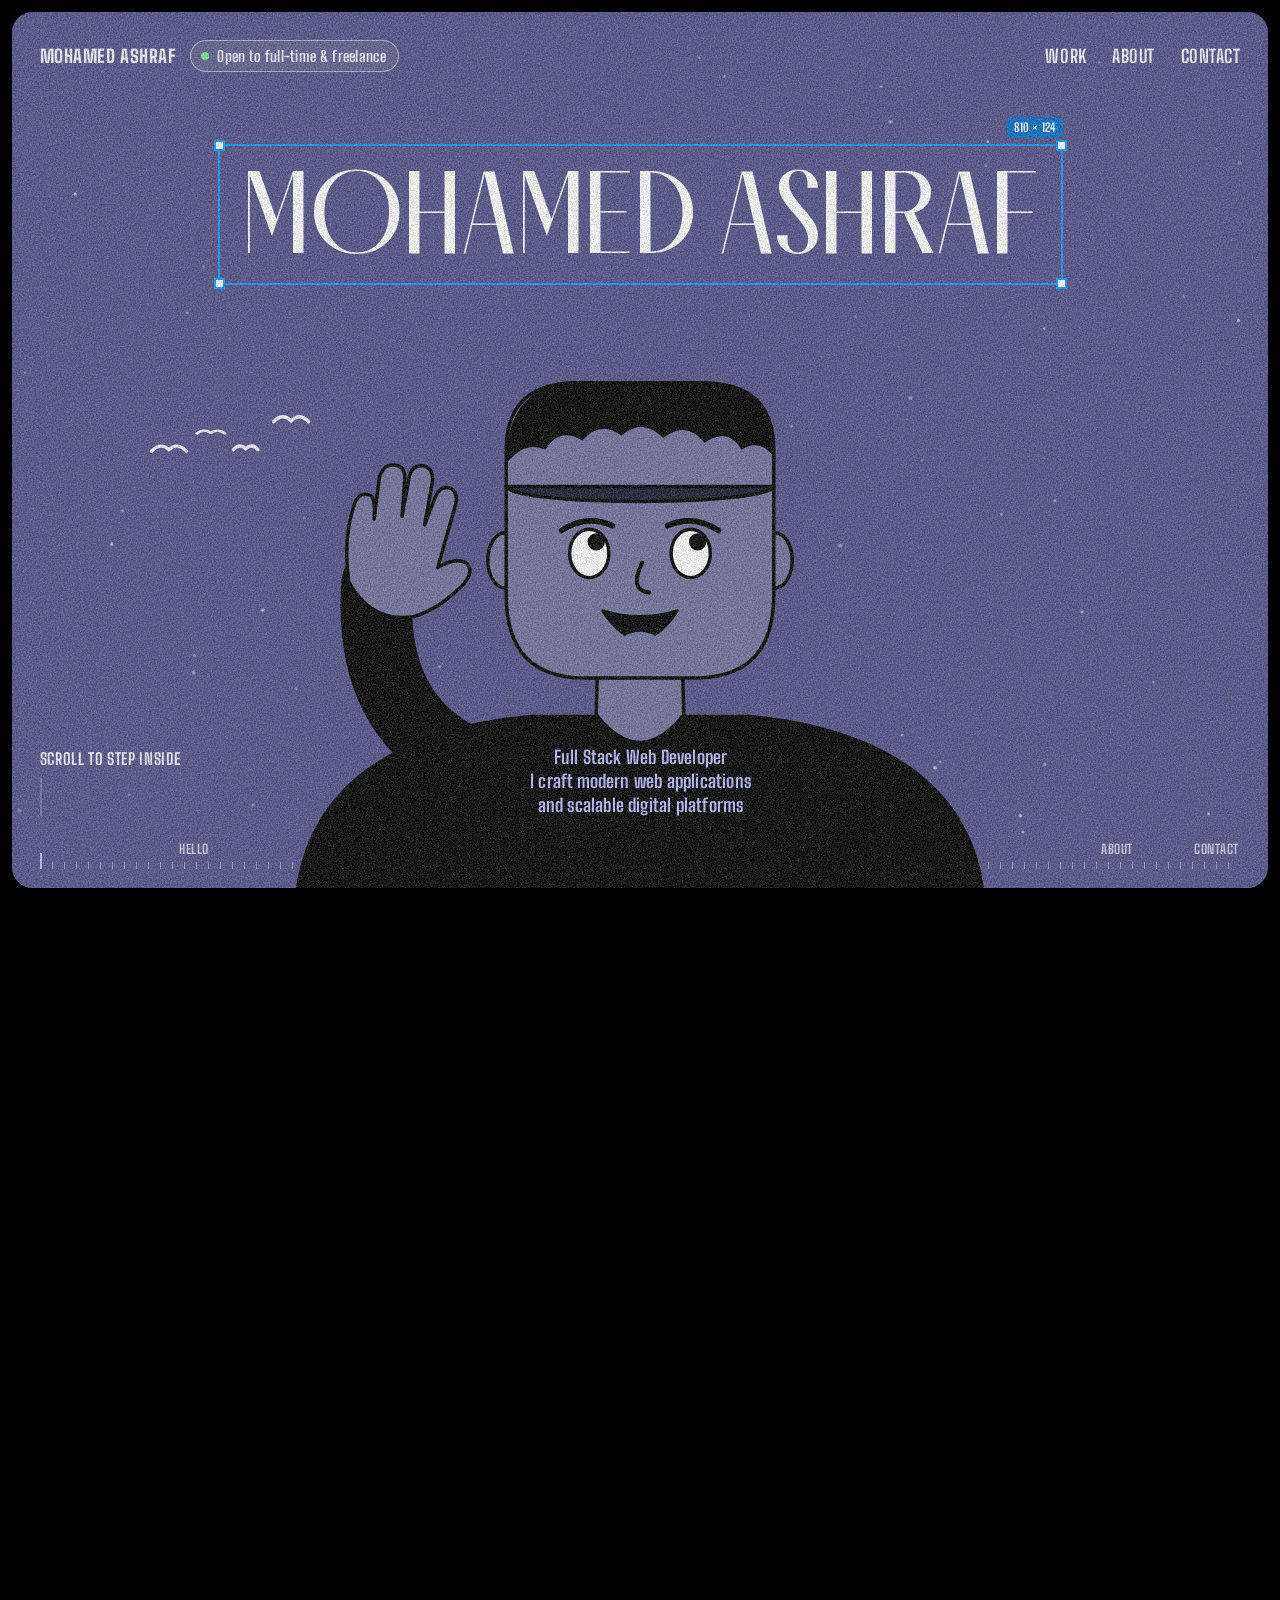
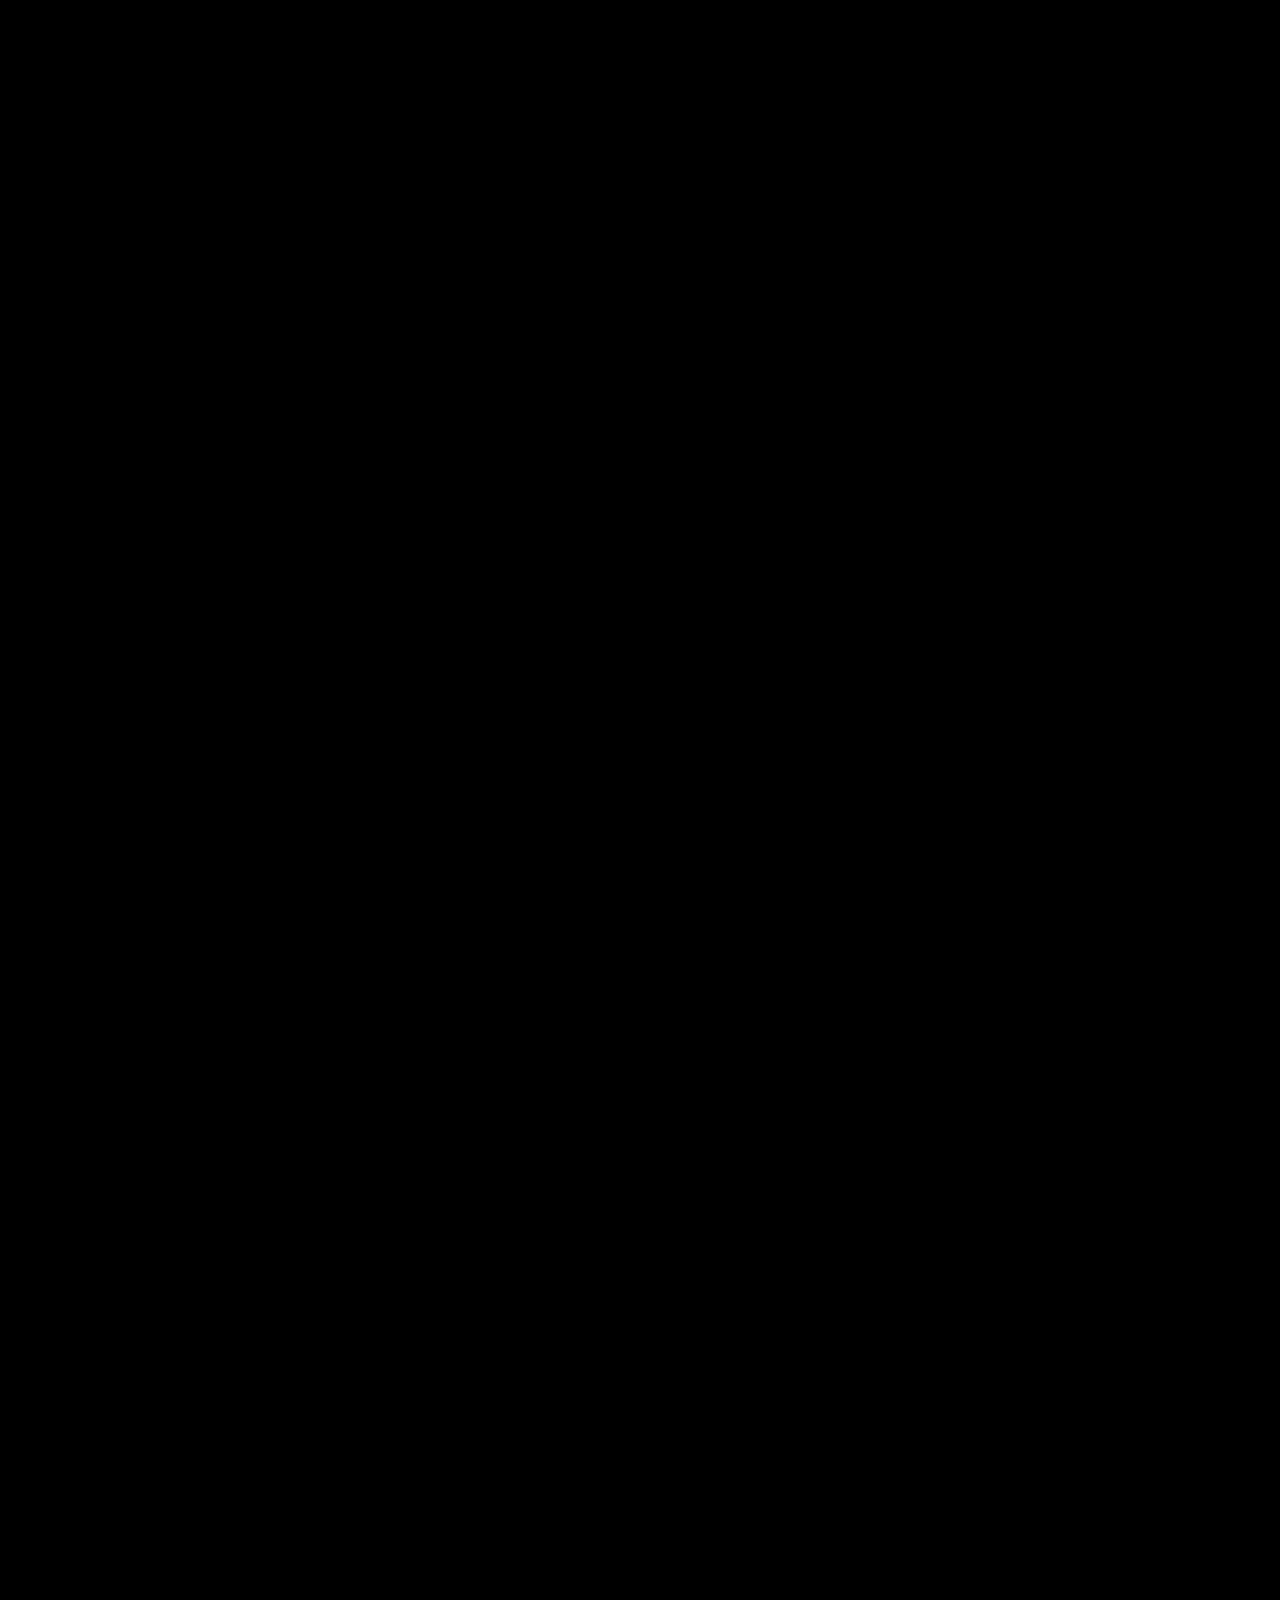
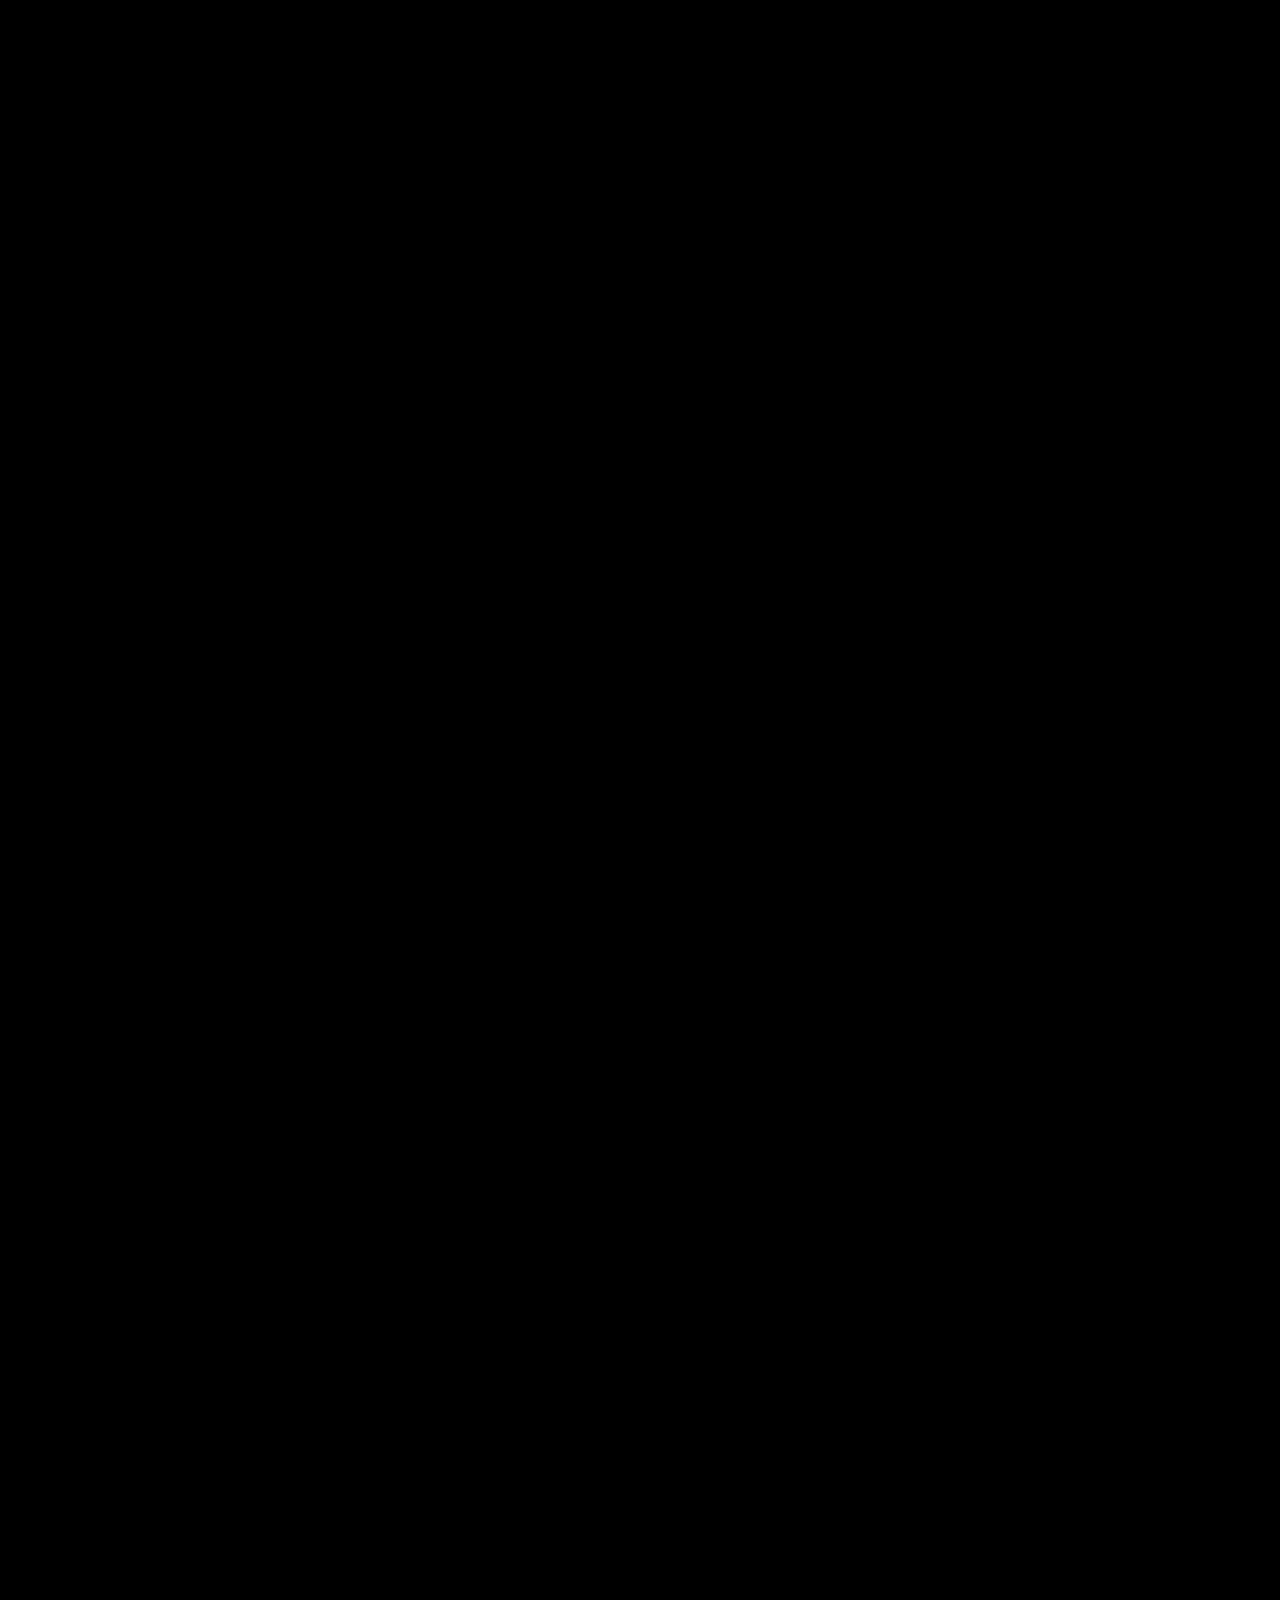
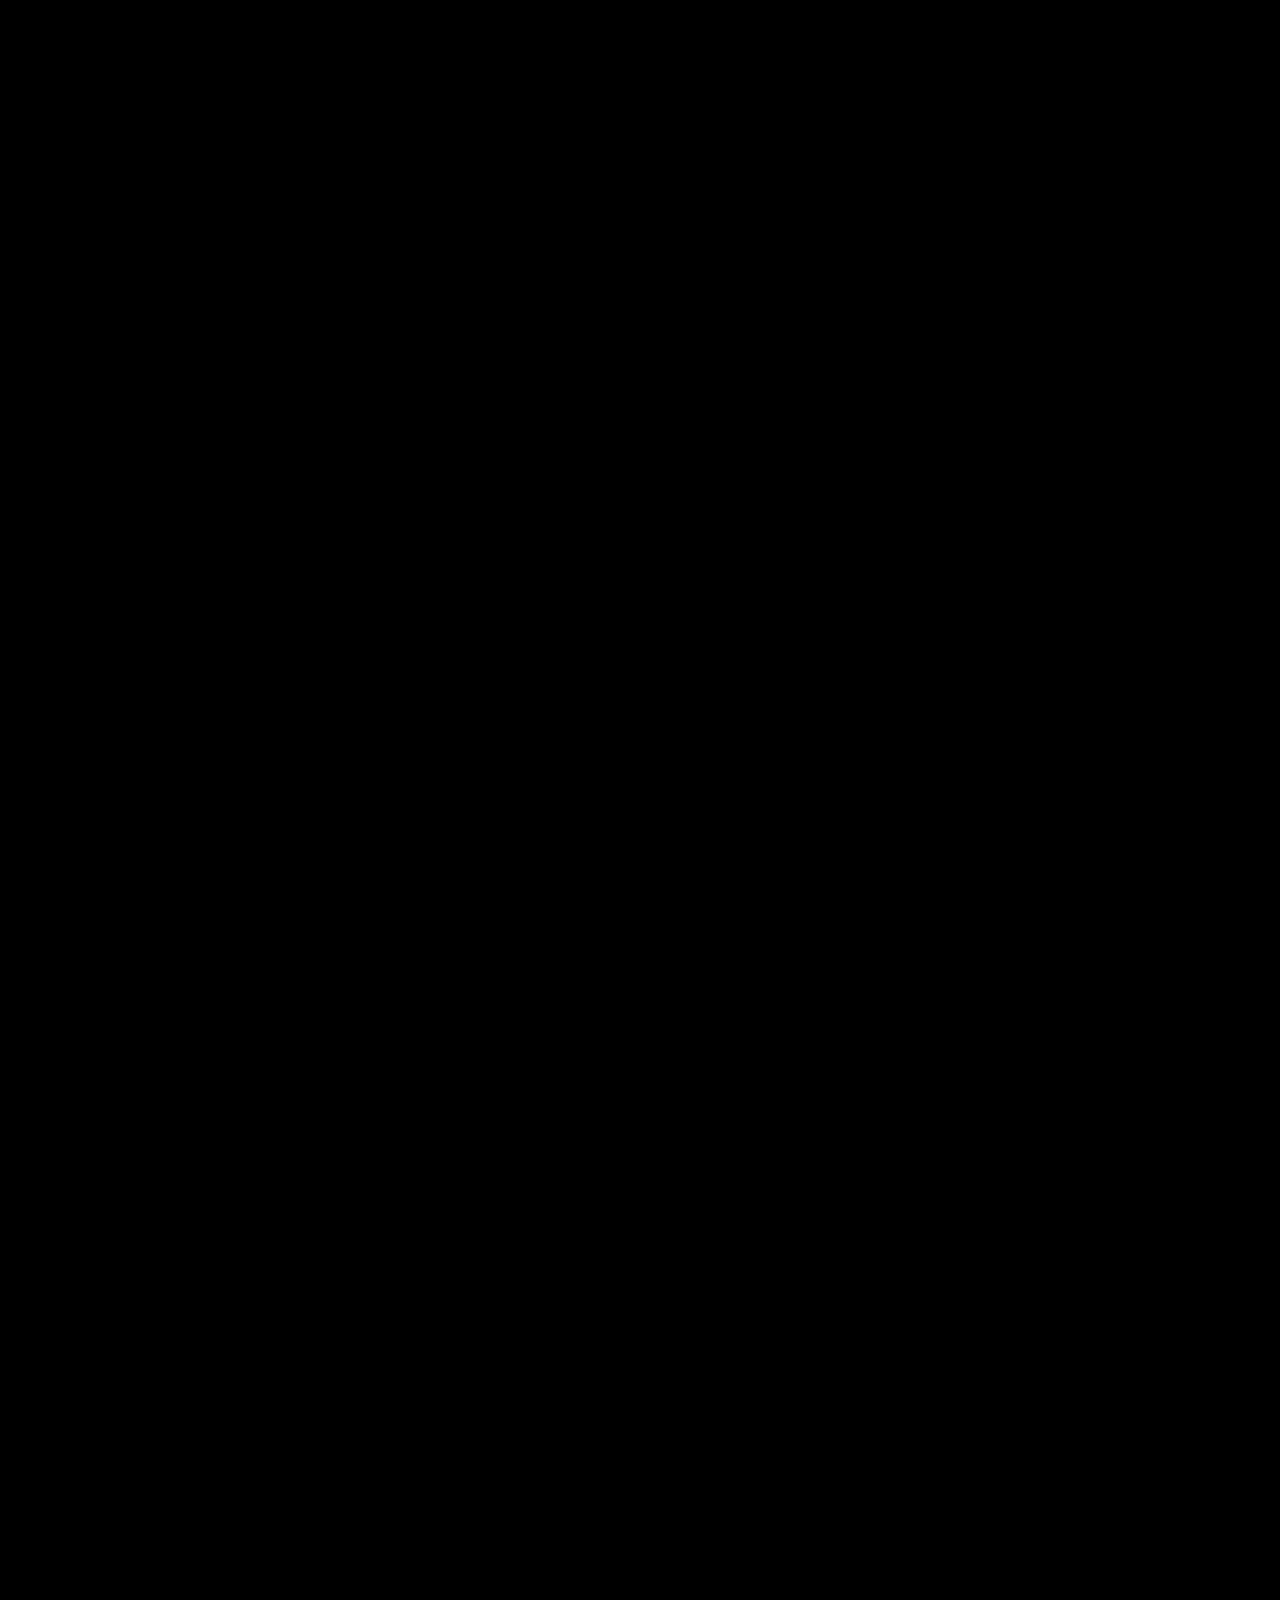
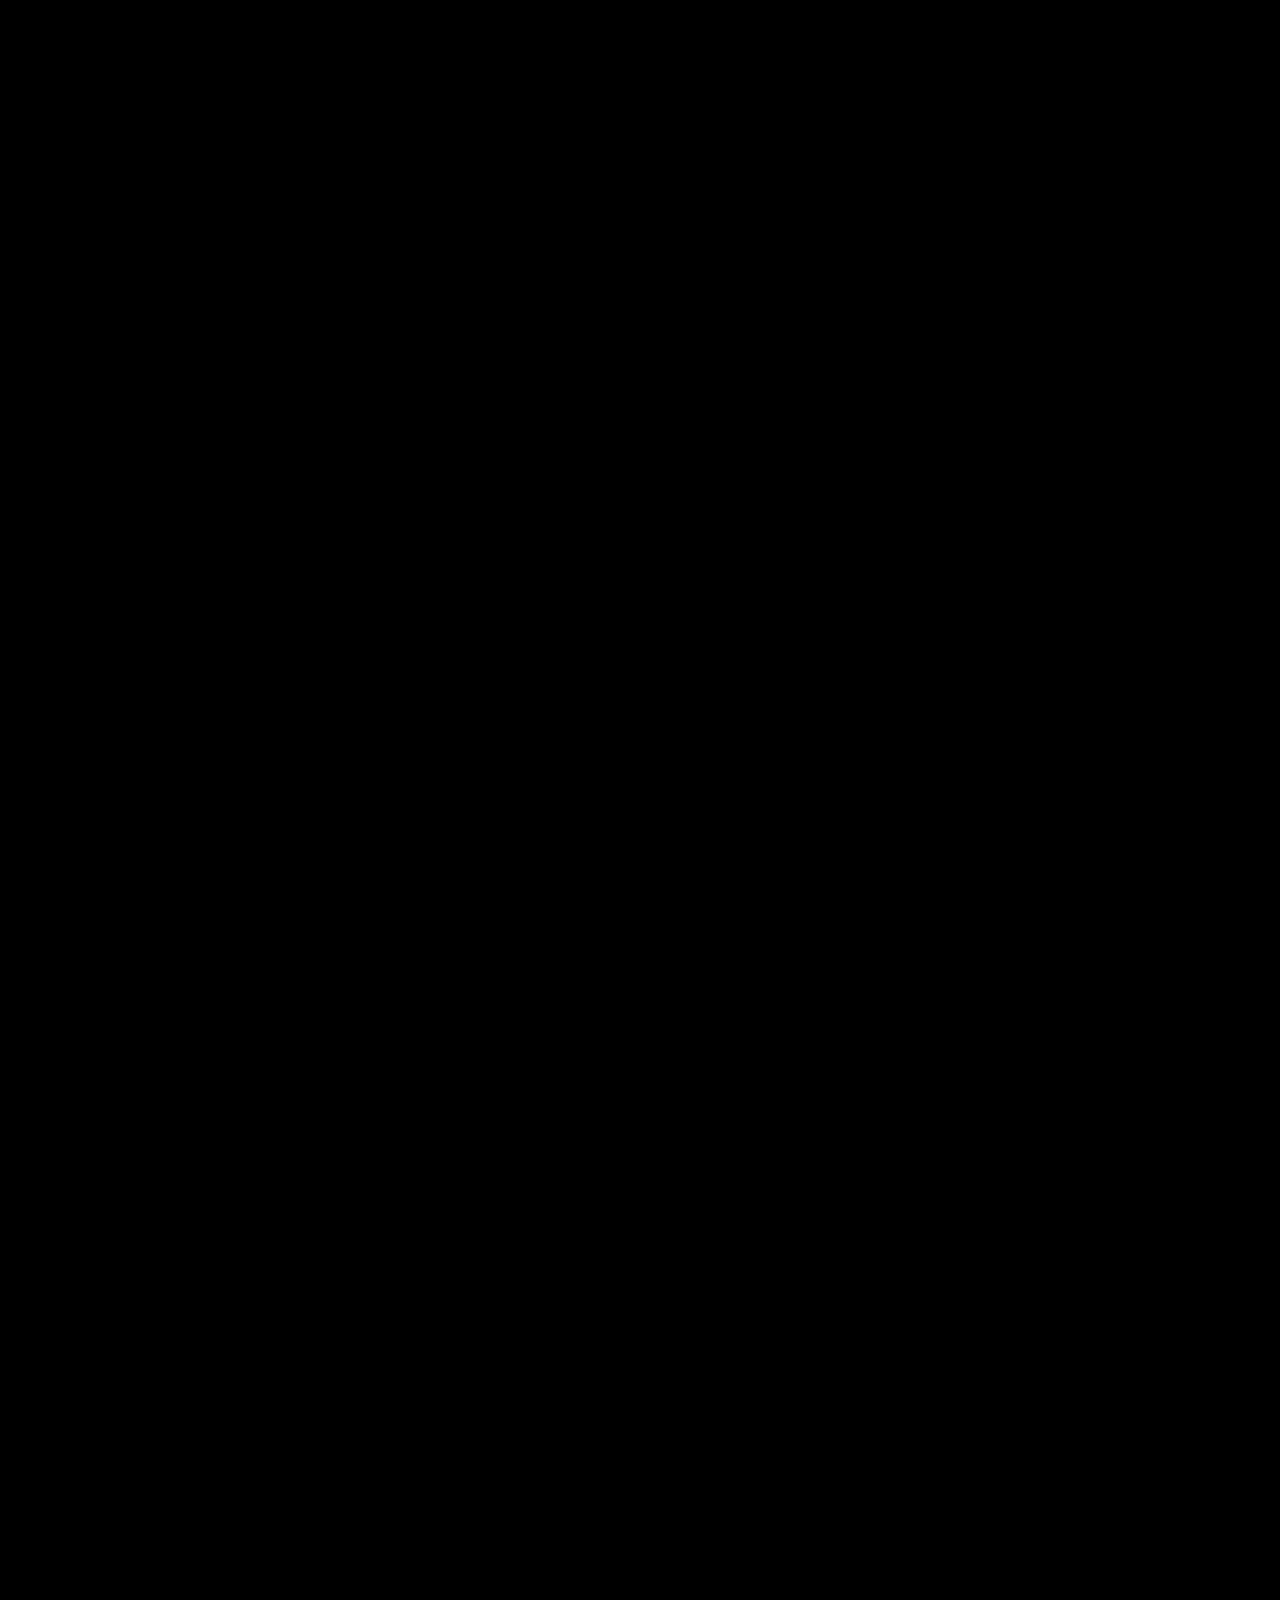
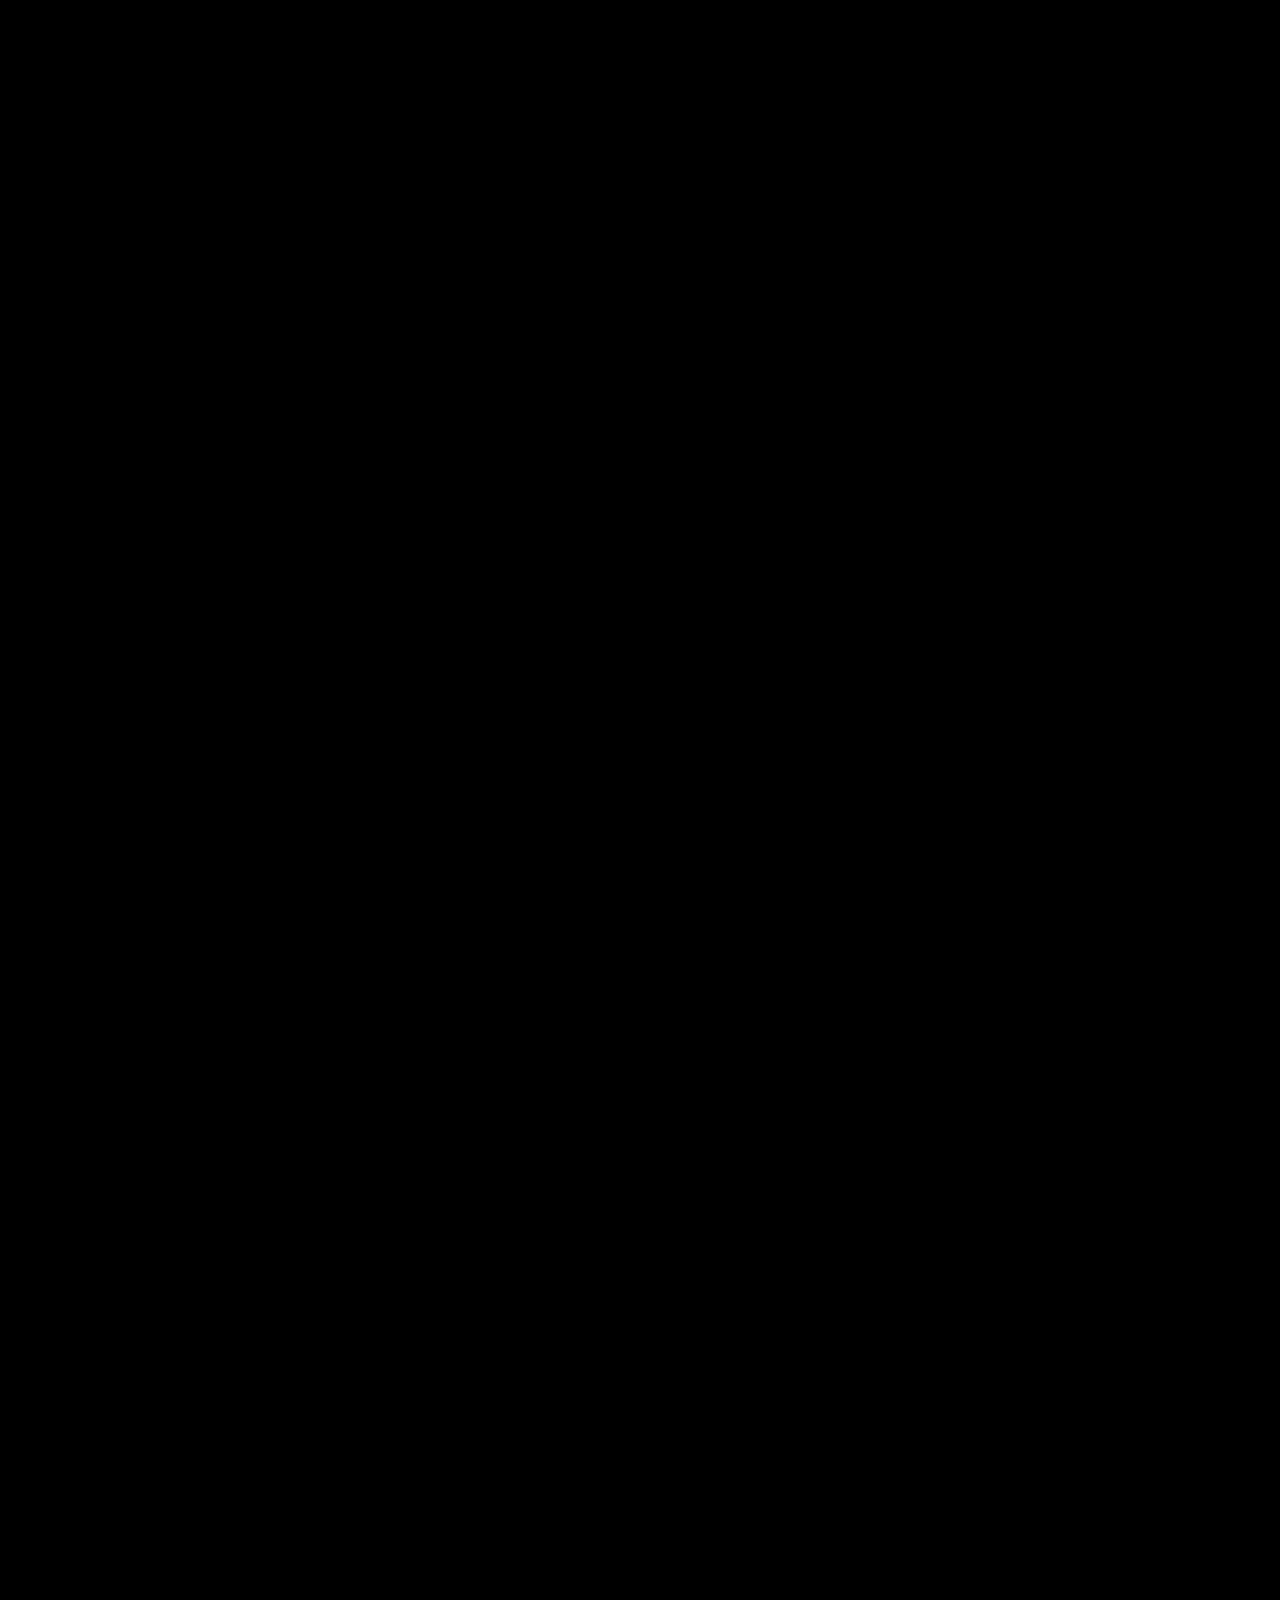
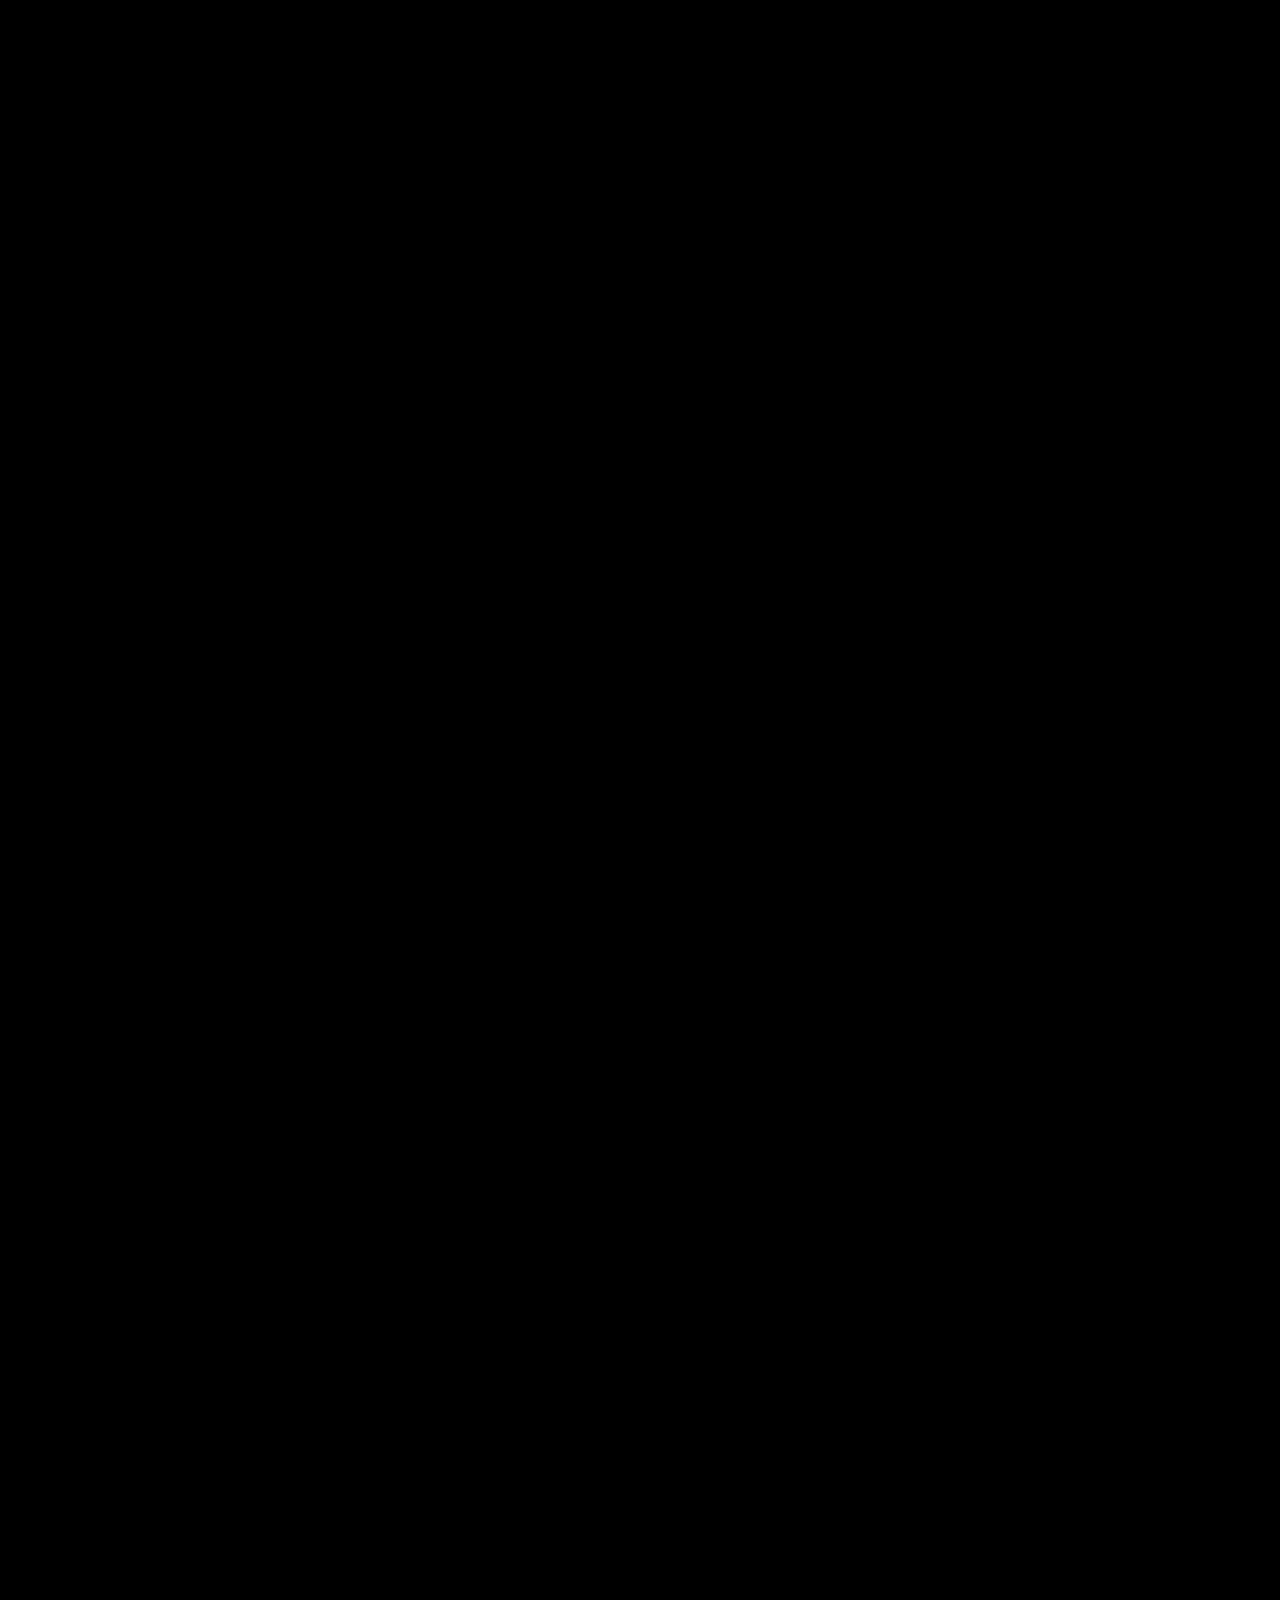
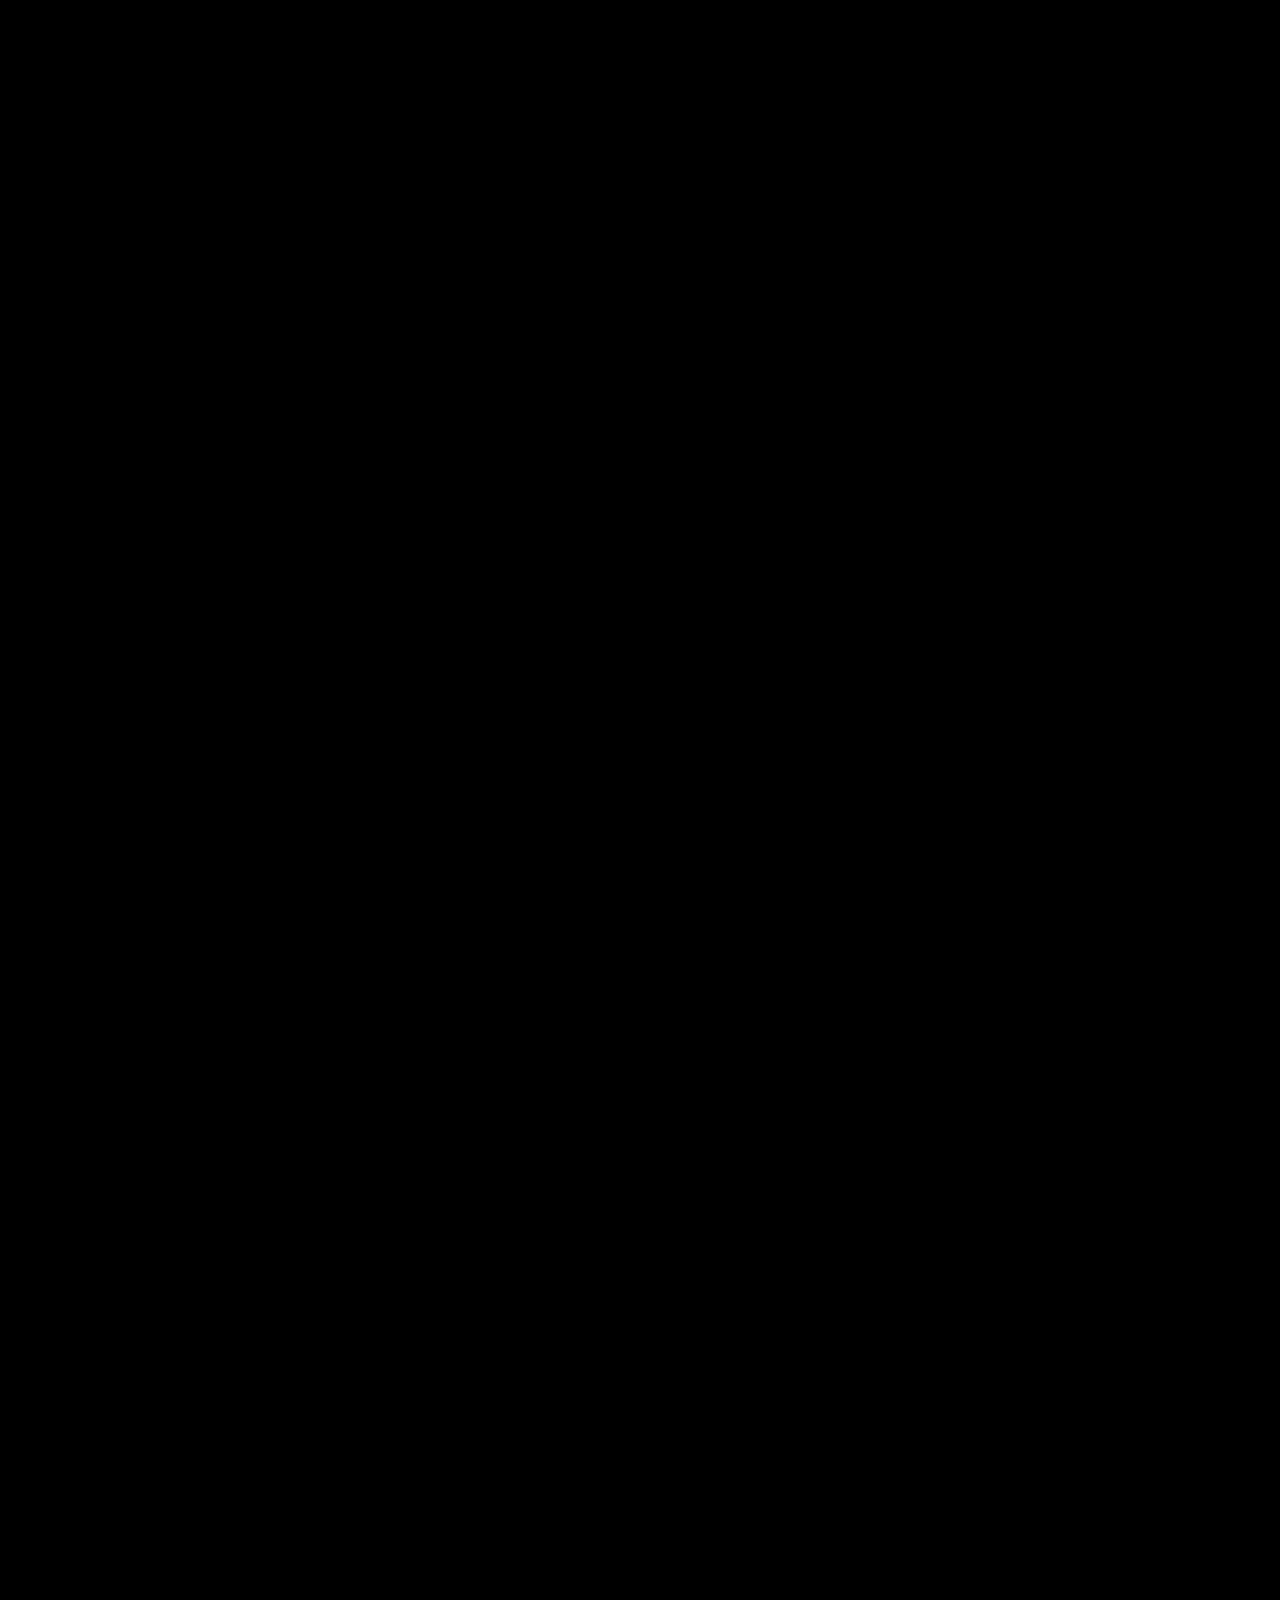
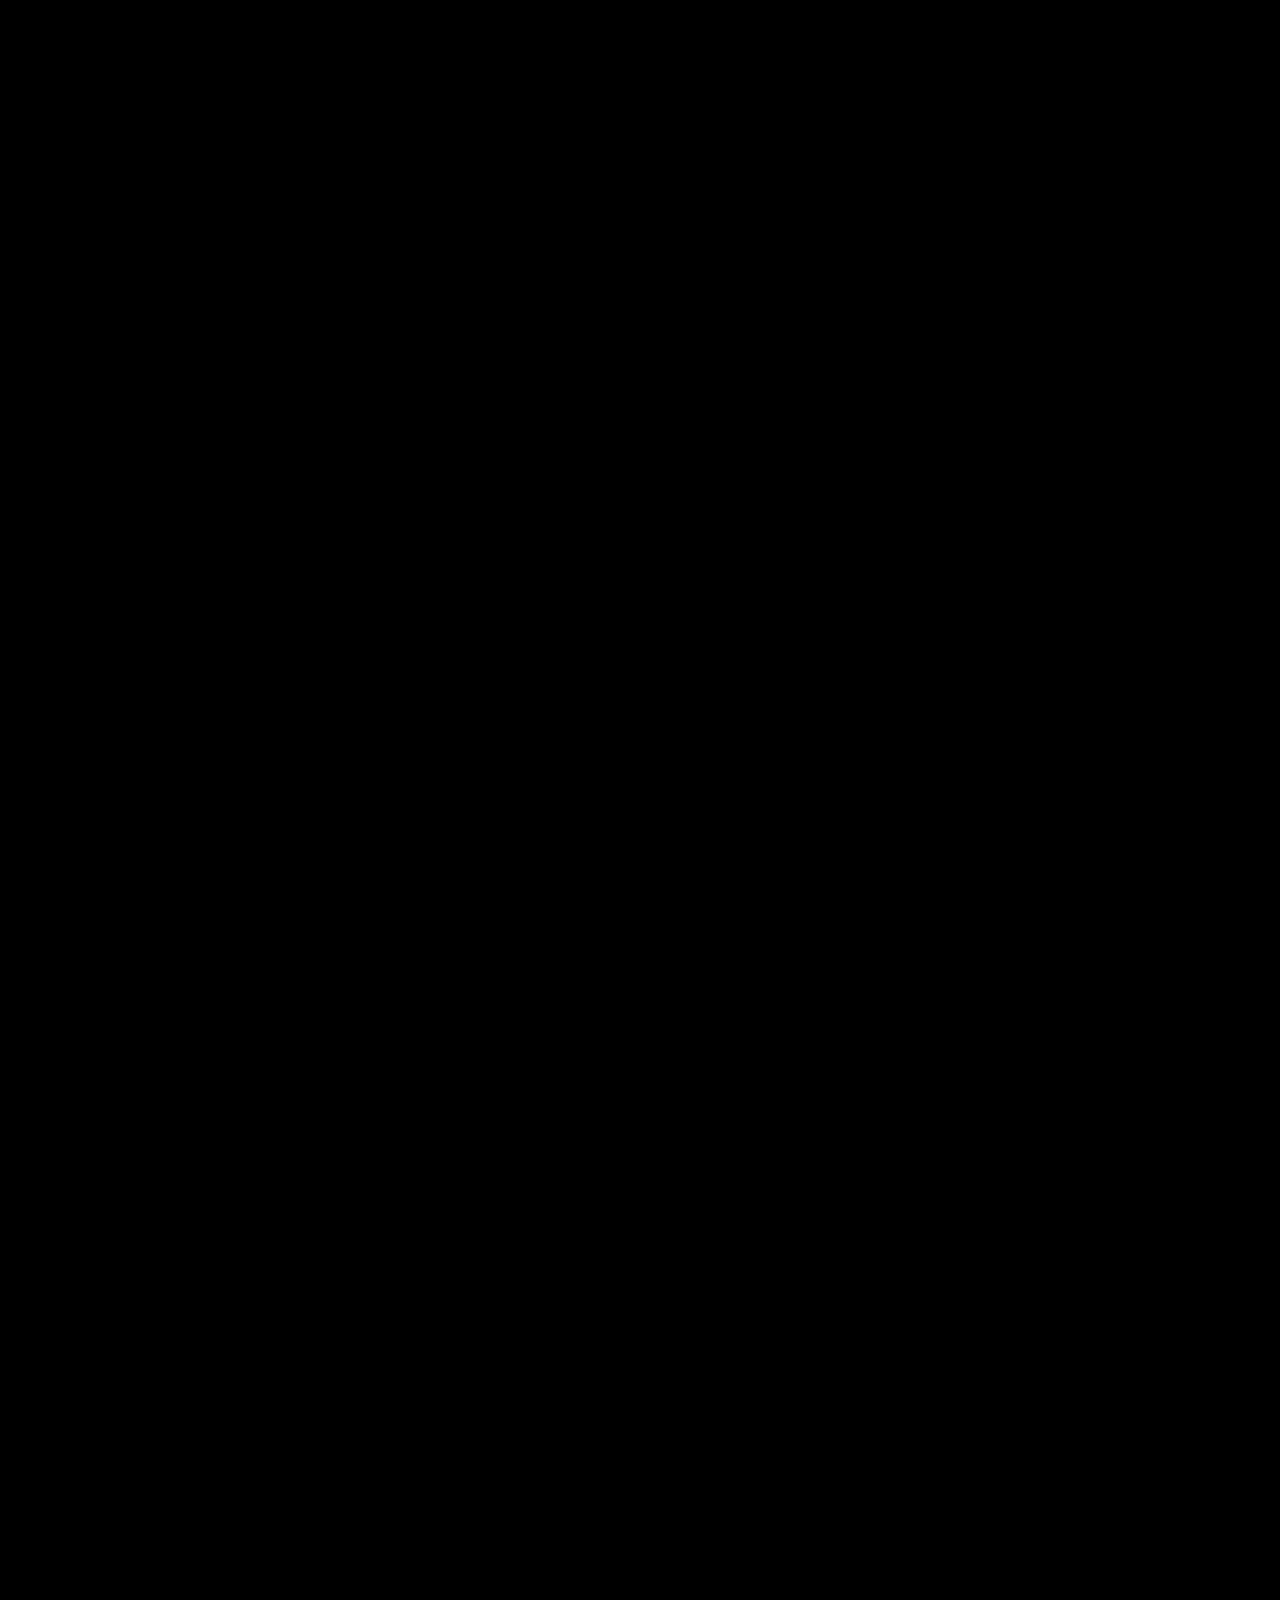
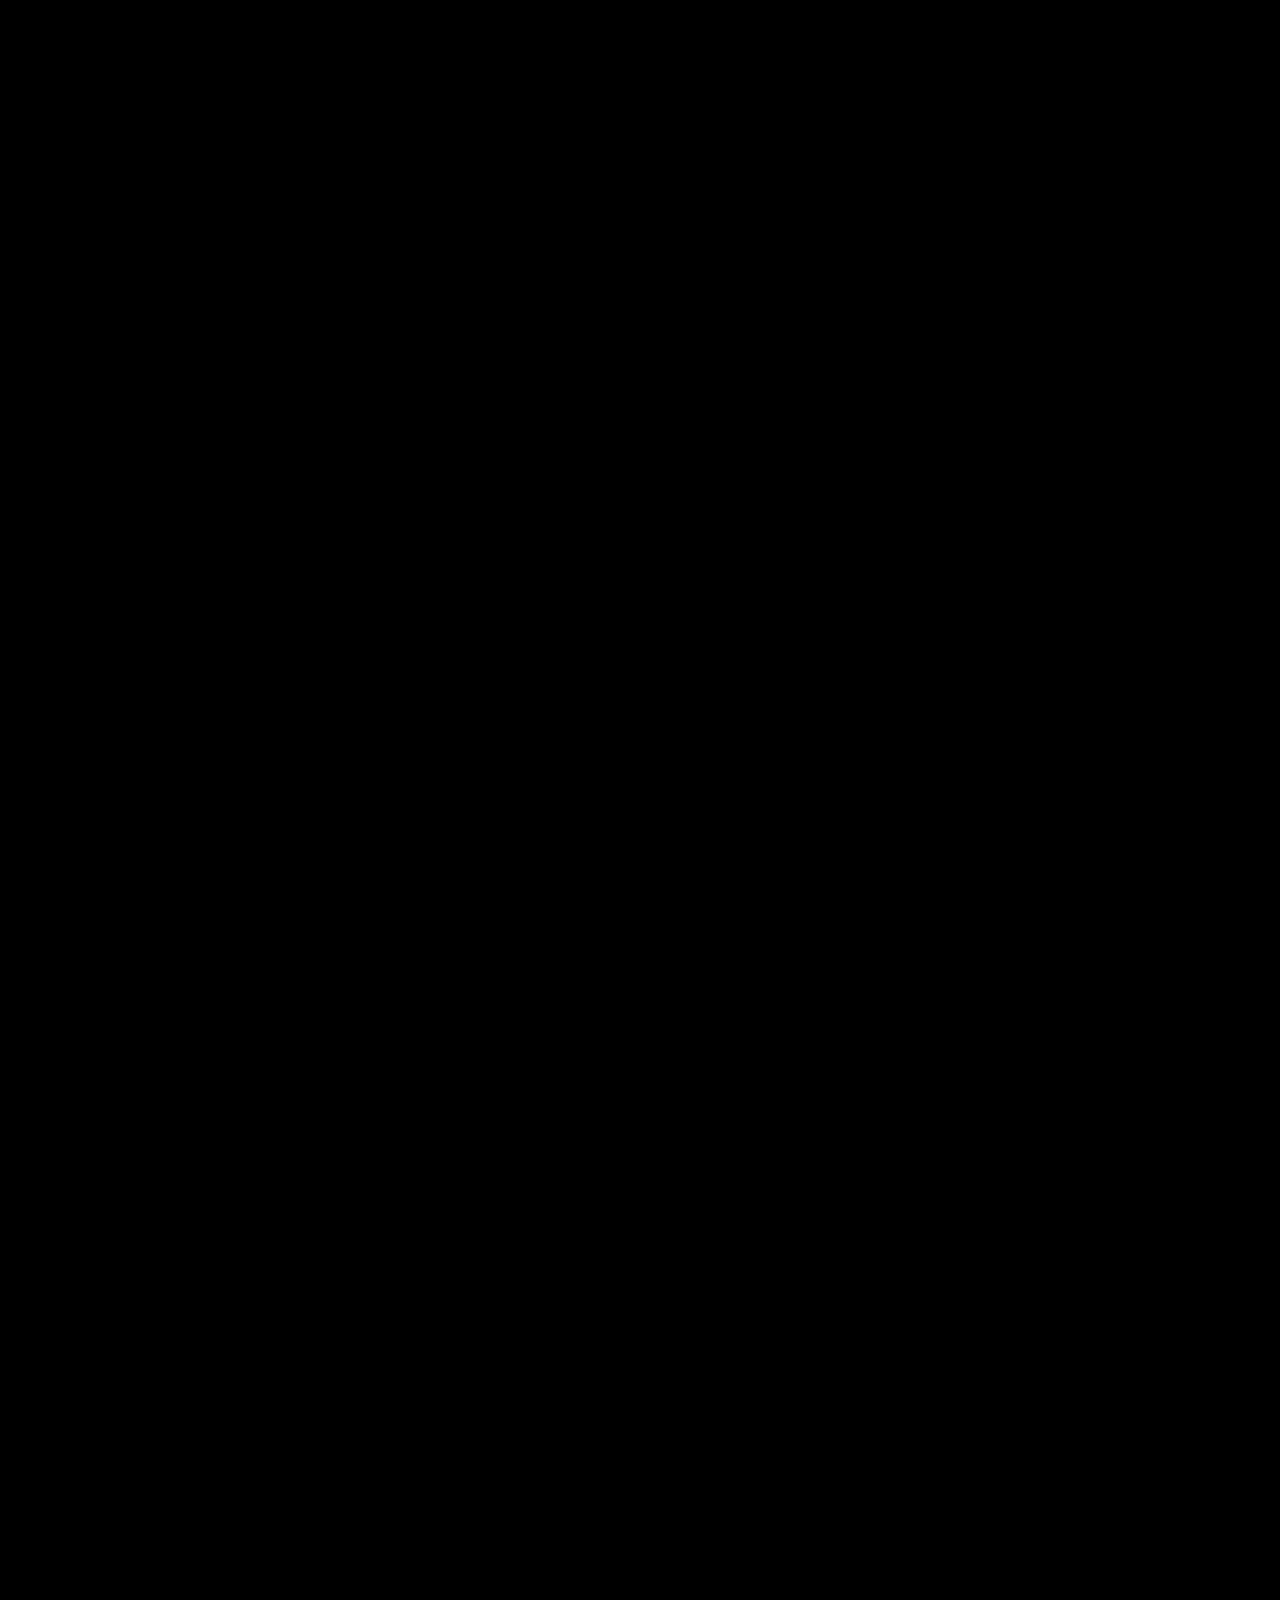
==== index.html @ b8018790 "Rebuild the case studies in the portfolio's own visual language The four case study pages were a dar" ====
﻿<!doctype html>
<html lang="en">

<head>
  <meta charset="utf-8">
  <meta name="viewport" content="width=device-width, initial-scale=1">
  <title>Mohamed Ashraf Fahmy &#8212; Full Stack Web Developer</title>
  <meta name="description"
    content="Frontend-focused Full Stack Developer with 1.5+ years of experience building modern web applications using React.js, Next.js, and the MERN stack.">
  <meta name="theme-color" content="#545388">

  <!-- marks that the intro animations can run, so the CSS can hold their start state while the
       scripts are deferred (no flash of the finished hero before the timeline takes over) -->
  <script>document.documentElement.className += " js";</script>

  <!-- Open Graph -->
  <meta property="og:type" content="website">
  <meta property="og:title" content="Mohamed Ashraf Fahmy &#8212; Full Stack Web Developer">
  <meta property="og:description"
    content="Frontend-focused Full Stack Developer with 1.5+ years of experience building modern web applications using React.js, Next.js, and the MERN stack.">
  <meta property="og:image" content="work/mentorax-cover.webp">

  <!-- Fonts & Styles -->
  <link rel="preload" href="fonts/bigshoulders-var.woff2?v=20261102" as="font" type="font/woff2" crossorigin>
  <link rel="preload" href="fonts/melodrama-500.woff2?v=20261102" as="font" type="font/woff2" crossorigin>
  <link rel="stylesheet" href="fonts.css">
  <link rel="stylesheet" href="style.css?v=20261103-live">
  <link rel="icon"
    href="data:image/svg+xml,%3Csvg xmlns='http://www.w3.org/2000/svg' viewBox='0 0 64 64'%3E%3Crect width='64' height='64' rx='14' fill='%23545388'/%3E%3Ctext x='32' y='47' font-family='Arial,sans-serif' font-size='40' font-weight='700' fill='%23F4F2FF' text-anchor='middle'%3EM%3C/text%3E%3C/svg%3E">
</head>

<body>

  <div class="frame">
    <div class="stage" id="stage">
      <canvas class="dust" id="dust" aria-hidden="true"></canvas>
      <div class="grain" aria-hidden="true"><i class="g1"></i><i class="g2"></i><i class="g3"></i></div>

      <header class="top">
        <div class="brand"><span class="who">Mohamed Ashraf</span><span class="status"><i aria-hidden="true"></i>Open to
            full-time & freelance</span></div>
        <nav class="nav" aria-label="Sections">
          <button data-go="work">Work</button>
          <button data-go="about">About</button>
          <button data-go="contact">Contact</button>
        </nav>
      </header>

      <!-- nested frames used for the dive in and the dive out -->
      <div class="tunnel" id="tunnel" aria-hidden="true"></div>

      <!-- 0. Hero, and later the contact ending -->
      <section class="layer is-first" id="hero" data-bg="turmeric" aria-label="Introduction">
        <div class="hero-inner" id="heroInner">
          <svg class="birds" id="birds" viewBox="0 0 220 90" aria-hidden="true">
            <path class="bird" d="M10 60 Q20 48 30 58 Q40 48 50 60" />
            <path class="bird" d="M62 40 Q70 31 78 39 Q86 31 94 40" />
            <path class="bird" d="M104 58 Q111 50 118 57 Q125 50 132 58" />
            <path class="bird" d="M150 26 Q160 15 170 25 Q180 15 190 26" />
          </svg>
          <div class="hero-top">
            <p class="kicker" data-amp="7">Inside the mind of</p>
            <div class="name-wrap" id="nameWrap">
              <h1 class="name" id="name"><span>Mohamed</span> <span>Ashraf</span></h1>
              <div class="sel" id="sel" aria-hidden="true"><span></span><span></span><span></span><span></span></div>
              <em class="dim" id="dim" aria-hidden="true">0 × 0</em>
            </div>
            <p class="phrase" id="phrase" aria-label="Building Platforms"><span aria-hidden="true">Building</span><span
                aria-hidden="true">Platforms</span></p>
          </div>
          <div class="me" id="me">
            <svg class="me-svg" id="meSvg" viewBox="0 0 640 600" aria-hidden="true">
              <!-- waving arm, behind the body -->
              <g id="arm">
                <path d="M168 470 Q84 430 92 316" fill="none" stroke="#000" stroke-width="62" stroke-linecap="round" />
                <g id="hand">
                  <path class="skin"
                    d="M66 318 Q58 282 66 250 Q70 238 80 242 Q84 246 84 262 L86 226 Q88 214 98 214 Q108 214 108 226 L108 258 L112 222 Q114 212 124 213 Q133 215 132 227 L128 264 L136 238 Q140 228 149 231 Q156 235 153 247 L142 300 Q156 290 166 294 Q174 300 166 312 Q146 336 124 344 Q88 352 66 318 Z"
                    stroke="#000" stroke-width="3" stroke-linejoin="round" />
                </g>
              </g>
              <!-- body -->
              <path d="M20 600 C24 492 110 440 226 430 L414 430 C530 440 616 492 620 600 Z" fill="#000" />
              <!-- neck -->
              <path class="skin" d="M284 360 L356 360 L358 430 Q320 478 282 430 Z" stroke="#000" stroke-width="3"
                stroke-linejoin="round" />
              <!-- ears -->
              <ellipse class="skin" cx="203" cy="296" rx="15" ry="24" stroke="#000" stroke-width="3" />
              <ellipse class="skin" cx="437" cy="296" rx="15" ry="24" stroke="#000" stroke-width="3" />
              <!-- lower head -->
              <path class="skin" d="M204 232 L436 232 L436 326 Q436 398 368 398 L272 398 Q204 398 204 326 Z"
                stroke="#000" stroke-width="3" stroke-linejoin="round" />
              <!-- the open mind -->
              <ellipse id="cavity" class="deep" cx="320" cy="232" rx="116" ry="13" stroke="#000" stroke-width="3" />
              <g id="rings" style="opacity:0">
                <ellipse cx="320" cy="232" rx="92" ry="15" fill="rgba(0,0,0,.18)" stroke="rgba(0,0,0,.75)"
                  stroke-width="2" />
                <ellipse cx="320" cy="232" rx="68" ry="11" fill="rgba(0,0,0,.2)" stroke="rgba(0,0,0,.75)"
                  stroke-width="2" />
                <ellipse cx="320" cy="232" rx="46" ry="7.5" fill="rgba(0,0,0,.22)" stroke="rgba(0,0,0,.75)"
                  stroke-width="2" />
                <ellipse cx="320" cy="232" rx="26" ry="4.4" fill="rgba(0,0,0,.25)" stroke="rgba(0,0,0,.75)"
                  stroke-width="1.6" />
                <ellipse cx="320" cy="232" rx="10" ry="1.8" fill="rgba(0,0,0,.4)" stroke="rgba(0,0,0,.75)"
                  stroke-width="1.2" />
              </g>
              <!-- face -->
              <path d="M252 270 Q274 256 296 266 M344 266 Q366 256 388 270" fill="none" stroke="#000" stroke-width="5"
                stroke-linecap="round" />
              <ellipse class="eye" cx="276" cy="290" rx="17" ry="21" fill="#fff" stroke="#000" stroke-width="3" />
              <ellipse class="eye" cx="364" cy="290" rx="17" ry="21" fill="#fff" stroke="#000" stroke-width="3" />
              <circle class="pupil" cx="282" cy="280" r="7.5" fill="#000" />
              <circle class="pupil" cx="370" cy="280" r="7.5" fill="#000" />
              <path d="M322 298 Q310 322 328 324" fill="none" stroke="#000" stroke-width="3.5" stroke-linecap="round" />
              <path d="M288 340 Q320 388 352 340 Q320 350 288 340 Z" fill="#000" stroke="#000" stroke-width="3"
                stroke-linejoin="round" />
              <path class="skin" d="M306 362 Q320 354 334 362 Q320 374 306 362 Z" />
              <!-- thoughts escaping -->
              <g id="thoughts">
                <g class="th">
                  <circle cx="400" cy="186" r="15" fill="#E2527F" stroke="#000" stroke-width="3" />
                </g>
                <g class="th">
                  <circle cx="452" cy="146" r="19" fill="#6477DB" stroke="#000" stroke-width="3" />
                </g>
                <g class="th">
                  <circle cx="420" cy="100" r="12" fill="#fff" stroke="#000" stroke-width="3" />
                </g>
                <g class="th">
                  <path d="M500 88 L518 116 L512 132 L488 132 L482 116 Z" fill="#fff" stroke="#000" stroke-width="3"
                    stroke-linejoin="round" />
                  <path d="M500 88 L500 112" stroke="#000" stroke-width="2.5" />
                  <circle cx="500" cy="115" r="4" fill="#000" />
                  <rect x="486" y="132" width="28" height="8" rx="2" fill="#000" />
                </g>
                <g class="th">
                  <path d="M470 52 Q500 30 532 44 Q504 70 470 52 Z" fill="#5AA84F" stroke="#000" stroke-width="3"
                    stroke-linejoin="round" />
                  <path d="M474 52 Q502 46 528 45" fill="none" stroke="#000" stroke-width="2" />
                </g>
                <g class="th">
                  <path d="M540 118 Q542 130 554 132 Q542 134 540 146 Q538 134 526 132 Q538 130 540 118 Z"
                    fill="#000" />
                </g>
              </g>
              <!-- the lid, hinged at the left -->
              <g id="lid">
                <path class="skin" d="M204 232 L204 200 Q204 142 266 142 L374 142 Q436 142 436 200 L436 232 Z"
                  stroke="#000" stroke-width="3" stroke-linejoin="round" />
                <path
                  d="M204 212 Q204 142 266 142 L374 142 Q436 142 436 206 Q424 190 408 200 Q396 180 376 194 Q360 174 340 190 Q322 172 304 188 Q286 174 270 192 Q250 180 238 200 Q220 192 204 212 Z"
                  fill="#000" />
              </g>
            </svg>

            <div class="dream" id="dream" aria-label="You've been dreaming in Mohamed's Portfolio"><svg class="moon"
                viewBox="0 0 24 24" aria-hidden="true">
                <path d="M15.5 3.2A9 9 0 1 0 20.8 16 7 7 0 0 1 15.5 3.2Z" fill="#F2C230" stroke="#000"
                  stroke-width="1.8" stroke-linejoin="round" />
              </svg><span aria-hidden="true"><small>You’ve been dreaming in</small><b>Mohamed's Dev Realm</b></span>
            </div>
            <div class="shirt">
              <p class="role" id="role"><span class="role-title">Full Stack Web Developer</span>I craft modern web
                applications and scalable digital platforms</p>
              <p class="hint-m" id="hintM" aria-hidden="true"><span>Scroll to step inside</span></p>
              <div class="contact" id="contact">
                <h2 data-amp="5">Get in touch</h2>
                <div class="links">
                  <span class="mail-wrap"><a class="primary" id="mail"
                      href="mailto:moa412003@gmail.com">moa412003@gmail.com</a><button class="copy" id="copyMail"
                      type="button" data-copy="moa412003@gmail.com" aria-label="Copy email address"><svg class="i-copy"
                        viewBox="0 0 24 24" fill="none" stroke="currentColor" stroke-width="2.2" stroke-linecap="round"
                        stroke-linejoin="round" aria-hidden="true">
                        <rect x="8.5" y="8.5" width="12" height="12" rx="2.5" />
                        <path d="M15.5 8.5V6A2.5 2.5 0 0 0 13 3.5H6A2.5 2.5 0 0 0 3.5 6v7A2.5 2.5 0 0 0 6 15.5h2.5" />
                      </svg><svg class="i-done" viewBox="0 0 24 24" fill="none" stroke="currentColor" stroke-width="2.6"
                        stroke-linecap="round" stroke-linejoin="round" aria-hidden="true">
                        <path d="M4.5 12.5l5 5 10-11" />
                      </svg><span class="copy-tip" aria-hidden="true">Copied</span></button><span class="sr-only"
                      id="copyStatus" aria-live="polite"></span></span>
                  <a href="https://www.linkedin.com/in/mohamed-ashraf41/" target="_blank" rel="noopener">LinkedIn</a>
                  <a href="https://github.com/moashraf41" target="_blank" rel="noopener">GitHub</a>
                  <a href="https://wa.me/201145016036" target="_blank" rel="noopener">+201145016036</a>
                  <a href="resume/Resume.html" target="_blank" rel="noopener" data-case="resume" data-hash="#resume"
                    data-title="Resume" data-back="Back">Resume</a>
                </div>
              </div>
            </div>
          </div>
          <div class="cursor" id="cursor" aria-hidden="true">
            <svg viewBox="0 0 22 24">
              <path d="M2 2 L2 20 L7 15.5 L10.5 22.5 L13.5 21 L10 14 L17 14 Z" fill="#0A6FC2" stroke="#fff"
                stroke-width="1.6" stroke-linejoin="round" />
            </svg>
            <b id="cursorLabel">Mohamed</b>
          </div>
        </div>
        <div class="hint" id="hint" aria-hidden="true"><span>Scroll to step inside</span><span class="line"></span>
        </div>
      </section>

      <!-- 1. Hello -->
      <section class="layer" id="hello" data-bg="hibiscus" aria-label="Hello">
        <div class="doodles" aria-hidden="true">
          <svg class="spark" viewBox="0 0 24 24" style="left:11%;top:22%;width:46px">
            <path d="M12 0 Q13.4 10.6 24 12 Q13.4 13.4 12 24 Q10.6 13.4 0 12 Q10.6 10.6 12 0 Z" />
          </svg>
          <svg class="spark" viewBox="0 0 24 24" style="left:20%;top:70%;width:26px">
            <path d="M12 0 Q13.4 10.6 24 12 Q13.4 13.4 12 24 Q10.6 13.4 0 12 Q10.6 10.6 12 0 Z" />
          </svg>
          <svg class="spark" viewBox="0 0 24 24" style="left:84%;top:20%;width:34px">
            <path d="M12 0 Q13.4 10.6 24 12 Q13.4 13.4 12 24 Q10.6 13.4 0 12 Q10.6 10.6 12 0 Z" />
          </svg>
          <svg class="spark" viewBox="0 0 24 24" style="left:76%;top:66%;width:54px">
            <path d="M12 0 Q13.4 10.6 24 12 Q13.4 13.4 12 24 Q10.6 13.4 0 12 Q10.6 10.6 12 0 Z" />
          </svg>
          <svg class="spark" viewBox="0 0 24 24" style="left:50%;top:16%;width:22px">
            <path d="M12 0 Q13.4 10.6 24 12 Q13.4 13.4 12 24 Q10.6 13.4 0 12 Q10.6 10.6 12 0 Z" />
          </svg>
          <svg class="squig" viewBox="0 0 320 34">
            <path id="squigPath" d="M4 18 Q24 2 44 18 T84 18 T124 18 T164 18 T204 18 T244 18 T284 18 T316 14"
              fill="none" stroke="currentColor" stroke-width="7" stroke-linecap="round" />
          </svg>
        </div>
        <h2 class="hi-line" id="hiLine">Hi, I'm Mohamed.</h2>
        <p class="cap" id="hiCap">Frontend-focused Full Stack Developer. 1.5+ years building React, Next.js &amp; MERN apps.
          CS &amp; AI graduate, Benha University. MEARN Scholar at ITI.</p>
      </section>

      <!-- 2. Systems -->
      <section class="layer" id="systems" data-bg="monsoon" aria-label="What I do">
        <div class="sys">
          <p class="sys-small" id="sysSmall" data-amp="3">I build</p>
          <h2 class="sys-word" id="sysWord">platforms.</h2>
          <div class="kit" id="kit" aria-hidden="true">
            <div class="card" id="card">
              <em class="tag">Card / Default</em>
              <span class="bar a"></span><span class="bar b"></span>
              <span class="btn">Continue learning</span>
            </div>
            <span class="sw" style="background:var(--turmeric)"></span>
            <span class="sw" style="background:var(--hibiscus)"></span>
            <span class="sw" style="background:#fff"></span>
            <span class="sw" style="background:var(--backwater)"></span>
            <span class="sw" style="background:var(--leaf)"></span>
          </div>
          <p class="cap" id="sysCap">From reusable React &amp; Next.js components to scalable RESTful APIs, robust
            microservices, and high-performance databases.</p>
        </div>
      </section>

      <!-- 2b. Beliefs -->
      <section class="layer" id="beliefs" data-bg="deep" aria-label="What I believe">
        <div class="bl-scene bl-a" id="blA">
          <h2 class="bl-years">1.5+ years.</h2>
          <svg class="bl-under" viewBox="0 0 400 30" aria-hidden="true">
            <path id="blUnder" d="M6 18 Q60 4 120 16 T240 14 T394 12" fill="none" stroke="currentColor" stroke-width="6"
              stroke-linecap="round" />
          </svg>
          <p class="bl-hands" data-amp="13">Still curious. Still shipping clean code.</p>
        </div>
        <div class="bl-scene bl-b" id="blB1">
          <div class="bl-inner">
            <h3>I bridge the gap between polished UI and rock-solid architecture.</h3>
            <p>From pixel-perfect React &amp; Next.js frontend interfaces to scalable backend services with Node.js,
              Django, PostgreSQL, and Redis.</p>
          </div>
        </div>
        <div class="bl-scene bl-b" id="blB2">
          <div class="bl-inner">
            <h3>Performance and clean state management are not afterthoughts.</h3>
            <p>Managing complex state with Redux and Zustand, optimizing render cycles, and ensuring real-time data
              flows with WebSockets and Socket.io.</p>
          </div>
        </div>
        <div class="bl-scene bl-b" id="blB3">
          <div class="bl-inner">
            <h3>I engineer for real users and measurable impact.</h3>
            <p>Whether building interactive computer vision systems or high-load EdTech and AI platforms serving active
              B2B &amp; B2C users.</p>
          </div>
        </div>
        <div class="bl-scene bl-b" id="blB4">
          <div class="bl-inner">
            <h3>I thrive in agile teams and continuous delivery.</h3>
            <p>Writing clean, maintainable code, collaborating in Agile/Scrum sprints, and continuously integrating
              emerging AI tools and web technologies.</p>
            <p class="bl-kick" data-amp="17">Code that scales, experiences that inspire.</p>
          </div>
        </div>
        <div class="bl-scene bl-c" id="blC">
          <p class="c1">I don't believe in fragile hacks or bloated spaghetti code.</p>
          <p class="c2" data-amp="4">I don't believe in <span class="vanilla">vanilla<svg class="strike"
                viewBox="0 0 300 40" preserveAspectRatio="none" aria-hidden="true">
                <path id="strikePath" d="M4 26 Q70 8 140 22 T296 14" fill="none" stroke="#E2527F" stroke-width="9"
                  stroke-linecap="round" />
              </svg></span>.</p>
          <p class="c3">I believe in products with backbone: modern architectures, seamless UX, and software crafted
            with genuine care.</p>
        </div>
        <div class="bl-scene bl-d" id="blD">
          <div class="bl-doodles" aria-hidden="true"><span class="dd dd-pen" data-depth="18"
              style="--x:9%;--y:21%;--w:4.2vw;--t:5.2s;--dl:0s;--mx:12%;--my:17%;--mw:11vw"><span class="ddp"><span
                  class="ddf"><svg viewBox="0 0 60 70">
                    <path d="M30 6 L48 34 L40 54 L20 54 L12 34 Z" fill="#fff" stroke="#000" stroke-width="3"
                      stroke-linejoin="round" />
                    <path d="M30 6 L30 30" stroke="#000" stroke-width="2.5" />
                    <circle cx="30" cy="34" r="5" fill="#000" />
                    <rect x="18" y="54" width="24" height="10" rx="2" fill="#F2C230" stroke="#000" stroke-width="3"
                      stroke-linejoin="round" />
                  </svg></span></span></span><span class="dd dd-bez" data-depth="10"
              style="--x:14%;--y:44%;--w:9vw;--t:6.4s;--dl:0.6s;--mx:38%;--my:14%;--mw:22vw"><span class="ddp"><span
                  class="ddf"><svg viewBox="0 0 120 70">
                    <path d="M10 58 L30 12 M110 58 L90 12" stroke="#0D99FF" stroke-width="2" />
                    <path d="M10 58 C30 12 90 12 110 58" fill="none" stroke="#fff" stroke-width="3.5"
                      stroke-linecap="round" />
                    <rect x="5.5" y="53.5" width="9" height="9" fill="#fff" stroke="#0D99FF" stroke-width="2.5" />
                    <rect x="105.5" y="53.5" width="9" height="9" fill="#fff" stroke="#0D99FF" stroke-width="2.5" />
                    <circle cx="30" cy="12" r="4.5" fill="#0D99FF" />
                    <circle cx="90" cy="12" r="4.5" fill="#0D99FF" />
                  </svg></span></span></span><span class="dd dd-sw" data-depth="14"
              style="--x:8%;--y:68%;--w:5.6vw;--t:5.8s;--dl:1.1s;--mx:14%;--my:83%;--mw:15vw"><span class="ddp"><span
                  class="ddf"><svg viewBox="0 0 90 90">
                    <rect x="32" y="18" width="26" height="62" rx="8" fill="#E2527F" stroke="#000" stroke-width="3"
                      stroke-linejoin="round" transform="rotate(-24 45 80)" />
                    <rect x="32" y="18" width="26" height="62" rx="8" fill="#F2C230" stroke="#000" stroke-width="3"
                      stroke-linejoin="round" />
                    <rect x="32" y="18" width="26" height="62" rx="8" fill="#5AA84F" stroke="#000" stroke-width="3"
                      stroke-linejoin="round" transform="rotate(24 45 80)" />
                    <circle cx="45" cy="72" r="3.5" fill="#000" />
                  </svg></span></span></span><span class="dd dd-card dd-hide-m" data-depth="8"
              style="--x:17%;--y:85%;--w:7.2vw;--t:6.8s;--dl:0.3s;--mw:0"><span class="ddp"><span class="ddf"><svg
                    viewBox="0 0 110 80">
                    <rect x="4" y="4" width="102" height="72" rx="12" fill="#fff" stroke="#000" stroke-width="3"
                      stroke-linejoin="round" />
                    <circle cx="24" cy="26" r="9" fill="#6477DB" stroke="#000" stroke-width="2.5" />
                    <rect x="40" y="19" width="50" height="6" rx="3" fill="#000" />
                    <rect x="40" y="31" width="34" height="5" rx="2.5" fill="#BDBDBD" />
                    <rect x="16" y="50" width="44" height="14" rx="7" fill="#000" />
                  </svg></span></span></span><span class="dd dd-team" data-depth="16"
              style="--x:89%;--y:22%;--w:8.6vw;--t:5.6s;--dl:0.4s;--mx:74%;--my:17%;--mw:24vw"><span class="ddp"><span
                  class="ddf"><svg viewBox="0 0 130 70">
                    <path d="M22 46 L65 28 L108 46" fill="none" stroke="#fff" stroke-width="2.5" stroke-dasharray="4 6"
                      stroke-linecap="round" />
                    <circle cx="22" cy="46" r="15" fill="#E2527F" stroke="#000" stroke-width="3" />
                    <circle cx="17" cy="44" r="2.2" fill="#000" />
                    <circle cx="27" cy="44" r="2.2" fill="#000" />
                    <path d="M17 51 Q22 55 27 51" fill="none" stroke="#000" stroke-width="2.2" stroke-linecap="round" />
                    <circle cx="108" cy="46" r="15" fill="#6477DB" stroke="#000" stroke-width="3" />
                    <circle cx="103" cy="44" r="2.2" fill="#000" />
                    <circle cx="113" cy="44" r="2.2" fill="#000" />
                    <path d="M103 51 Q108 55 113 51" fill="none" stroke="#000" stroke-width="2.2"
                      stroke-linecap="round" />
                    <circle cx="65" cy="28" r="17" fill="#fff" stroke="#000" stroke-width="3" />
                    <circle cx="60" cy="26" r="2.2" fill="#000" />
                    <circle cx="70" cy="26" r="2.2" fill="#000" />
                    <path d="M60 33 Q65 37 70 33" fill="none" stroke="#000" stroke-width="2.2" stroke-linecap="round" />
                  </svg></span></span></span><span class="dd dd-talk" data-depth="12"
              style="--x:86%;--y:48%;--w:8vw;--t:6.2s;--dl:1.3s;--mx:50%;--my:85%;--mw:21vw"><span class="ddp"><span
                  class="ddf"><svg viewBox="0 0 120 92">
                    <rect x="46" y="42" width="68" height="40" rx="16" fill="#F2C230" stroke="#000" stroke-width="3"
                      stroke-linejoin="round" />
                    <path d="M96 80 L104 90 L86 81" fill="#F2C230" stroke="#000" stroke-width="3"
                      stroke-linejoin="round" />
                    <rect x="60" y="58" width="40" height="6" rx="3" fill="#000" />
                    <rect x="6" y="8" width="72" height="44" rx="18" fill="#fff" stroke="#000" stroke-width="3"
                      stroke-linejoin="round" />
                    <path d="M22 50 L16 64 L36 51" fill="#fff" stroke="#000" stroke-width="3" stroke-linejoin="round" />
                    <g class="dots">
                      <circle cx="27" cy="30" r="4.5" fill="#000" />
                      <circle cx="42" cy="30" r="4.5" fill="#000" />
                      <circle cx="57" cy="30" r="4.5" fill="#000" />
                    </g>
                  </svg></span></span></span><span class="dd dd-flag" data-depth="18"
              style="--x:91%;--y:73%;--w:5.4vw;--t:5s;--dl:0.8s;--mx:86%;--my:81%;--mw:15vw"><span class="ddp"><span
                  class="ddf"><svg viewBox="0 0 80 100">
                    <path d="M4 96 Q40 68 76 96 Z" fill="#5AA84F" stroke="#000" stroke-width="3"
                      stroke-linejoin="round" />
                    <path d="M30 84 L30 12" stroke="#fff" stroke-width="4" stroke-linecap="round" />
                    <path class="cloth" d="M31 14 Q46 8 60 16 Q52 24 62 32 Q46 28 31 34 Z" fill="#E2527F" stroke="#000"
                      stroke-width="3" stroke-linejoin="round" />
                  </svg></span></span></span><span class="dd dd-s1" data-depth="22"
              style="--x:22%;--y:14%;--w:1.4vw;--t:4.2s;--dl:0.2s;--mx:88%;--my:29%;--mw:4vw"><span class="ddp"><span
                  class="ddf"><svg viewBox="0 0 24 24">
                    <path d="M12 0 Q13 10 24 12 Q13 14 12 24 Q11 14 0 12 Q11 10 12 0 Z" fill="#fff" />
                  </svg></span></span></span><span class="dd dd-s2 dd-hide-m" data-depth="20"
              style="--x:79%;--y:86%;--w:1.8vw;--t:4.8s;--dl:1.6s;--mw:0"><span class="ddp"><span class="ddf"><svg
                    viewBox="0 0 24 24">
                    <path d="M12 0 Q13 10 24 12 Q13 14 12 24 Q11 14 0 12 Q11 10 12 0 Z" fill="#fff" />
                  </svg></span></span></span><span class="dd dd-s3" data-depth="24"
              style="--x:95%;--y:36%;--w:1.1vw;--t:3.8s;--dl:0.9s;--mx:6%;--my:72%;--mw:4vw"><span class="ddp"><span
                  class="ddf"><svg viewBox="0 0 24 24">
                    <path d="M12 0 Q13 10 24 12 Q13 14 12 24 Q11 14 0 12 Q11 10 12 0 Z" fill="#fff" />
                  </svg></span></span></span></div>
          <h2>That's what I build.<br>That's how I ship.</h2>
          <p>If you're building a high-impact web product or looking for a passionate Full Stack Developer, let's
            connect.</p>
          <p class="bl-open">Open to full-time roles, freelance projects, and good conversations over a cup of <span
              class="nowrap">coffee.<svg class="coffee" viewBox="0 0 44 48" aria-hidden="true">
                <g class="wisps" fill="none" stroke="#fff" stroke-width="2.4" stroke-linecap="round">
                  <path d="M15 19 q-3.5 -4 0 -7.5 q3.5 -3.5 0 -7.5" />
                  <path d="M21.5 19 q-3.5 -4 0 -7.5 q3.5 -3.5 0 -7.5" />
                  <path d="M28 19 q-3.5 -4 0 -7.5 q3.5 -3.5 0 -7.5" />
                </g>
                <path d="M34 26 Q41 26 41 31.5 Q41 37 33 37" fill="none" stroke="#fff" stroke-width="3"
                  stroke-linecap="round" />
                <path d="M8 23 H35 V32 Q35 42 25 42 H18 Q8 42 8 32 Z" fill="#fff" stroke="#000" stroke-width="2.5"
                  stroke-linejoin="round" />
                <ellipse cx="21.5" cy="23" rx="13.5" ry="2.6" fill="#6B4430" stroke="#000" stroke-width="2.5" />
                <path d="M4 45.5 H39" stroke="#fff" stroke-width="3" stroke-linecap="round" />
              </svg></span></p>
        </div>
      </section>

      <!-- 3. Based -->
      <section class="layer" id="based" data-bg="backwater" aria-label="Where I am">
        <div class="based">
          <div class="based-copy">
            <h2 class="based-text" id="basedText" data-amp="11"><span>Based in</span><span>Cairo.</span></h2>
            <div class="doodles" aria-hidden="true"><svg class="hills" viewBox="0 0 1000 120"
                preserveAspectRatio="none">
                <path
                  d="M0 120 L0 84 Q90 40 180 70 Q260 96 330 58 Q420 8 520 56 Q600 92 680 50 Q770 6 860 48 Q930 78 1000 60 L1000 120 Z"
                  fill="rgba(255,255,255,.05)" stroke="currentColor" stroke-opacity=".4" stroke-width="2"
                  vector-effect="non-scaling-stroke" />
                <path d="M0 120 L0 100 Q140 70 260 92 Q400 116 520 86 Q680 52 820 90 Q920 112 1000 96 L1000 120 Z"
                  fill="rgba(255,255,255,.05)" stroke="currentColor" stroke-opacity=".28" stroke-width="2"
                  vector-effect="non-scaling-stroke" />
              </svg><svg class="palm far" viewBox="0 0 120 220" style="left:5%;width:clamp(60px,6.5vw,96px)">
                <path d="M60 220 Q50 150 66 72" fill="none" stroke="currentColor" stroke-width="9"
                  stroke-linecap="round" />
                <path
                  d="M66 70 Q30 48 2 82 Q34 62 64 78 Z M66 70 Q40 26 8 34 Q42 44 64 76 Z M66 70 Q82 24 116 28 Q84 44 68 76 Z M66 70 Q106 56 120 96 Q98 70 68 78 Z M66 70 Q58 30 70 4 Q76 40 70 74 Z"
                  fill="currentColor" />
                <circle cx="60" cy="82" r="7" fill="currentColor" />
                <circle cx="72" cy="84" r="7" fill="currentColor" />
              </svg><svg class="palm " viewBox="0 0 120 220" style="left:76%;width:clamp(70px,7.5vw,112px)">
                <path d="M60 220 Q50 150 66 72" fill="none" stroke="currentColor" stroke-width="9"
                  stroke-linecap="round" />
                <path
                  d="M66 70 Q30 48 2 82 Q34 62 64 78 Z M66 70 Q40 26 8 34 Q42 44 64 76 Z M66 70 Q82 24 116 28 Q84 44 68 76 Z M66 70 Q106 56 120 96 Q98 70 68 78 Z M66 70 Q58 30 70 4 Q76 40 70 74 Z"
                  fill="currentColor" />
                <circle cx="60" cy="82" r="7" fill="currentColor" />
                <circle cx="72" cy="84" r="7" fill="currentColor" />
              </svg><svg class="palm far" viewBox="0 0 120 220" style="left:89%;width:clamp(50px,5vw,80px)">
                <path d="M60 220 Q50 150 66 72" fill="none" stroke="currentColor" stroke-width="9"
                  stroke-linecap="round" />
                <path
                  d="M66 70 Q30 48 2 82 Q34 62 64 78 Z M66 70 Q40 26 8 34 Q42 44 64 76 Z M66 70 Q82 24 116 28 Q84 44 68 76 Z M66 70 Q106 56 120 96 Q98 70 68 78 Z M66 70 Q58 30 70 4 Q76 40 70 74 Z"
                  fill="currentColor" />
                <circle cx="60" cy="82" r="7" fill="currentColor" />
                <circle cx="72" cy="84" r="7" fill="currentColor" />
              </svg><svg class="cup" id="cup" viewBox="0 0 110 140" style="left:12%;width:clamp(48px,5vw,76px)">
                <g id="steam">
                  <path d="M42 36 Q34 24 42 12 Q50 0 42 -12 M58 34 Q50 20 58 8 Q66 -4 58 -16" fill="none"
                    stroke="currentColor" stroke-width="4" stroke-linecap="round" />
                </g>
                <path class="skin" d="M4 104 L106 104 L96 138 L14 138 Z" stroke="currentColor" stroke-width="3.5"
                  stroke-linejoin="round" />
                <path class="skin" d="M28 44 L82 44 L74 120 L36 120 Z" stroke="currentColor" stroke-width="3.5"
                  stroke-linejoin="round" />
                <ellipse class="deep" cx="55" cy="44" rx="27" ry="6" stroke="currentColor" stroke-width="3.5" />
              </svg></div>
            <div class="road" aria-hidden="true"></div>
            <div class="auto" id="auto" aria-hidden="true">
              <svg viewBox="0 0 340 232">
                <!-- open cabin, you can see through it -->
                <path d="M136 46 L272 46 L272 150 L136 150 Z" class="thru" />
                <!-- driver -->
                <path d="M156 132 Q156 98 172 96 Q188 98 190 132 Z" fill="#E9E1CF" stroke="#000" stroke-width="2.5"
                  stroke-linejoin="round" />
                <circle class="skin" cx="172" cy="82" r="12" stroke="#000" stroke-width="2.5" />
                <path d="M160 80 Q160 68 172 68 Q184 68 184 78 Q176 73 160 80 Z" fill="#000" />
                <path d="M160 112 L134 110" stroke="#000" stroke-width="4" stroke-linecap="round" />
                <rect x="150" y="130" width="44" height="12" rx="3" fill="#2B2B2B" stroke="#000" stroke-width="2" />
                <!-- passenger -->
                <rect x="222" y="104" width="44" height="40" rx="6" fill="#3A3A3A" stroke="#000" stroke-width="2" />
                <path d="M228 140 Q228 106 244 104 Q260 106 262 140 Z" fill="#C8455A" stroke="#000" stroke-width="2.5"
                  stroke-linejoin="round" />
                <circle class="skin" cx="244" cy="89" r="13" stroke="#000" stroke-width="2.5" />
                <path
                  d="M231 88 Q230 74 244 74 Q258 74 258 88 Q258 100 262 104 L254 100 Q256 84 244 82 Q234 82 234 96 Z"
                  fill="#000" />
                <!-- pillar -->
                <path d="M206 46 L206 150" stroke="#000" stroke-width="3" />
                <!-- yellow canopy with the side cut open -->
                <path
                  d="M100 44 Q104 24 128 24 L290 24 Q328 24 328 66 L328 150 L272 150 L272 46 L136 46 L136 116 L100 116 Z"
                  fill="#F2C230" stroke="#000" stroke-width="3" stroke-linejoin="round" />
                <path d="M102 36 Q108 22 128 22 L290 22 Q330 22 330 64" fill="none" stroke="#000" stroke-width="8"
                  stroke-linecap="round" />
                <rect x="272" y="130" width="56" height="9" fill="#000" />
                <!-- windscreen -->
                <path d="M108 46 L132 46 L132 110 L102 110 Z" fill="rgba(255,255,255,.6)" stroke="#000" stroke-width="3"
                  stroke-linejoin="round" />
                <path d="M112 54 L118 54 L110 96" stroke="#fff" stroke-width="3" stroke-linecap="round" opacity=".8" />
                <!-- green front face and fender -->
                <path d="M100 110 L136 110 L136 196 L84 196 Q80 150 100 110 Z" fill="#3E9B5C" stroke="#000"
                  stroke-width="3" stroke-linejoin="round" />
                <path d="M102 116 L134 116" stroke="#F2C230" stroke-width="5" />
                <circle cx="112" cy="134" r="7" fill="#FFF3B0" stroke="#000" stroke-width="2.5" />
                <rect x="96" y="146" width="12" height="6" rx="2" fill="#F08A24" stroke="#000" stroke-width="1.5" />
                <path d="M42 206 Q46 174 72 172 Q100 172 106 206 Z" fill="#3E9B5C" stroke="#000" stroke-width="3"
                  stroke-linejoin="round" />
                <!-- floor board -->
                <rect x="104" y="184" width="150" height="12" rx="3" fill="#2F7A48" stroke="#000" stroke-width="2.5" />
                <!-- green rear body -->
                <path
                  d="M150 150 L312 150 Q336 152 337 178 L337 198 Q337 206 328 206 L302 206 Q300 178 272 178 Q244 178 242 206 L150 206 Z"
                  fill="#3E9B5C" stroke="#000" stroke-width="3" stroke-linejoin="round" />
                <path d="M156 168 L236 168" stroke="#2F7A48" stroke-width="3" stroke-linecap="round" />
                <rect x="298" y="160" width="28" height="15" rx="2" fill="#F2C230" stroke="#000" stroke-width="2" />
                <text x="312" y="171" transform="translate(624 0) scale(-1 1)" text-anchor="middle" font-size="8"
                  font-weight="700" fill="#000" font-family="Big Shoulders, sans-serif">KA 01</text>
                <rect x="331" y="158" width="6" height="12" rx="2" fill="#D63A3A" stroke="#000" stroke-width="1.5" />
                <!-- wheels -->
                <g class="wheel" id="wf">
                  <circle cx="72" cy="206" r="24" fill="#111" stroke="#000" stroke-width="2" />
                  <circle cx="72" cy="206" r="10" fill="#BDBDBD" stroke="#000" stroke-width="2" />
                  <path d="M72 196 L72 216 M62 206 L82 206" stroke="#555" stroke-width="2.5" />
                </g>
                <g class="wheel" id="wr">
                  <circle cx="272" cy="206" r="24" fill="#111" stroke="#000" stroke-width="2" />
                  <circle cx="272" cy="206" r="10" fill="#BDBDBD" stroke="#000" stroke-width="2" />
                  <path d="M272 196 L272 216 M262 206 L282 206" stroke="#555" stroke-width="2.5" />
                </g>
              </svg>
            </div>
            <p class="cap" id="basedCap">Based in Cairo, and open to working on-site here or remotely with
              teams anywhere in the world.</p>
          </div>
        </div>
      </section>

      <!-- 4. Work -->
      <section class="layer work" id="work" data-bg="leaf" aria-label="Selected work">
        <div class="track" id="track">
          <div class="work-head">
            <h2 data-amp="9"><svg class="peek" id="peek" viewBox="0 0 130 70" aria-hidden="true">
                <path class="skin" d="M18 70 L18 44 Q18 8 58 8 L72 8 Q112 8 112 44 L112 70 Z" stroke="#000"
                  stroke-width="3" />
                <path
                  d="M18 50 Q18 8 58 8 L72 8 Q112 8 112 48 Q104 38 94 44 Q86 32 74 40 Q64 28 52 38 Q42 30 34 42 Q24 38 18 50 Z"
                  fill="#000" />
                <ellipse cx="50" cy="58" rx="9" ry="11" fill="#fff" stroke="#000" stroke-width="2.5" />
                <ellipse cx="82" cy="58" rx="9" ry="11" fill="#fff" stroke="#000" stroke-width="2.5" />
                <circle id="pl" cx="54" cy="60" r="4" fill="#000" />
                <circle id="pr" cx="86" cy="60" r="4" fill="#000" />
                <path class="skin" d="M4 70 Q4 58 14 58 Q24 58 24 70 Z M106 70 Q106 58 116 58 Q126 58 126 70 Z"
                  stroke="#000" stroke-width="3" />
              </svg>Selected work</h2>
            <p>A few products and platforms I’ve architected, engineered, and shipped across the full stack.</p>
            <p class="work-more">Explore more code repositories and projects on <a href="https://github.com/moashraf41"
                target="_blank" rel="noopener">GitHub</a>.</p>
          </div>

          <div class="proj" data-case="mentorax" data-href="work/mentorax.html?v=20261103-live" tabindex="0" role="link"
            aria-label="Open the Mentorax case study">
            <div class="label"><span>Mentorax</span><span class="right"><em>EdTech Platform</em><a class="live"
                  href="https://www.mentorax.net/" target="_blank" rel="noopener">Live</a></span></div>
            <div class="cover"><img
                src="work/mentorax-cover-960.webp" srcset="work/mentorax-cover-640.webp 640w, work/mentorax-cover-960.webp 960w, work/mentorax-cover-1280.webp 1280w, work/mentorax-cover.webp 1600w"
                sizes="(max-width: 760px) 88vw, 40vw" width="1600" height="1200"
                alt="MentoraX website showing software and AI delivery services" loading="lazy" decoding="async"></div>
            <h3>Empowering professional training &amp; certifications</h3>
            <p>B2B/B2C platform for courses, exam bookings, corporate packages, MAIB payment gateway, multi-language
              i18n, Docker, and Redis.</p>
          </div>

          <div class="proj" data-case="ligoflow" data-href="work/ligoflow.html?v=20261103-live" tabindex="0" role="link"
            aria-label="Open the LigoFlow case study">
            <div class="label"><span>LigoFlow</span><span class="right"><em>AI Workflow Automation</em><a class="live"
                  href="https://ligoflow.ai/" target="_blank" rel="noopener">Live</a></span></div>
            <div class="cover"><img
                src="work/ligoflow-cover-960.webp" srcset="work/ligoflow-cover-640.webp 640w, work/ligoflow-cover-960.webp 960w, work/ligoflow-cover-1280.webp 1280w, work/ligoflow-cover.webp 1600w"
                sizes="(max-width: 760px) 88vw, 40vw" width="1600" height="1200"
                alt="LigoFlow website showing its AI project execution assistant" loading="lazy" decoding="async"></div>
            <h3>Transforming team conversations into automated actions</h3>
            <p>B2B AI workflow platform integrating communication and meeting tools, powered by Next.js, Django, Celery,
              and Lemon Squeezy.</p>
          </div>

          <div class="proj" data-case="dawaback" data-href="work/dawaback.html?v=20261103-live" tabindex="0" role="link"
            aria-label="Open the Dawaback case study">
            <div class="label"><span>Dawaback</span><span class="right"><em>B2B Healthcare Exchange</em></span></div>
            <div class="cover"><img
                src="work/dawaback-cover-960.webp" srcset="work/dawaback-cover-640.webp 640w, work/dawaback-cover-960.webp 960w, work/dawaback-cover-1280.webp 1280w, work/dawaback-cover.webp 1600w"
                sizes="(max-width: 760px) 88vw, 40vw" width="1600" height="1189"
                alt="Dawaback dashboard showing pharmacy exchange usage and subscriptions" loading="lazy" decoding="async"></div>
            <h3>Connecting pharmacies and reducing medicine waste</h3>
            <p>Exchange platform for near-expiry meds and targeted pharma ads, built with React, Zustand, Node.js,
              PostgreSQL, Supabase, and Socket.io.</p>
          </div>

          <div class="proj" data-case="tolabexam" data-href="work/tolabexam.html?v=20261103-live" tabindex="0" role="link"
            aria-label="Open the TolabExam case study">
            <div class="label"><span>TolabExam</span><span class="right"><em>Smart Examination System</em><a class="live"
                  href="https://tolabexams.vercel.app/login" target="_blank" rel="noopener">Live</a></span></div>
            <div class="cover"><img
                src="work/tolabexam-cover-960.webp" srcset="work/tolabexam-cover-640.webp 640w, work/tolabexam-cover-960.webp 960w, work/tolabexam-cover-1280.webp 1280w, work/tolabexam-cover.webp 1600w"
                sizes="(max-width: 760px) 88vw, 40vw" width="1600" height="1575"
                alt="TolabExams dashboard showing exam scores and performance charts" loading="lazy" decoding="async"></div>
            <h3>Secure real-time testing with live monitoring</h3>
            <p>Full-stack online examination system with real-time proctoring, Angular, Chart.js, Express, Prisma ORM,
              and PostgreSQL.</p>
          </div>

        </div>
      </section>

      <!-- 5. About -->
      <section class="layer" id="about" data-bg="kokum" aria-label="About">
        <div class="about-inner" style="position:relative">
          <svg class="plane" id="plane" style="color:var(--fg)" viewBox="0 0 260 110" aria-hidden="true">
            <path id="trail" d="M4 100 Q50 30 96 76 Q128 106 150 70 Q164 46 188 40" fill="none" stroke="currentColor"
              stroke-width="3.5" stroke-dasharray="7 9" stroke-linecap="round" />
            <g id="planeBody">
              <path d="M196 36 L256 6 L226 66 L214 48 Z" fill="#fff" stroke="#000" stroke-width="3.5"
                stroke-linejoin="round" />
              <path d="M214 48 L256 6 L206 56 Z" fill="#000" />
            </g>
          </svg>
          <h2 class="st" id="aboutSt">
            <span><i>I craft web applications</i></span>
            <span><i>where engineering meets</i></span>
            <span><i>exceptional experience.</i></span>
          </h2>
          <p class="about-sub" id="aboutSub">Specialized in React, Next.js, Node.js, TypeScript, and modern full-stack
            architectures. I focus on creating scalable, responsive, and intuitive web systems that solve real problems.
          </p>
          <dl class="facts" id="facts">
            <div>
              <dt>Now</dt>
              <dd>Full Stack Developer at Mentorax (Sep 2025 – Present)</dd>
            </div>
            <div>
              <dt>Past</dt>
              <dd>Freelance Frontend Dev at Taahud &amp; MEARN Scholar at ITI</dd>
            </div>
            <div>
              <dt>Education</dt>
              <dd>B.Sc. Computer Science &amp; AI, Benha University (Very Good / 3.63)</dd>
            </div>
          </dl>
          <div class="tools" id="tools" aria-label="Tools">
            <span>React.js</span><span>Next.js</span><span>TypeScript</span><span>JavaScript</span><span>Node.js</span><span>Express</span><span>Angular</span><span>MongoDB</span><span>PostgreSQL</span><span>Tailwind
              CSS</span><span>Redux</span><span>Zustand</span><span>Docker</span><span>Redis</span><span>Socket.io</span><span>Git
              &amp; GitHub</span>
          </div>
          <div class="more" id="more"><a href="https://www.linkedin.com/in/mohamed-ashraf41/" target="_blank"
              rel="noopener">Connect on LinkedIn</a><a href="https://github.com/moashraf41" target="_blank"
              rel="noopener">View GitHub Repositories</a></div>
        </div>
      </section>

      <div class="ruler" id="ruler" aria-hidden="true">
        <div class="ticks"></div>
        <div class="head" id="head"></div>
      </div>
    </div>
  </div>

  <div class="scroll-space" id="space"></div>



  <!-- Notice and Case Study modal -->
  <div class="notice" id="notice" role="dialog" aria-labelledby="noticeTitle" aria-describedby="noticeText" hidden>
    <svg class="notice-moon" viewBox="0 0 24 24" aria-hidden="true">
      <path d="M15.5 3.2A9 9 0 1 0 20.8 16 7 7 0 0 1 15.5 3.2Z" fill="#F2C230" stroke="#000" stroke-width="1.8"
        stroke-linejoin="round" />
    </svg>
    <div class="notice-body">
      <p class="notice-title" id="noticeTitle">Experience on a bigger screen</p>
      <p class="notice-text" id="noticeText">To experience Mohamed's Portfolio in its full potential, open it on a
        desktop browser.</p>
      <div class="notice-actions"><button type="button" id="noticeCopy">Copy link</button><button type="button"
          id="noticeOk" class="solid">Continue here</button></div>
    </div>
  </div>

  <div class="cs" id="cs" role="dialog" aria-modal="true" aria-labelledby="csTitle">
    <div class="cs-bar">
      <button class="cs-back" id="csBack" type="button"><svg viewBox="0 0 24 24" fill="none" stroke="currentColor"
          stroke-width="2.5" stroke-linecap="round" stroke-linejoin="round" aria-hidden="true">
          <path d="M19 12H5M11 6l-6 6 6 6" />
        </svg>Back to work</button>
      <span class="cs-title" id="csTitle">Case study</span>
      <a class="cs-back cs-dl" id="csDl" href="#" download hidden><svg viewBox="0 0 24 24" fill="none"
          stroke="currentColor" stroke-width="2.5" stroke-linecap="round" stroke-linejoin="round" aria-hidden="true">
          <path d="M12 4v11M7 10.5l5 5 5-5M5 20h14" />
        </svg>Download</a>
    </div>
    <div class="cs-body">
      <div class="cs-load" aria-hidden="true"><i></i></div><iframe id="csFrame" title="Case study"></iframe>
    </div>
  </div>

  <!-- Scripts -->
  <script defer src="vendor/gsap.min.js"></script>
  <script defer src="vendor/ScrollTrigger.min.js"></script>
  <script defer src="main.js?v=20261103-live2"></script>
</body>

</html>
---- fonts.css ----
@font-face{font-family:"Big Shoulders";src:url("fonts/bigshoulders-var.woff2?v=20261102") format("woff2");font-weight:100 900;font-display:swap}
@font-face{font-family:"Melodrama";src:url("fonts/melodrama-500.woff2?v=20261102") format("woff2");font-weight:500;font-display:swap}
@font-face{font-family:"Melodrama";src:url("fonts/melodrama-700.woff2?v=20261102") format("woff2");font-weight:700;font-display:swap}
@font-face{font-family:"Mighty Ditey NF";src:url("fonts/melodrama-500.woff2?v=20261102") format("woff2");font-weight:400 900;size-adjust:86%;font-display:swap}
---- style.css ----
/* Portfolio Stylesheet — Exact Production CSS */

@font-face {
  font-family: "Exposit Trial";
  src: local("Big Shoulders Display"), local("Big Shoulders");
  font-weight: 100 900;
}
@font-face {
  font-family: "Exposit";
  src: local("Big Shoulders Display"), local("Big Shoulders");
  font-weight: 100 900;
}


:root{
  --ink:#000;
  --paper:#fff;
  --sel:#0D99FF;
  --sel-deep:#0A6FC2;
  --fg:#F4F2FF;
  --lav:#BABAFB;
  --turmeric:#545388;
  --hibiscus:#7B3F6E;
  --monsoon:#3E5591;
  --backwater:#2B6468;
  --leaf:#4C6230;
  --kokum:#8A3D4E;
  --pad:clamp(16px,2.2vw,32px);
}
*{box-sizing:border-box;margin:0;padding:0}
html,body{background:var(--ink);color:var(--fg)}
/* phone notice: the site is built for a bigger screen */
.notice{position:fixed;left:12px;right:12px;bottom:calc(14px + env(safe-area-inset-bottom));z-index:95;max-width:520px;margin:0 auto;display:flex;gap:12px;align-items:flex-start;padding:14px 14px 14px 12px;border:2.5px solid #000;border-radius:18px;background:#fff;color:#000;box-shadow:4px 4px 0 #000;transform:translateY(calc(100% + 40px));transition:transform .55s cubic-bezier(.2,.9,.2,1.1)}
.notice[hidden]{display:none}
.notice.show{transform:none}
.notice-moon{width:30px;height:30px;flex:0 0 auto;margin-top:2px}
.notice-title{font-family:"Melodrama","NameFallback","Playfair Display",serif;font-size:21px;line-height:1.05;font-weight:500}
.notice-text{margin-top:5px;font-size:15px;line-height:1.3;font-weight:520;opacity:.8}
.notice-actions{display:flex;gap:8px;margin-top:11px}
.notice-actions button{height:34px;padding:0 14px;border:2px solid #000;border-radius:999px;font:inherit;font-size:14px;font-weight:700;text-transform:uppercase;letter-spacing:.03em;color:#000}
.notice-actions .solid{background:#000;color:#fff}
@media (prefers-reduced-motion:reduce){.notice{transition:none}}
/* case study viewer: opens over the site, the site stays where you left it */
.cs{position:fixed;inset:0;z-index:100;display:flex;flex-direction:column;background:var(--paper);transform:translateY(100%);visibility:hidden;will-change:transform;transition:transform .58s cubic-bezier(.7,0,.2,1),visibility 0s .58s}
.cs.open{transform:translateY(0);visibility:visible;transition:transform .58s cubic-bezier(.7,0,.2,1),visibility 0s}
.cs-bar{flex:0 0 auto;display:flex;align-items:center;justify-content:space-between;gap:16px;height:60px;padding:0 20px;background:var(--ink);color:#fff}
.cs-back{display:inline-flex;align-items:center;gap:10px;height:38px;padding:0 18px 0 14px;border:2px solid rgba(255,255,255,.5);border-radius:999px;color:#fff;font:inherit;font-size:17px;font-weight:620;letter-spacing:.02em;text-transform:uppercase;transition:background .2s,color .2s,border-color .2s}
.cs-back:hover,.cs-back:focus-visible{background:#fff;color:var(--ink);border-color:#fff}
.cs-back svg{width:18px;height:18px;transition:transform .25s cubic-bezier(.2,.8,.2,1)}
.cs-back:hover svg{transform:translateX(-3px)}
.cs-dl{flex:0 0 auto;text-decoration:none}
.cs-dl[hidden]{display:none}
.cs-dl:hover svg{transform:translateY(2px)}
.cs-bar .cs-title{flex:1 1 auto;min-width:0;text-align:right}
.cs-title{font-size:17px;font-weight:620;letter-spacing:.02em;text-transform:uppercase;opacity:.7;white-space:nowrap;overflow:hidden;text-overflow:ellipsis}
.cs-body{position:relative;flex:1 1 auto;display:flex;background:var(--paper)}
.cs iframe{flex:1 1 auto;width:100%;border:0;background:transparent;opacity:0;transition:opacity .35s}
.cs-load{position:absolute;inset:0;display:grid;place-items:center;pointer-events:none;transition:opacity .3s}
.cs-load i{width:34px;height:34px;border-radius:50%;border:3px solid rgba(0,0,0,.12);border-top-color:#545388;animation:csspin .8s linear infinite}
.cs.ready .cs-load{opacity:0}
@keyframes csspin{to{transform:rotate(360deg)}}
.cs iframe.ready{opacity:1}
@media (prefers-reduced-motion:reduce){.cs-load i{animation-duration:2.4s}}
html.cs-lock,html.cs-lock body{overflow:hidden}
@media (prefers-reduced-motion:reduce){.cs,.cs.open,.cs iframe{transition:none}}
body{font-family:"Big Shoulders",system-ui,sans-serif;font-weight:500;letter-spacing:.012em;-webkit-font-smoothing:antialiased}
.caps{text-transform:uppercase;letter-spacing:.01em}
.amp,.hi-line{font-family:"Exposit Trial","Exposit","Big Shoulders",sans-serif}
.amp .s{font-size:.74em}
.amp .u{display:inline-block;transform:translateY(-.1em)}
a,button{color:inherit;font:inherit;letter-spacing:inherit}
button{background:none;border:0;cursor:pointer}
a:focus-visible,button:focus-visible{outline:3px solid var(--sel);outline-offset:4px;border-radius:6px}

/* the stage: a rounded canvas inside a black frame */
.frame{position:fixed;inset:0;padding:clamp(6px,0.9vw,12px);z-index:1}
.stage{--bg:#545388;position:relative;width:100%;height:100%;border-radius:clamp(12px,1.6vw,22px);overflow:hidden;background:var(--bg)}
.grain{position:absolute;inset:0;pointer-events:none;z-index:80;overflow:hidden}
.grain i{position:absolute;inset:0;display:block}
.grain .g1{opacity:.22;mix-blend-mode:screen;background-image:url("data:image/svg+xml;utf8,<svg xmlns='http://www.w3.org/2000/svg' width='260' height='260'><filter id='n'><feTurbulence type='fractalNoise' baseFrequency='.62' numOctaves='2' stitchTiles='stitch'/><feColorMatrix values='0 0 0 0 1  0 0 0 0 1  0 0 0 0 1  0 0 0 1.6 -0.55'/></filter><rect width='100%' height='100%' filter='url(%23n)'/></svg>")}
.grain .g2{opacity:.3;mix-blend-mode:multiply;background-image:url("data:image/svg+xml;utf8,<svg xmlns='http://www.w3.org/2000/svg' width='240' height='240'><filter id='n'><feTurbulence type='fractalNoise' baseFrequency='.7' numOctaves='2' stitchTiles='stitch'/><feColorMatrix values='0 0 0 0 0  0 0 0 0 0  0 0 0 0 0  0 0 0 1.5 -0.5'/></filter><rect width='100%' height='100%' filter='url(%23n)'/></svg>")}
.grain .g3{inset:-60%;opacity:.16;mix-blend-mode:screen;background-image:url("data:image/svg+xml;utf8,<svg xmlns='http://www.w3.org/2000/svg' width='180' height='180'><filter id='n'><feTurbulence type='fractalNoise' baseFrequency='1.1' numOctaves='1' stitchTiles='stitch'/><feColorMatrix values='0 0 0 0 1  0 0 0 0 1  0 0 0 0 1  0 0 0 2 -0.8'/></filter><rect width='100%' height='100%' filter='url(%23n)'/></svg>");animation:film .7s steps(1) infinite}
@keyframes film{0%{transform:translate(0,0)}14%{transform:translate(-7%,4%)}28%{transform:translate(5%,-8%)}42%{transform:translate(-11%,-3%)}57%{transform:translate(9%,7%)}71%{transform:translate(-4%,10%)}85%{transform:translate(12%,-6%)}}
.dust{position:absolute;inset:0;width:100%;height:100%;pointer-events:none;z-index:1}
.scroll-space{height:2850vh;position:relative;z-index:0}

/* header */
.top{position:absolute;top:0;left:0;right:0;display:flex;justify-content:space-between;align-items:center;padding:var(--pad);z-index:60;gap:16px}
.brand{display:flex;align-items:center;gap:14px;font-weight:800;font-size:18px;letter-spacing:.03em;text-transform:uppercase}
.status{display:inline-flex;align-items:center;gap:8px;padding:6px 12px 6px 10px;border:1.5px solid rgba(244,242,255,.55);border-radius:999px;font-size:15px;text-transform:none;letter-spacing:.02em;font-weight:550;background:rgba(255,255,255,.08)}
.status i{width:8px;height:8px;border-radius:50%;background:#7CE38B;box-shadow:0 0 0 0 rgba(19,138,54,.6);animation:pulse 2.4s infinite}
@keyframes pulse{0%{box-shadow:0 0 0 0 rgba(19,138,54,.55)}70%{box-shadow:0 0 0 9px rgba(19,138,54,0)}100%{box-shadow:0 0 0 0 rgba(19,138,54,0)}}
.nav{display:flex;gap:clamp(12px,2vw,28px);font-size:18px;text-transform:uppercase;letter-spacing:.03em;font-weight:600}
.nav button{position:relative;padding:4px 0;text-transform:inherit}
.nav button::after{content:"";position:absolute;left:0;right:0;bottom:0;height:2px;background:var(--fg);transform:scaleX(0);transform-origin:left;transition:transform .35s cubic-bezier(.2,.8,.2,1)}
.nav button:hover::after{transform:scaleX(1)}

/* layers */
.layer{position:absolute;inset:0;display:grid;place-items:center;visibility:hidden;opacity:0;pointer-events:none;z-index:2}
.layer a,.layer button,.layer .proj{pointer-events:auto}
.layer.is-first{visibility:visible;opacity:1}

/* hero */
#hero{z-index:2}
.hero-inner{position:absolute;inset:0;will-change:transform}
.hero-top{position:absolute;left:0;right:0;top:clamp(78px,11.5vh,120px);display:flex;flex-direction:column;align-items:center;text-align:center;z-index:3}
.kicker{font-family:"Exposit Trial","Exposit","Big Shoulders",sans-serif;color:var(--lav);font-size:clamp(17px,1.7vw,26px);font-weight:700;text-transform:uppercase;letter-spacing:.04em;margin-bottom:clamp(2px,.6vh,8px)}
.name-wrap{position:relative;display:inline-block}
.name{display:block;font-family:"Mighty Ditey NF","MightyDiteyNF","Mighty Ditey","NameFallback","Melodrama",serif;font-weight:400;text-transform:uppercase;color:#fff;font-size:min(10.8vw,19vh);line-height:.86;letter-spacing:0;white-space:nowrap;padding:.04em .04em 0;max-width:92vw}
.sel{position:absolute;left:-18px;top:-3px;width:0;height:0;border:2px solid var(--sel);pointer-events:none;opacity:0}
.sel.done{right:-18px;bottom:-14px;width:auto;height:auto}
.sel span{position:absolute;width:11px;height:11px;background:var(--paper);border:2px solid var(--sel)}
.sel span:nth-child(1){left:-6px;top:-6px}.sel span:nth-child(2){right:-6px;top:-6px}
.sel span:nth-child(3){left:-6px;bottom:-6px}.sel span:nth-child(4){right:-6px;bottom:-6px}
.dim{position:absolute;right:-18px;top:-30px;font-style:normal;background:var(--sel-deep);color:#fff;font-size:12px;font-weight:600;padding:3px 7px;border-radius:4px;white-space:nowrap;opacity:0}
.phrase{--gap:calc(min(58vw,82vh) * .34);display:flex;justify-content:center;width:100%;margin-top:clamp(12px,1.8vh,20px);font-family:"Mighty Ditey NF","NameFallback","Melodrama",serif;text-transform:uppercase;color:var(--lav);opacity:.92;font-size:min(3.2vw,5.2vh);line-height:1;letter-spacing:.03em}
.phrase span{flex:1 1 0;white-space:nowrap}
.phrase span:first-child{text-align:right;padding-right:calc(var(--gap) / 2)}
.phrase span:last-child{text-align:left;padding-left:calc(var(--gap) / 2)}
.cursor{position:absolute;left:0;top:0;pointer-events:none;z-index:6;will-change:transform}
.cursor svg{display:block;width:22px;height:24px}
.cursor b{position:absolute;left:18px;top:20px;background:var(--sel-deep);color:#fff;font-size:12px;font-weight:650;padding:4px 8px;border-radius:0 8px 8px 8px;white-space:nowrap}

/* the character: shading follows the stage colour */
.skin{fill:color-mix(in srgb,var(--bg) 82%,#fff)}
.deep{fill:color-mix(in srgb,var(--bg) 35%,#000)}
.thru{fill:color-mix(in srgb,var(--bg) 70%,#000)}
.tint{fill:color-mix(in srgb,var(--bg) 75%,#fff)}
.me{position:absolute;left:50%;bottom:-6%;width:min(58vw,82vh);transform:translateX(-50%);z-index:4}
.me-svg{display:block;width:100%;height:auto;overflow:visible}
.dream{position:absolute;left:-26%;top:40%;display:flex;align-items:center;gap:.55em;padding:.5em .95em .5em .65em;border:2.5px solid #000;border-radius:14px;background:#fff;color:#000;font-size:clamp(14px,1.25vw,21px);line-height:1.05;transform:rotate(-7deg);box-shadow:4px 4px 0 #000;visibility:hidden;opacity:0;pointer-events:none;white-space:nowrap}
.dream .moon{width:1.9em;height:1.9em;flex:0 0 auto;animation:moonbob 3.2s ease-in-out infinite alternate}
.dream small{display:block;font-size:.66em;font-weight:620;text-transform:uppercase;letter-spacing:.06em;opacity:.65}
.dream b{display:block;font-family:"Melodrama","NameFallback","Playfair Display",serif;font-weight:500;font-size:1.28em;letter-spacing:-.005em}
@keyframes moonbob{from{transform:rotate(-12deg) translateY(-1px)}to{transform:rotate(8deg) translateY(2px)}}
@media (prefers-reduced-motion:reduce){.dream .moon{animation:none}}
html.rm .dream{visibility:visible;opacity:1}
.shirt{position:absolute;left:50%;top:76%;width:60%;transform:translateX(-50%);text-align:center;color:var(--lav)}
.role{font-size:clamp(14px,2vh,19px);line-height:1.35;font-weight:600;max-width:32ch;margin:0 auto;text-wrap:balance;text-align:center}
.role-title{display:block;white-space:nowrap}
.hint-m{display:none;margin-top:8px;font-size:12px;line-height:1;text-transform:uppercase;letter-spacing:.06em;font-weight:650;color:var(--fg)}
.hint-m span{display:inline-block;animation:hintbob 1.8s ease-in-out infinite}
@keyframes hintbob{0%,100%{transform:translateY(0)}50%{transform:translateY(3px)}}
@media (prefers-reduced-motion:reduce){.hint-m span{animation:none}}
.contact{position:absolute;left:0;right:0;top:-6%;display:flex;flex-direction:column;align-items:center;gap:clamp(6px,1.2vh,12px);visibility:hidden;opacity:0}
.contact h2{color:#fff;font-size:clamp(26px,5vh,52px);line-height:.95;font-weight:900;text-transform:uppercase}
.links{display:flex;flex-wrap:wrap;justify-content:center;gap:4px 16px}
.links a{text-decoration:none;font-size:clamp(14px,2.1vh,19px);font-weight:700;text-transform:uppercase;letter-spacing:.03em;border-bottom:1.5px solid transparent;transition:border-color .2s}
.links a:hover{border-bottom-color:var(--lav)}
.links a.primary{border-bottom-color:var(--lav)}
.mail-wrap{display:inline-flex;align-items:center;gap:6px}
.copy{position:relative;display:inline-grid;place-items:center;width:28px;height:28px;border-radius:8px;color:var(--lav);transition:background .2s,color .2s}
.copy:hover,.copy:focus-visible{background:rgba(255,255,255,.14);color:#fff}
.copy svg{grid-area:1/1;width:17px;height:17px;transition:opacity .2s,transform .25s cubic-bezier(.2,.8,.2,1)}
.copy .i-done{opacity:0;transform:scale(.5)}
.copy.done .i-copy{opacity:0;transform:scale(.5)}
.copy.done .i-done{opacity:1;transform:none}
.copy-tip{position:absolute;bottom:calc(100% + 6px);left:50%;transform:translate(-50%,4px);padding:3px 8px;border-radius:6px;background:#fff;color:#000;font-size:13px;font-weight:700;letter-spacing:.02em;white-space:nowrap;opacity:0;pointer-events:none;transition:opacity .2s,transform .2s}
.copy.done .copy-tip{opacity:1;transform:translate(-50%,0)}
.sr-only{position:absolute;width:1px;height:1px;margin:-1px;overflow:hidden;clip:rect(0 0 0 0);white-space:nowrap}
.hint{position:absolute;left:var(--pad);bottom:calc(var(--pad) + 44px);display:flex;flex-direction:column;align-items:flex-start;gap:10px;font-size:16px;text-transform:uppercase;letter-spacing:.04em;font-weight:600}
.hint .line{width:2px;height:38px;background:rgba(255,255,255,.2);position:relative;overflow:hidden}
.hint .line::after{content:"";position:absolute;left:0;top:-40%;width:100%;height:40%;background:var(--fg);animation:drip 1.8s cubic-bezier(.6,0,.3,1) infinite}
@keyframes drip{to{top:110%}}

/* tunnel of nested frames */
.tunnel{position:absolute;inset:0;pointer-events:none;visibility:hidden;opacity:0;will-change:transform}
.tunnel div{position:absolute;border:1.5px solid rgba(186,186,251,.55);background:rgba(0,0,0,.1)}

/* hello */
.hi-line{font-size:min(14vw,36vh);line-height:.9;font-weight:900;text-transform:uppercase;white-space:nowrap;will-change:transform}
.hi-line .wd{display:inline-block;white-space:nowrap}
.hi-line .ch{display:inline-block;will-change:transform}
.hi-line .ch.sm{font-size:.74em}
.cap{position:absolute;left:0;right:0;margin:0 auto;bottom:calc(var(--pad) + 64px);width:min(88vw,560px);text-align:center;font-size:clamp(18px,1.7vw,23px);line-height:1.35;font-weight:550}
#hiCap{text-wrap:balance}

/* systems */
.sys{position:relative;display:grid;place-items:center;width:100%;height:100%}
.sys-small{position:absolute;top:20%;font-size:clamp(26px,3vw,44px);font-weight:900;text-transform:uppercase}
.sys-word{--wg:100;font-size:min(19vw,40vh);line-height:.85;font-weight:var(--wg);text-transform:uppercase;white-space:nowrap;will-change:transform}
.kit{position:absolute;left:50%;top:56%;width:0;height:0}
.sw{position:absolute;width:46px;height:46px;margin:-23px 0 0 -23px;border-radius:50%;border:2.5px solid var(--ink)}
.card{position:absolute;left:-190px;top:-120px;width:380px;height:240px;background:var(--paper);border:2.5px solid var(--ink);border-radius:26px;opacity:0}
.card .bar{position:absolute;left:24px;height:12px;border-radius:6px;background:var(--ink)}
.card .bar.a{top:28px;width:52%}.card .bar.b{top:52px;width:34%;opacity:.35}
.card .btn{position:absolute;left:24px;bottom:22px;padding:10px 18px;border-radius:14px;background:var(--ink);color:var(--paper);font-size:14px;font-weight:650}
.card .tag{position:absolute;left:0;top:-24px;font-size:12px;color:var(--sel-deep);font-weight:650}

/* based */
.based{position:relative;width:100%;height:100%;display:grid;place-items:center}
.based-copy{display:flex;flex-direction:column;align-items:center;margin-top:-20vh}
.based-text{text-align:center;font-size:min(15vw,30vh);line-height:.84;font-weight:900;text-transform:uppercase}
.based-copy .cap{position:static;transform:none;margin-top:clamp(20px,3.5vh,36px);width:min(88vw,640px);text-wrap:pretty}
.based-text > span{display:block;white-space:nowrap}
.auto{position:absolute;left:0;bottom:calc(12% - 0.3%);width:clamp(170px,19vw,290px);will-change:transform}
.auto svg{display:block;width:100%;height:auto;overflow:visible;transform:scaleX(-1)}
.road{position:absolute;left:0;right:0;bottom:12%;height:2px;background:var(--fg);opacity:.8;transform:translateY(1px)}

/* work */
.work{align-items:center;justify-items:start}
.track{display:flex;align-items:center;gap:clamp(40px,6vw,110px);padding:0 var(--pad) 0 calc(var(--pad) + 2vw);will-change:transform}
.work-head{flex:0 0 auto;width:min(80vw,440px)}
.work-head h2{font-size:clamp(64px,10vw,170px);line-height:.84;font-weight:900;text-transform:uppercase}
.work-head p{margin-top:22px;font-size:clamp(18px,1.6vw,22px);line-height:1.35;max-width:30ch;font-weight:480;text-wrap:pretty}
.work-head .work-more{margin-top:14px;opacity:.75}
.work-more a{color:inherit;text-decoration:underline;text-decoration-thickness:1.5px;text-underline-offset:3px;transition:opacity .2s}
.work-more a:hover,.work-more a:focus-visible{opacity:.7}
.proj{flex:0 0 auto;width:clamp(290px,40vw,640px);text-decoration:none;display:block;cursor:pointer}
.proj:focus-visible{outline:3px solid var(--sel);outline-offset:6px;border-radius:6px}
.proj .label{display:flex;justify-content:space-between;align-items:center;gap:10px;font-size:16px;margin-bottom:8px;font-weight:620}
.proj .label em{font-style:normal;opacity:.7}
.proj .label .right{display:inline-flex;align-items:center;gap:9px;flex:0 0 auto}
.proj .live{display:inline-flex;align-items:center;gap:6px;padding:1px 10px 2px;border:1.5px solid currentColor;border-radius:999px;font-size:12.5px;font-weight:780;letter-spacing:.09em;text-transform:uppercase;text-decoration:none;white-space:nowrap;transition:background .2s,color .2s}
.proj .live::before{content:"";width:6px;height:6px;border-radius:50%;background:#7CE38B;flex:0 0 auto}
.proj .live:hover,.proj .live:focus-visible{background:var(--fg);color:var(--ink);outline:none}
.proj .live:hover::before,.proj .live:focus-visible::before{background:#1F9D4D}
.proj .cover{position:relative;aspect-ratio:4/3;max-height:52vh;width:100%;background:var(--paper);border:2.5px solid var(--ink);border-radius:18px;overflow:hidden;transition:transform .5s cubic-bezier(.2,.8,.2,1)}
.proj .cover img{display:block;width:100%;height:100%;object-fit:cover;object-position:top center}
.proj .cover::after{content:"";position:absolute;inset:-2px;border:3px solid var(--sel);border-radius:18px;opacity:0;transition:opacity .2s}
.proj:hover .cover,.proj:focus-visible .cover{transform:translateY(-6px) rotate(-.6deg)}
.proj:hover .cover::after{opacity:1}
.proj h3{margin-top:14px;font-family:"Melodrama","NameFallback","Playfair Display",serif;font-size:clamp(28px,2.8vw,42px);line-height:1;font-weight:500;letter-spacing:-.005em}
.proj p{margin-top:6px;font-size:18px;line-height:1.35;font-weight:480;max-width:44ch}
.ph{position:absolute;inset:0}
.ph small{position:absolute;right:12px;bottom:10px;font-size:11px;opacity:.55;font-weight:600}

/* about */
.about-inner{width:min(90vw,1080px)}
.about-inner .st{font-family:"Melodrama","NameFallback","Playfair Display",serif;font-size:clamp(40px,6vw,100px);line-height:.95;font-weight:500;letter-spacing:-.01em}
.about-inner .st span{display:block;overflow:hidden}
.about-inner .st span i{display:block;font-style:normal}
.about-sub{margin-top:clamp(16px,2.6vh,28px);font-size:clamp(18px,1.6vw,23px);line-height:1.4;font-weight:500;max-width:52ch;opacity:.9;text-wrap:pretty}
.facts{display:grid;grid-template-columns:repeat(3,1fr);gap:24px;margin-top:clamp(28px,5vh,56px);padding-top:20px;border-top:1.5px solid var(--fg)}
.facts dt{font-size:15px;text-transform:uppercase;letter-spacing:.05em;opacity:.75;font-weight:600}
.facts dd{margin-top:6px;font-size:clamp(19px,1.7vw,24px);line-height:1.25;font-weight:620}
.tools{display:flex;flex-wrap:wrap;gap:8px;margin-top:22px}
.tools span{padding:6px 12px;border-radius:8px;background:rgba(255,255,255,.12);font-size:17px;font-weight:560}
.more{display:flex;flex-wrap:wrap;gap:12px 22px;margin-top:26px;font-size:19px;text-transform:uppercase;letter-spacing:.03em;font-weight:680}
.more a{text-decoration:underline;text-underline-offset:5px;text-decoration-thickness:2px}


/* doodles scattered through the journey */
.doodles{position:absolute;inset:0;pointer-events:none}
.doodles svg{position:absolute;overflow:visible}
.spark path{fill:var(--fg)}
.doodles{color:var(--fg)}
.ph small{color:#000}
.squig{left:50%;top:63%;width:min(36vw,480px);transform:translateX(-50%)}
.sw::before,.sw::after{content:"";position:absolute;top:11px;width:12px;height:12px;border-radius:50%;background:radial-gradient(circle at 62% 38%,#000 0 3.2px,#fff 3.8px);border:1.5px solid #000}
.sw::before{left:7px}.sw::after{right:7px}
.palm{bottom:12%;will-change:transform}
.hills{left:-4%;bottom:12%;width:108%;height:20vh}
.cup{bottom:12%;will-change:transform}
.peek{position:absolute;left:4px;top:-78px;width:130px;overflow:visible}
.work-head h2{position:relative}
.birds{position:absolute;left:9%;top:45%;width:min(15vw,220px);overflow:visible;z-index:2}
.bird{fill:none;stroke:var(--fg);stroke-width:4;stroke-linecap:round;stroke-linejoin:round}
.plane{position:absolute;right:-14%;top:7%;width:min(17vw,210px);overflow:visible}


/* beliefs: the manifesto, one thought at a time */
.bl-scene{position:absolute;inset:0;display:flex;flex-direction:column;justify-content:center;align-items:center;padding:0 7vw;visibility:hidden;opacity:0}
.bl-years{font-family:"Mighty Ditey NF","MightyDiteyNF","Mighty Ditey","NameFallback",serif;font-weight:400;color:#fff;font-size:min(20vw,34vh);line-height:.9;text-transform:uppercase}
.bl-under{width:min(40vw,420px);color:var(--lav);margin-top:6px;overflow:visible}
.bl-hands{margin-top:clamp(14px,2.4vh,26px);font-size:clamp(24px,3vw,46px);font-weight:800;text-transform:uppercase;color:var(--lav);letter-spacing:.02em}
.bl-b{align-items:center}
.bl-inner{width:min(86vw,940px)}
.bl-b h3{font-family:"Melodrama","NameFallback","Playfair Display",serif;font-weight:500;color:#fff;font-size:clamp(38px,5.4vw,90px);line-height:.98;letter-spacing:-.01em}
.bl-b h3 .w{display:inline-block;margin-right:.27em}
.bl-b h3 .w:last-child{margin-right:0}
.bl-b p{margin-top:clamp(18px,3vh,32px);font-size:clamp(20px,2vw,30px);line-height:1.35;font-weight:500;color:var(--lav);max-width:46ch;text-wrap:pretty}
.bl-b .bl-kick{margin-top:clamp(18px,3vh,30px);font-size:clamp(24px,2.6vw,40px);font-weight:800;text-transform:uppercase;color:#fff;letter-spacing:.02em}
.bl-c{text-align:center;gap:clamp(14px,2.6vh,28px)}
.bl-c .c1{font-family:"Melodrama","NameFallback","Playfair Display",serif;font-weight:500;color:#fff;font-size:clamp(28px,3.4vw,56px);line-height:1.05;max-width:24ch}
.bl-c .c2{font-size:clamp(56px,9vw,160px);line-height:.9;font-weight:900;text-transform:uppercase;color:#fff;white-space:nowrap}
.vanilla{position:relative;display:inline-block}
.strike{position:absolute;left:-4%;top:38%;width:108%;height:.34em;overflow:visible}
.bl-c .c3{font-size:clamp(20px,1.9vw,28px);line-height:1.35;color:var(--lav);max-width:48ch}
.bl-d{text-align:center}
.bl-d h2{font-family:"Melodrama","NameFallback","Playfair Display",serif;font-weight:500;color:#fff;font-size:clamp(46px,7vw,124px);line-height:.95;letter-spacing:-.01em}
.bl-d p{margin-top:clamp(18px,3vh,30px);font-size:clamp(20px,2vw,30px);color:var(--lav);max-width:36ch;line-height:1.3}
.nowrap{white-space:nowrap}
.coffee{display:inline-block;width:1.7em;height:1.85em;margin-left:.3em;vertical-align:-.42em;overflow:visible}
.coffee .wisps path{transform-box:fill-box;transform-origin:50% 100%;opacity:0;animation:wisp 2.6s ease-in-out infinite}
.coffee .wisps path:nth-child(2){animation-delay:.85s}
.coffee .wisps path:nth-child(3){animation-delay:1.7s}
@keyframes wisp{0%{opacity:0;transform:translateY(5px) scaleY(.7)}35%{opacity:.9}70%{opacity:.5}100%{opacity:0;transform:translateY(-7px) scaleY(1.1) translateX(1.5px)}}
@media (prefers-reduced-motion:reduce){.coffee .wisps path{animation:none;opacity:.7;transform:none}}
.bl-doodles{position:absolute;inset:0;pointer-events:none;z-index:0}
.bl-d > h2,.bl-d > p{position:relative;z-index:1}
.dd{position:absolute;left:var(--x);top:var(--y);width:clamp(28px,var(--w),220px);transform:translate(-50%,-50%)}
.dd .ddp{display:block}
.dd .ddf{display:block;animation:ddfloat var(--t) ease-in-out var(--dl) infinite alternate}
.dd svg{display:block;width:100%;height:auto;overflow:visible}
.dd-s1 svg,.dd-s2 svg,.dd-s3 svg{animation:ddtwinkle 2.4s ease-in-out var(--dl) infinite alternate}
.dd-talk .dots circle{animation:ddtype 1.2s ease-in-out infinite}
.dd-talk .dots circle:nth-child(2){animation-delay:.2s}
.dd-talk .dots circle:nth-child(3){animation-delay:.4s}
.dd-flag .cloth{transform-box:fill-box;transform-origin:0 50%;animation:ddwave 1.6s ease-in-out infinite alternate}
@keyframes ddfloat{from{transform:translateY(-6px) rotate(-3deg)}to{transform:translateY(6px) rotate(3deg)}}
@keyframes ddtwinkle{from{opacity:.35;transform:scale(.7)}to{opacity:1;transform:scale(1.1)}}
@keyframes ddtype{0%,60%,100%{opacity:.25}30%{opacity:1}}
@keyframes ddwave{from{transform:skewY(-4deg) scaleX(.94)}to{transform:skewY(5deg) scaleX(1.04)}}
@media (prefers-reduced-motion:reduce){.dd .ddf,.dd svg,.dd-talk .dots circle,.dd-flag .cloth{animation:none}}
.bl-d .bl-open{margin-top:clamp(22px,4vh,44px);font-size:clamp(17px,1.5vw,22px);color:#fff;opacity:.85;max-width:44ch;margin-left:auto;margin-right:auto;text-wrap:balance}
html.rm .bl-scene{position:relative;inset:auto;visibility:visible;opacity:1;min-height:80vh}
html.rm .layer[data-bg="deep"]{--bg:#2A2650;background:var(--bg)}

/* ruler: shows where you are in the journey */
.ruler{position:absolute;left:var(--pad);right:var(--pad);bottom:calc(var(--pad) * .7);height:30px;z-index:1}
.ruler .ticks{position:absolute;left:0;right:0;bottom:0;height:7px;background:repeating-linear-gradient(90deg,rgba(255,255,255,.4) 0 1.5px,transparent 1.5px 1%)}
.ruler .head{position:absolute;bottom:0;left:0;width:2px;height:16px;background:var(--lav)}
.ruler button{position:absolute;bottom:12px;transform:translateX(-50%);font-size:13px;text-transform:uppercase;letter-spacing:.04em;font-weight:620;opacity:.75;white-space:nowrap}
.ruler button:hover{opacity:1}

/* tablets held upright: a bigger character standing on the bottom edge, so the shirt and contact links stay on screen */
@media (min-width:721px) and (orientation:portrait){
  .me{width:min(84vw,62vh);bottom:0}
  .name{font-size:min(15vw,11vh)}
  .phrase{--gap:calc(min(84vw,62vh) * .34)}
  .dream{font-size:clamp(15px,2.2vw,22px);left:1%;top:15%}
}
/* short landscape screens (tablets, small laptops): lift the character a touch so the links clear the edge */
@media (min-width:721px) and (orientation:landscape) and (max-height:860px),(min-width:721px) and (orientation:landscape) and (max-aspect-ratio:3/2){
  .me{bottom:-2.5%}
}
@media (max-width:720px){
  .brand .who{display:none}
  .name{font-size:min(21vw,13vh)}
  .nav{font-size:16px}
  .me{width:108%;bottom:0}
  .hint{display:none}
  .hint-m{display:block}
  .role{font-size:12px}
  .shirt{width:70%;top:76%}
  .palm.far{display:none}
  .birds{top:47%;left:58%;width:28vw}
  .phrase{--gap:.3em;font-size:6.4vw;margin-top:24px}
  .bl-c .c2{white-space:normal;font-size:15vw;line-height:.95}
  .bl-b h3{font-size:9.6vw}
  .plane{display:none}
  .name span{display:block}
  .nav{font-size:14px;gap:14px}
  .ruler button{display:none}
  .facts{grid-template-columns:1fr;gap:10px;margin-top:18px;padding-top:14px}
  .contact{top:-34px;gap:6px}
  .dream{left:6%;top:-9%}
  .dd{left:var(--mx);top:var(--my);width:var(--mw)}
  .dd-hide-m{display:none}
  .links{gap:2px 14px}
  .facts dd{font-size:17px}
  .about-inner .st{font-size:8.4vw}
  .about-sub{font-size:15px;margin-top:12px}
  .tools{gap:6px;margin-top:14px}
  .tools span{font-size:13px;padding:4px 9px}
  .more{font-size:15px;margin-top:16px}
  .kit{transform:scale(.78)}
  .based-copy{margin-top:-20vh}
  .status{font-size:12px}
}

/* reduced motion: the journey becomes a calm, stacked page */
html.rm .frame{position:relative;padding:0}
html.rm .stage{border-radius:0;height:auto;overflow:visible;background:none}
html.rm .scroll-space,html.rm .tunnel,html.rm .ruler,html.rm .cursor,html.rm .hint,html.rm .grain,html.rm .dust{display:none}
html.rm .top{position:sticky;background:var(--turmeric)}
html.rm .layer{position:relative;inset:auto;visibility:visible;opacity:1;min-height:100vh;padding:120px var(--pad) 80px}
html.rm .layer[data-bg="hibiscus"]{--bg:var(--hibiscus);background:var(--bg)}
html.rm .layer[data-bg="monsoon"]{--bg:var(--monsoon);background:var(--bg)}
html.rm .layer[data-bg="backwater"]{--bg:var(--backwater);background:var(--bg)}
html.rm .layer[data-bg="leaf"]{--bg:var(--leaf);background:var(--bg)}
html.rm .layer[data-bg="kokum"]{--bg:var(--kokum);background:var(--bg)}
html.rm .layer[data-bg="turmeric"]{--bg:var(--turmeric);background:var(--bg)}
html.rm .sel{right:-18px;bottom:-14px;width:auto;height:auto;opacity:1}
html.rm .dim{display:none}
html.rm .contact{visibility:visible;opacity:1}
html.rm .role,html.rm .hint-m{display:none}
html.rm #hero{min-height:100vh}
html.rm .doodles,html.rm .peek,html.rm .plane{display:none}
html.rm .cap{position:relative;left:auto;bottom:auto;transform:none;margin:32px auto 0}
html.rm .kit,html.rm .auto,html.rm .road{display:none}
html.rm .sys-word{--wg:900}
html.rm .track{flex-wrap:wrap;padding:0}
html.rm .work-head{width:100%}
html.rm .sys-small{position:relative;top:auto}
html.rm .sys{display:flex;flex-direction:column;justify-content:center}

/* the intro fades these in from zero; holding that start state in CSS keeps the first paint
   clean while the scripts are deferred, and the reduced-motion / no-JS path shows them at once */
.js .name,.js .kicker,.js #phrase span{opacity:0}
html.rm .name,html.rm .kicker,html.rm #phrase span{opacity:1}
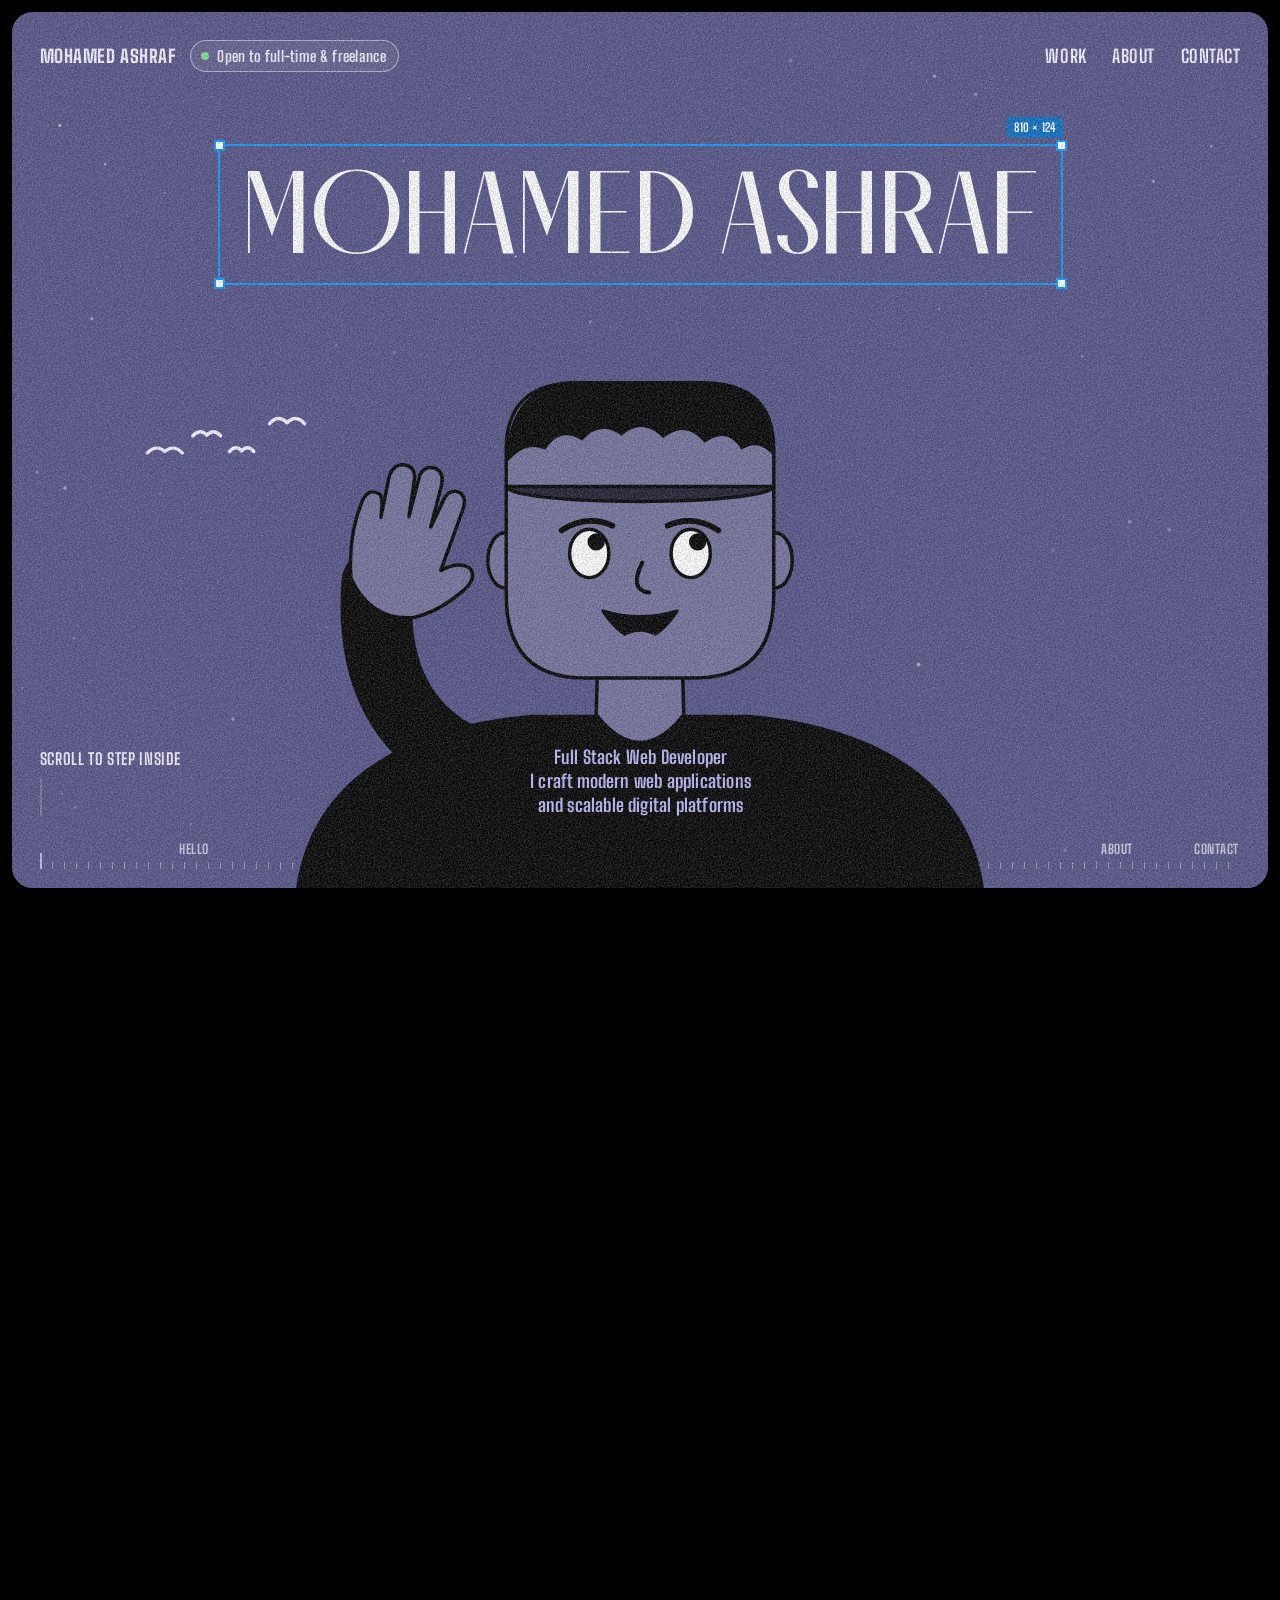
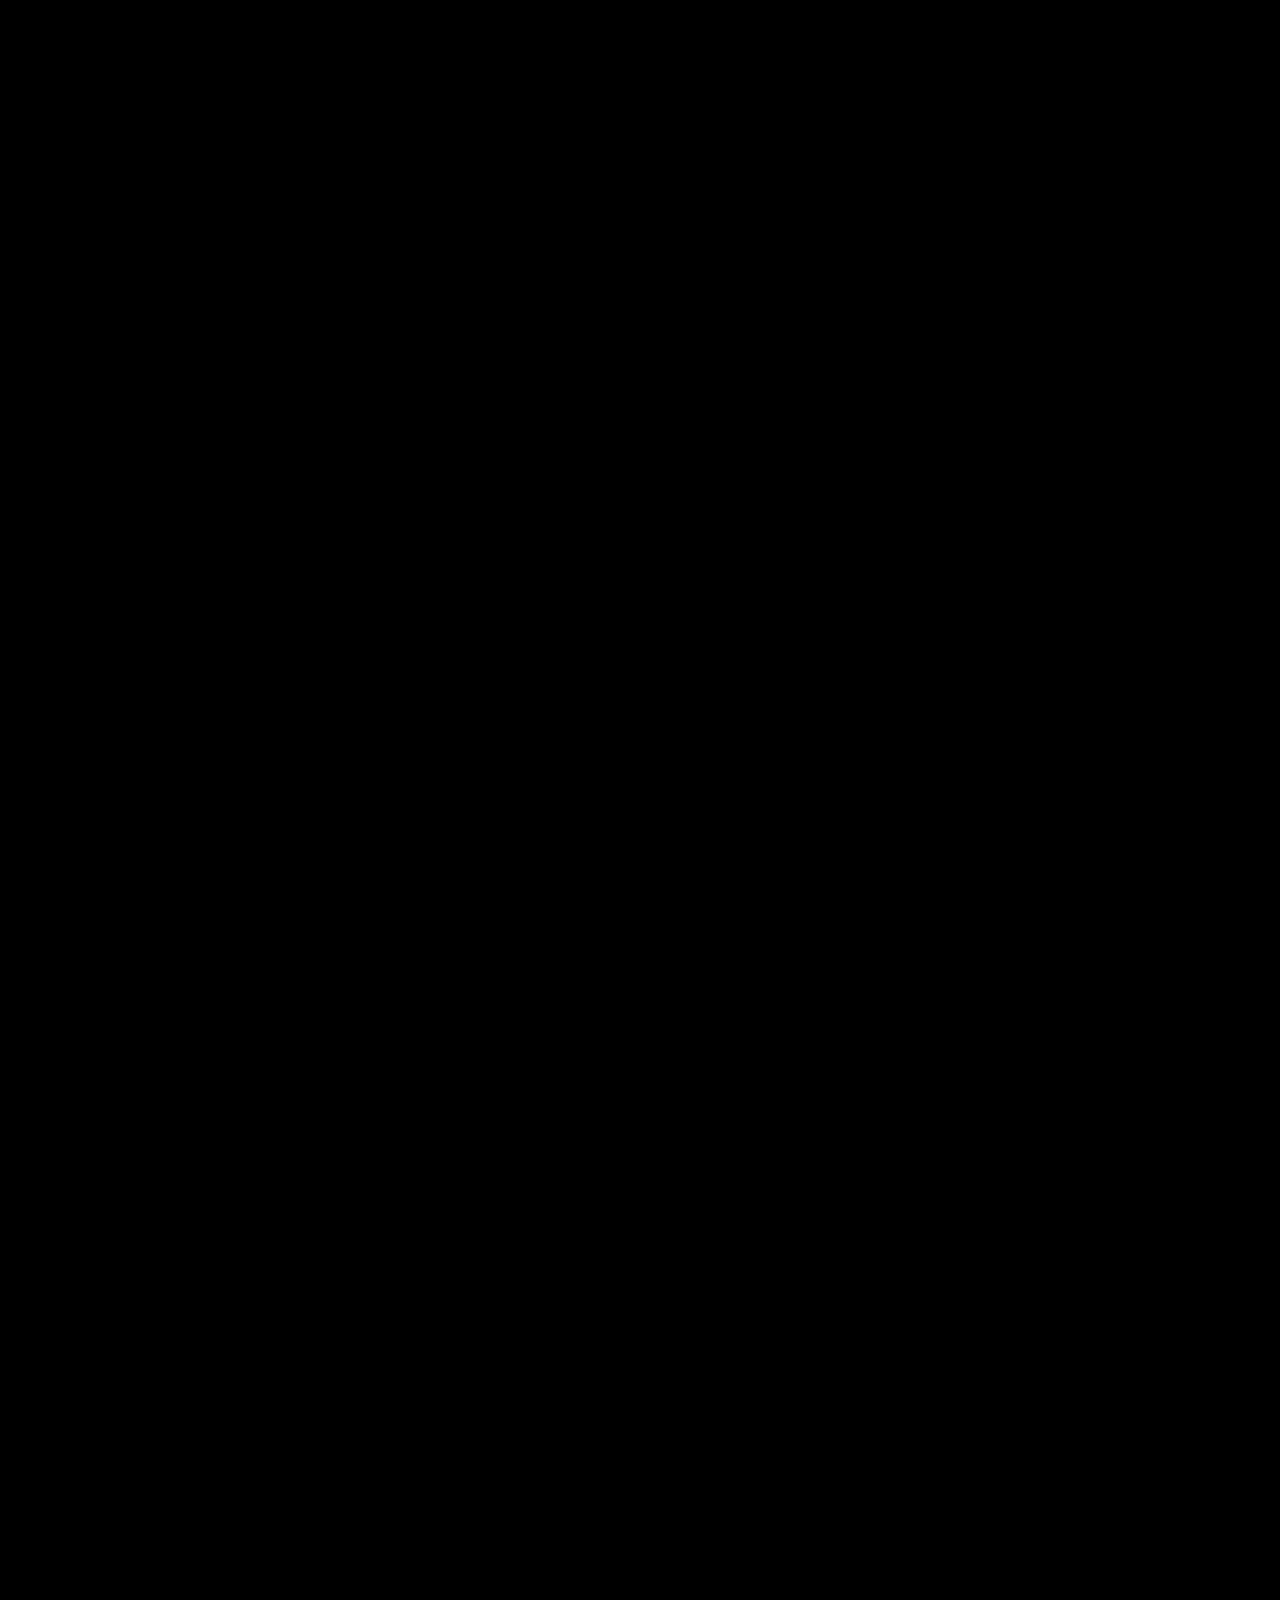
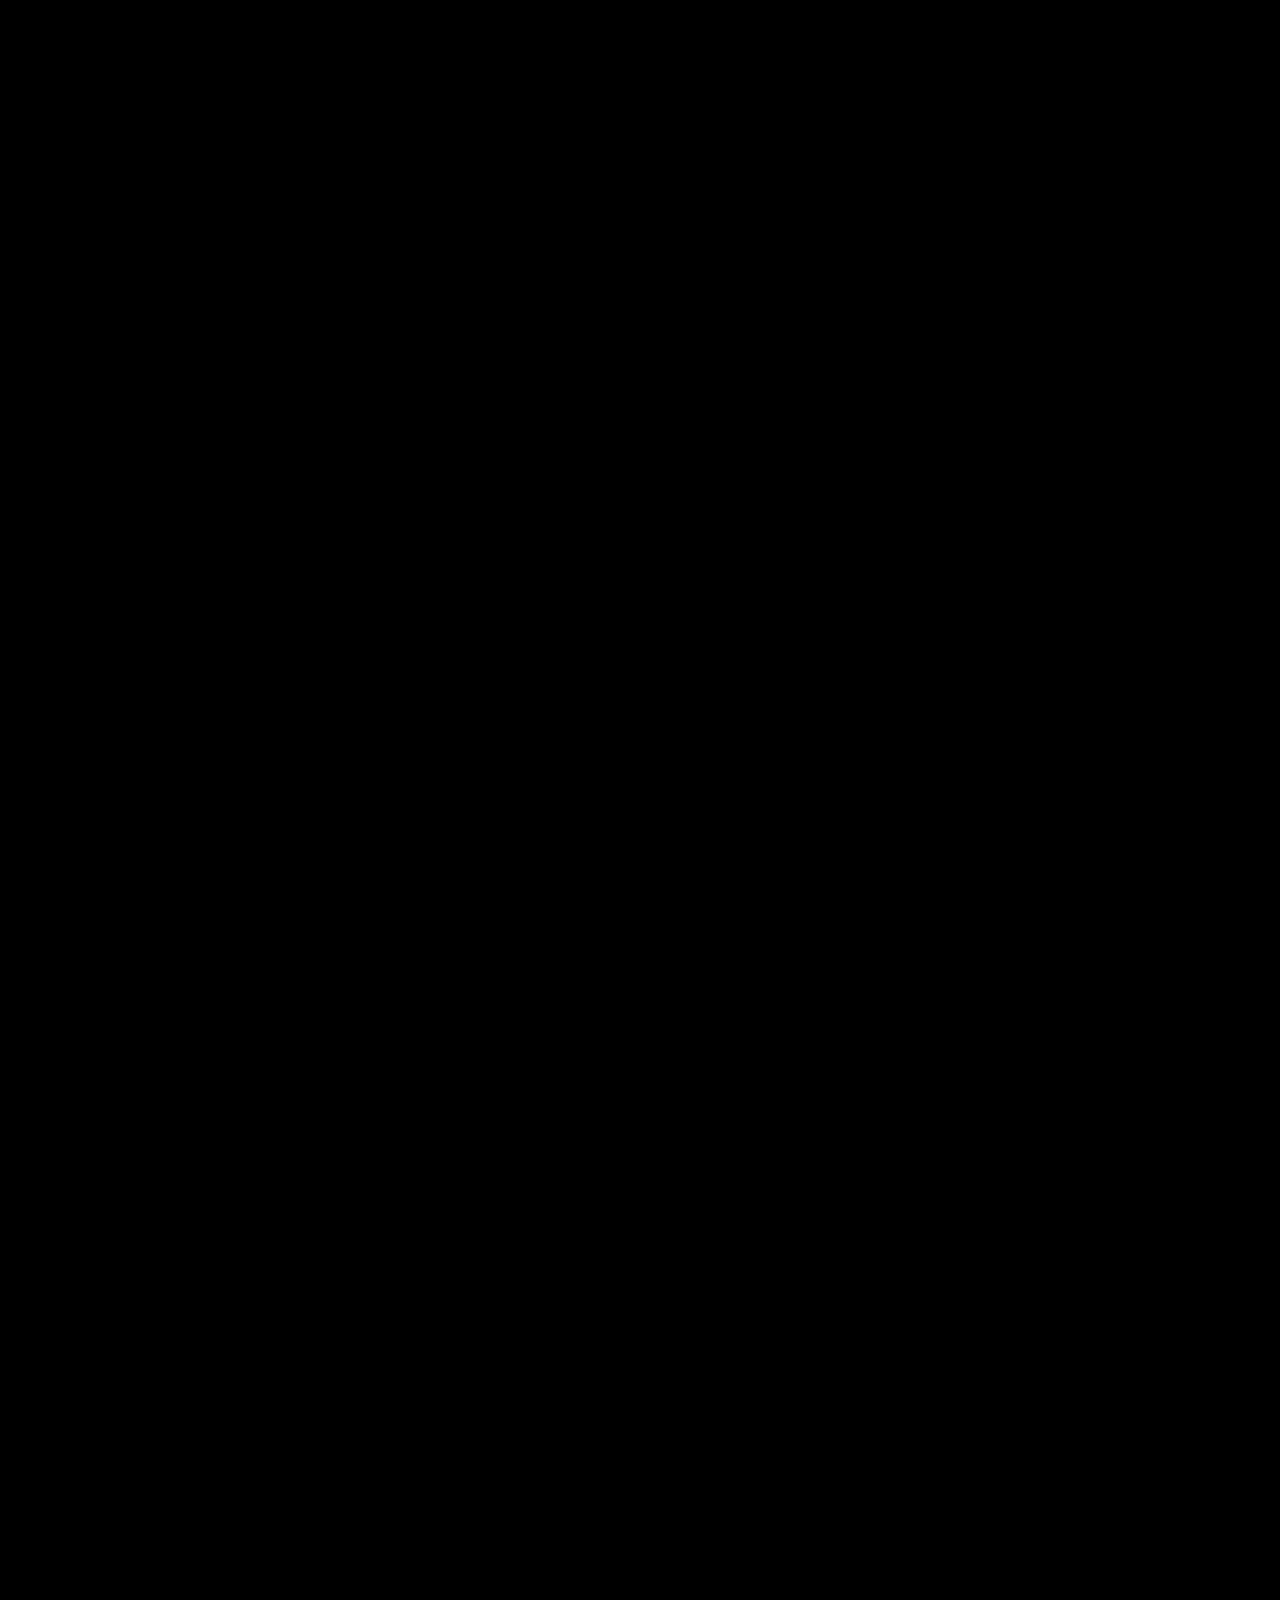
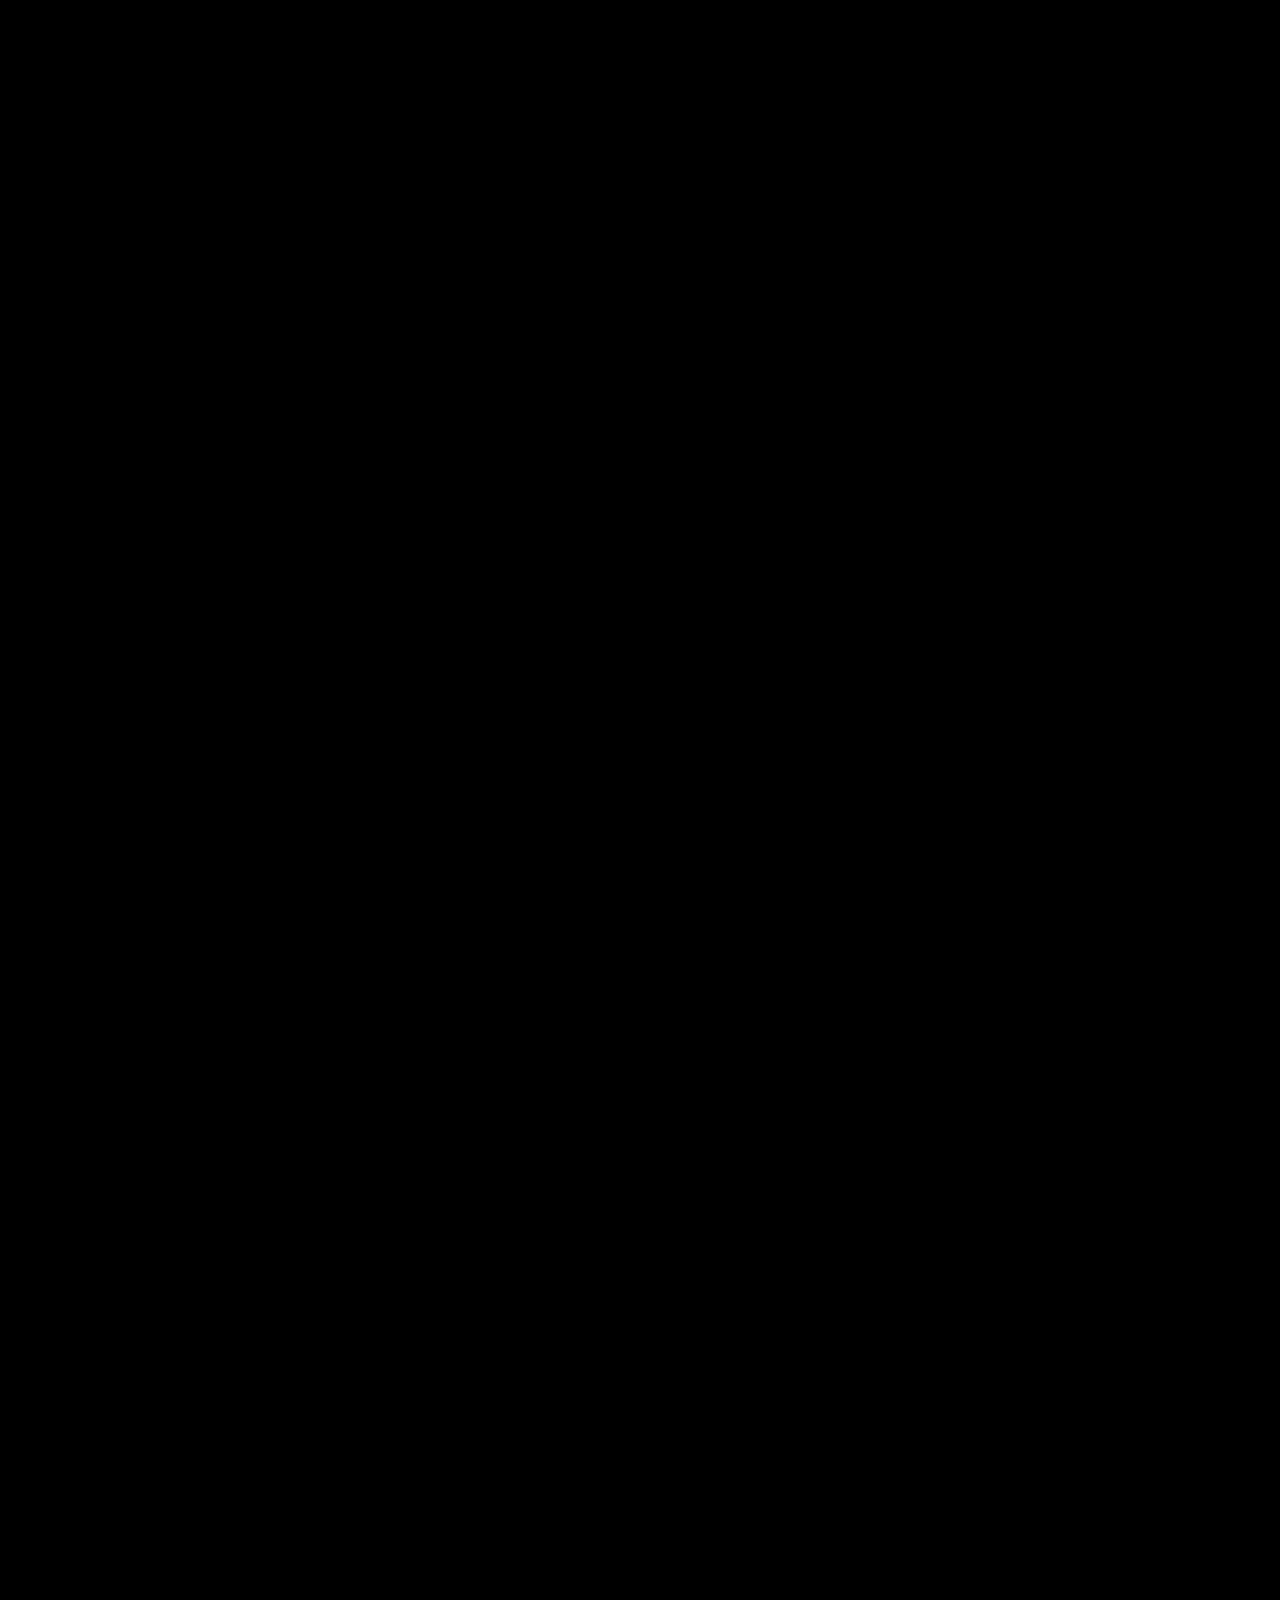
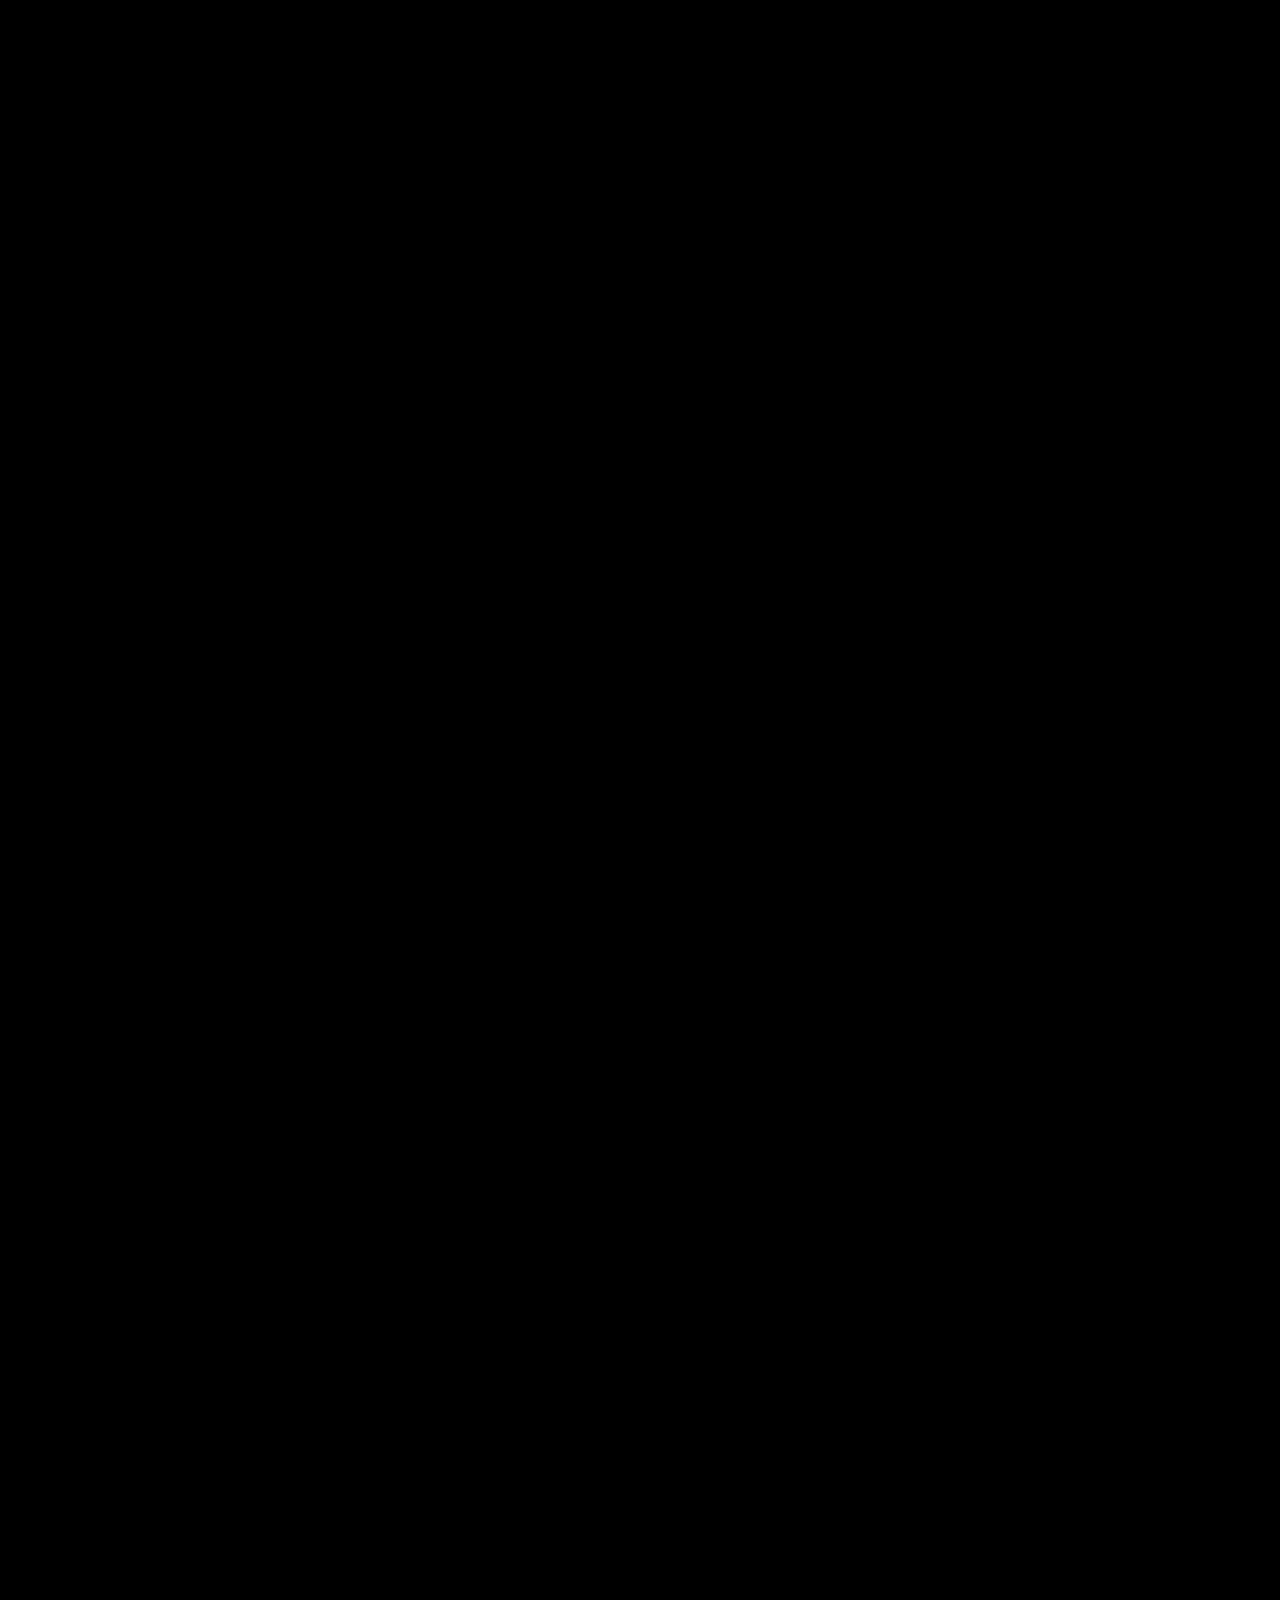
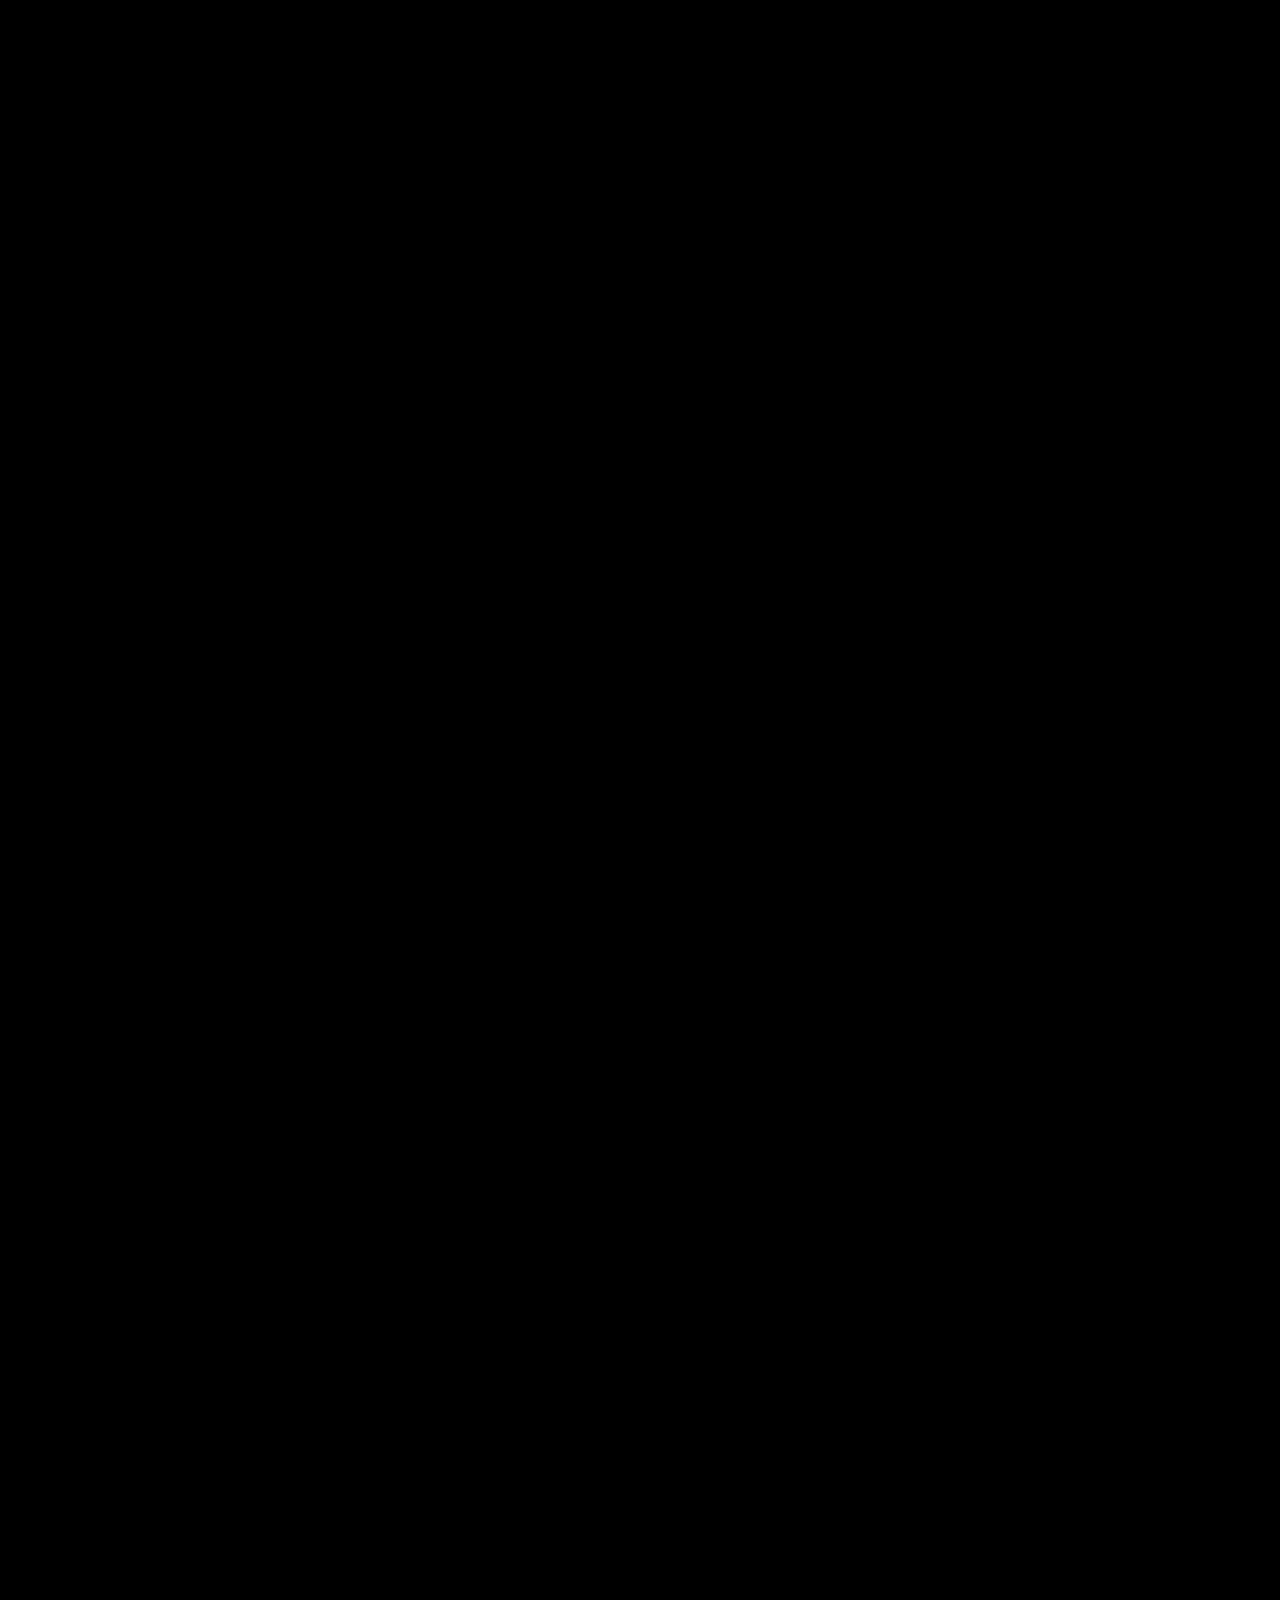
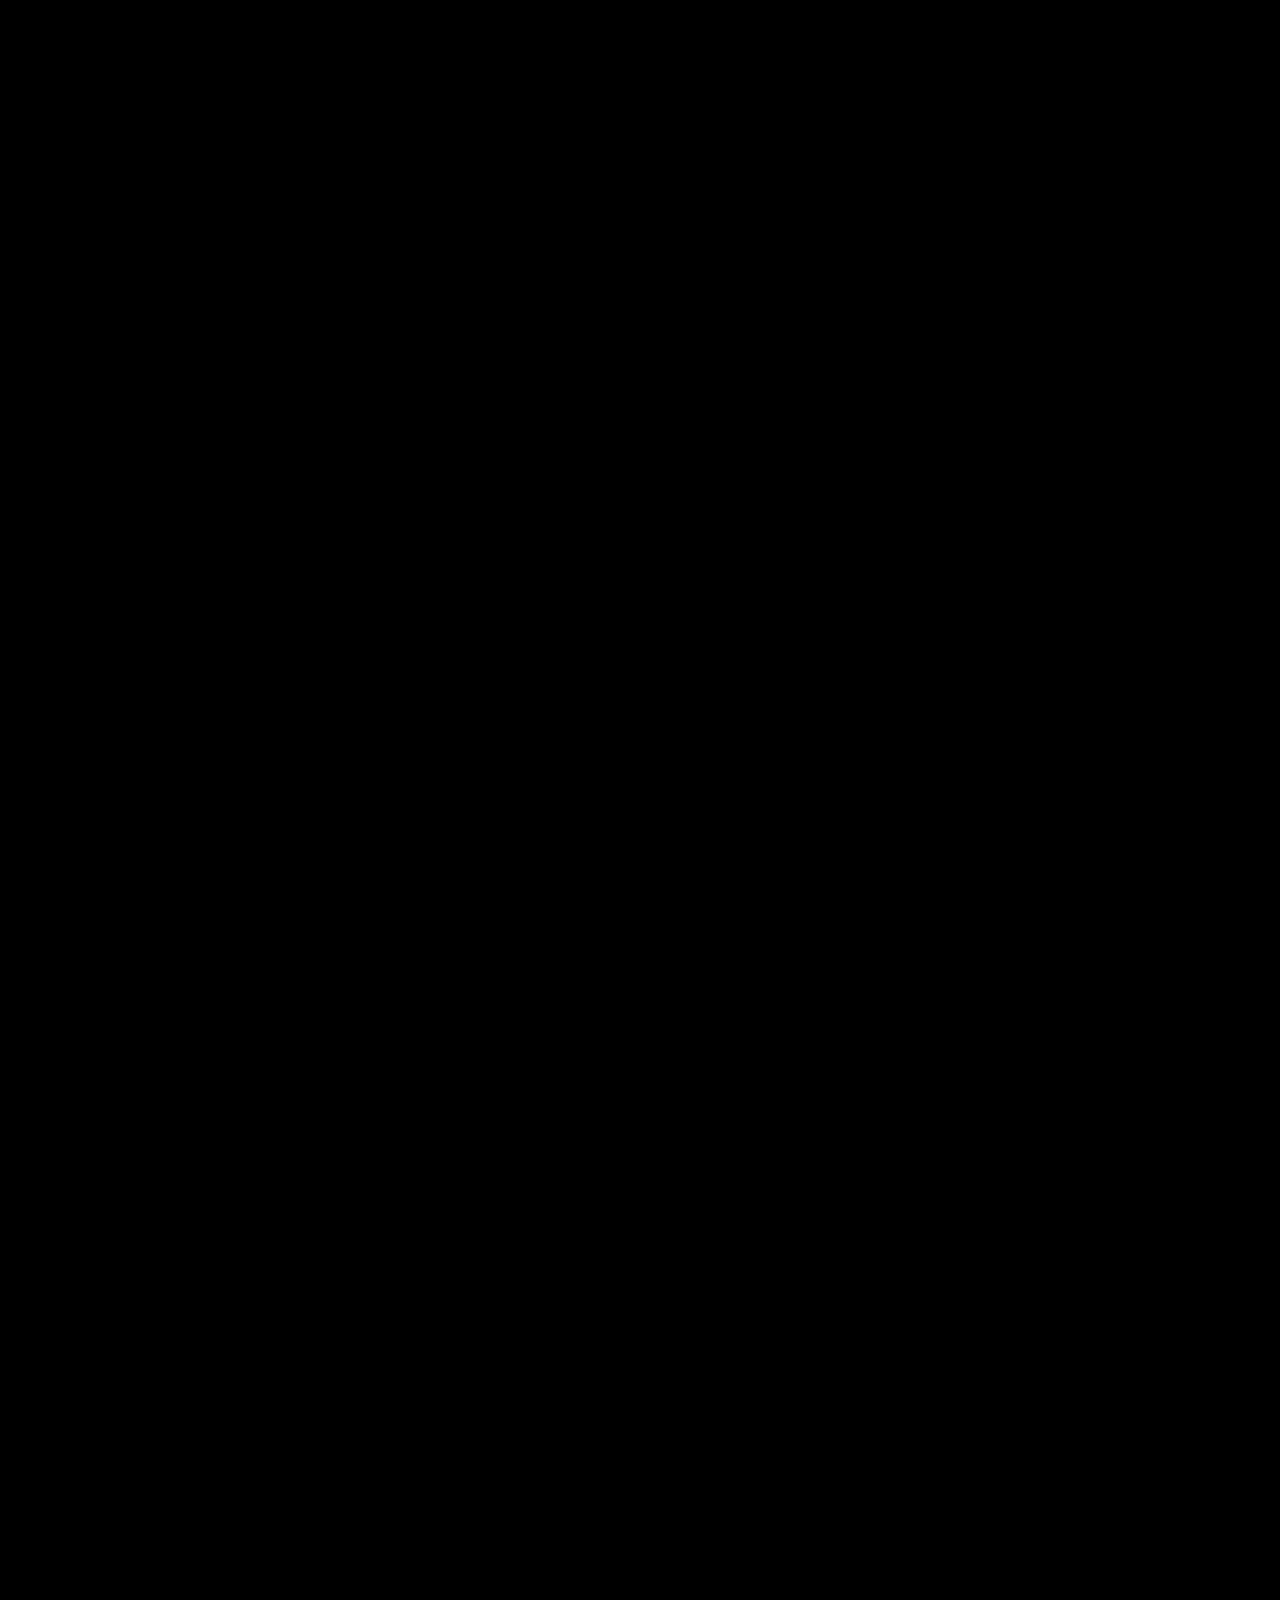
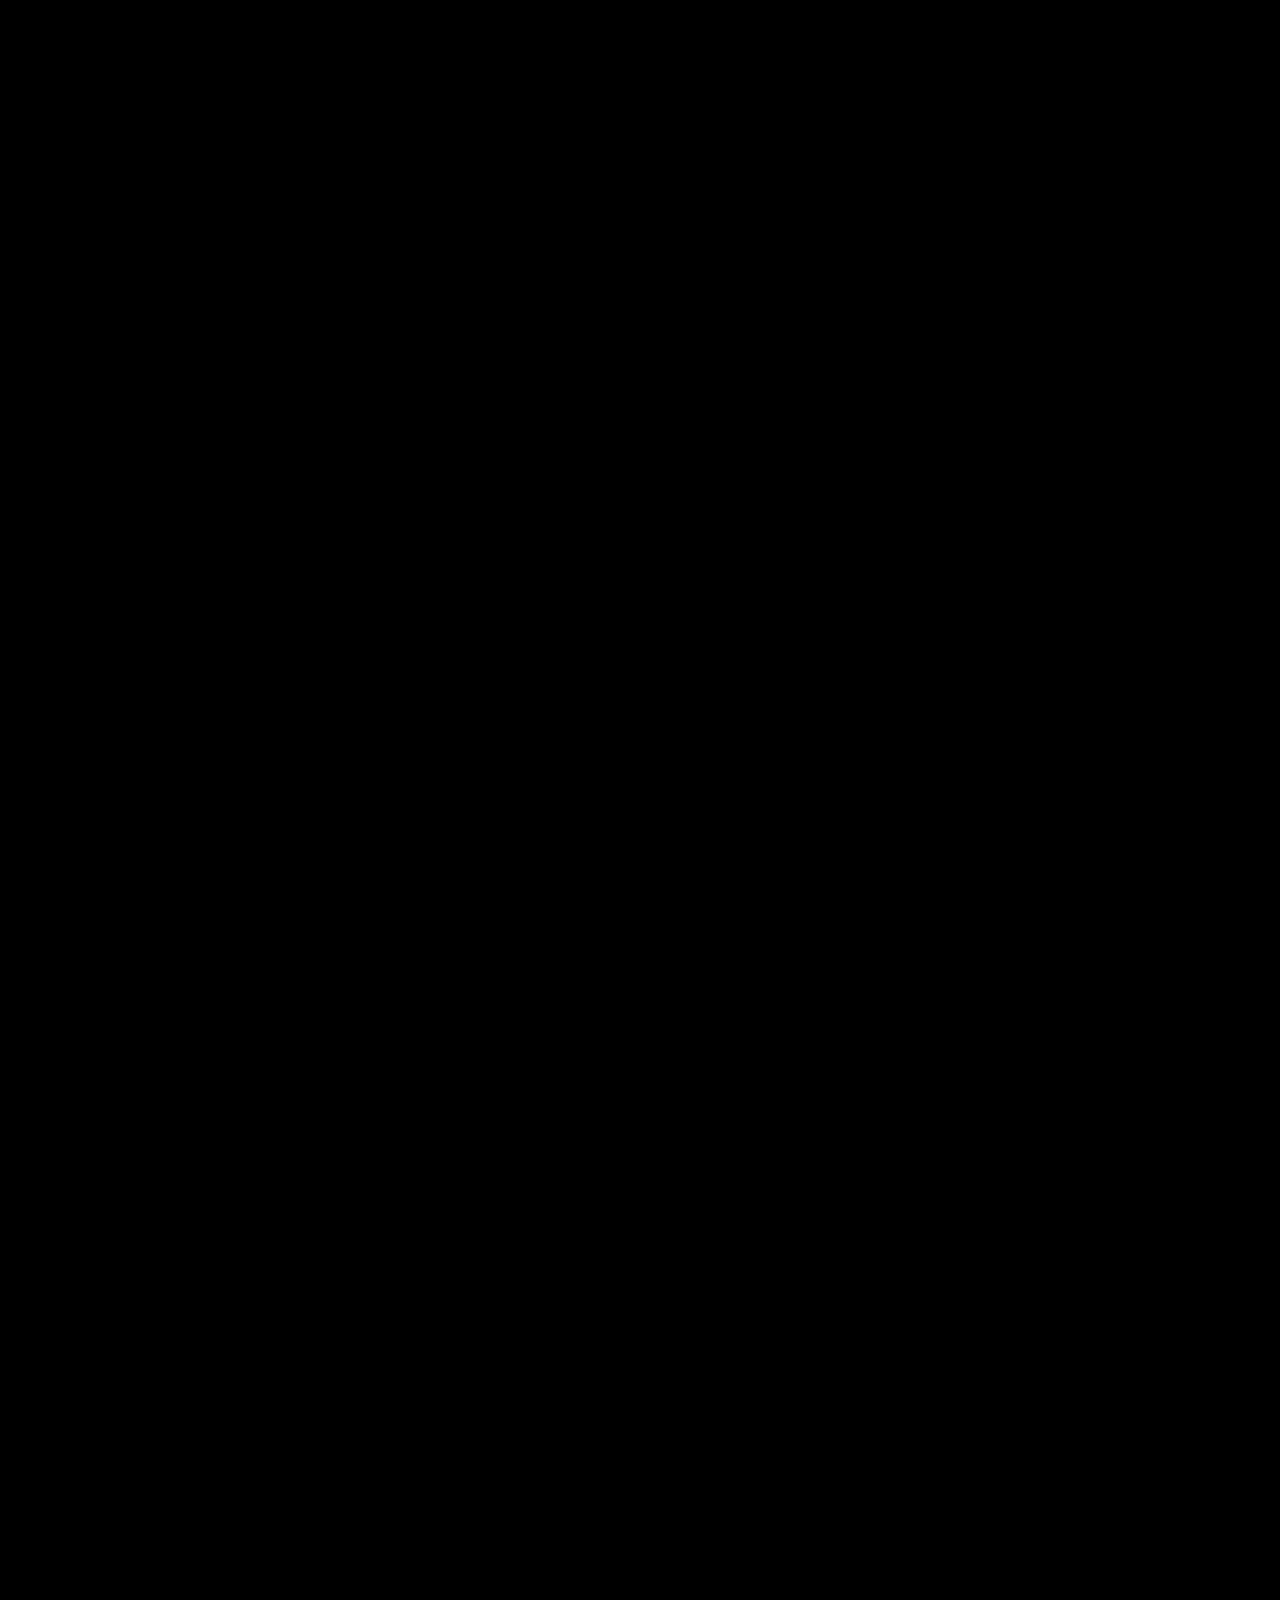
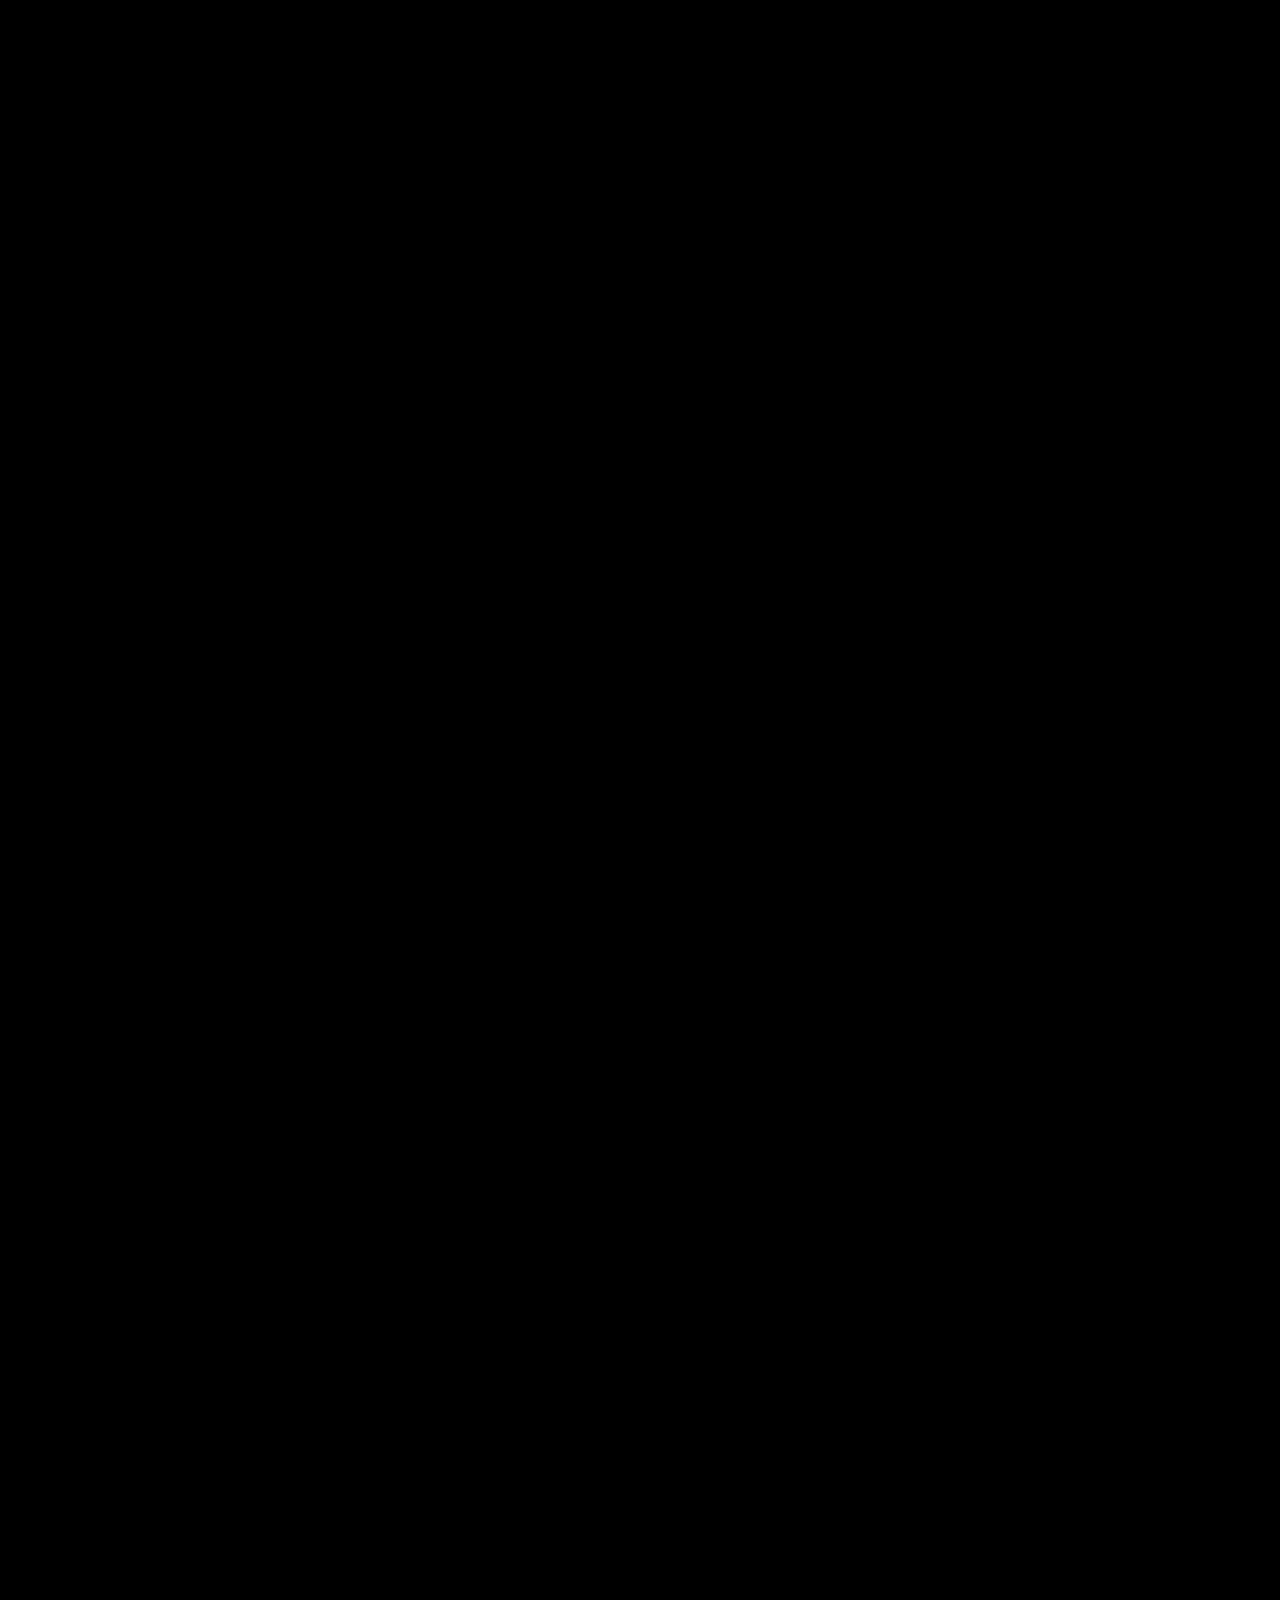
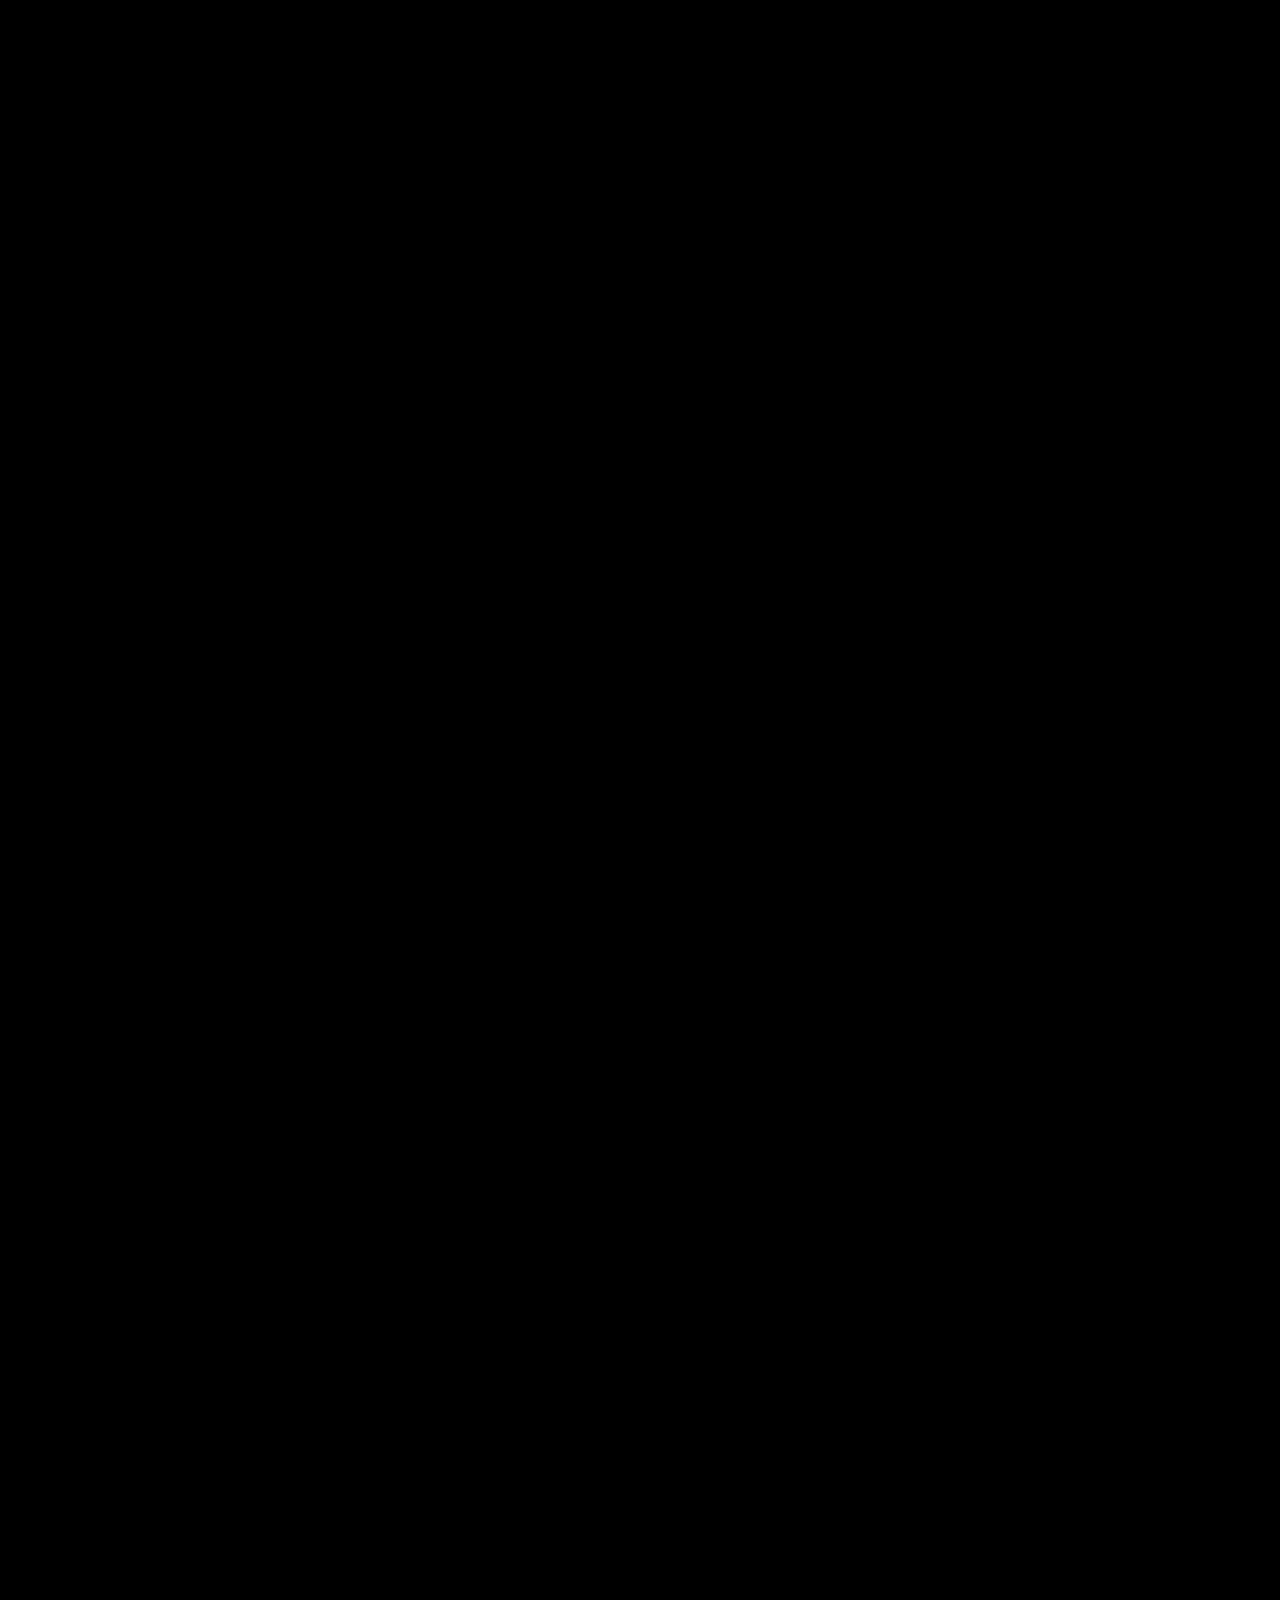
==== commit f21933cf: "Swap the resume page for a downloadable CV PDF The resume was a whole extra HTML page opened in the " ====
--- a/index.html
+++ b/index.html
@@ -181,8 +181,7 @@
                   <a href="https://www.linkedin.com/in/mohamed-ashraf41/" target="_blank" rel="noopener">LinkedIn</a>
                   <a href="https://github.com/moashraf41" target="_blank" rel="noopener">GitHub</a>
                   <a href="https://wa.me/201145016036" target="_blank" rel="noopener">+201145016036</a>
-                  <a href="resume/Resume.html" target="_blank" rel="noopener" data-case="resume" data-hash="#resume"
-                    data-title="Resume" data-back="Back">Resume</a>
+                  <a href="resume/Mohamed-Ashraf-Fahmy-CV.pdf" download="Mohamed-Ashraf-Fahmy-CV.pdf">Resume</a>
                 </div>
               </div>
             </div>
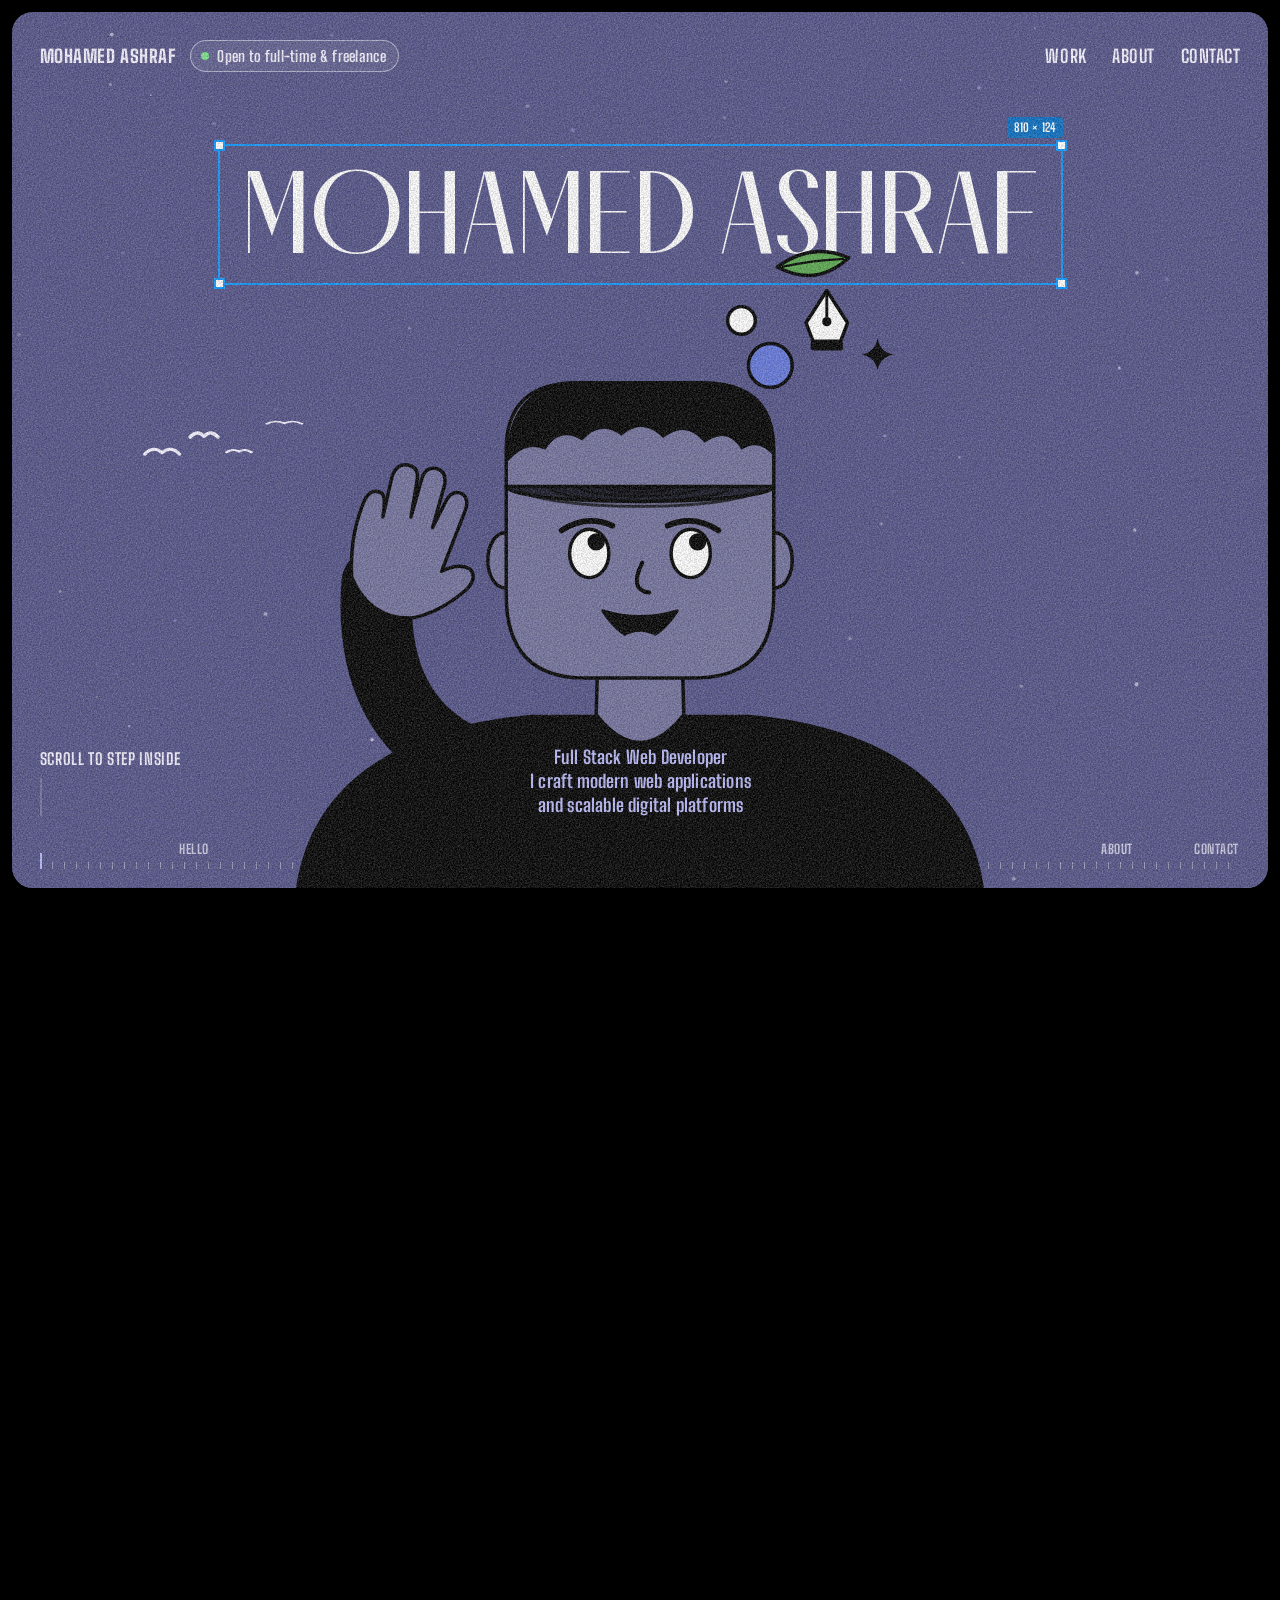
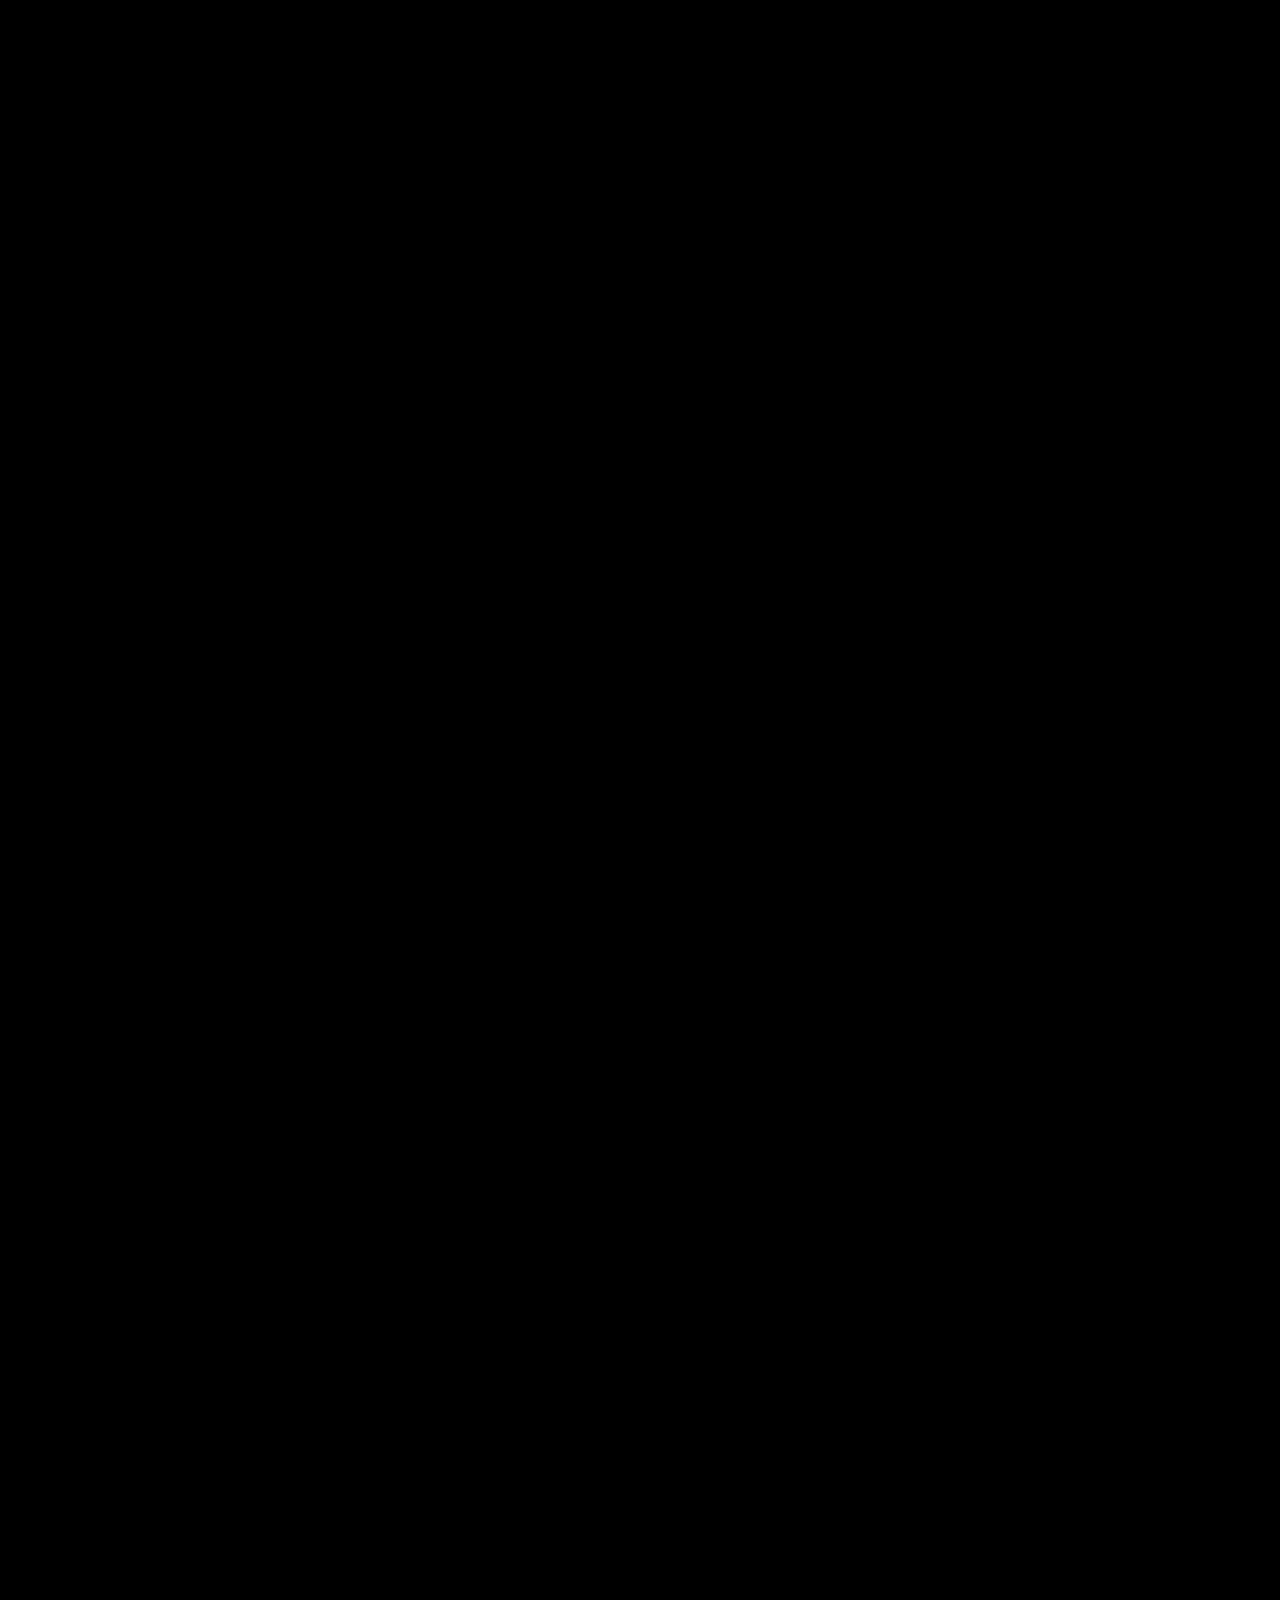
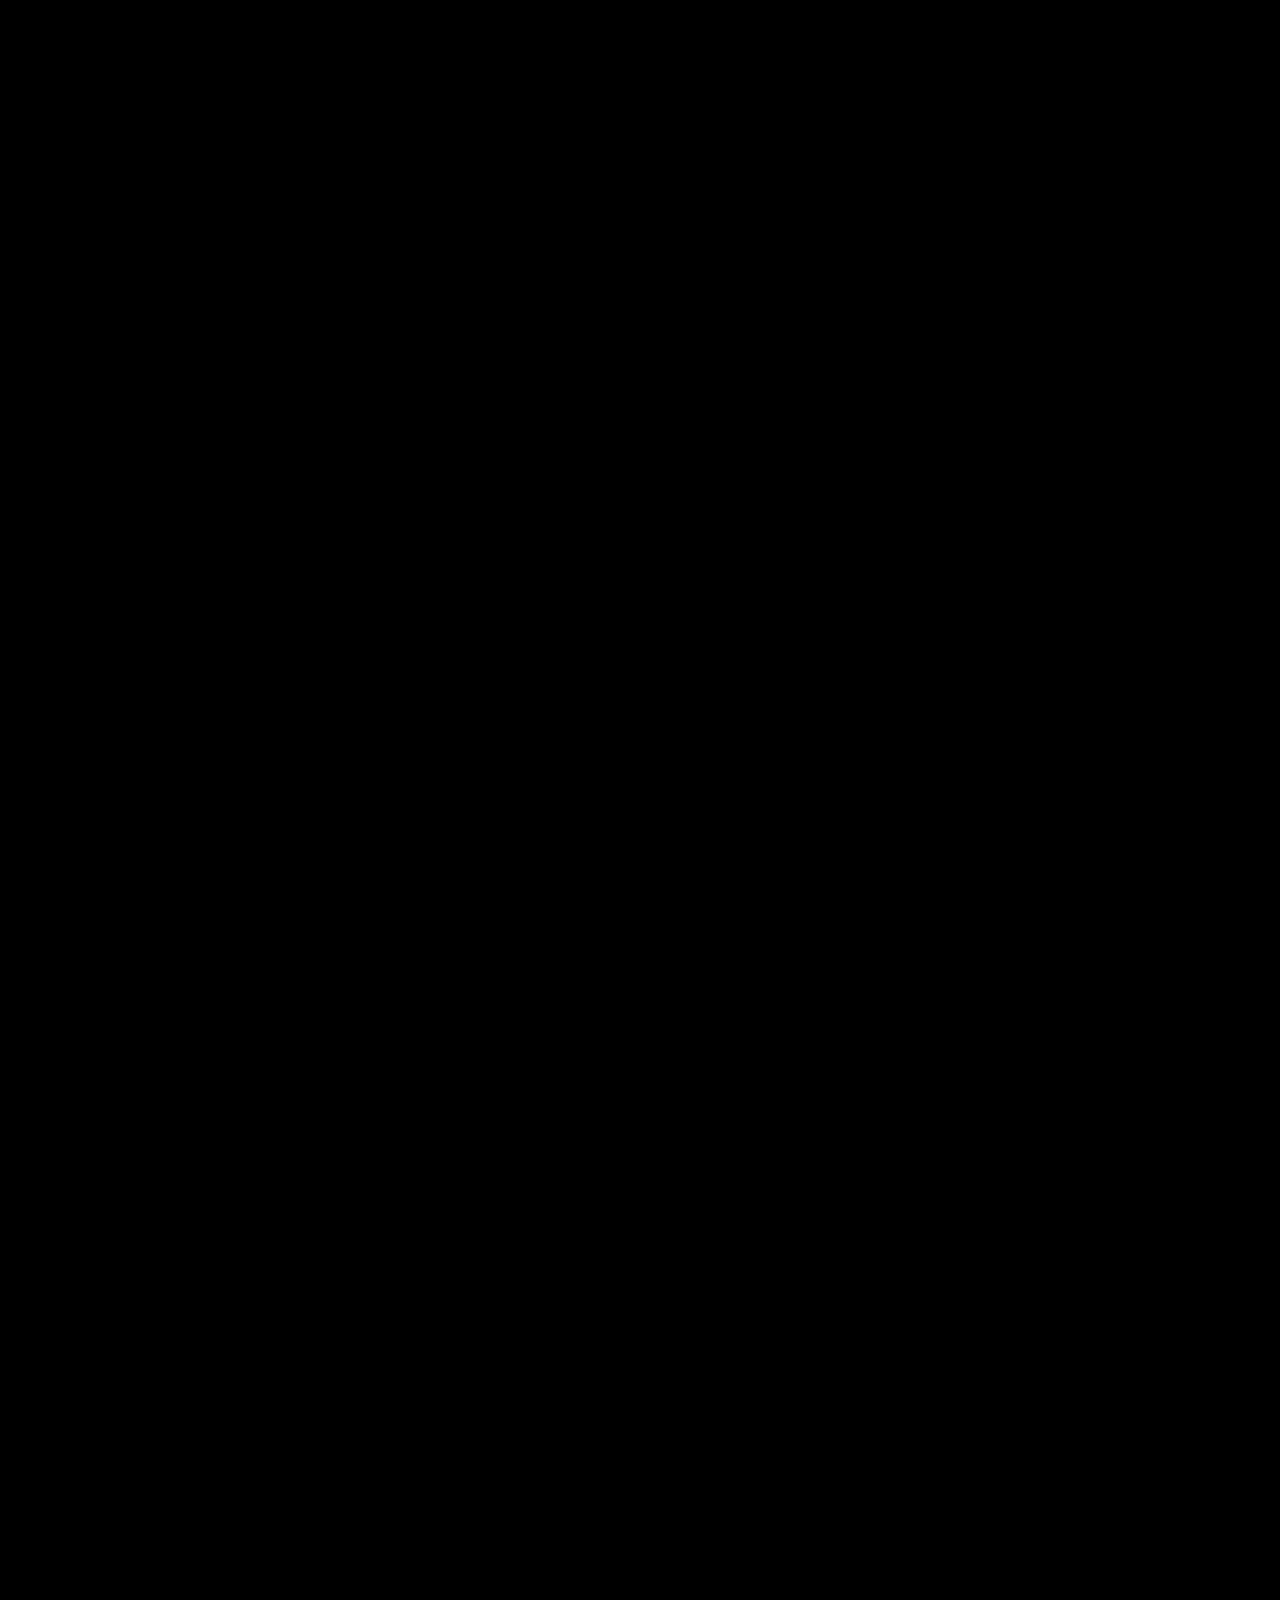
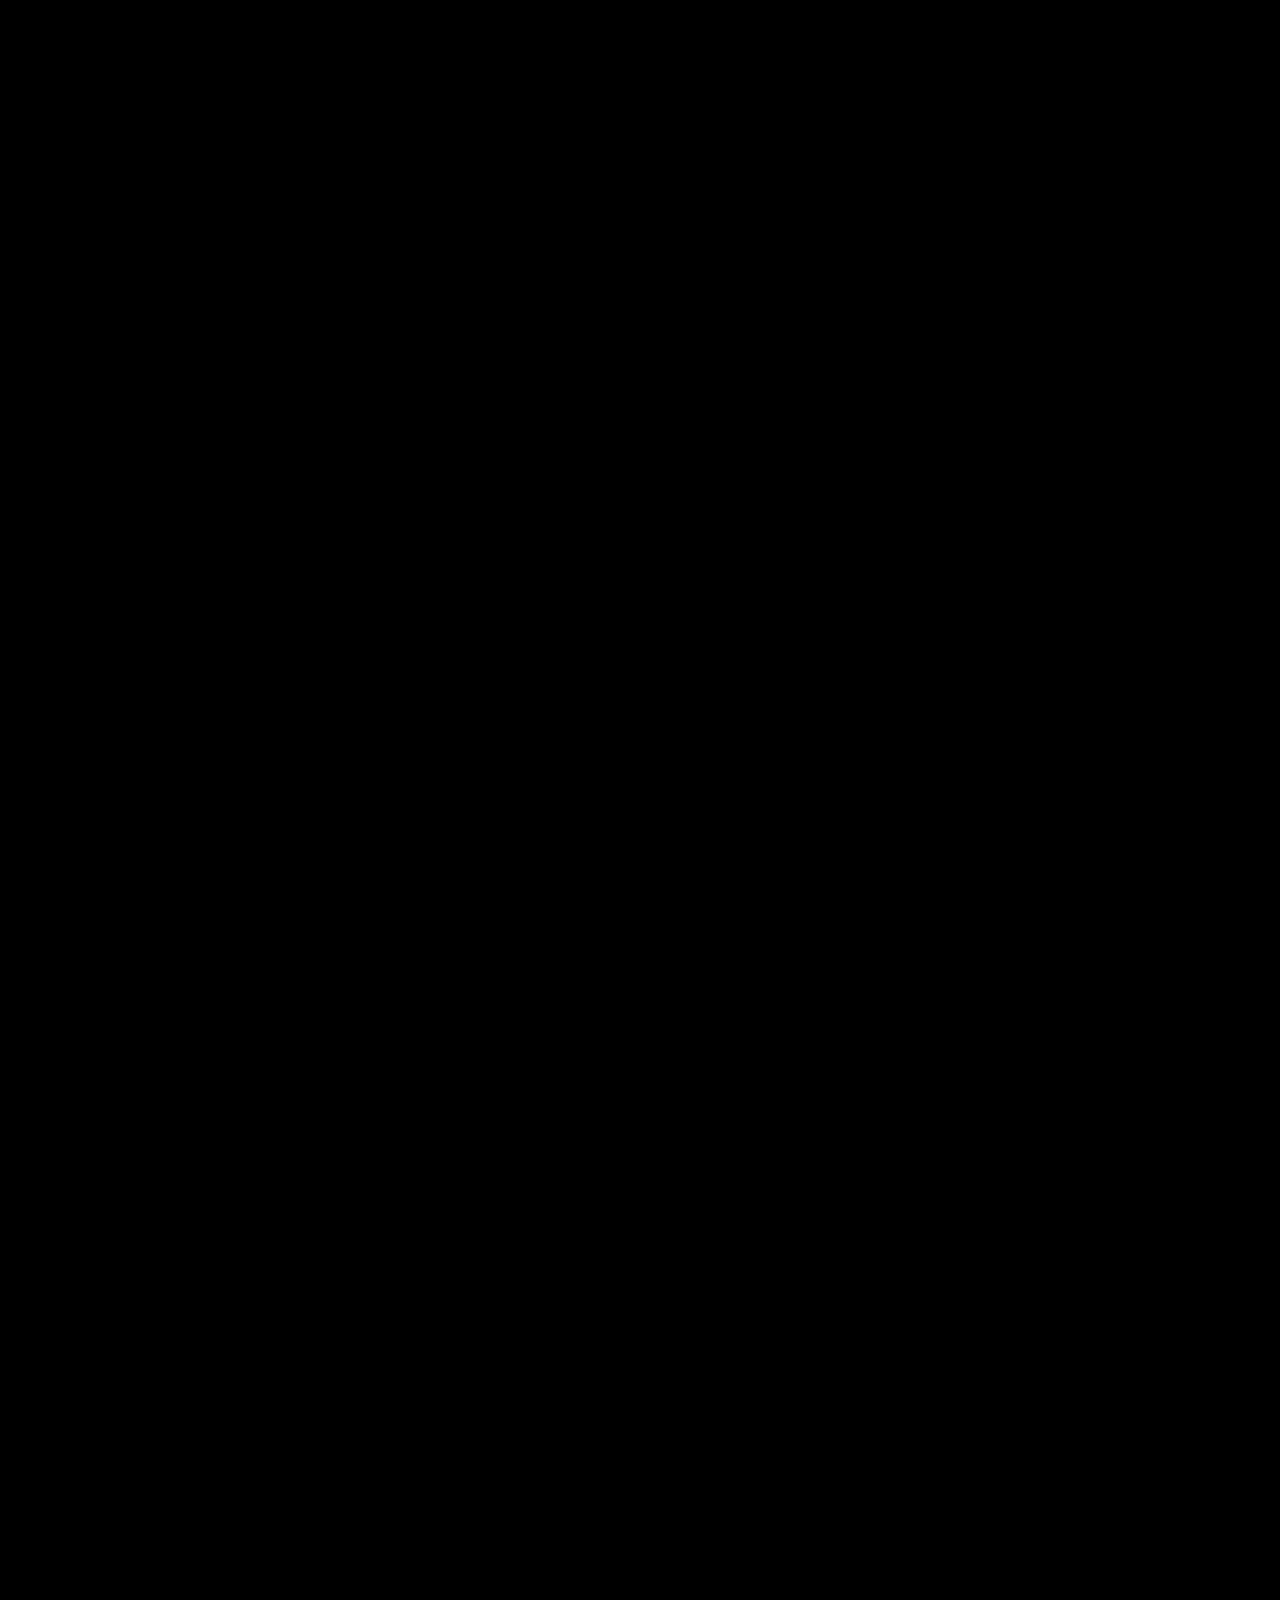
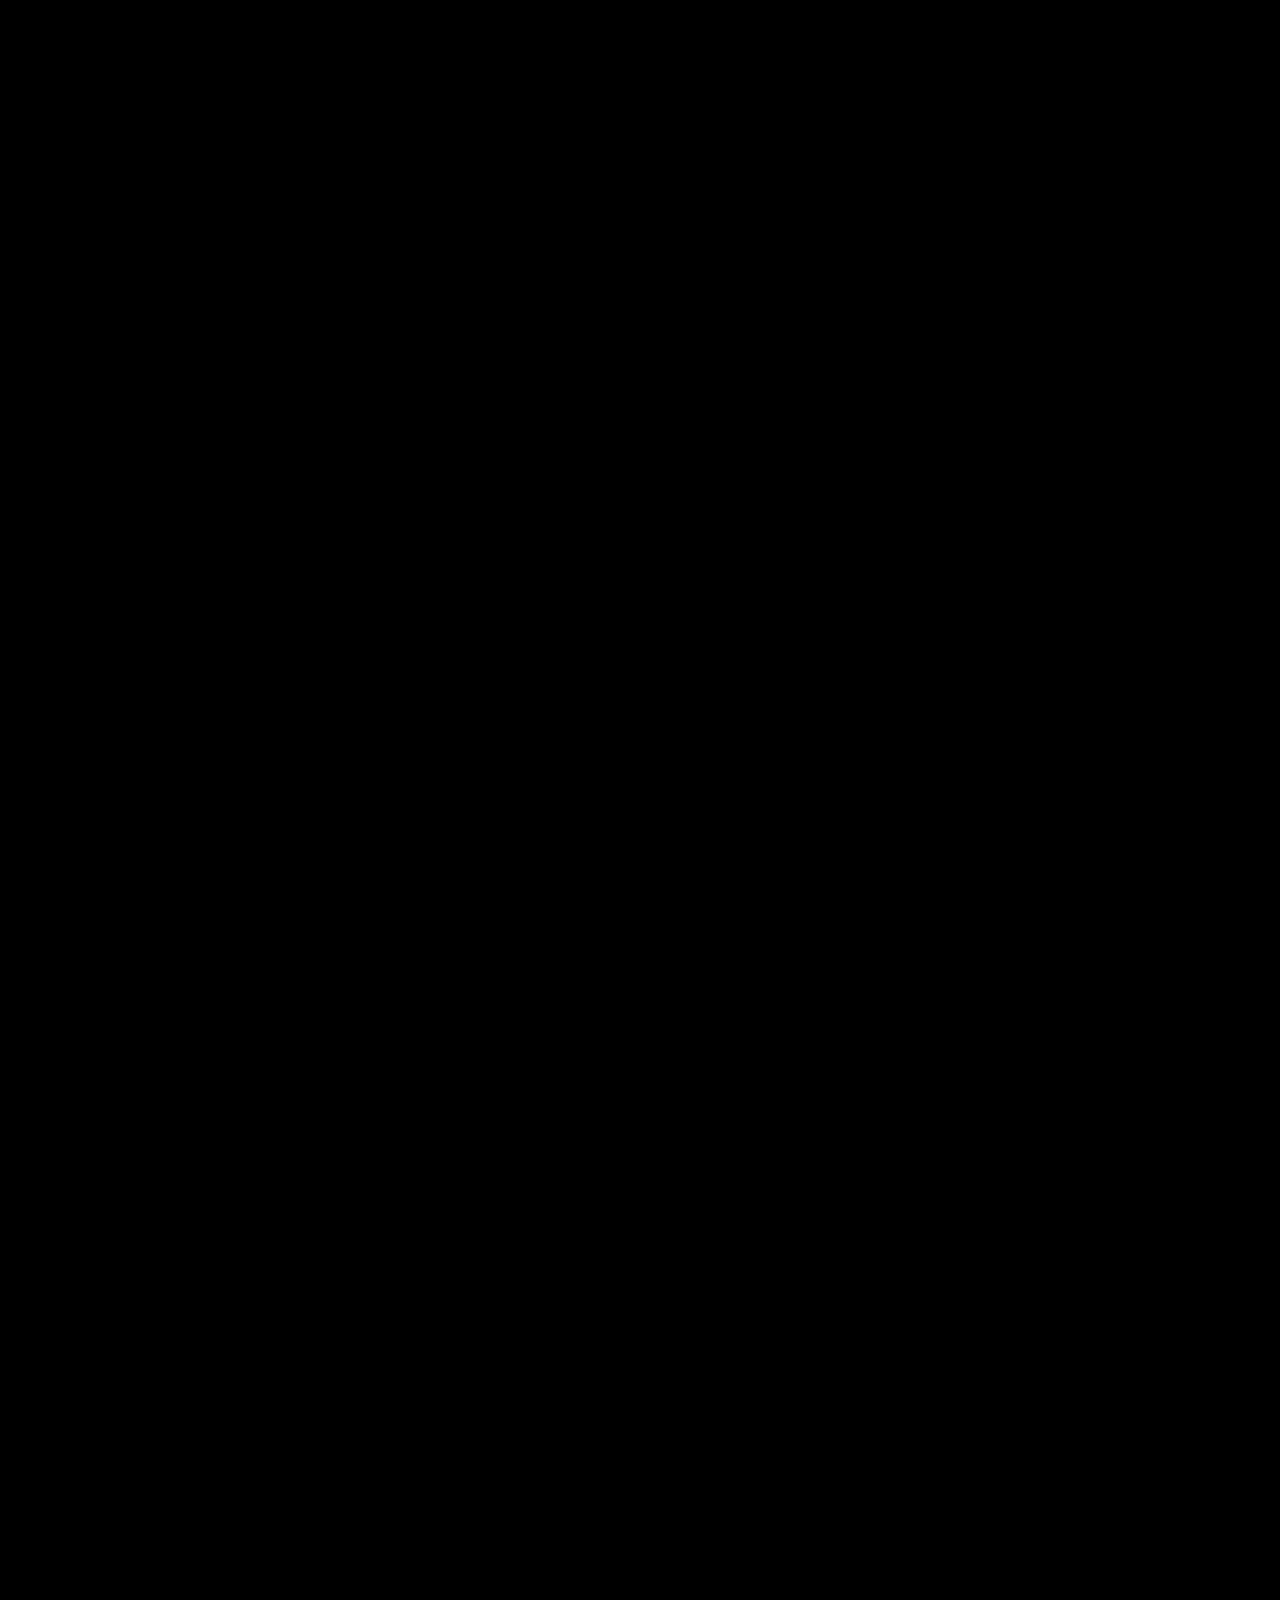
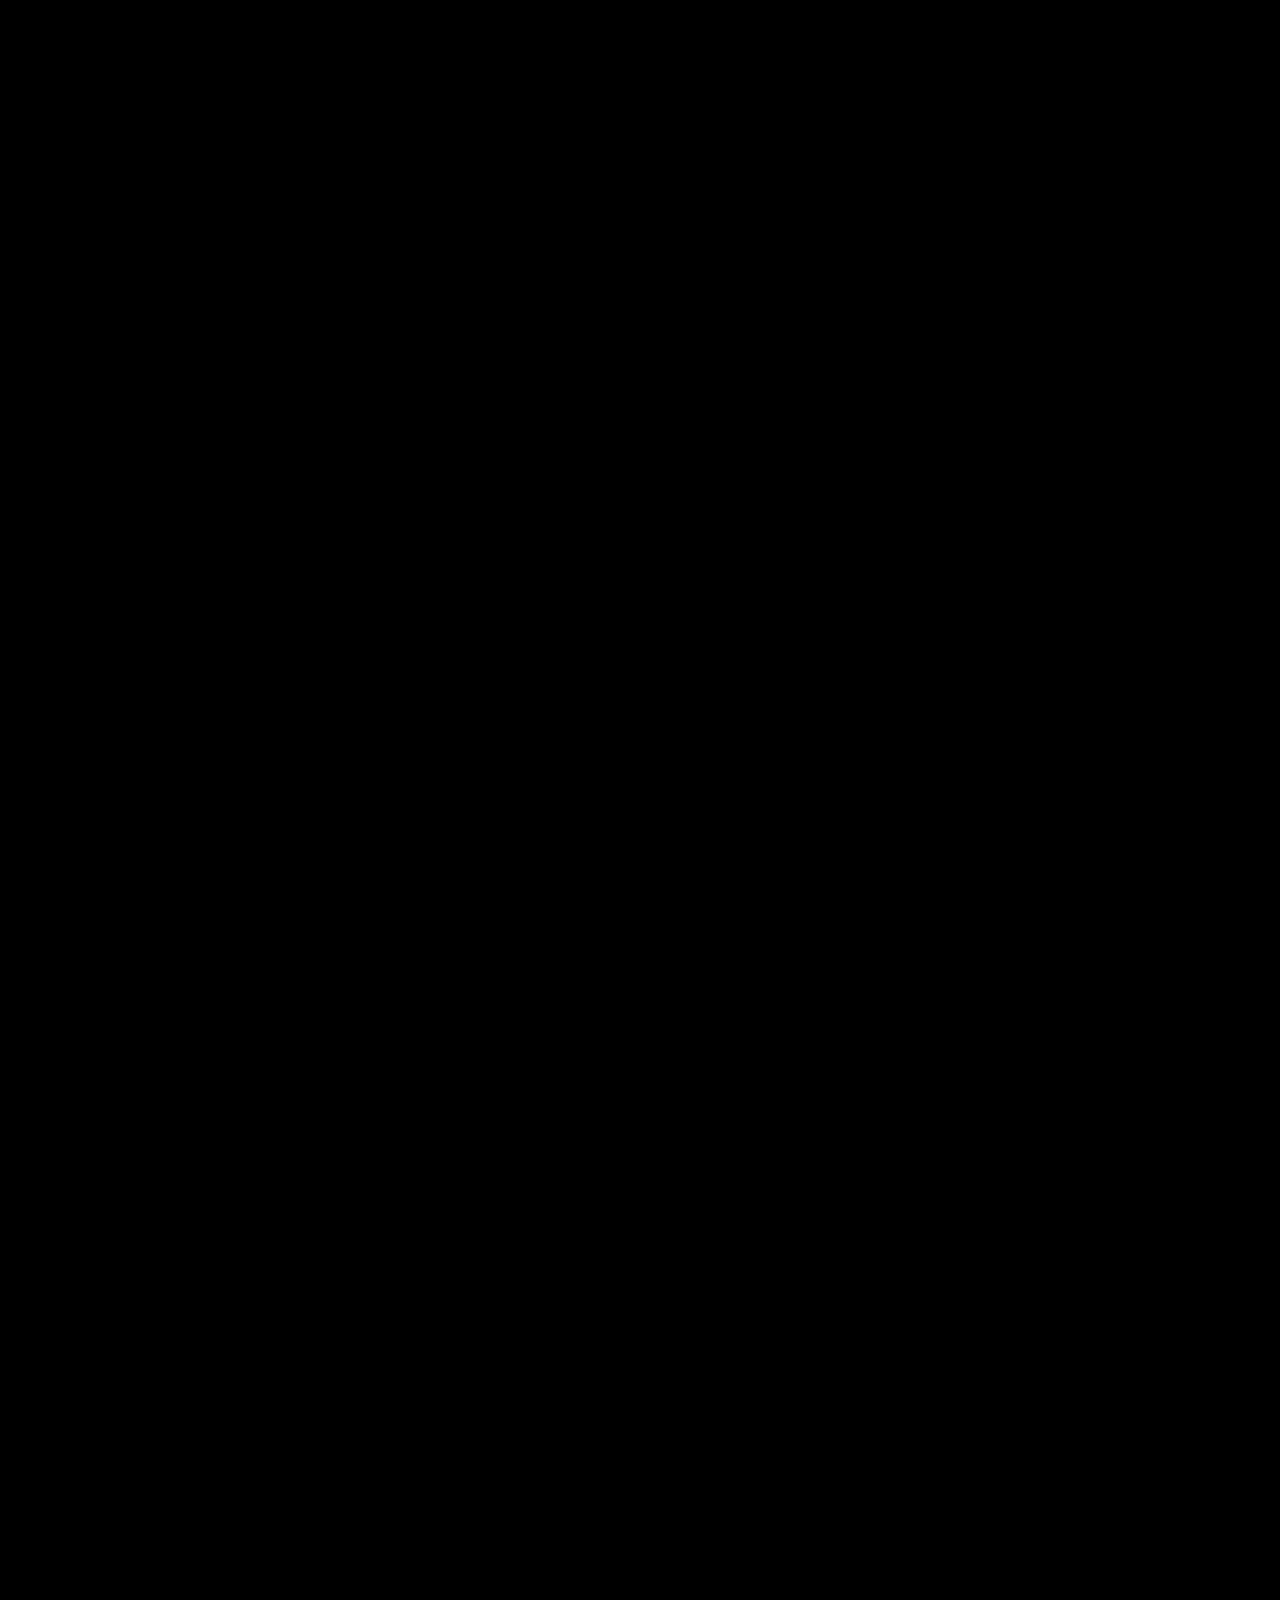
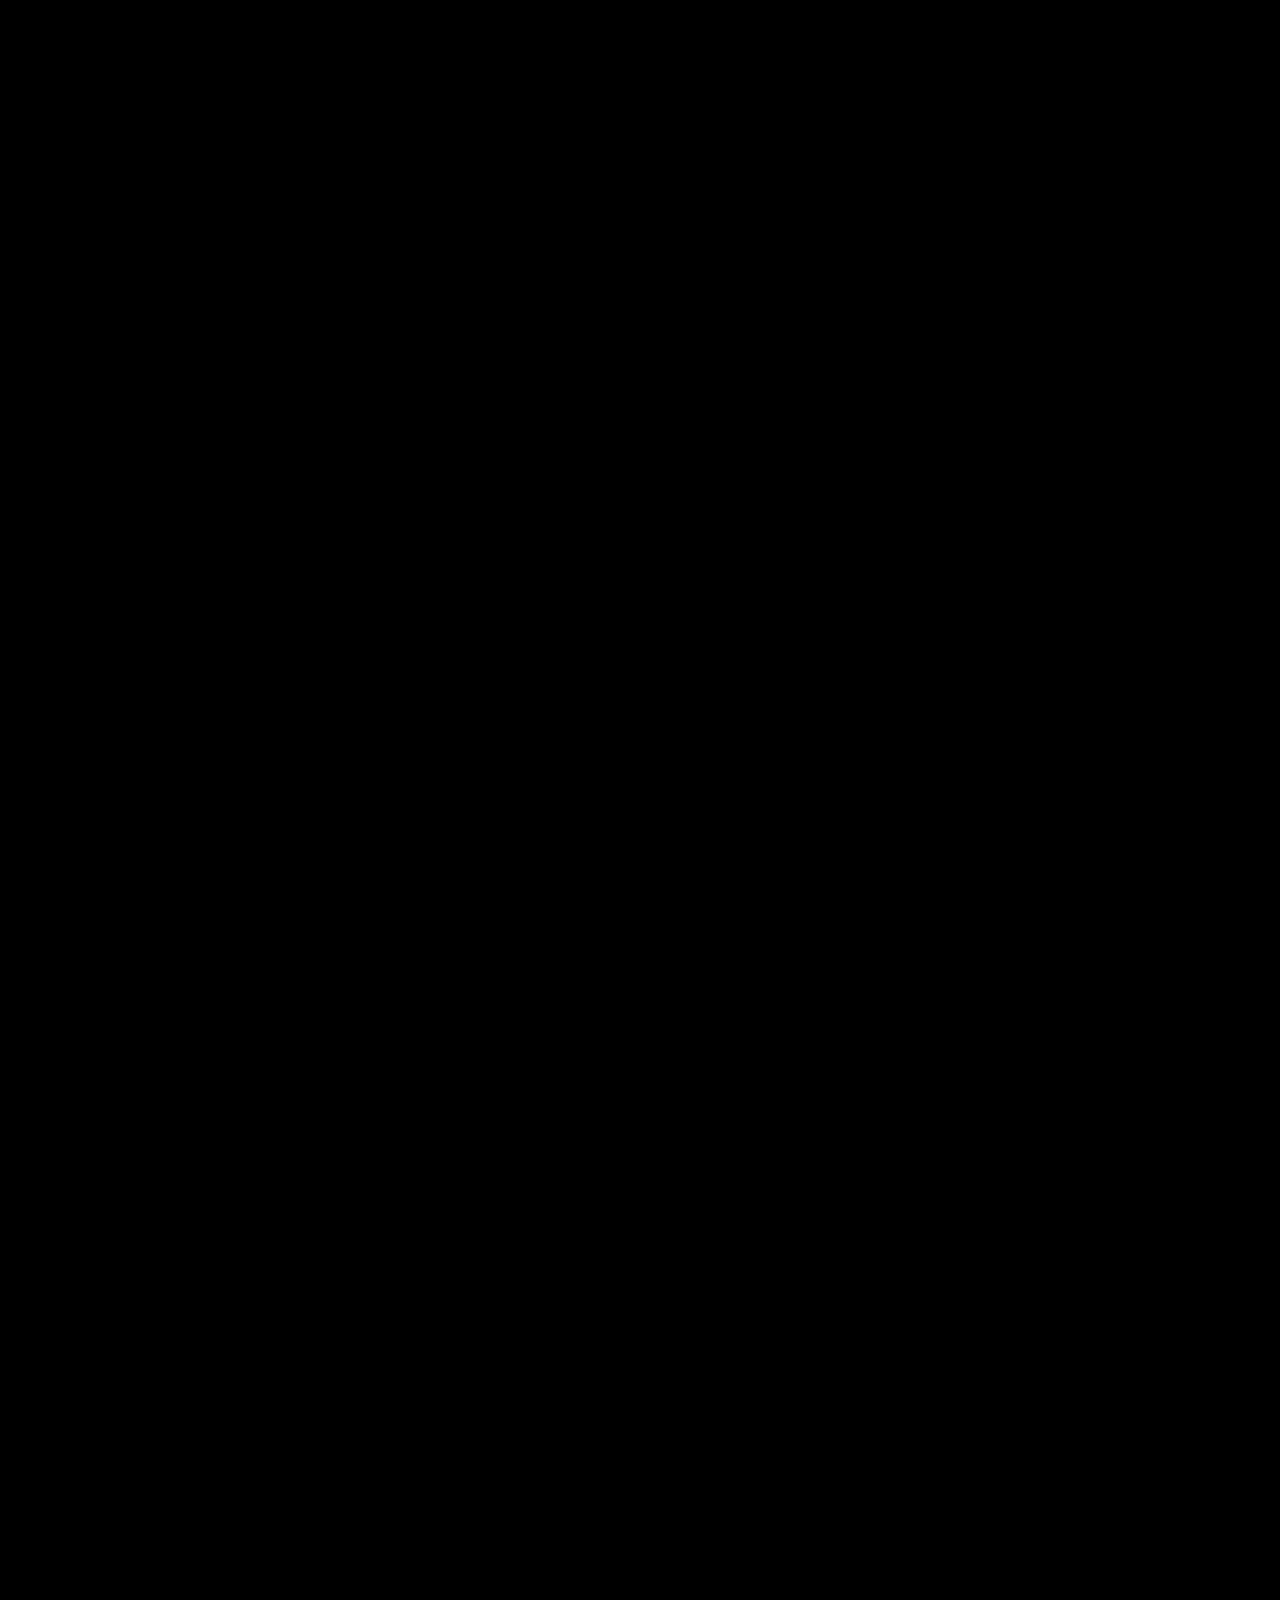
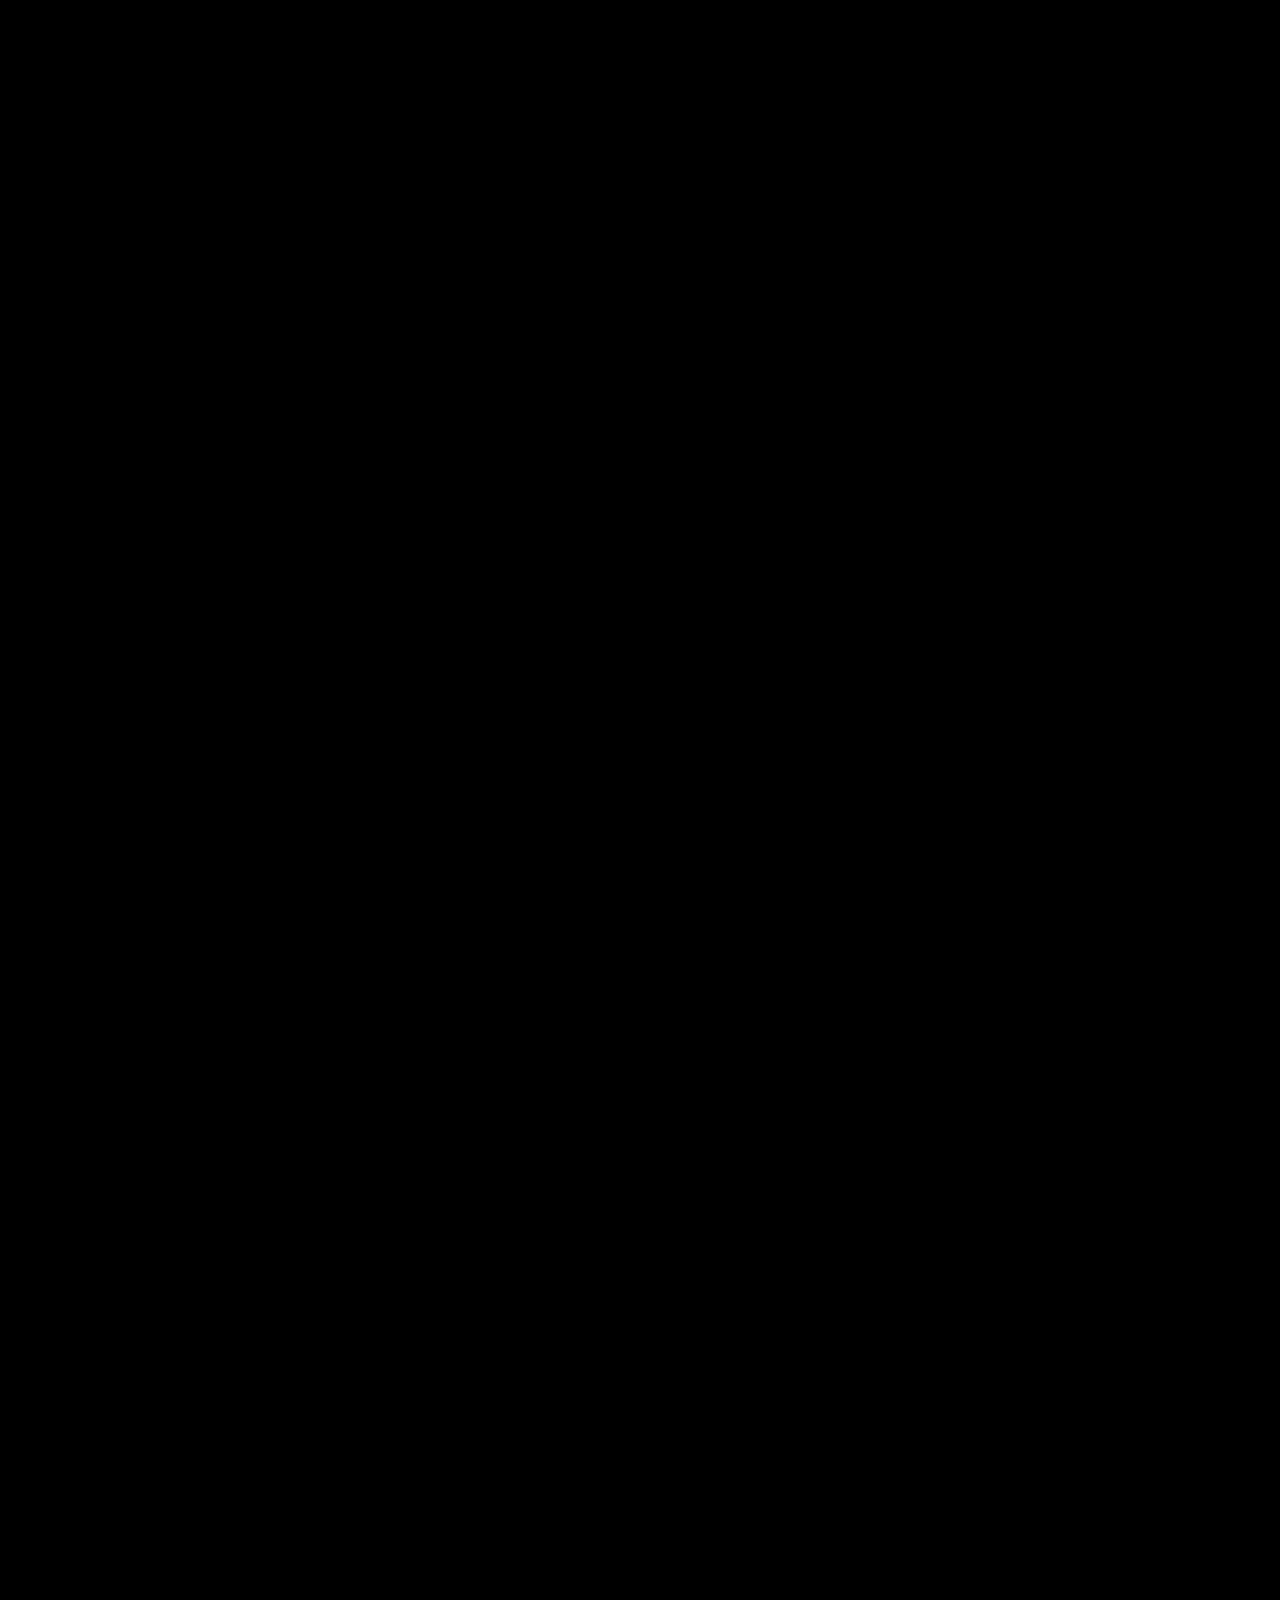
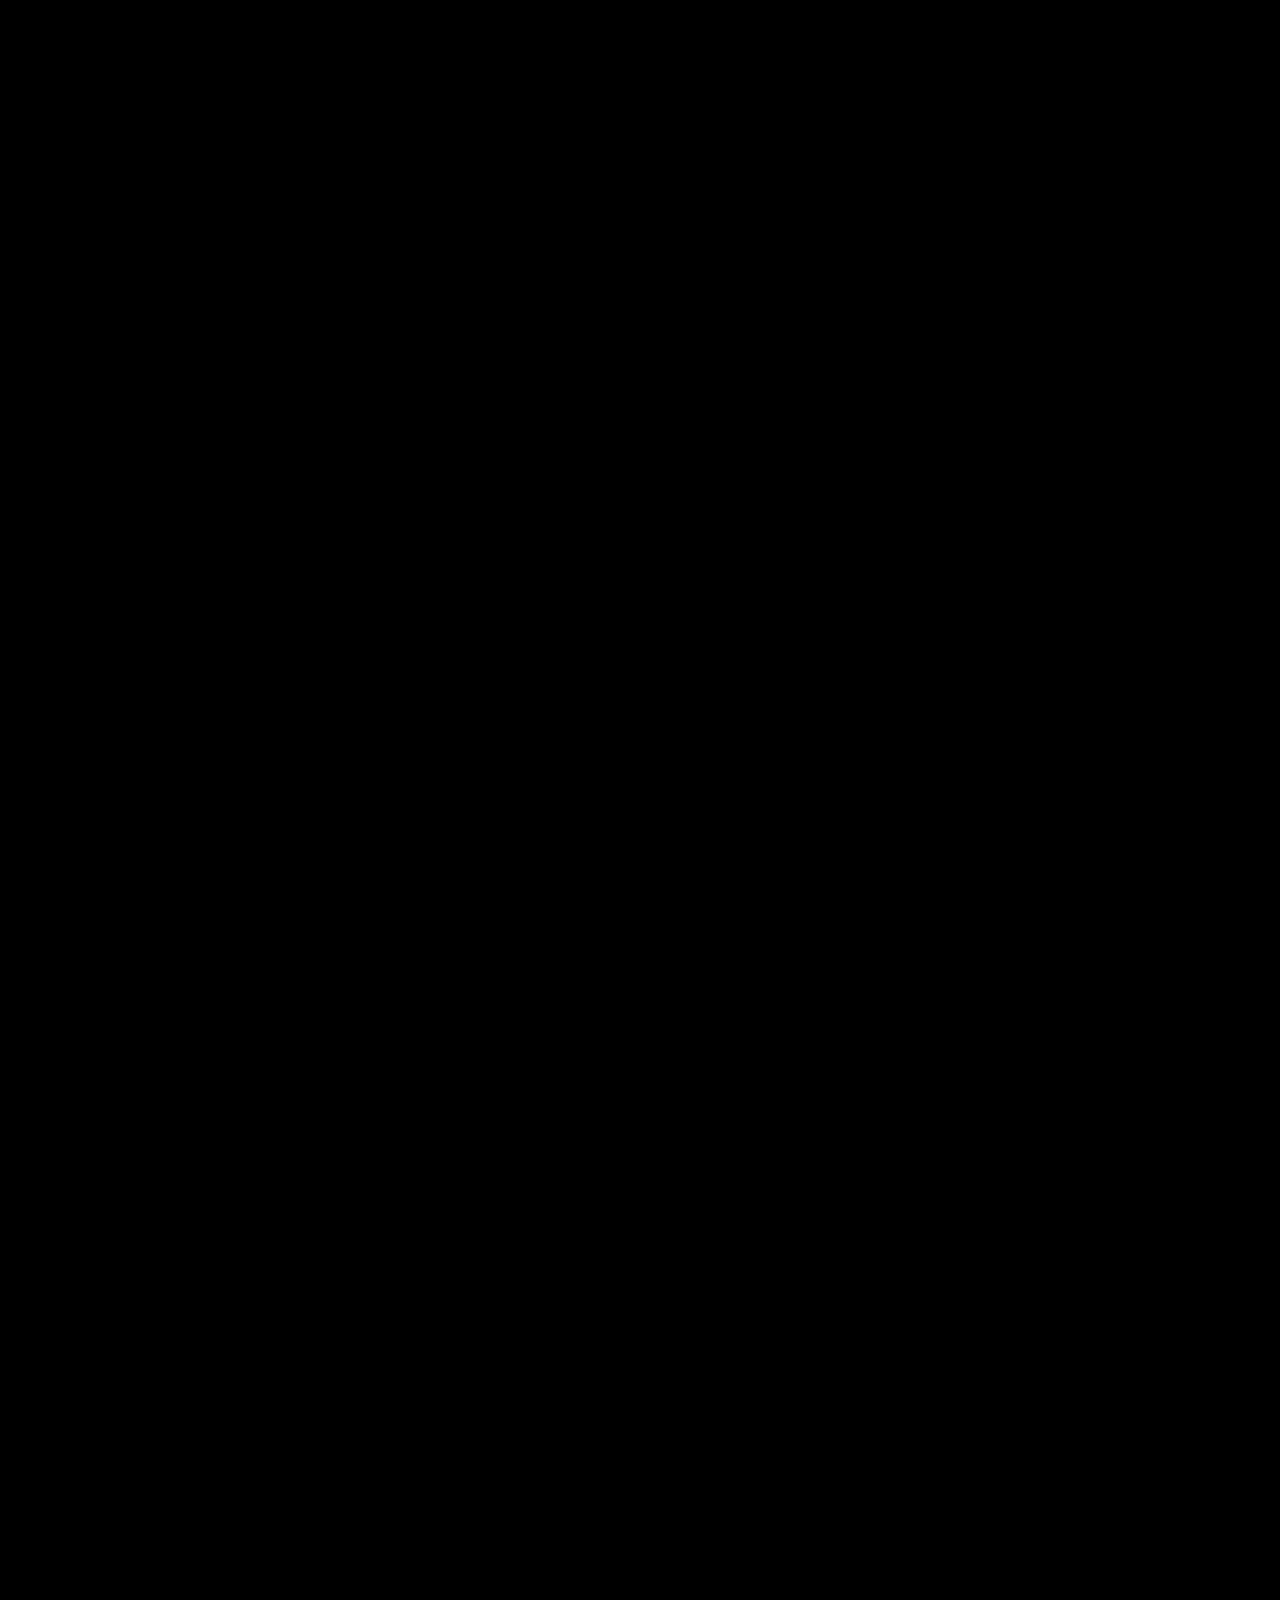
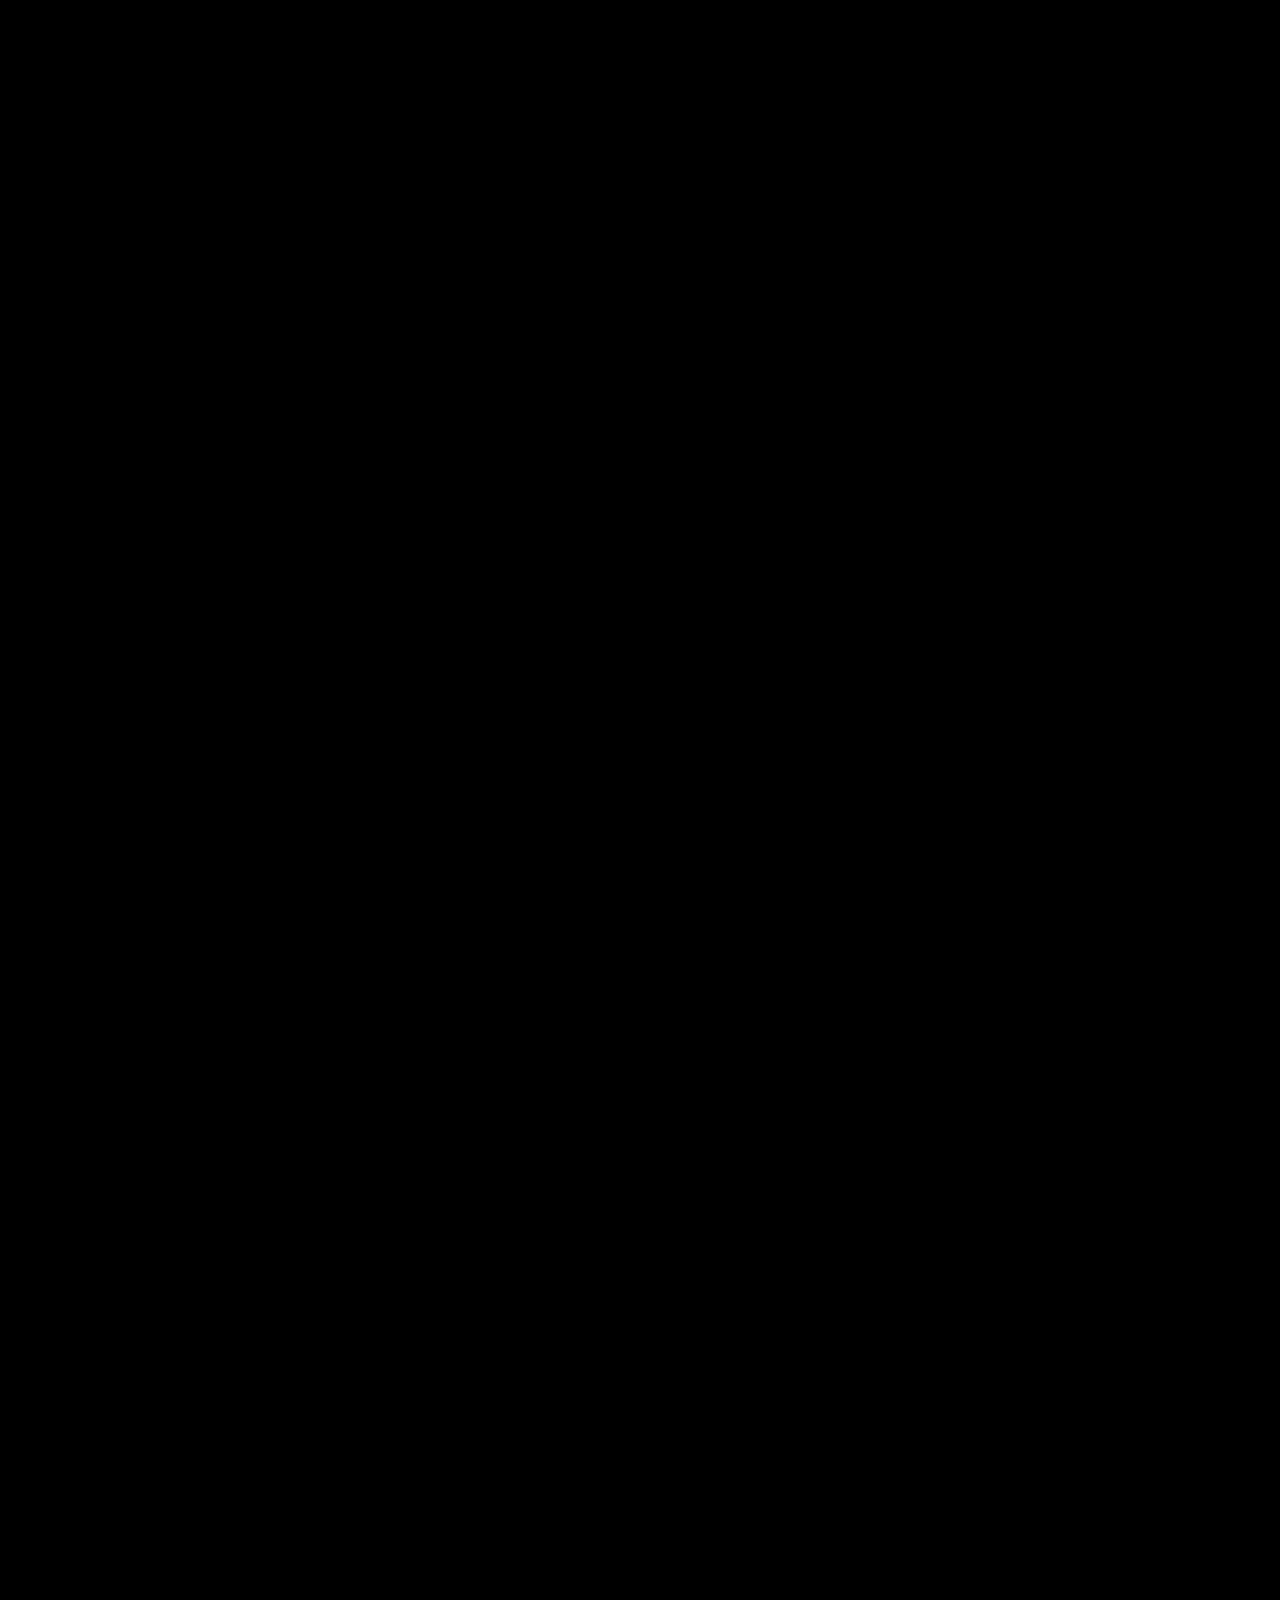
==== commit d8e9852f: "Add ElCargo and Taahud to the selected work ElCargo is a logistics planning platform with a 3D shipp" ====
--- a/index.html
+++ b/index.html
@@ -604,6 +604,31 @@
               and PostgreSQL.</p>
           </div>
 
+          <div class="proj" data-case="elcargo" data-href="work/elcargo.html?v=20261104" tabindex="0" role="link"
+            aria-label="Open the ElCargo case study">
+            <div class="label"><span>ElCargo</span><span class="right"><em>Logistics &amp; 3D Planning</em></span></div>
+            <div class="cover"><img
+                src="work/elcargo-cover-960.webp" srcset="work/elcargo-cover-640.webp 640w, work/elcargo-cover-960.webp 960w, work/elcargo-cover-1280.webp 1280w, work/elcargo-cover.webp 1600w"
+                sizes="(max-width: 760px) 88vw, 40vw" width="1600" height="1200"
+                alt="ElCargo landing screen for the 3D logistics planning platform" loading="lazy" decoding="async"></div>
+            <h3>Planning shipments in three dimensions</h3>
+            <p>Logistics platform for building shipping plans in an interactive 3D scene — containers, packages and
+              pallets with drag &amp; drop, saved layouts, PDF export, and Arabic/English UI.</p>
+          </div>
+
+          <div class="proj" data-case="taahud" data-href="work/taahud.html?v=20261104" tabindex="0" role="link"
+            aria-label="Open the Taahud case study">
+            <div class="label"><span>Taahud</span><span class="right"><em>Construction Platform</em><a class="live"
+                  href="https://taahud.sa/" target="_blank" rel="noopener">Live</a></span></div>
+            <div class="cover"><img
+                src="work/taahud-cover-960.webp" srcset="work/taahud-cover-640.webp 640w, work/taahud-cover-960.webp 960w, work/taahud-cover-1280.webp 1280w, work/taahud-cover.webp 1600w"
+                sizes="(max-width: 760px) 88vw, 40vw" width="1600" height="1200"
+                alt="Taahud construction platform landing page in Arabic" loading="lazy" decoding="async"></div>
+            <h3>One platform for the whole construction chain</h3>
+            <p>Arabic-first platform connecting contractors, engineering offices, developers and suppliers — projects,
+              quotes, digital contracts and escrow payments, plus verified project intelligence.</p>
+          </div>
+
         </div>
       </section>
 
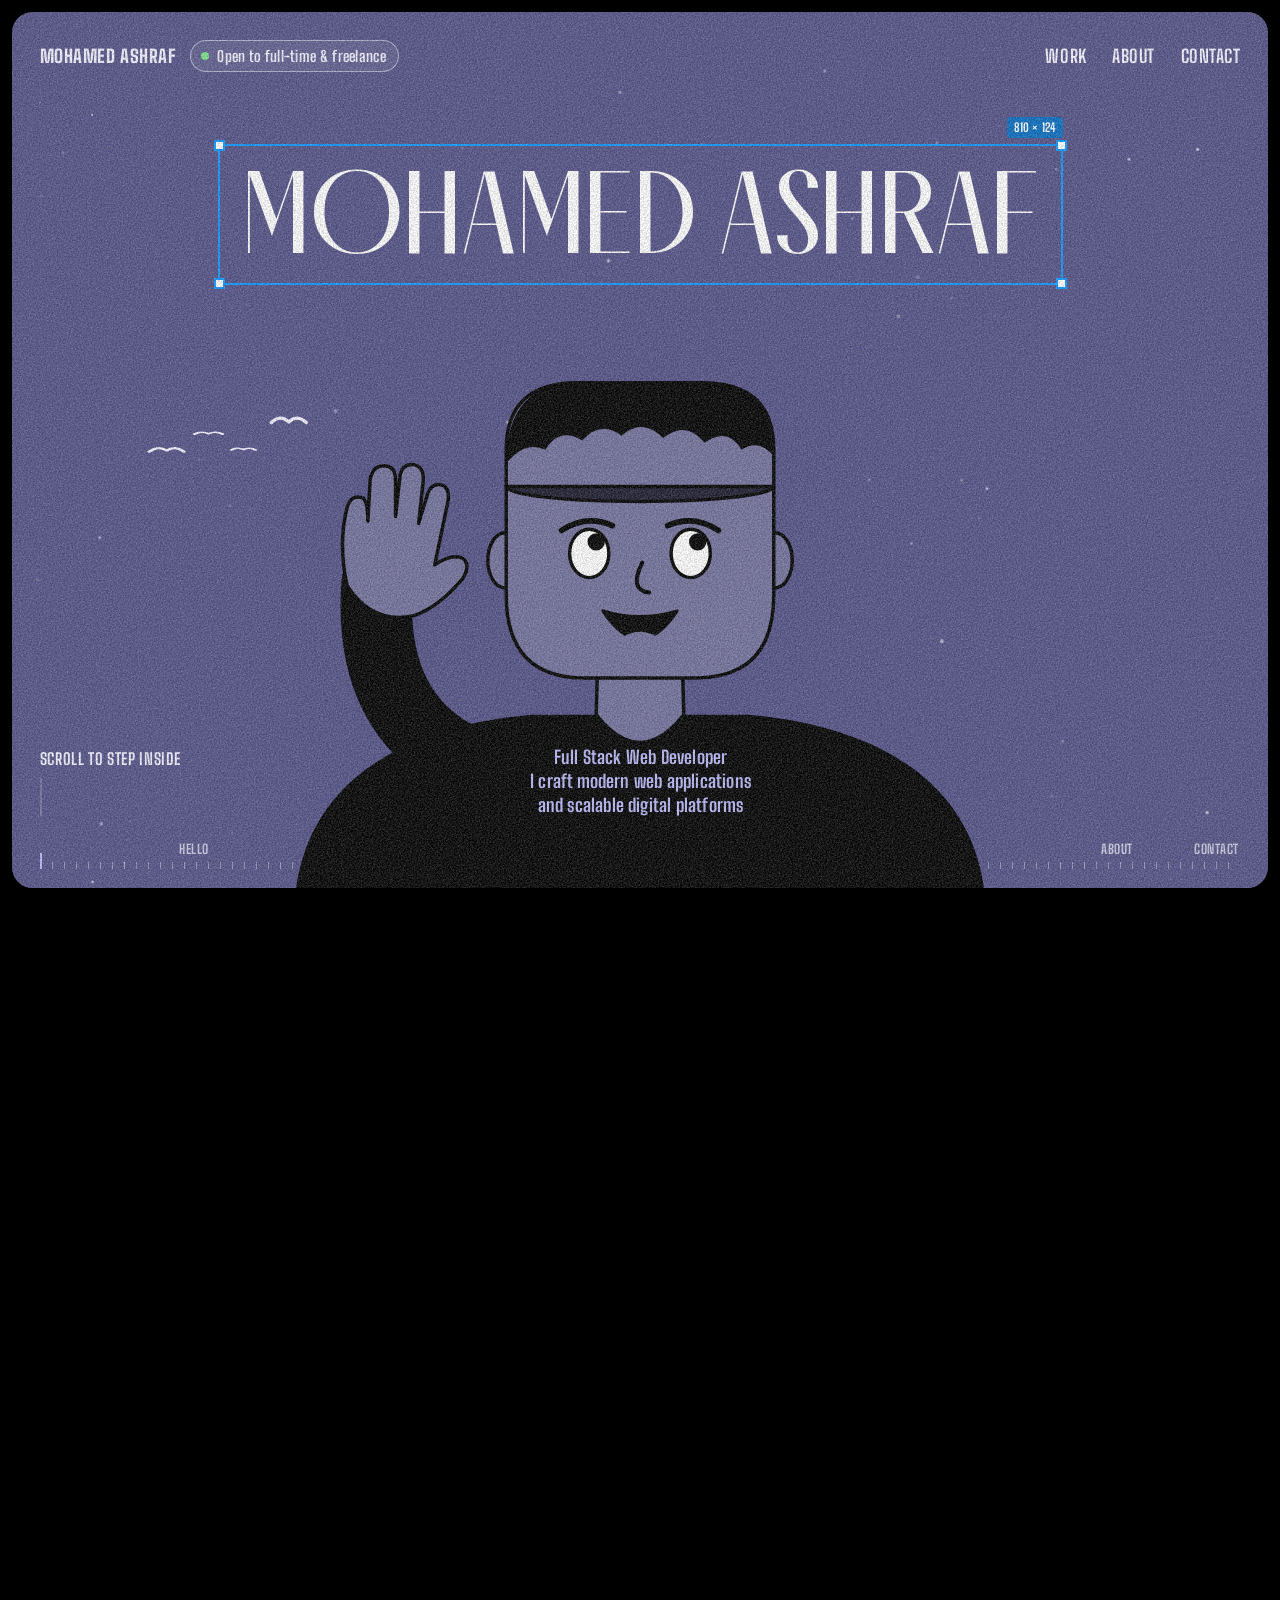
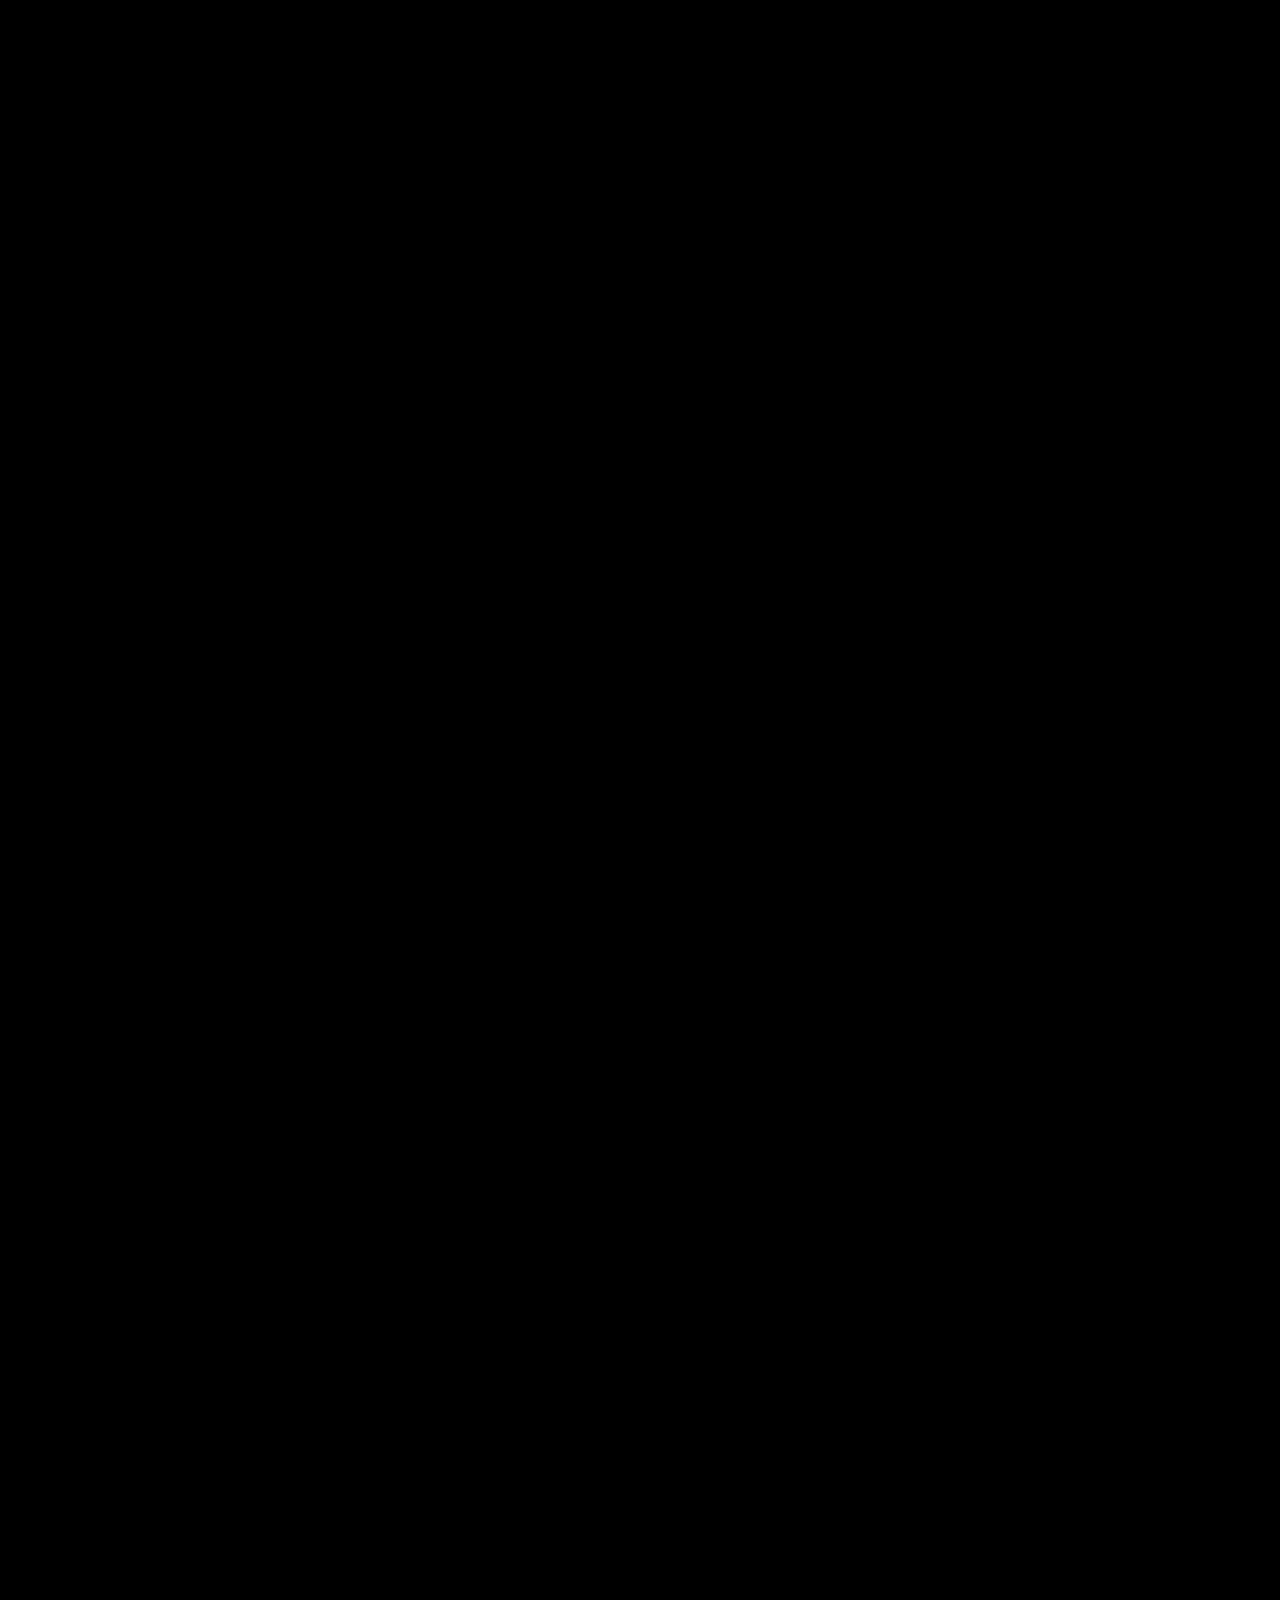
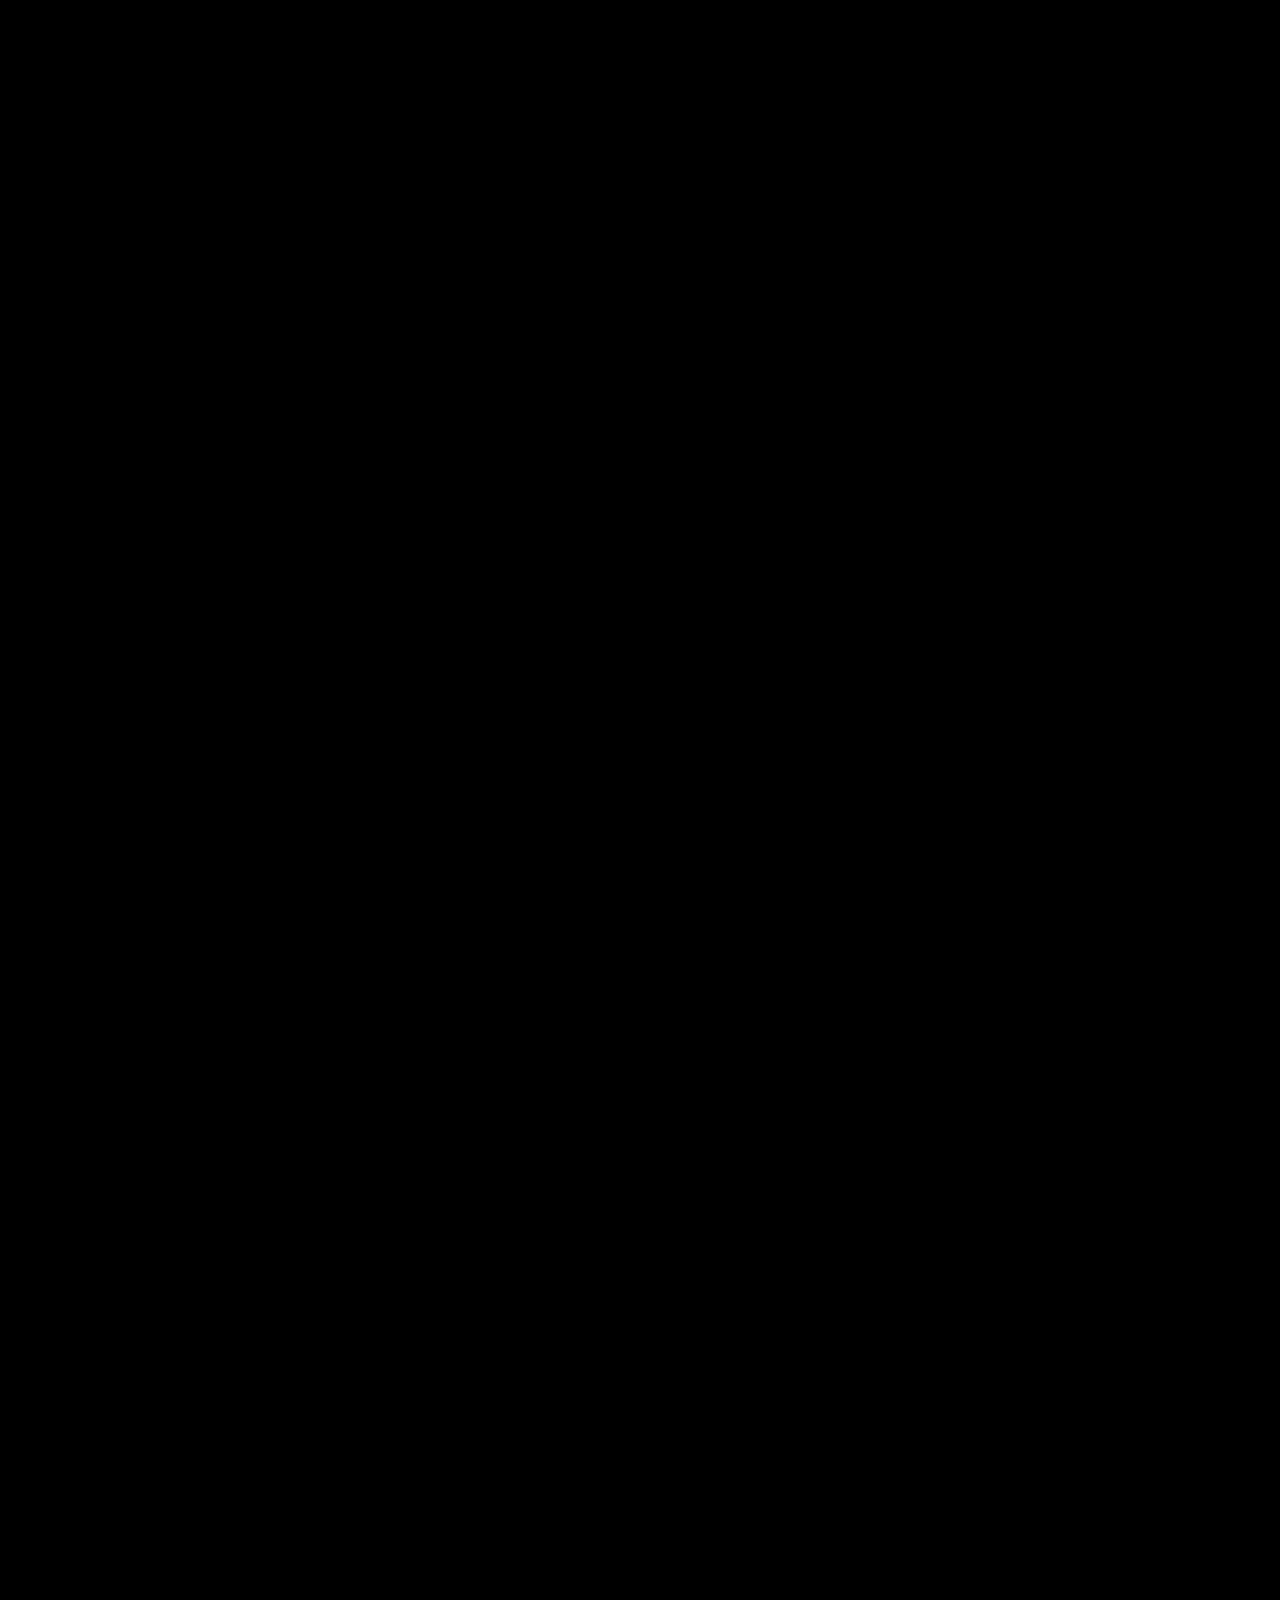
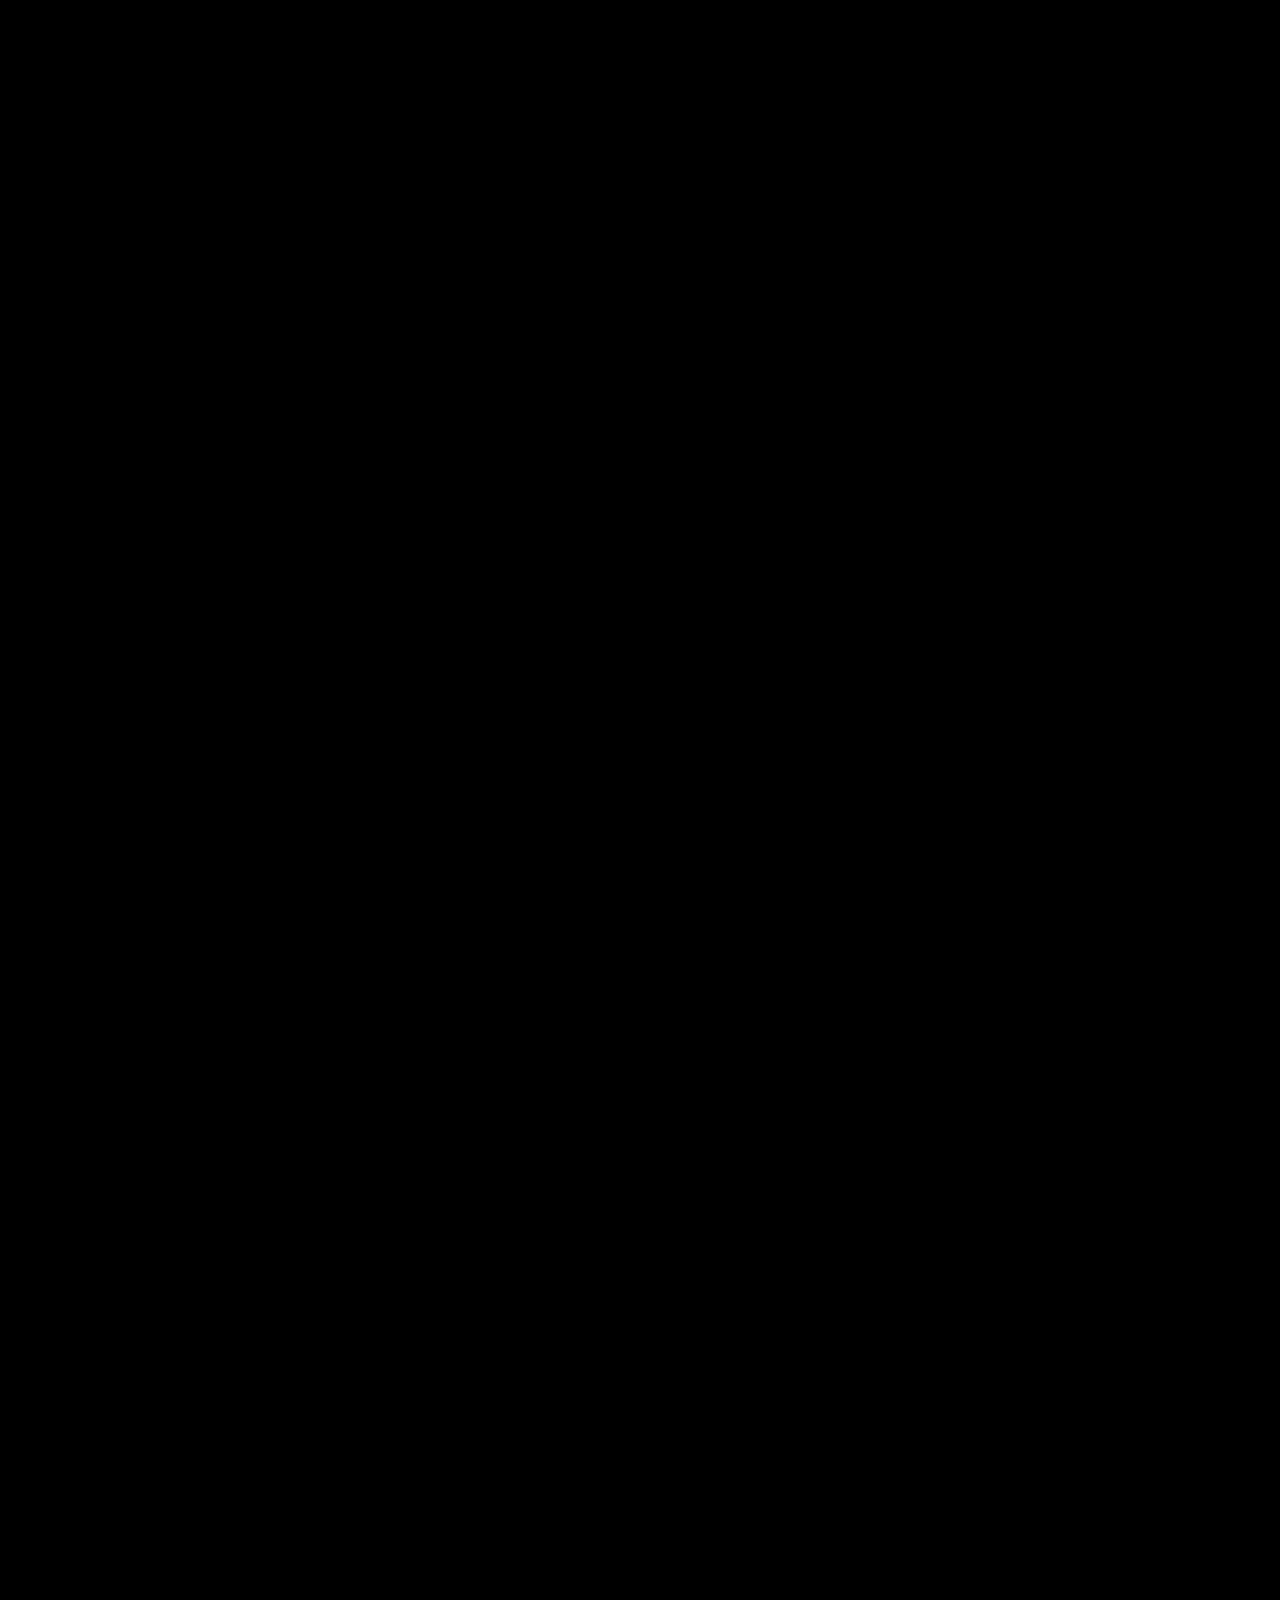
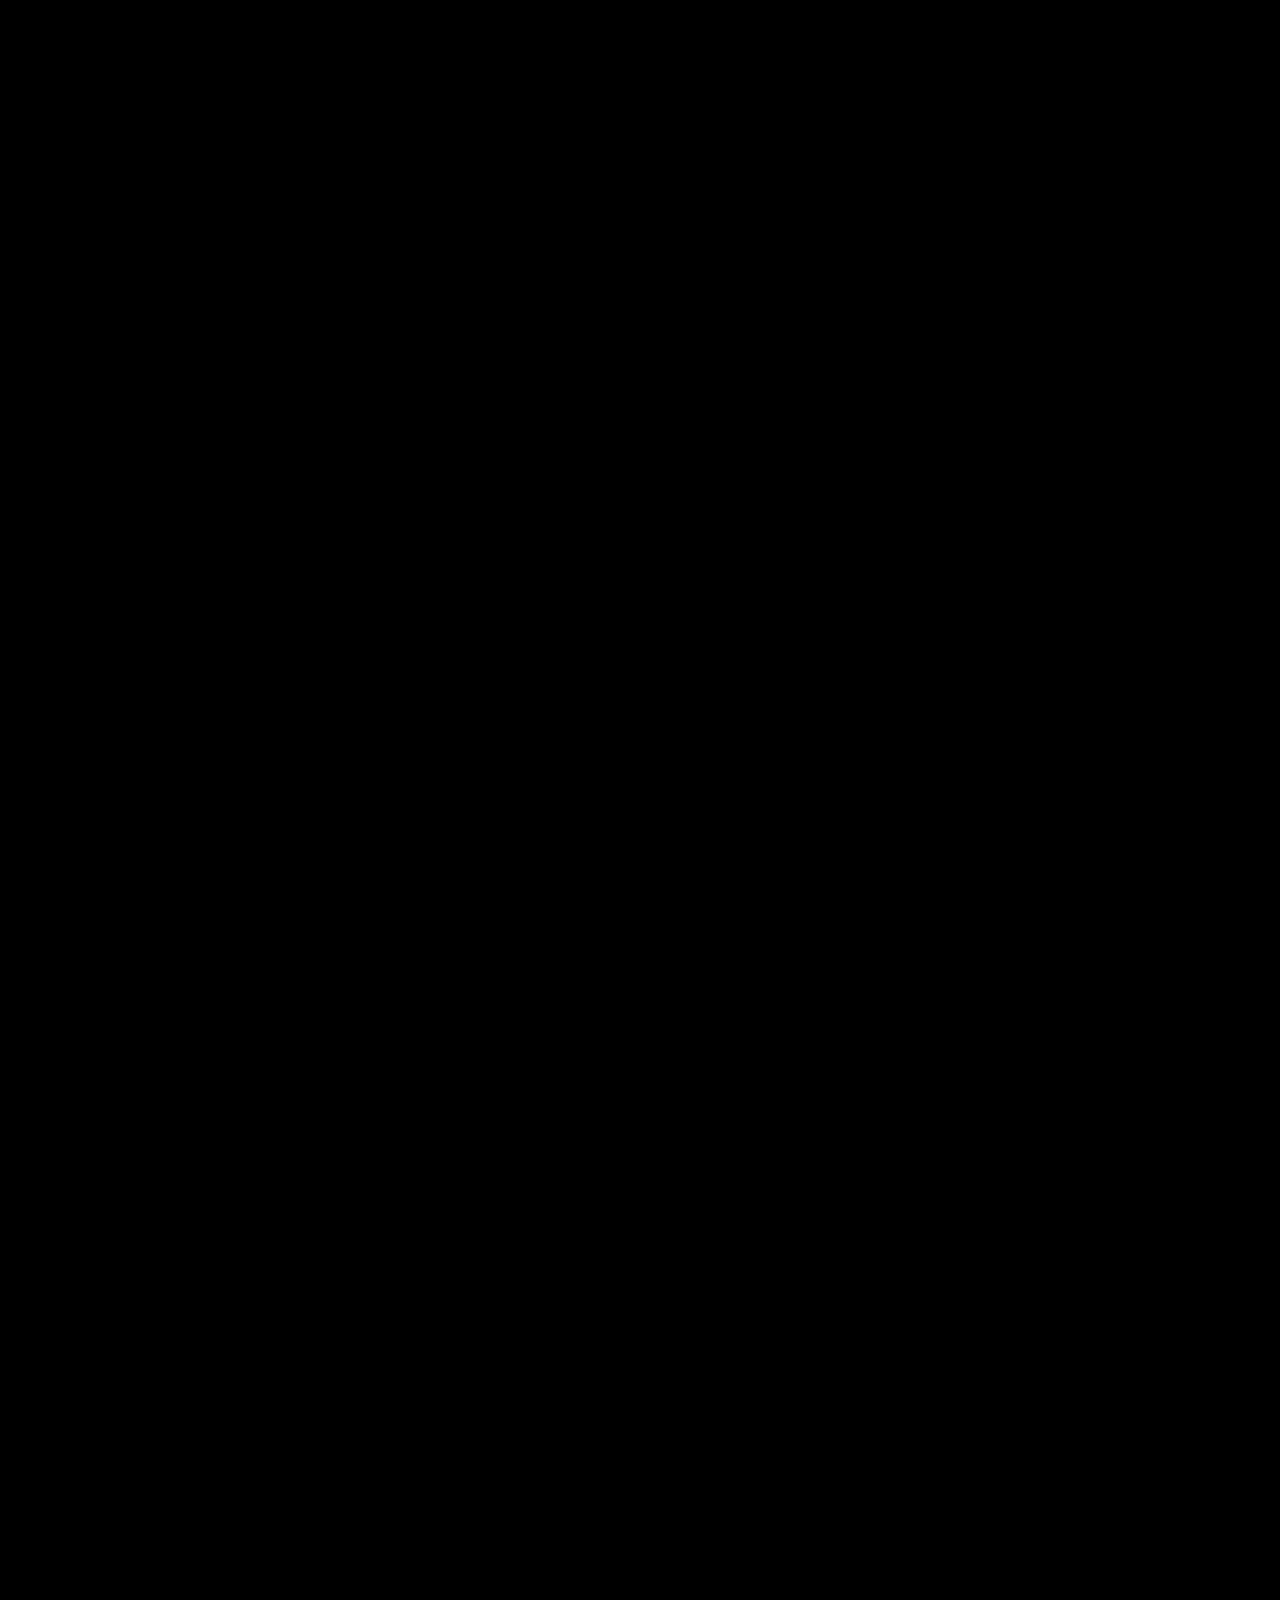
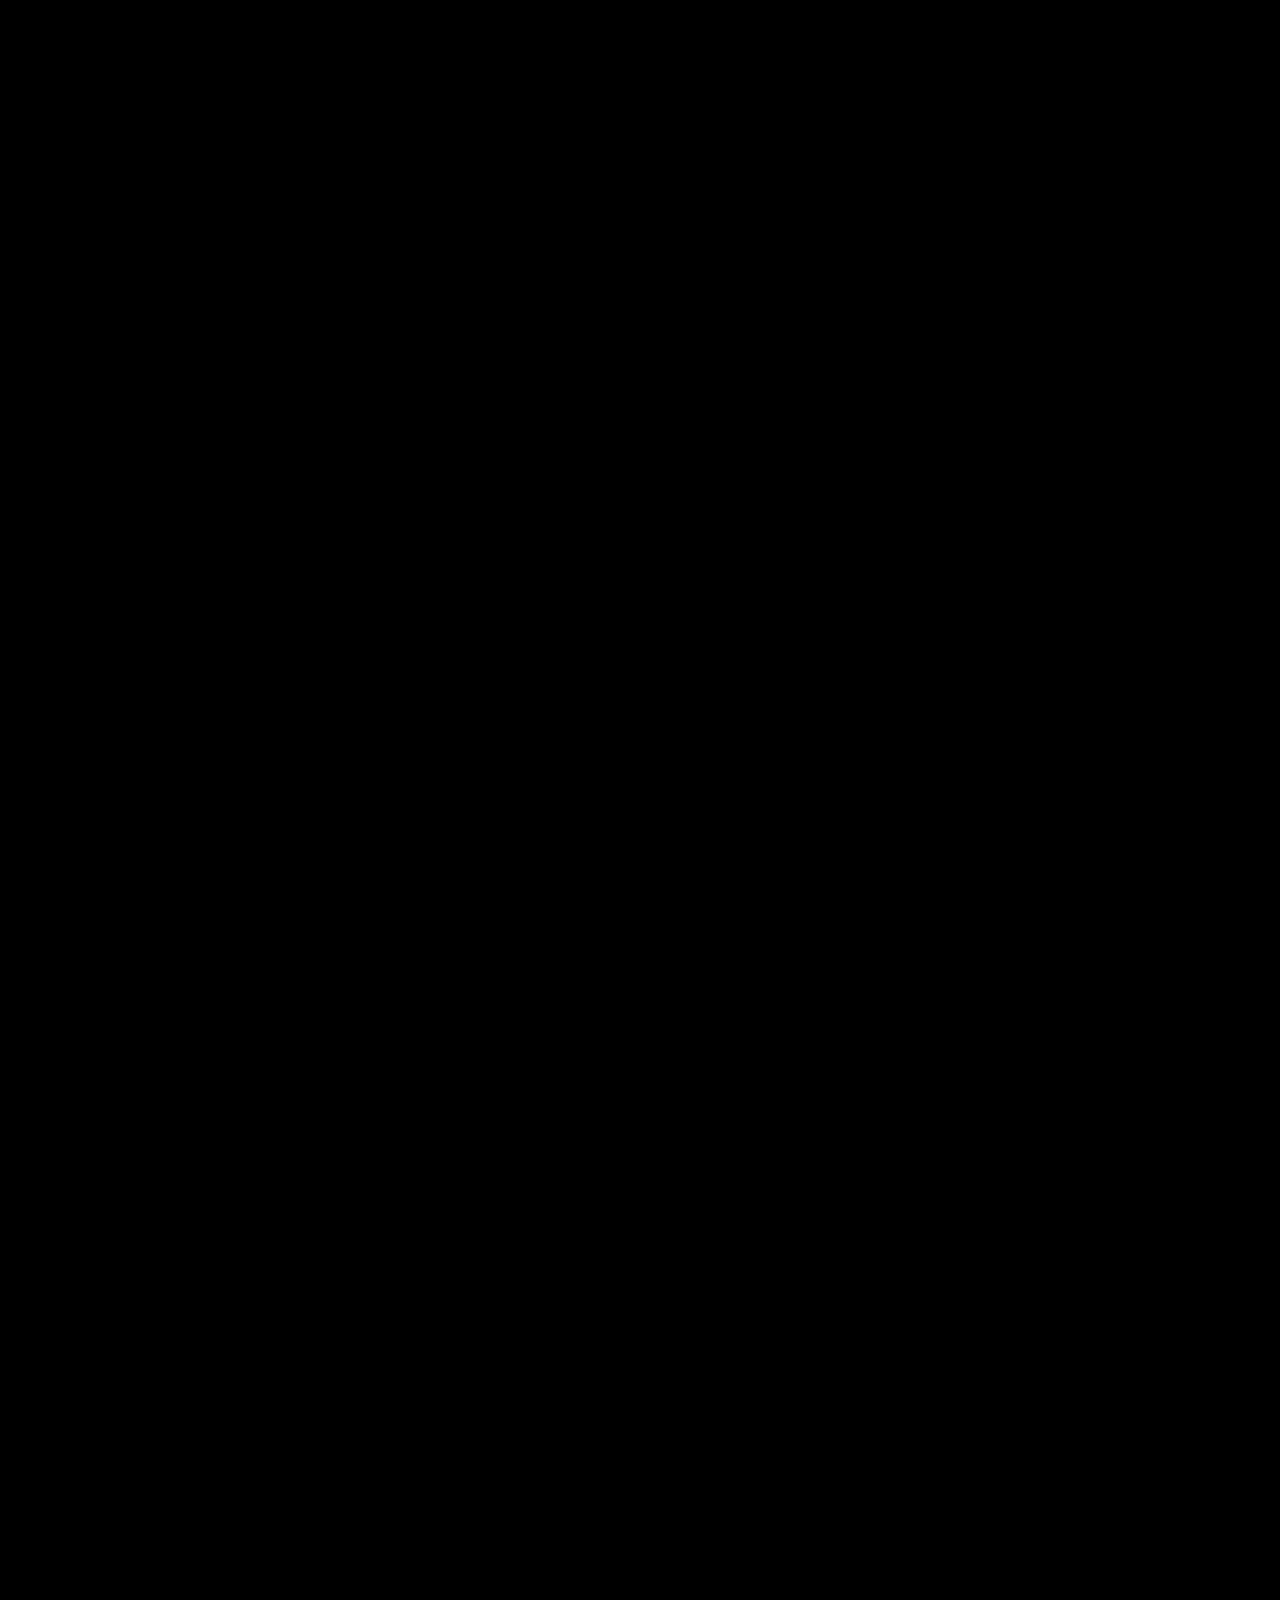
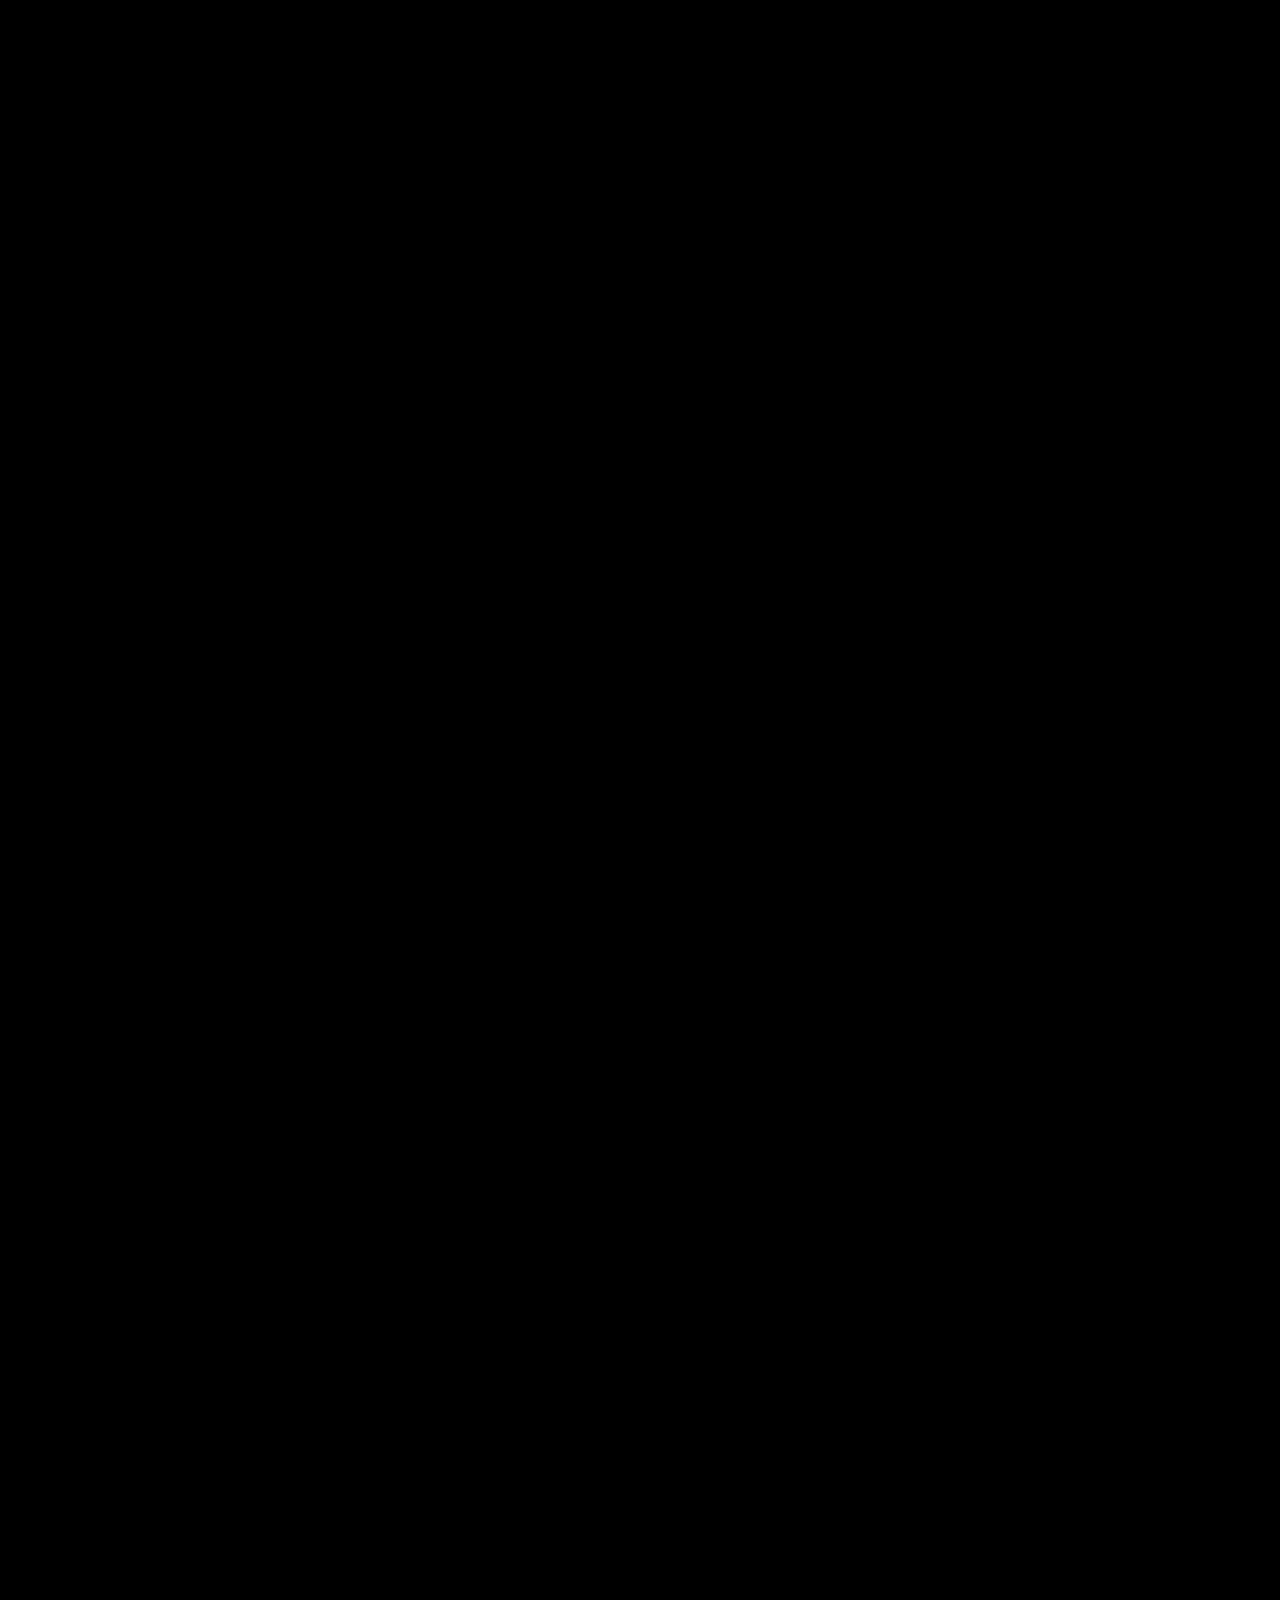
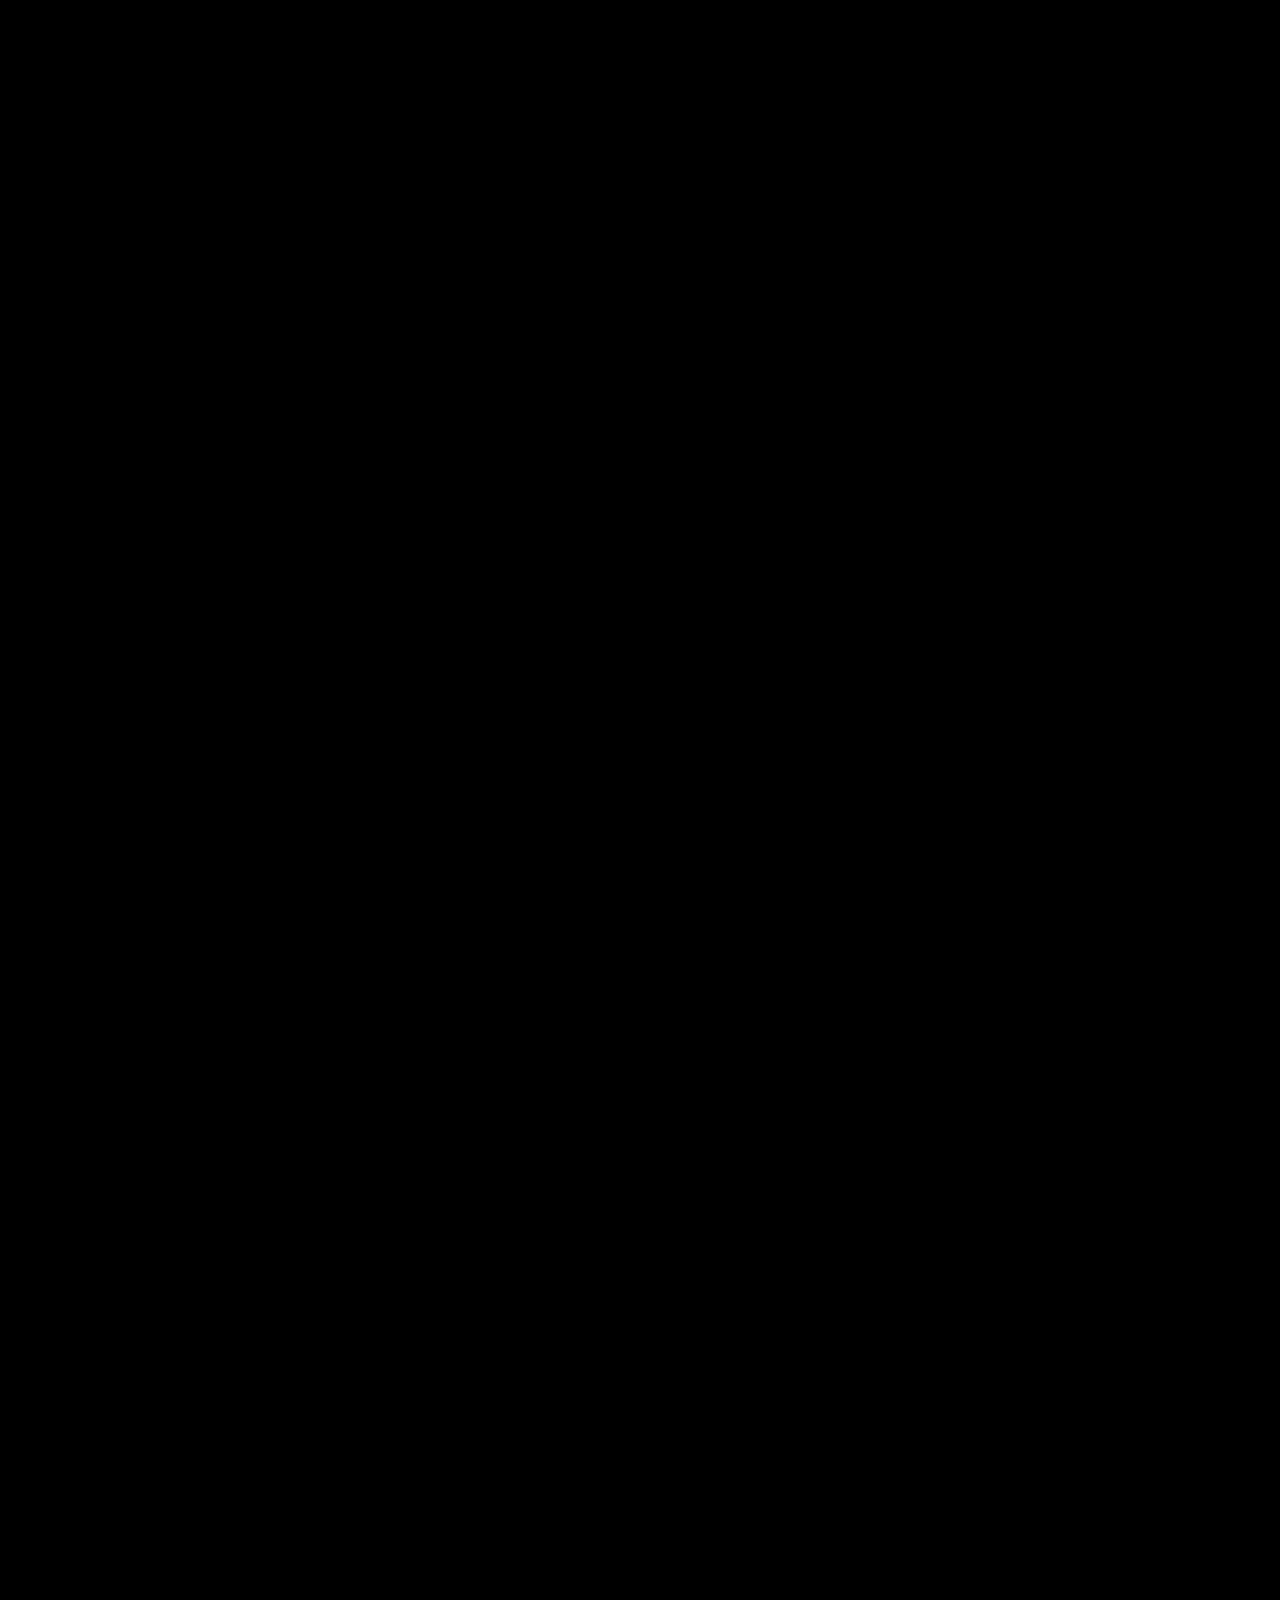
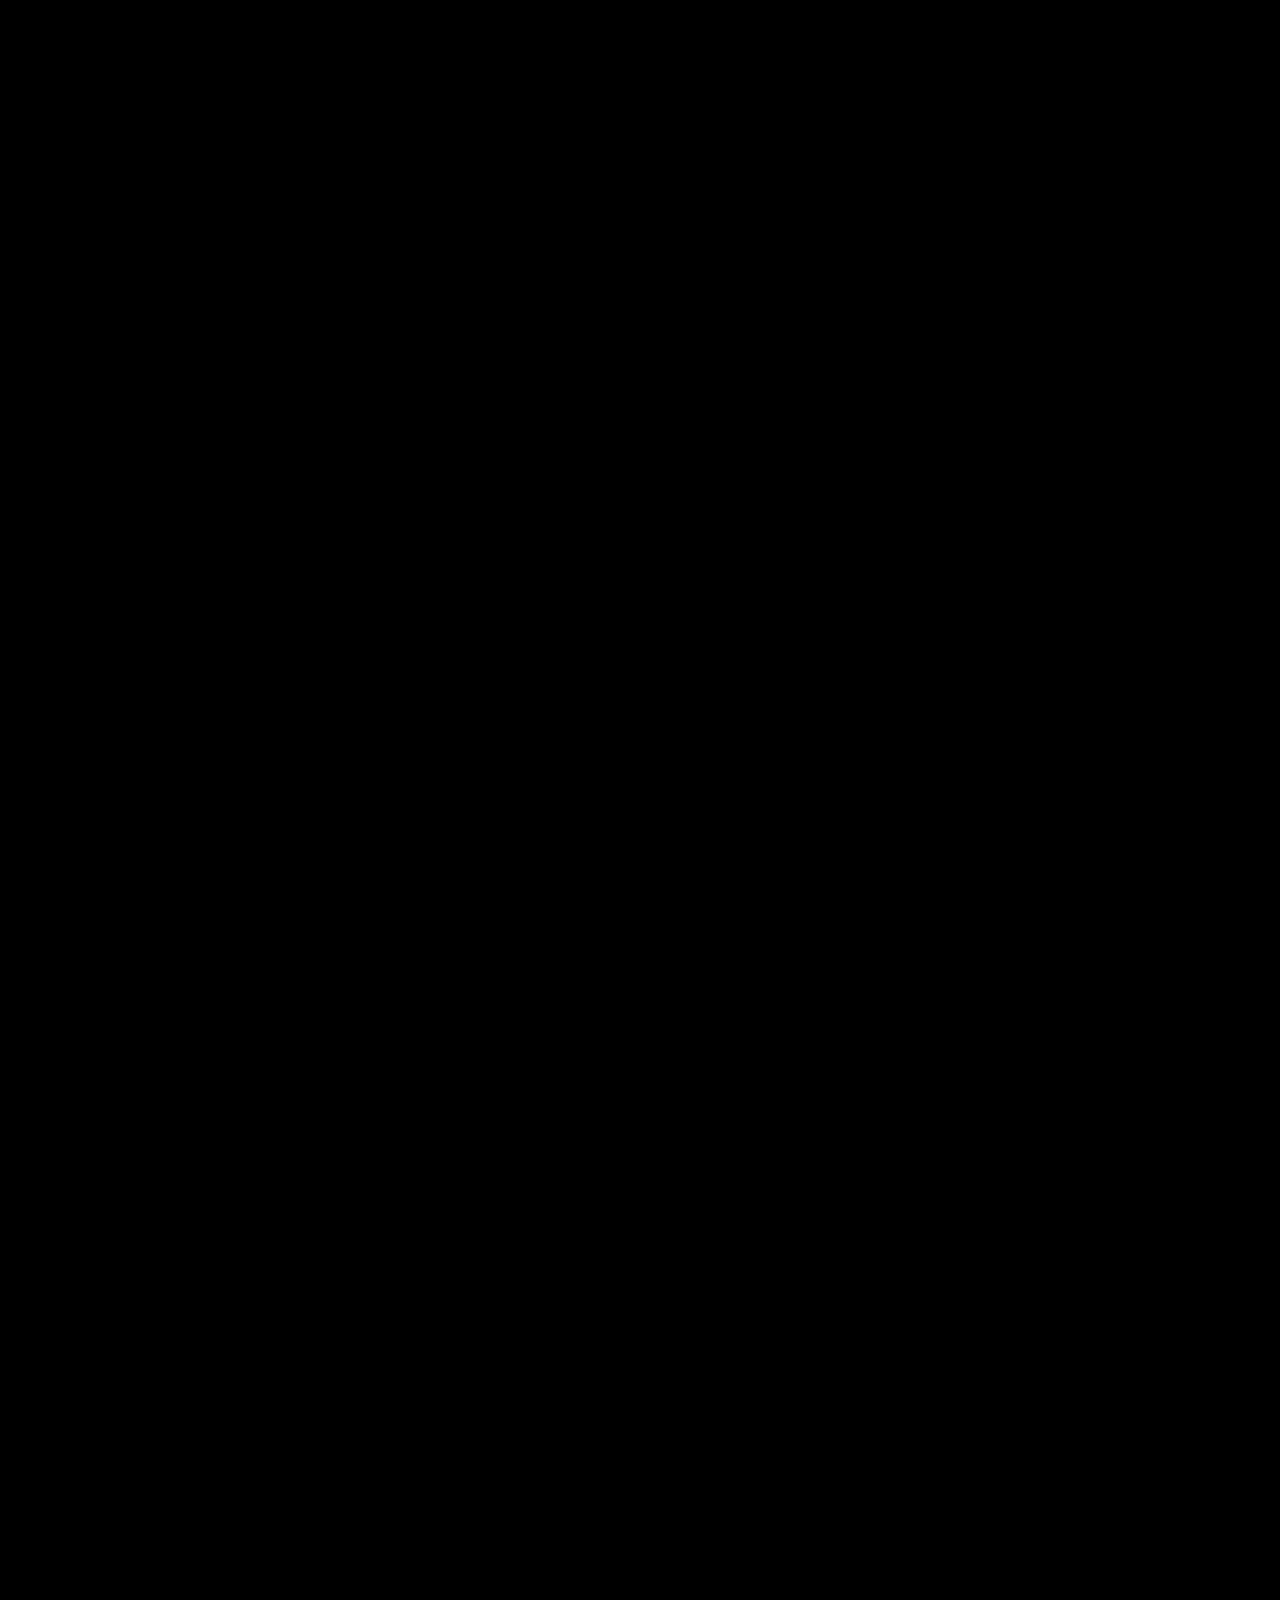
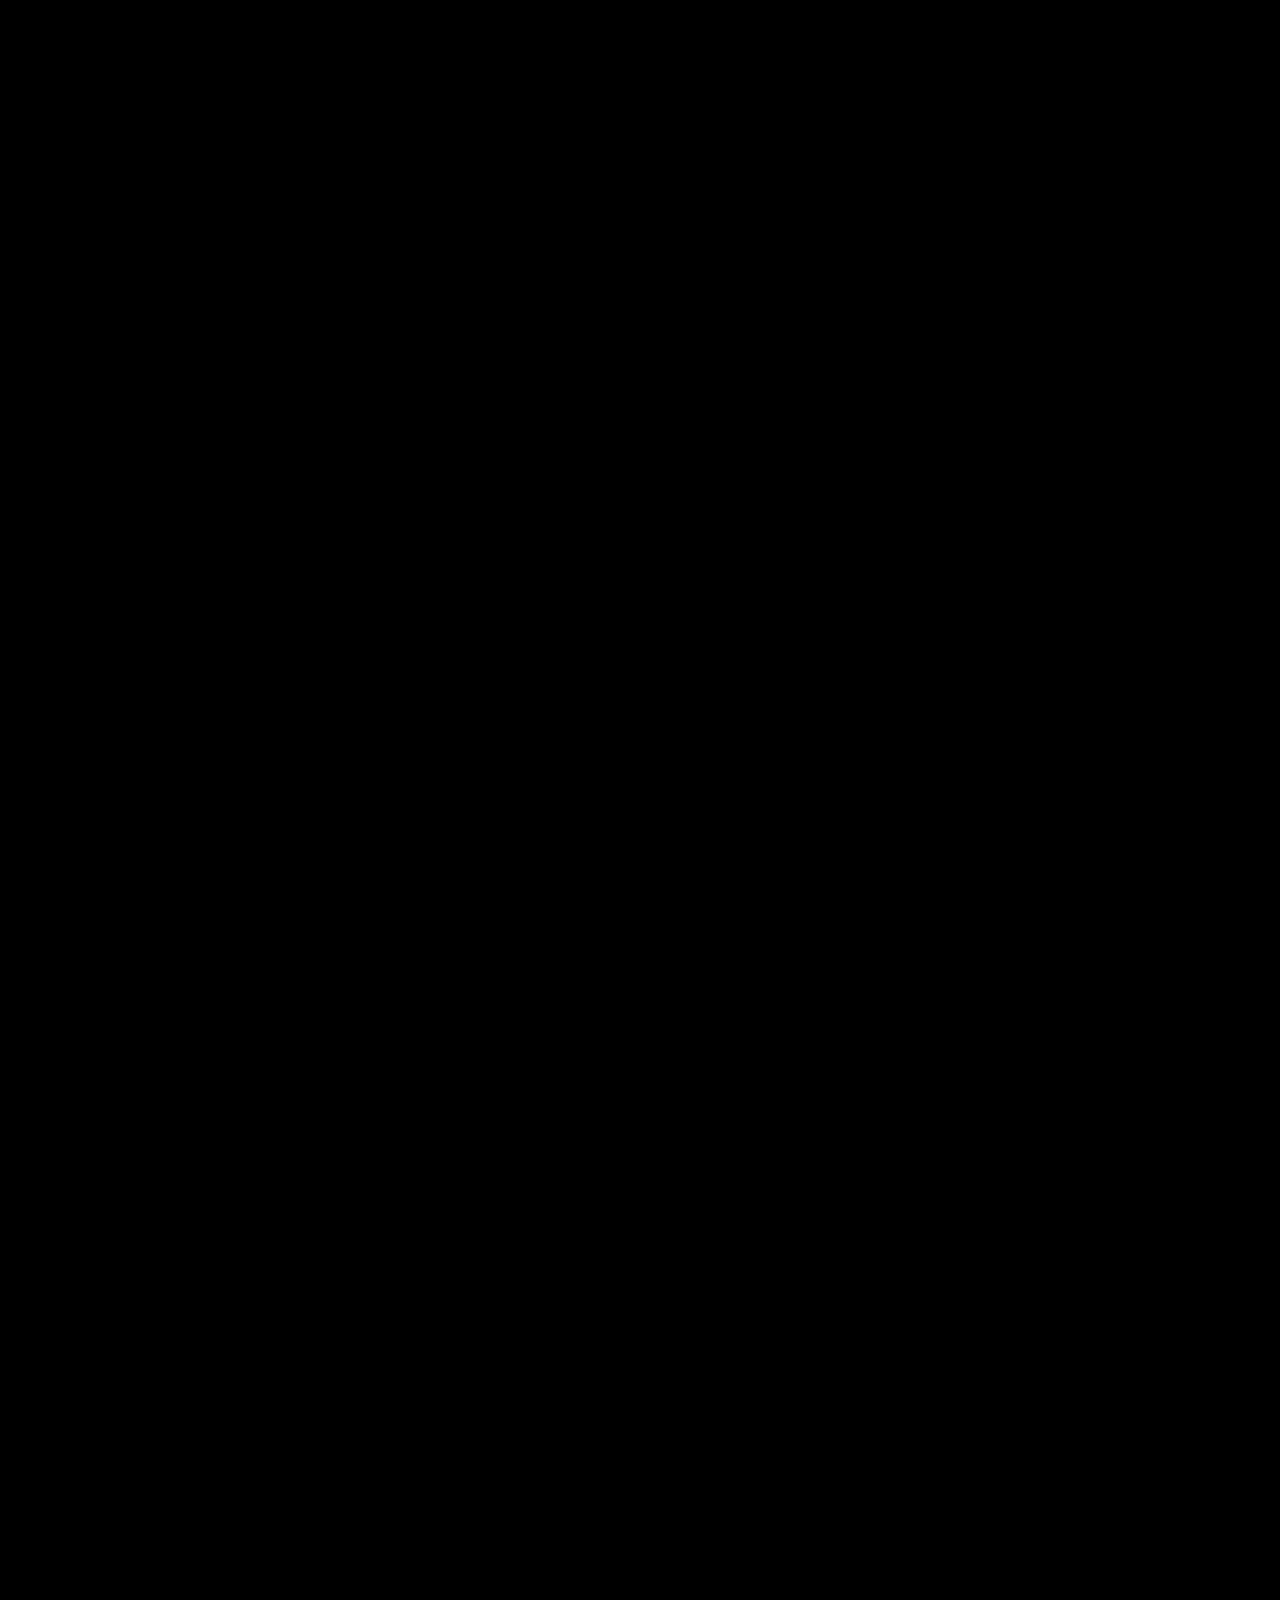
==== commit 883c39aa: "Use the admin panel screenshot as the ElCargo cover" ====
--- a/index.html
+++ b/index.html
@@ -604,13 +604,13 @@
               and PostgreSQL.</p>
           </div>
 
-          <div class="proj" data-case="elcargo" data-href="work/elcargo.html?v=20261104" tabindex="0" role="link"
+          <div class="proj" data-case="elcargo" data-href="work/elcargo.html?v=20261104b" tabindex="0" role="link"
             aria-label="Open the ElCargo case study">
             <div class="label"><span>ElCargo</span><span class="right"><em>Logistics &amp; 3D Planning</em></span></div>
             <div class="cover"><img
-                src="work/elcargo-cover-960.webp" srcset="work/elcargo-cover-640.webp 640w, work/elcargo-cover-960.webp 960w, work/elcargo-cover-1280.webp 1280w, work/elcargo-cover.webp 1600w"
+                src="work/elcargo-cover-960.webp?v=20261104" srcset="work/elcargo-cover-640.webp?v=20261104 640w, work/elcargo-cover-960.webp?v=20261104 960w, work/elcargo-cover-1280.webp?v=20261104 1280w, work/elcargo-cover.webp?v=20261104 1600w"
                 sizes="(max-width: 760px) 88vw, 40vw" width="1600" height="1200"
-                alt="ElCargo landing screen for the 3D logistics planning platform" loading="lazy" decoding="async"></div>
+                alt="ElCargo admin panel with the cargo and plan management dashboard" loading="lazy" decoding="async"></div>
             <h3>Planning shipments in three dimensions</h3>
             <p>Logistics platform for building shipping plans in an interactive 3D scene — containers, packages and
               pallets with drag &amp; drop, saved layouts, PDF export, and Arabic/English UI.</p>
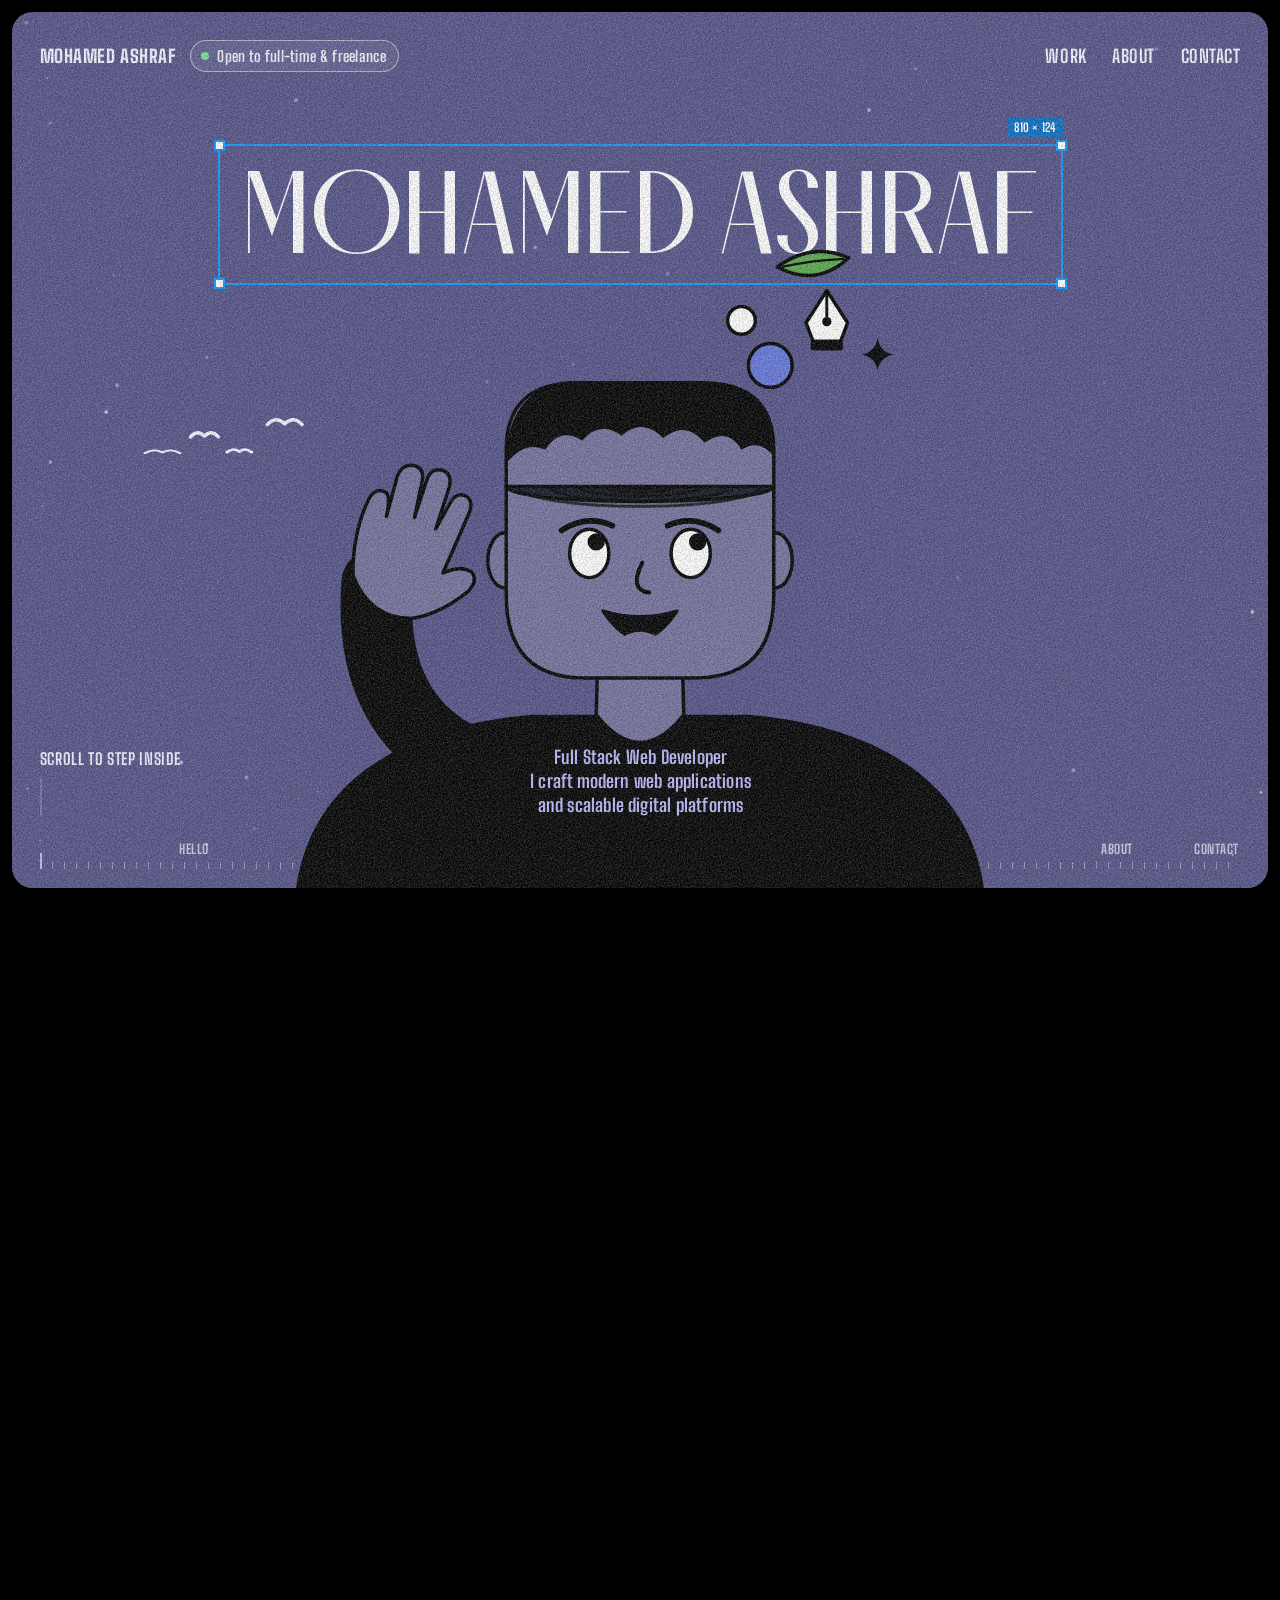
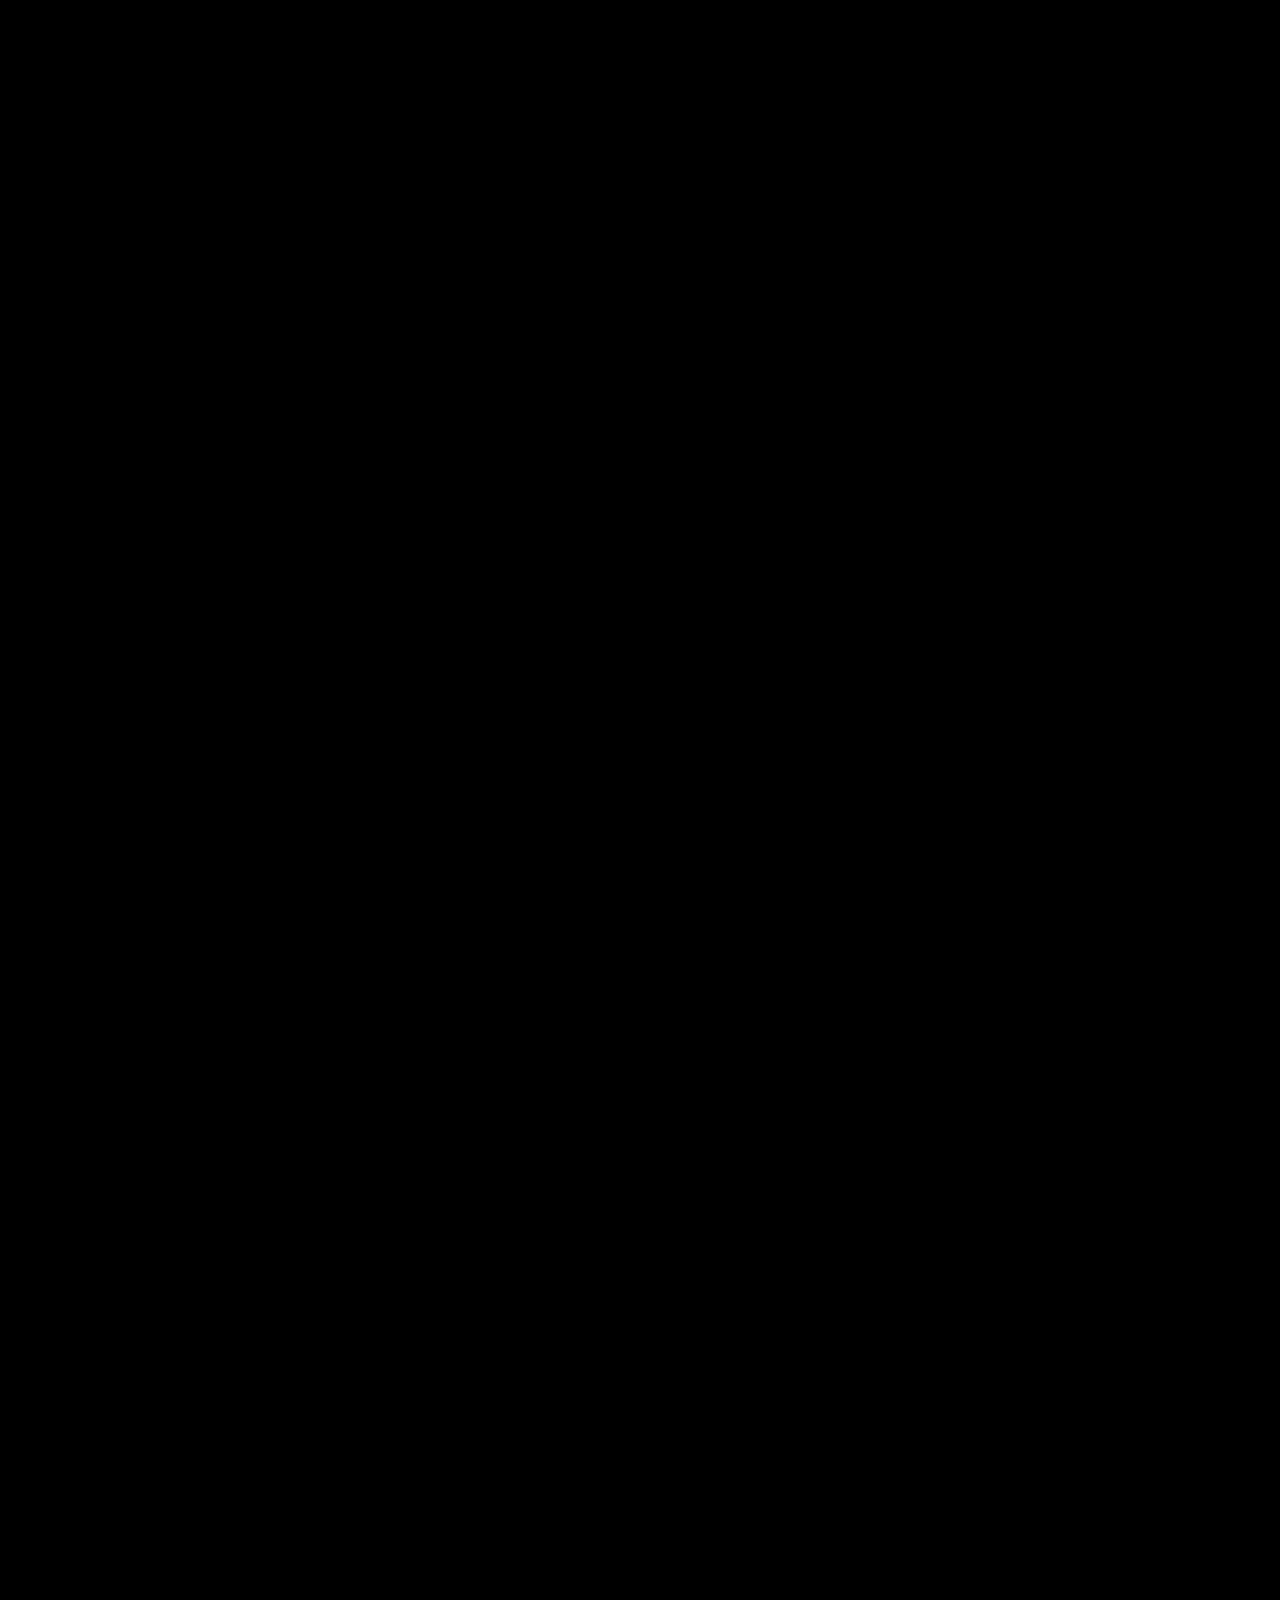
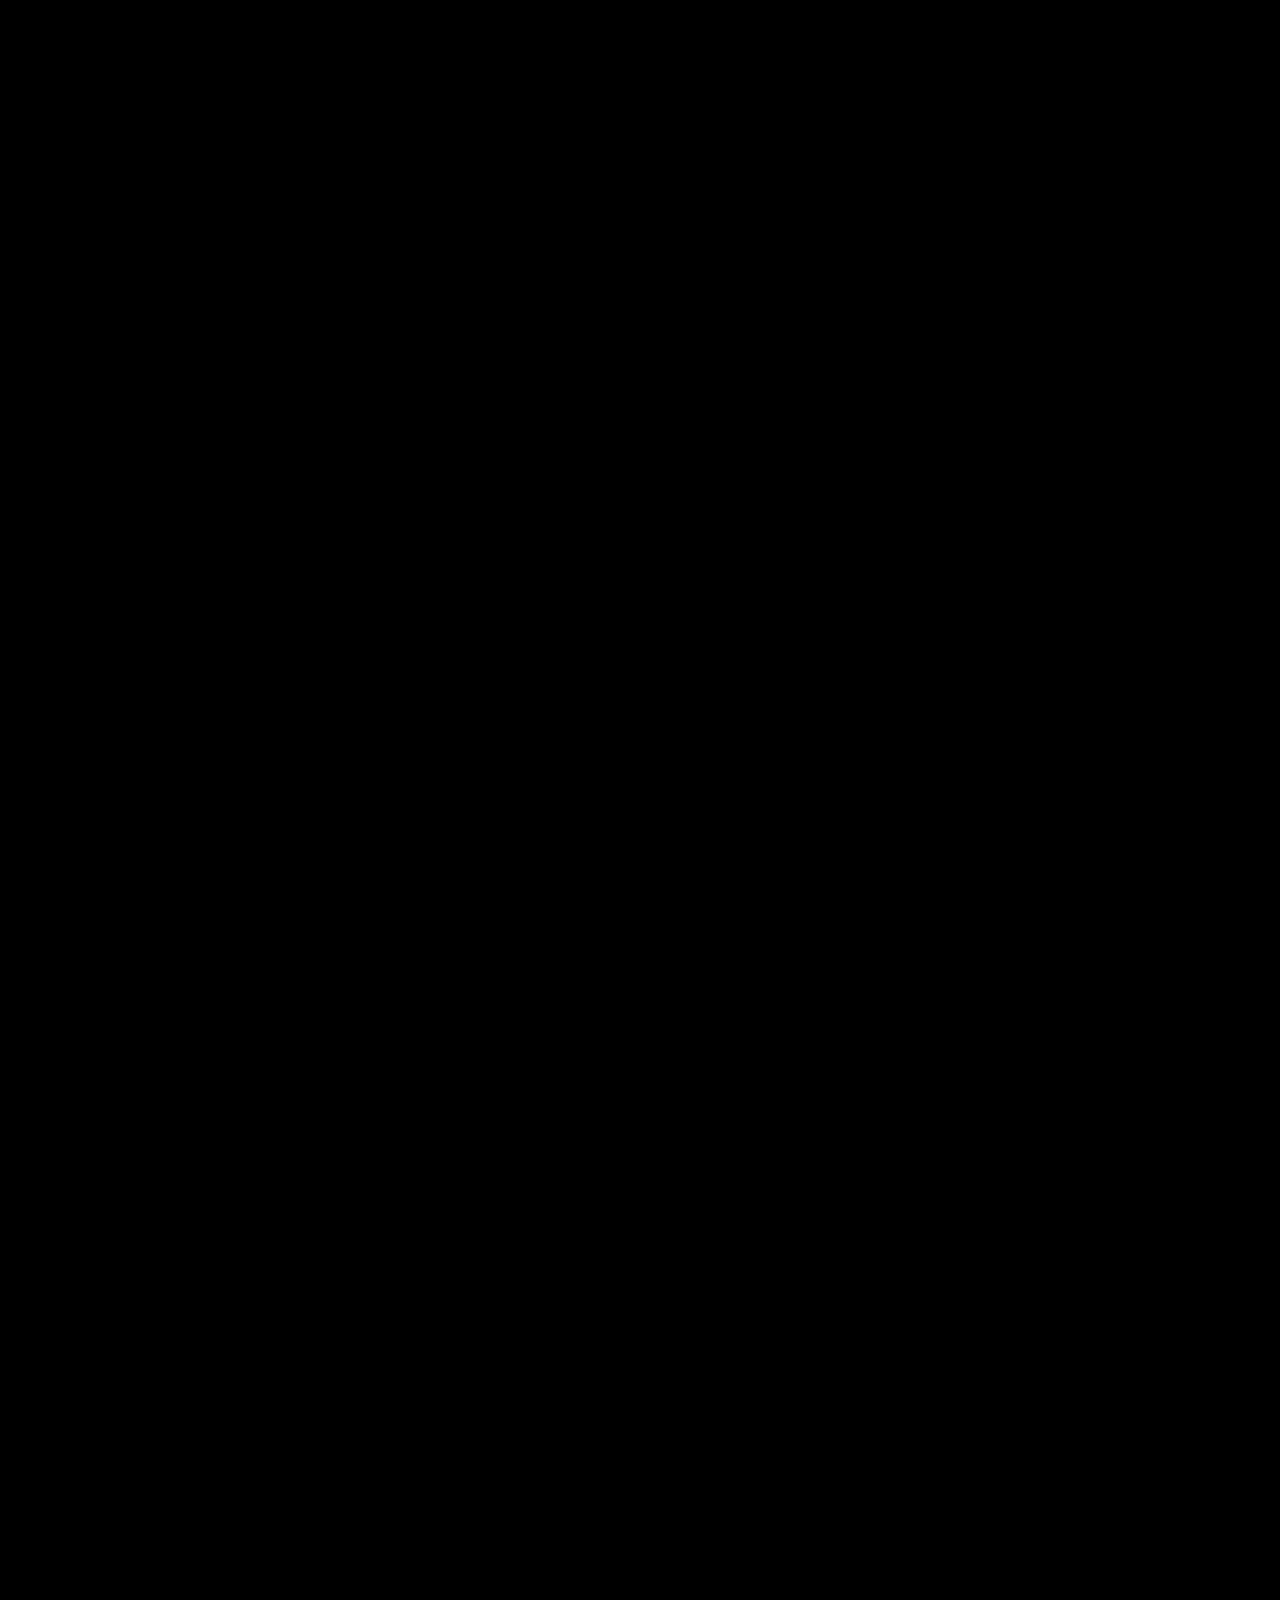
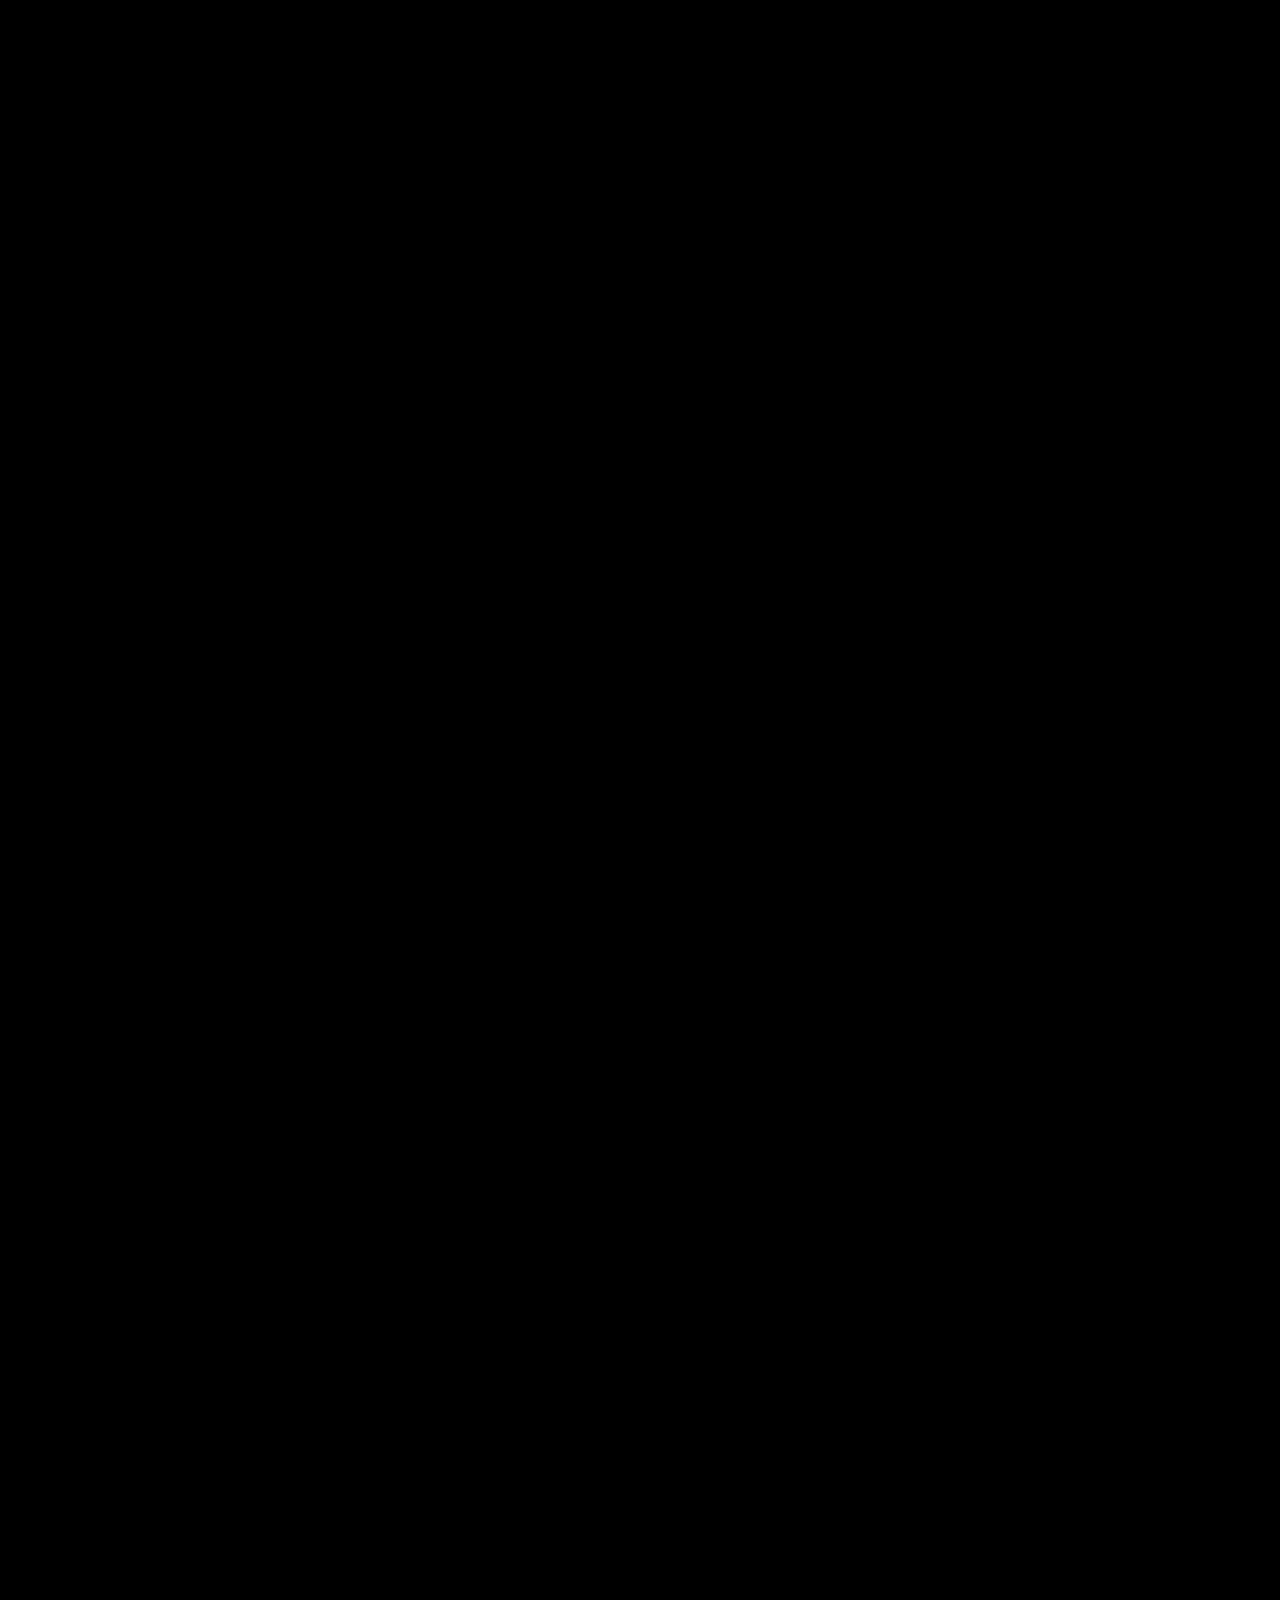
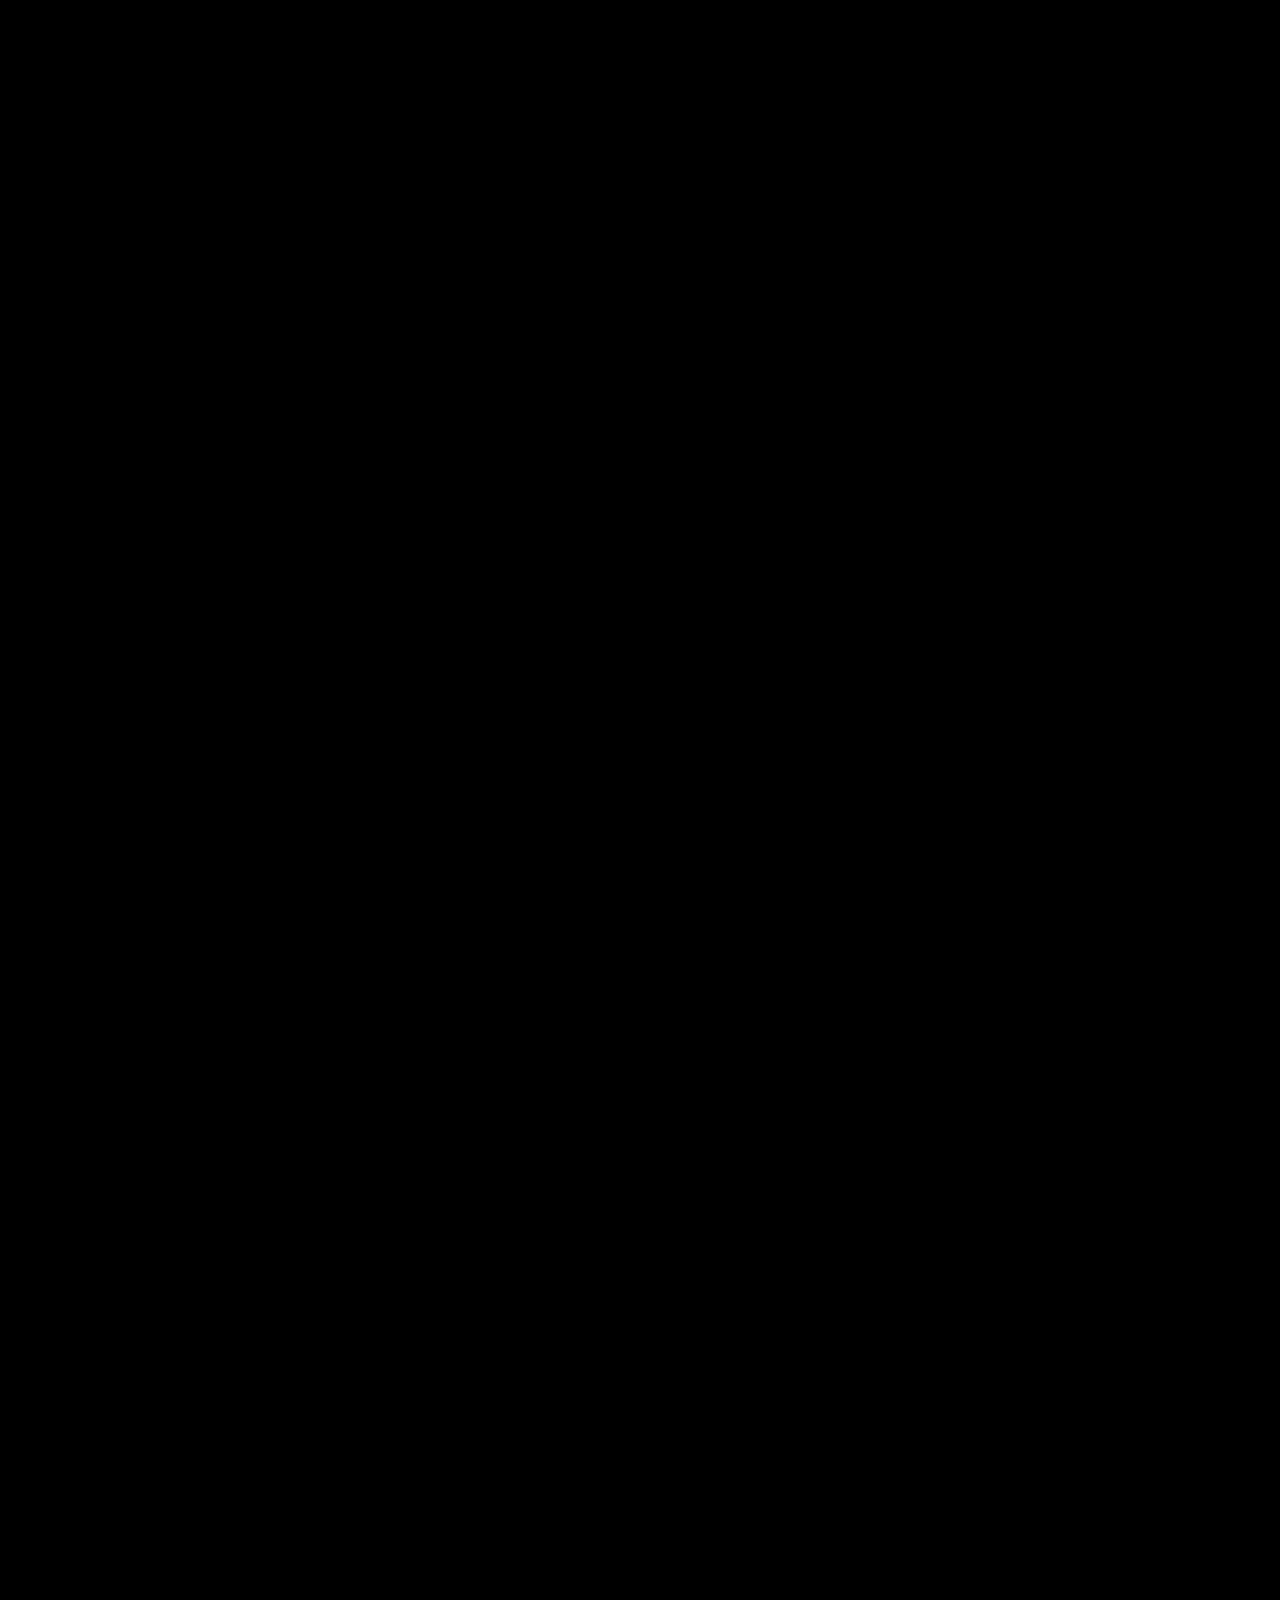
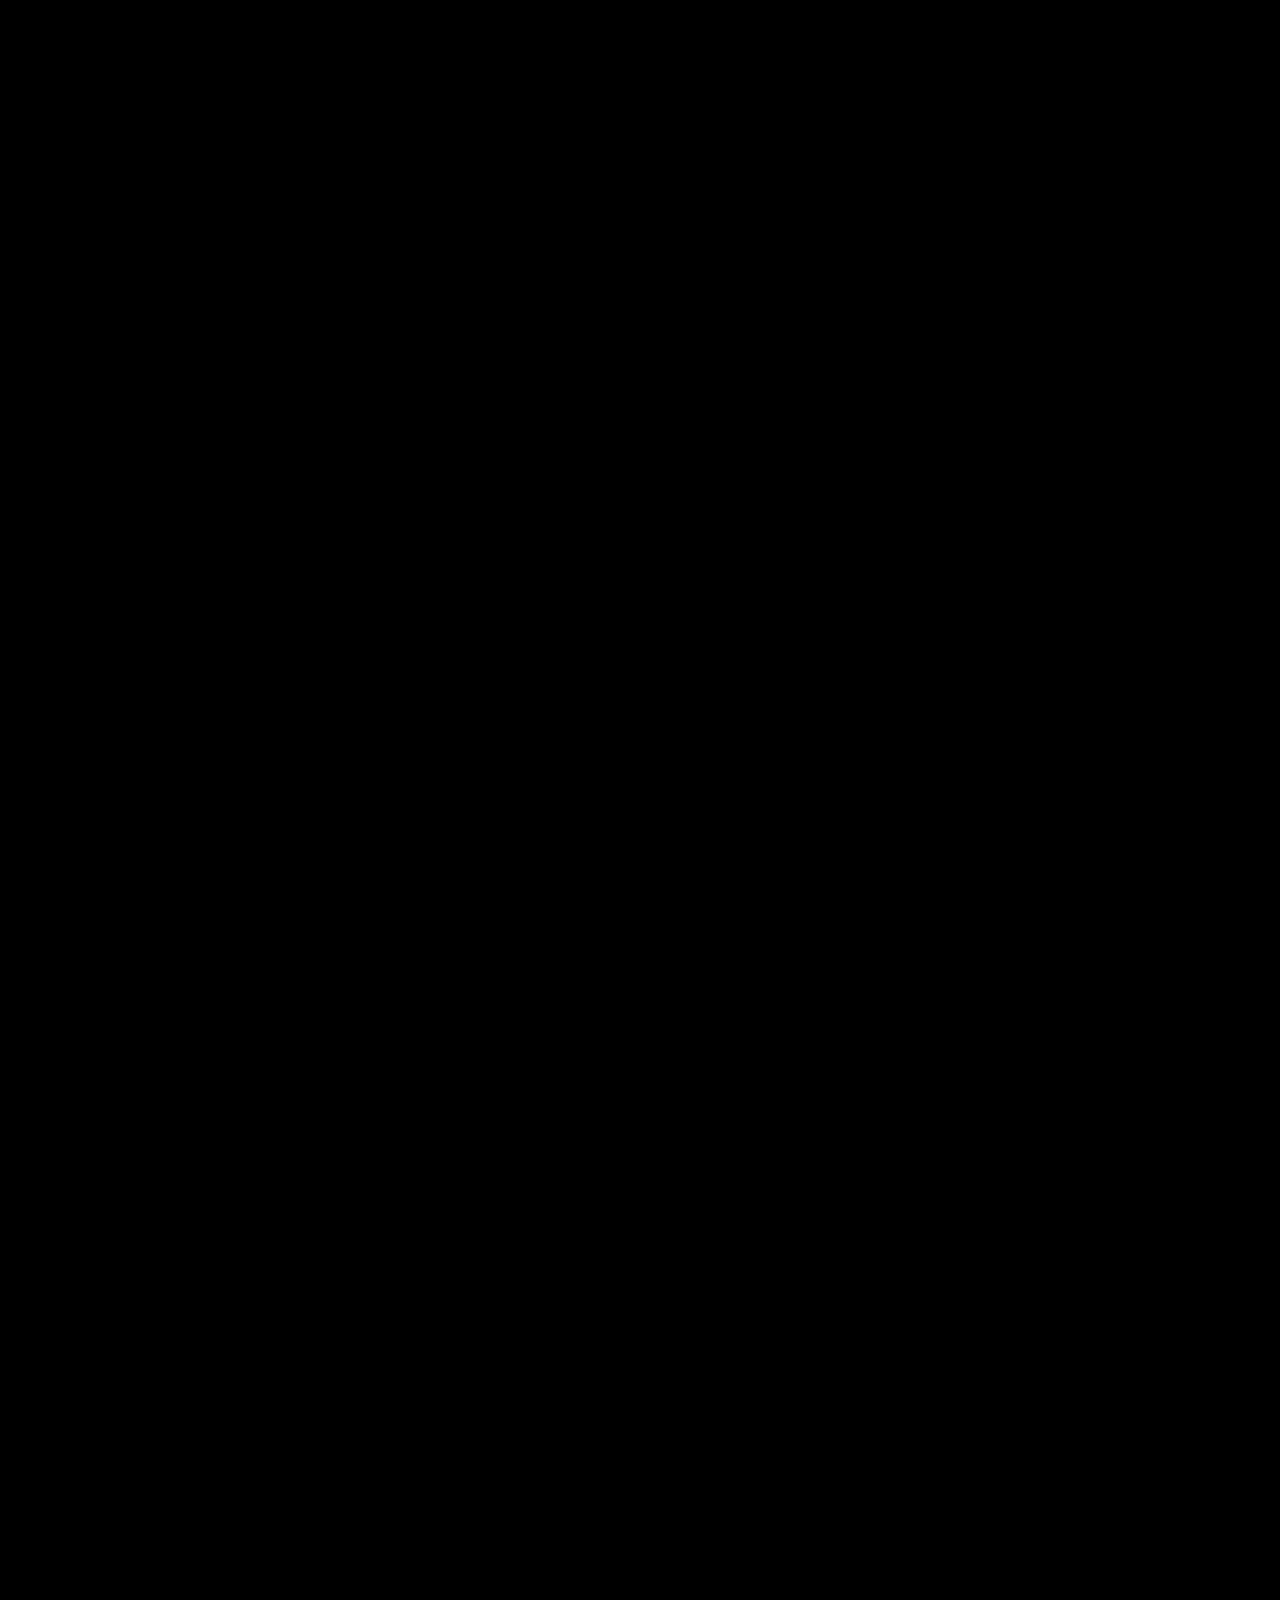
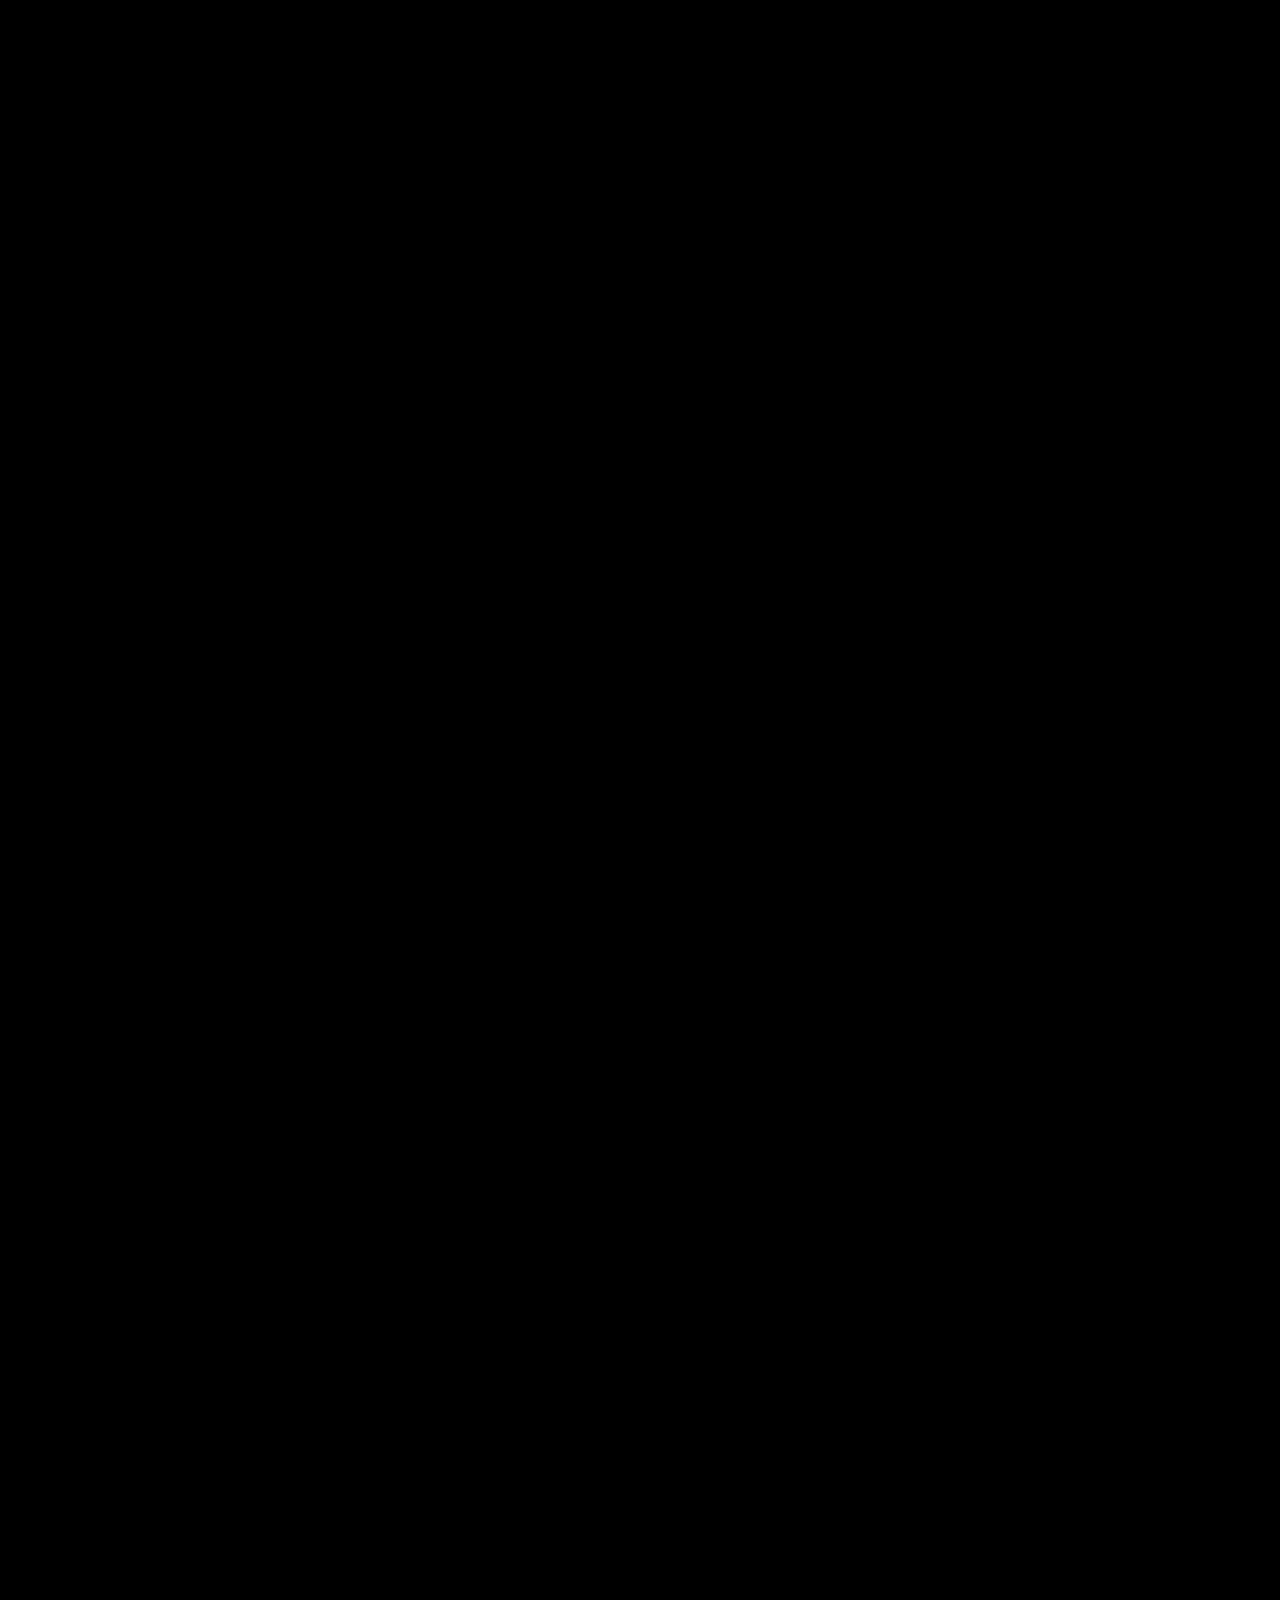
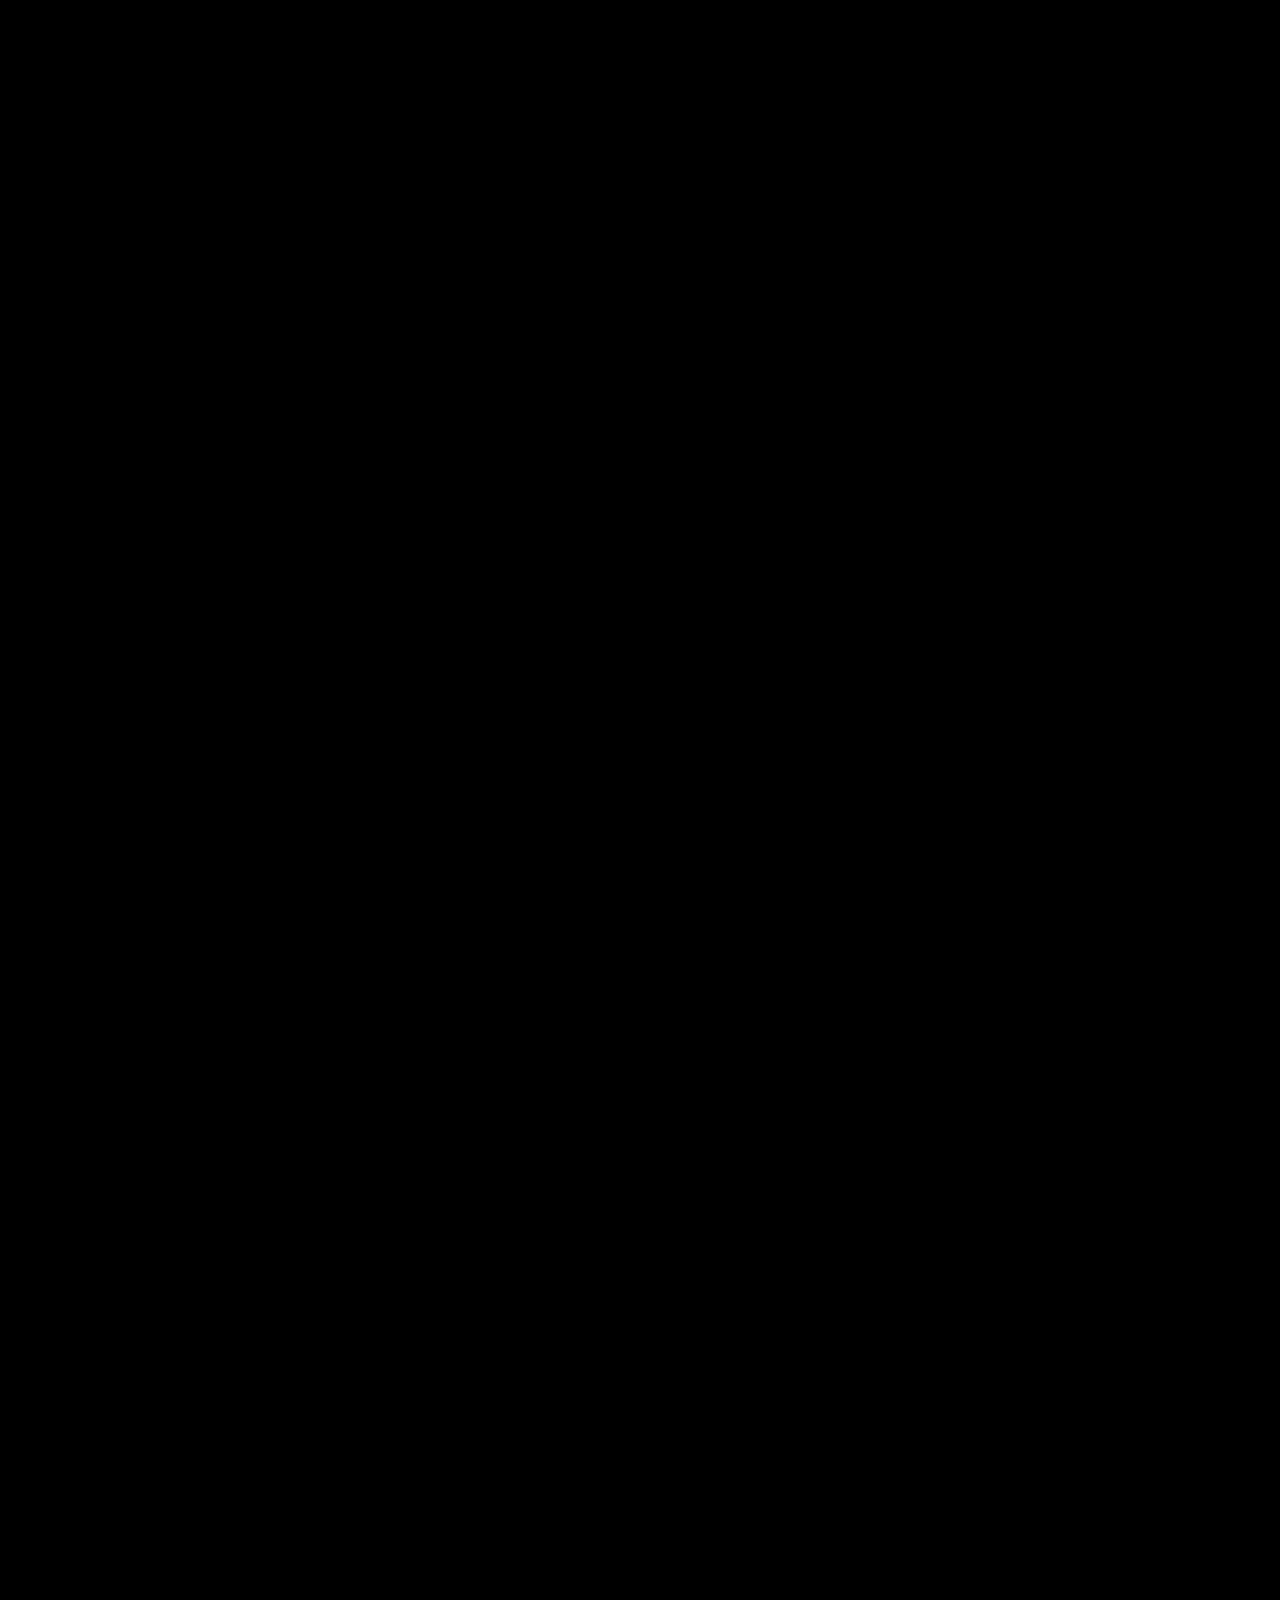
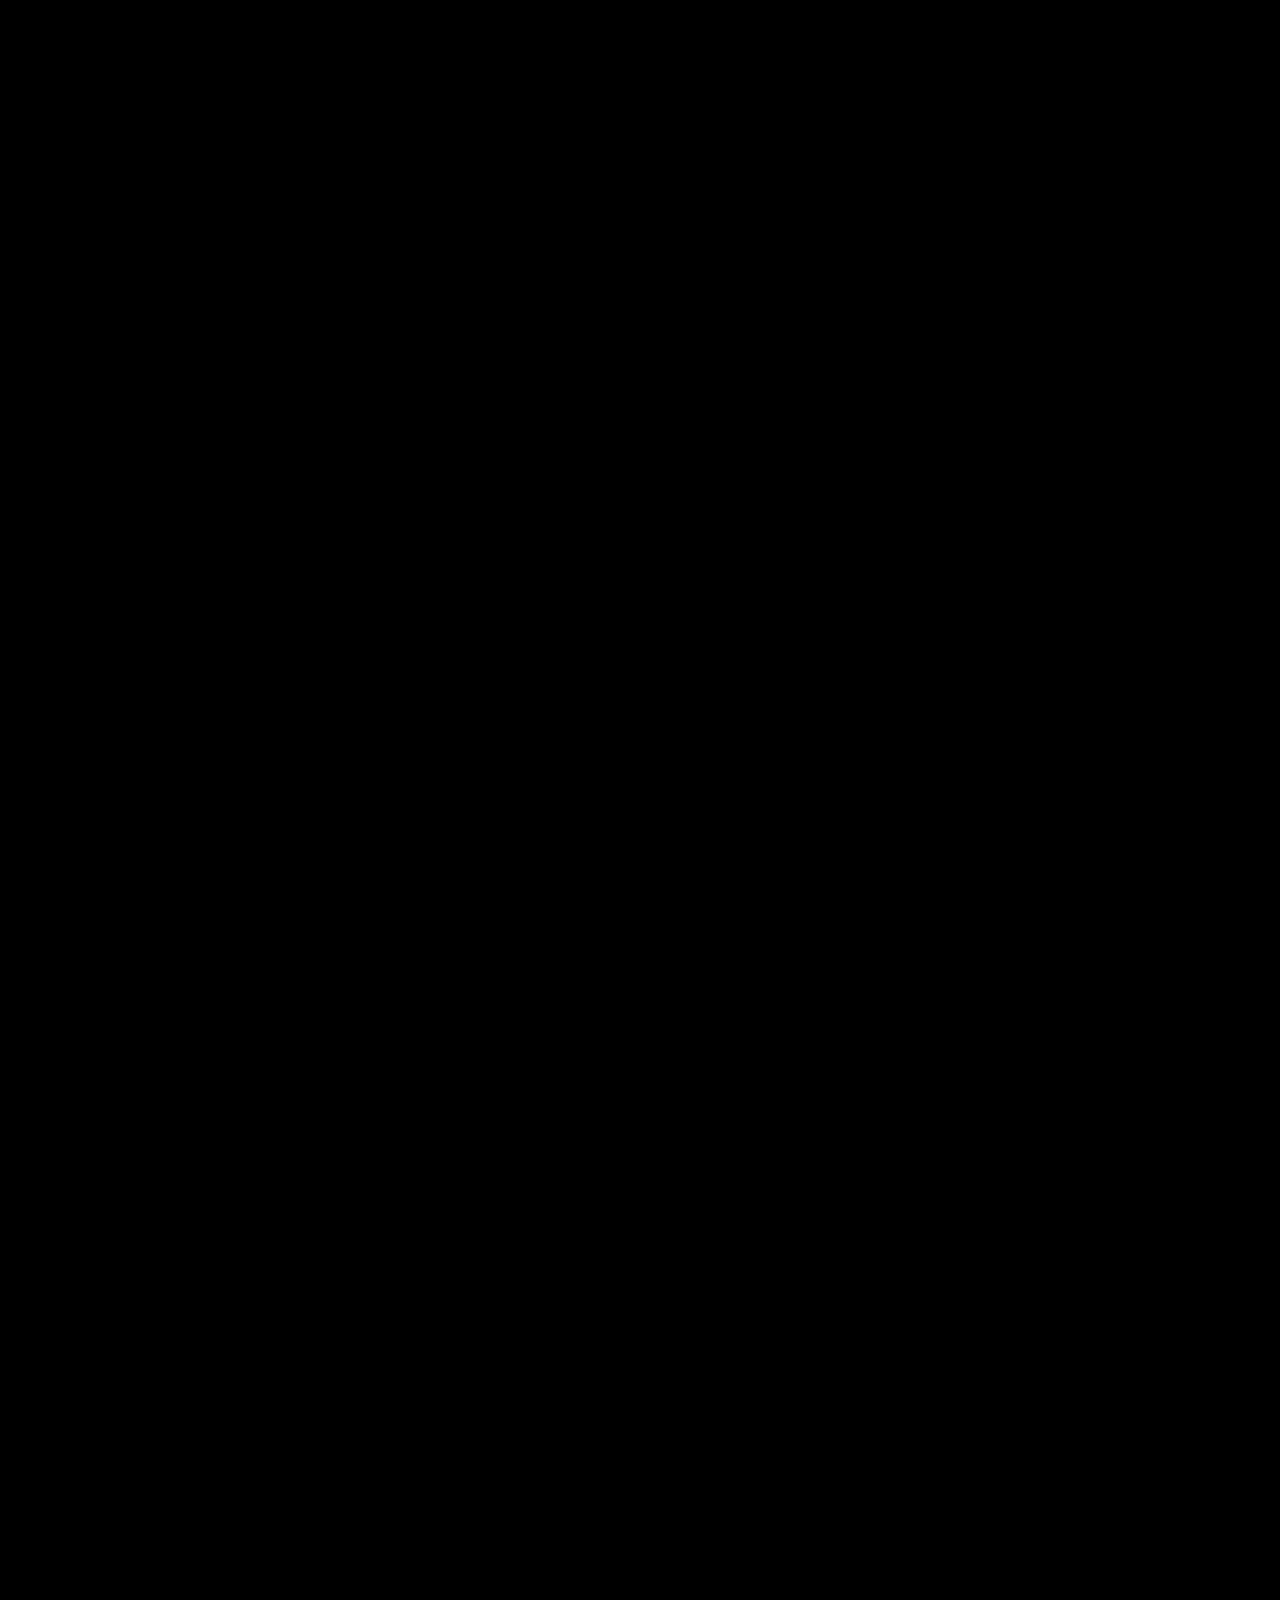
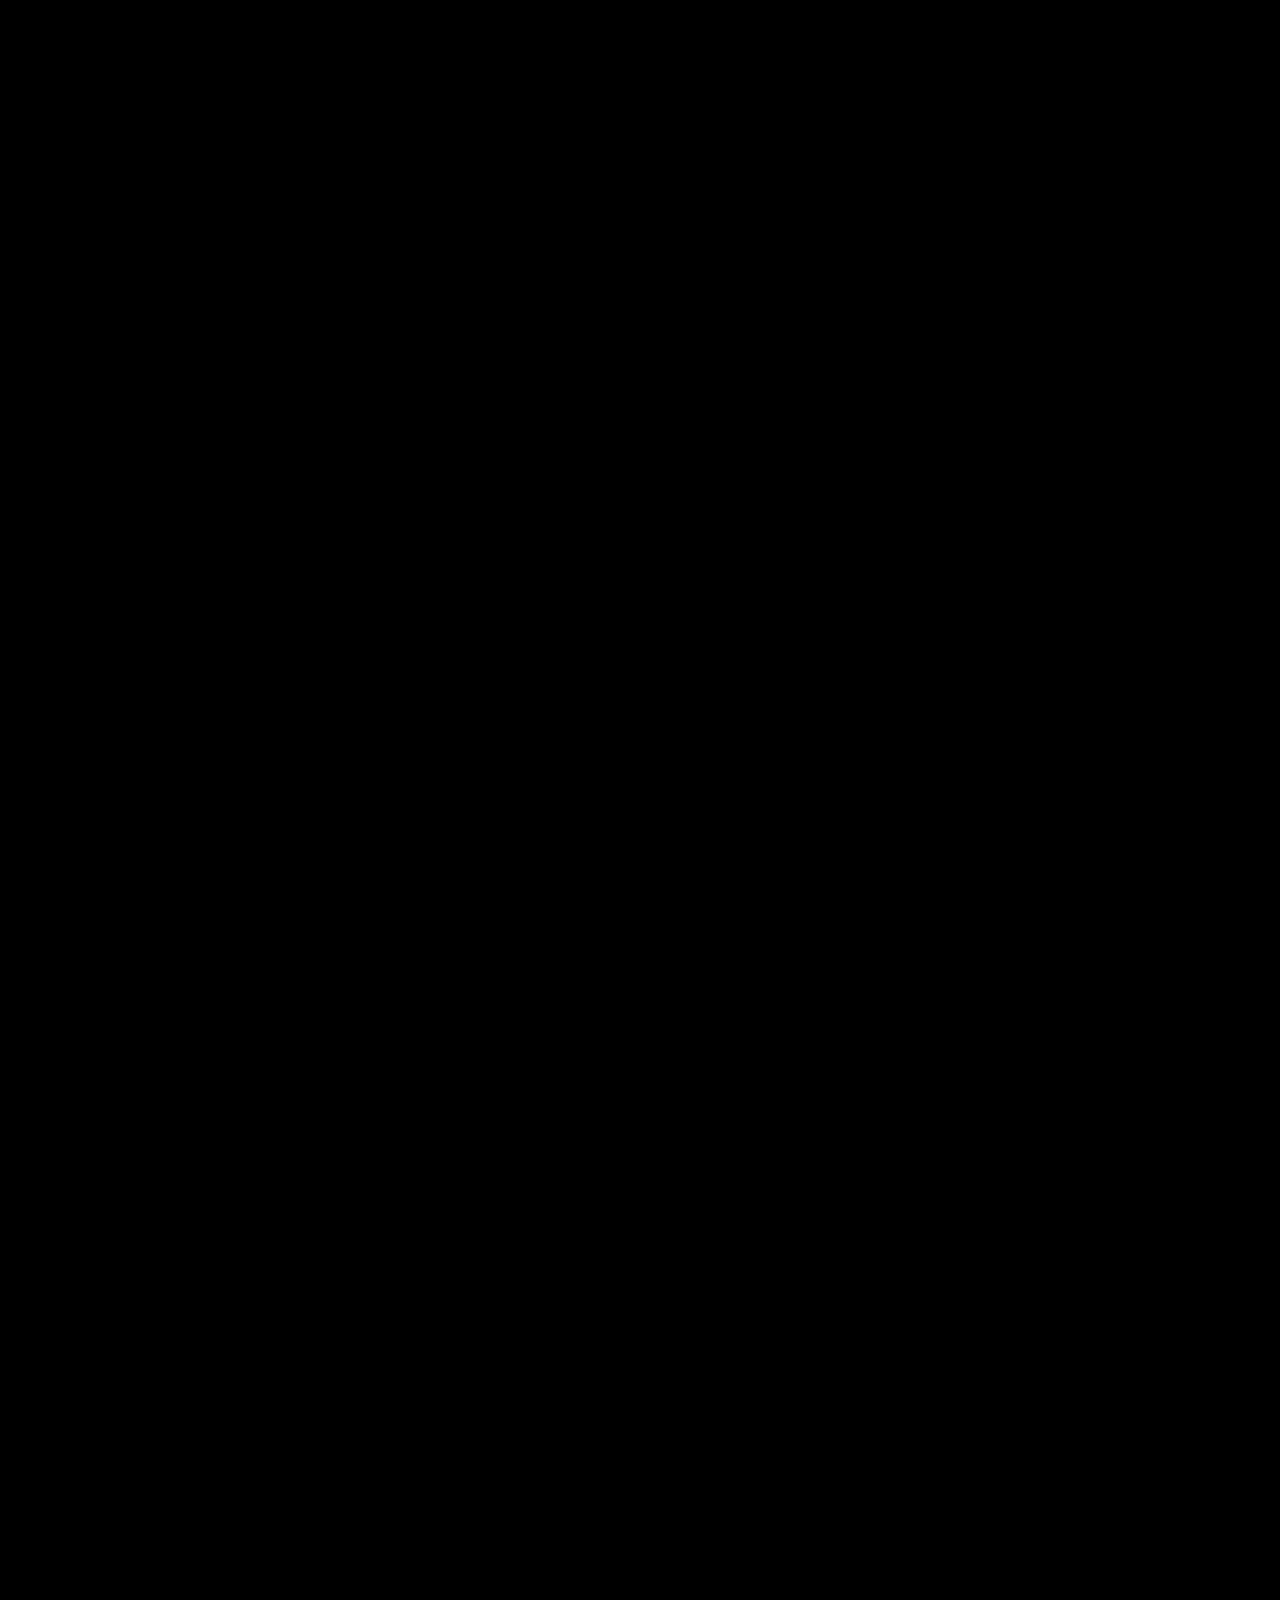
==== commit 9bc3e31e: "Frame the ElCargo screenshot instead of cropping it" ====
--- a/index.html
+++ b/index.html
@@ -604,11 +604,11 @@
               and PostgreSQL.</p>
           </div>
 
-          <div class="proj" data-case="elcargo" data-href="work/elcargo.html?v=20261104b" tabindex="0" role="link"
+          <div class="proj" data-case="elcargo" data-href="work/elcargo.html?v=20261104c" tabindex="0" role="link"
             aria-label="Open the ElCargo case study">
             <div class="label"><span>ElCargo</span><span class="right"><em>Logistics &amp; 3D Planning</em></span></div>
             <div class="cover"><img
-                src="work/elcargo-cover-960.webp?v=20261104" srcset="work/elcargo-cover-640.webp?v=20261104 640w, work/elcargo-cover-960.webp?v=20261104 960w, work/elcargo-cover-1280.webp?v=20261104 1280w, work/elcargo-cover.webp?v=20261104 1600w"
+                src="work/elcargo-cover-960.webp?v=20261104c" srcset="work/elcargo-cover-640.webp?v=20261104c 640w, work/elcargo-cover-960.webp?v=20261104c 960w, work/elcargo-cover-1280.webp?v=20261104c 1280w, work/elcargo-cover.webp?v=20261104c 1600w"
                 sizes="(max-width: 760px) 88vw, 40vw" width="1600" height="1200"
                 alt="ElCargo admin panel with the cargo and plan management dashboard" loading="lazy" decoding="async"></div>
             <h3>Planning shipments in three dimensions</h3>
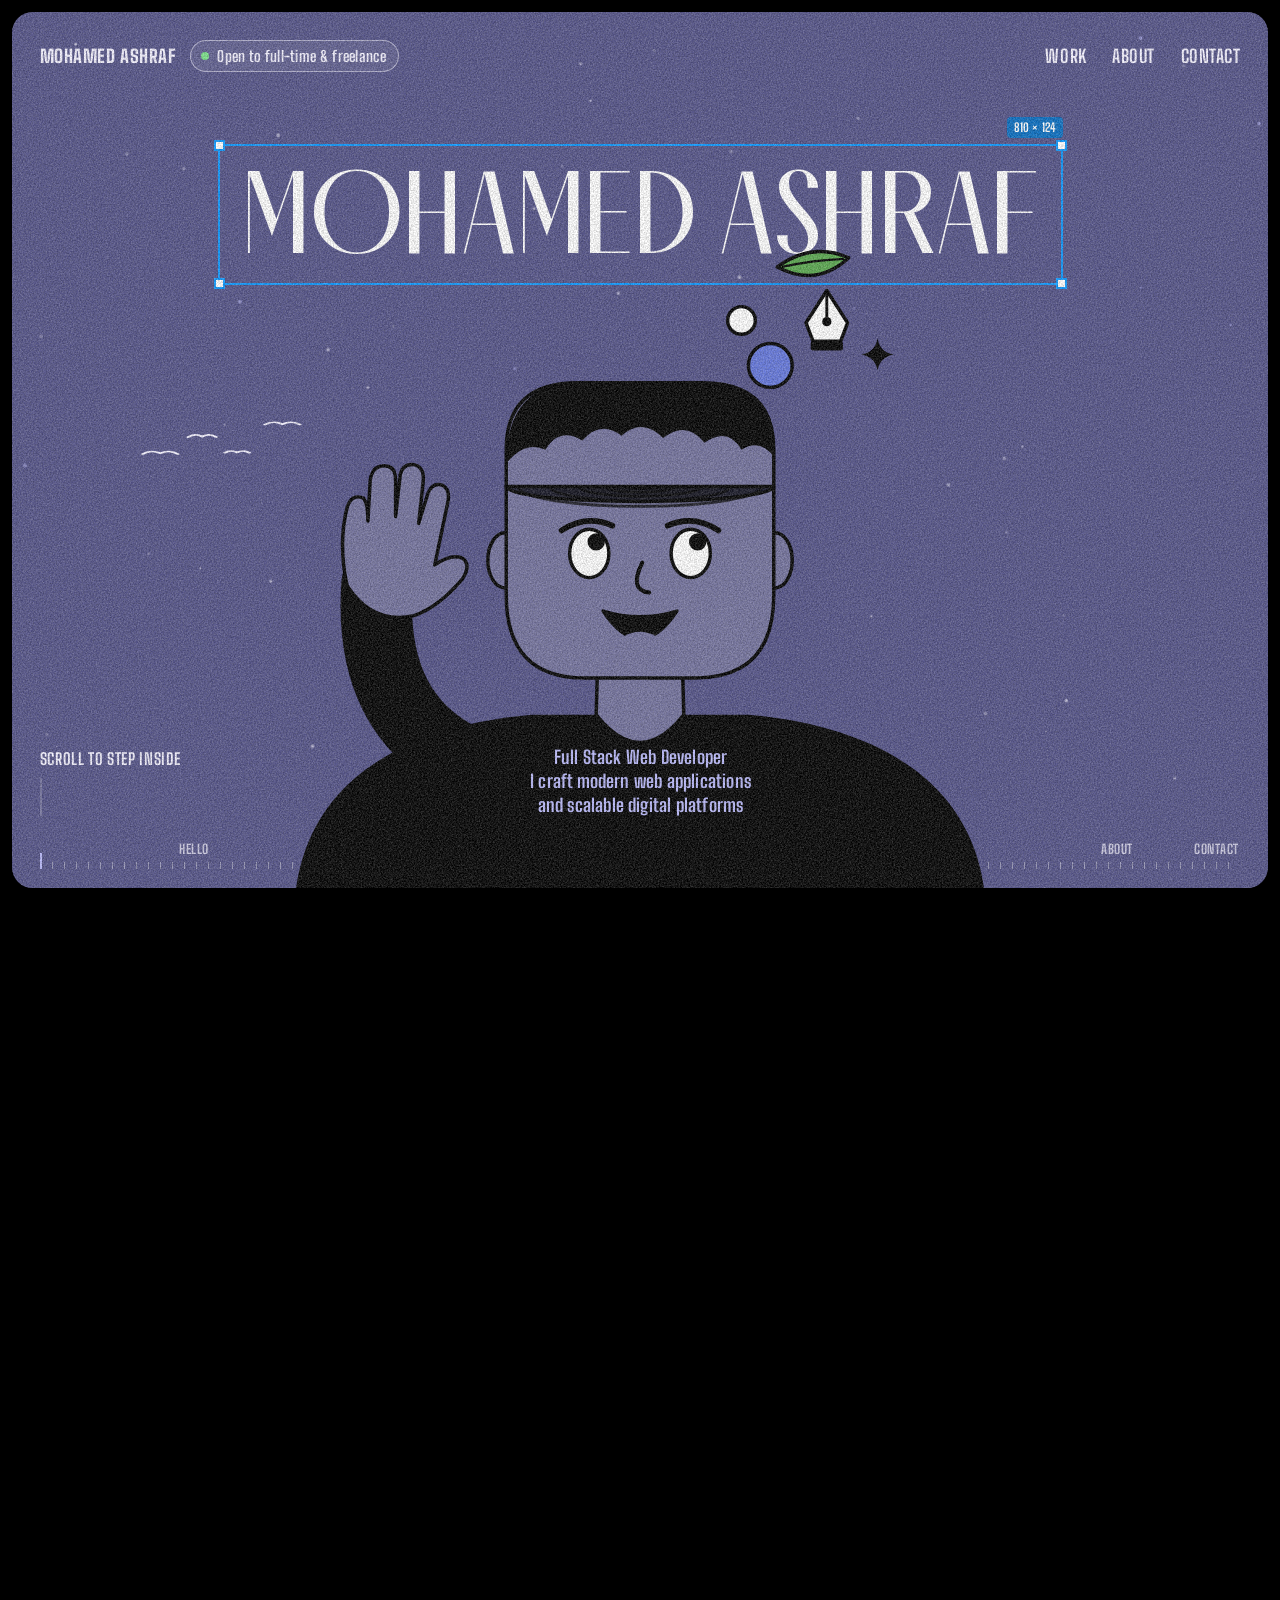
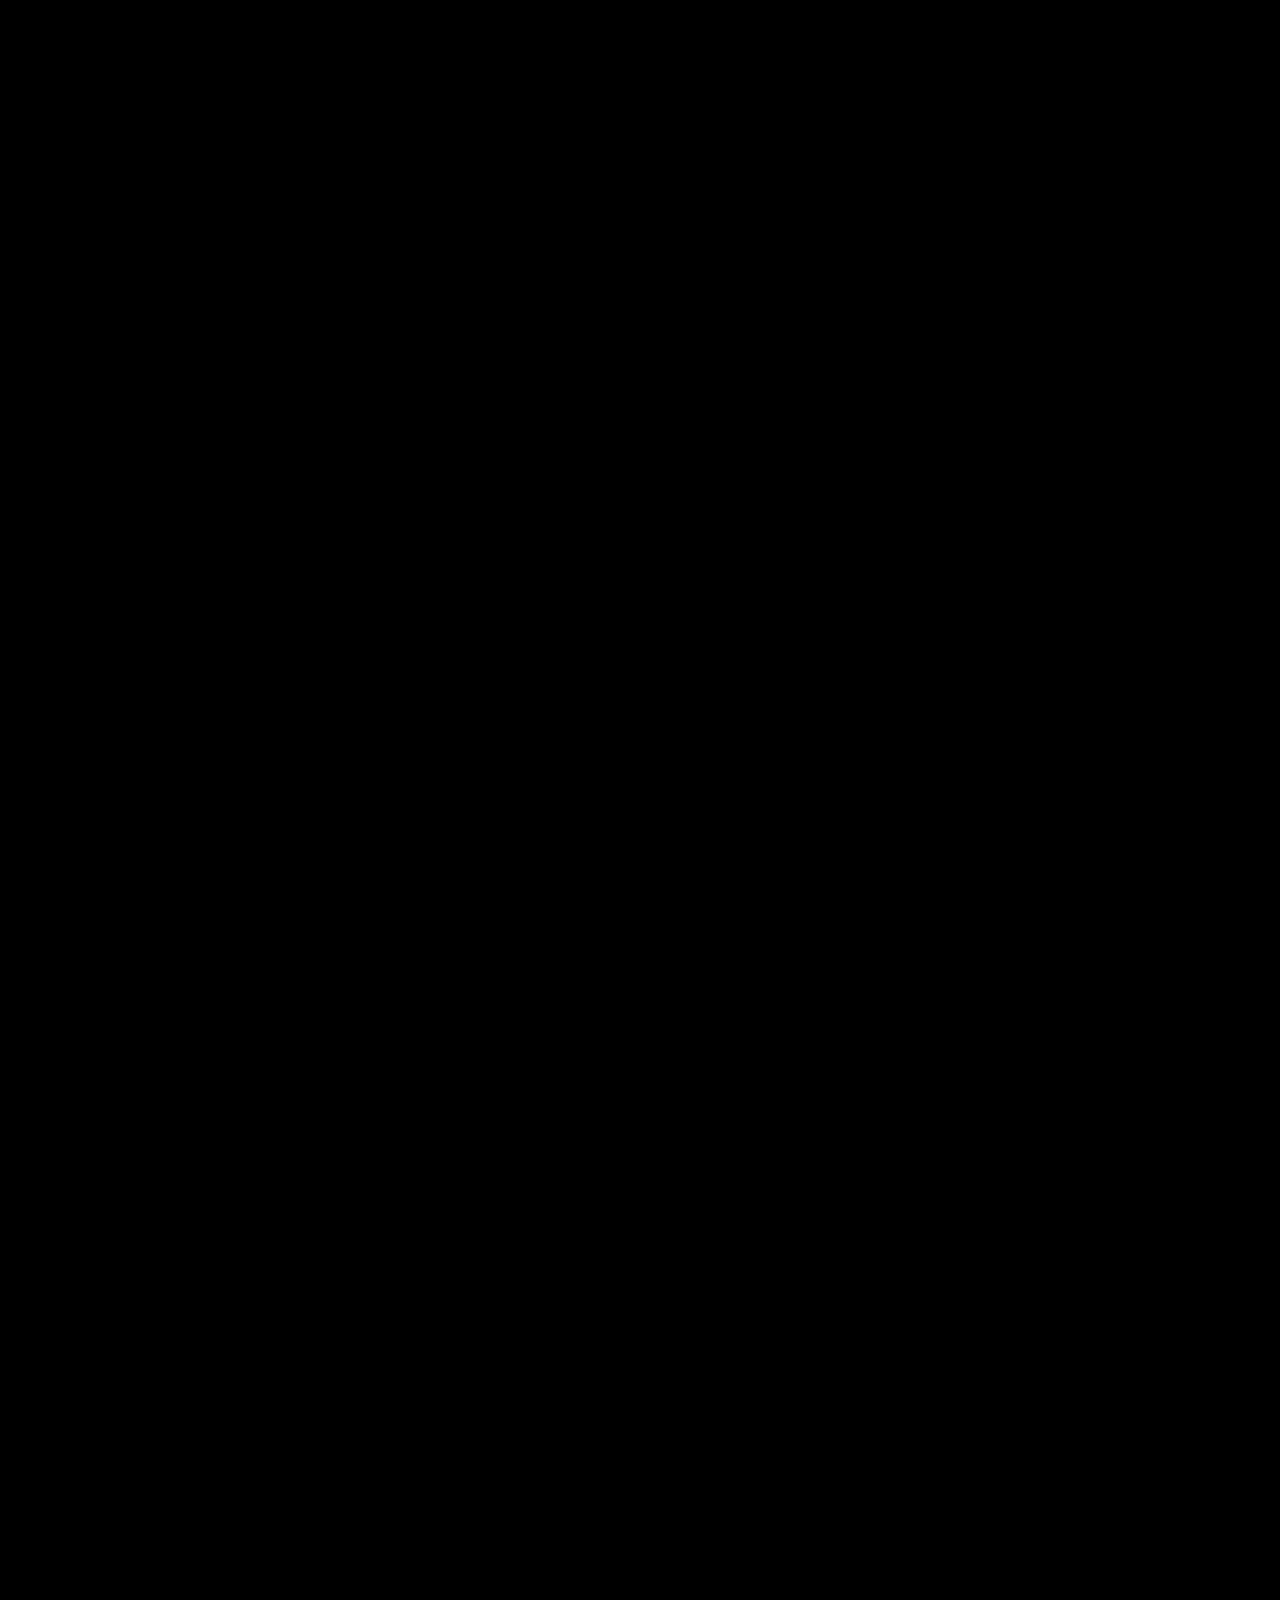
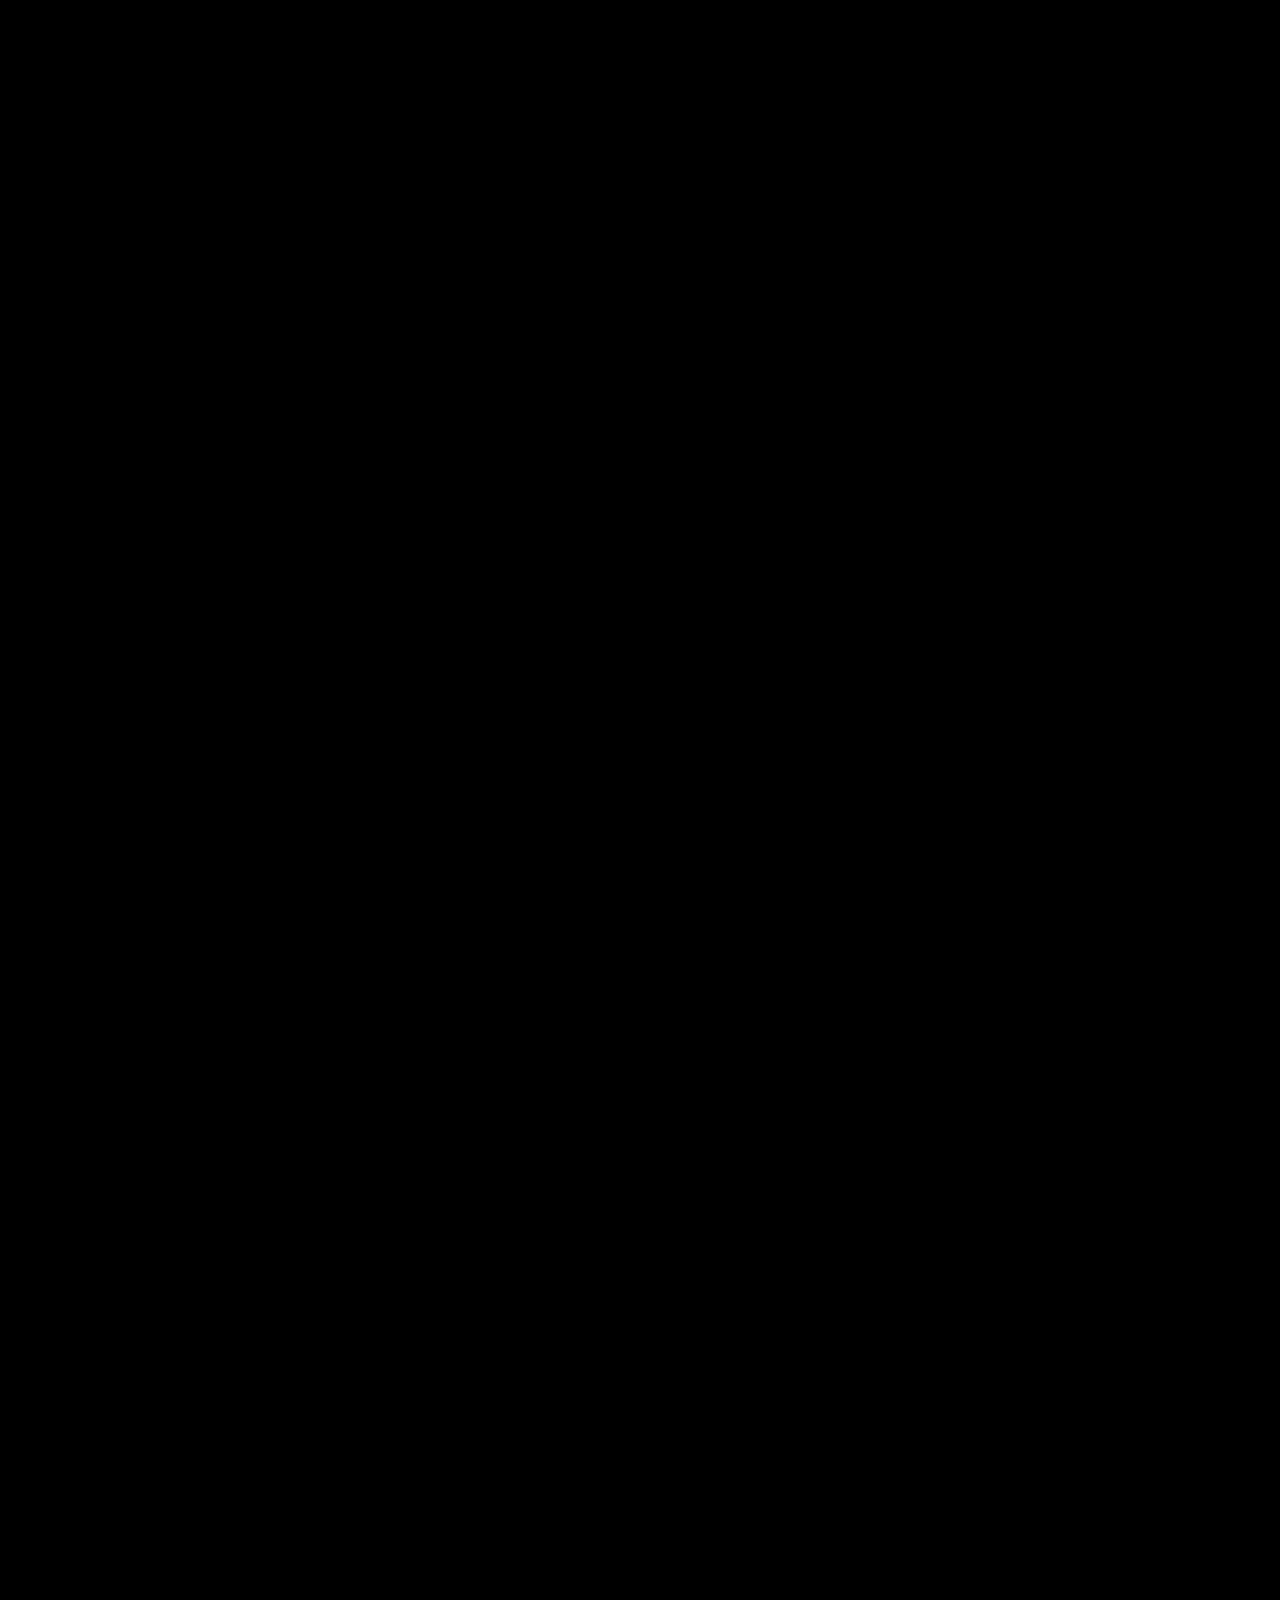
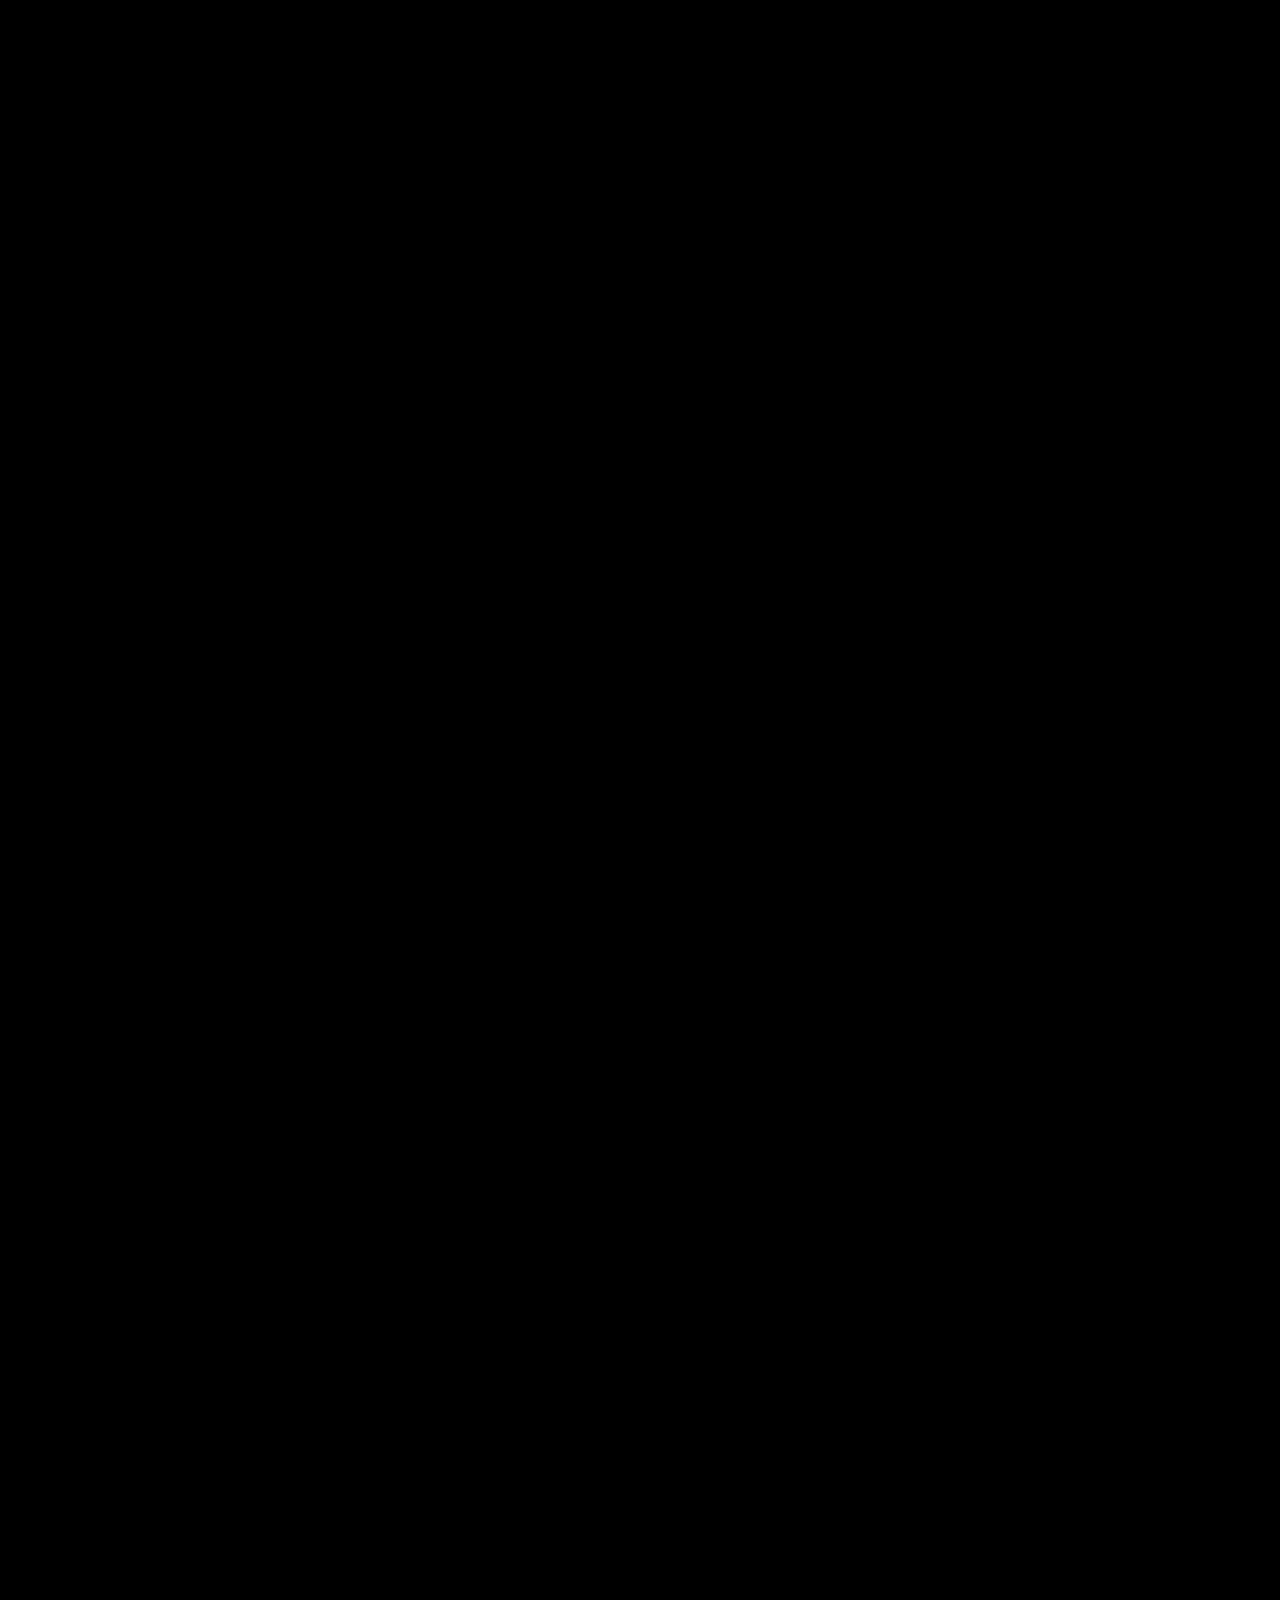
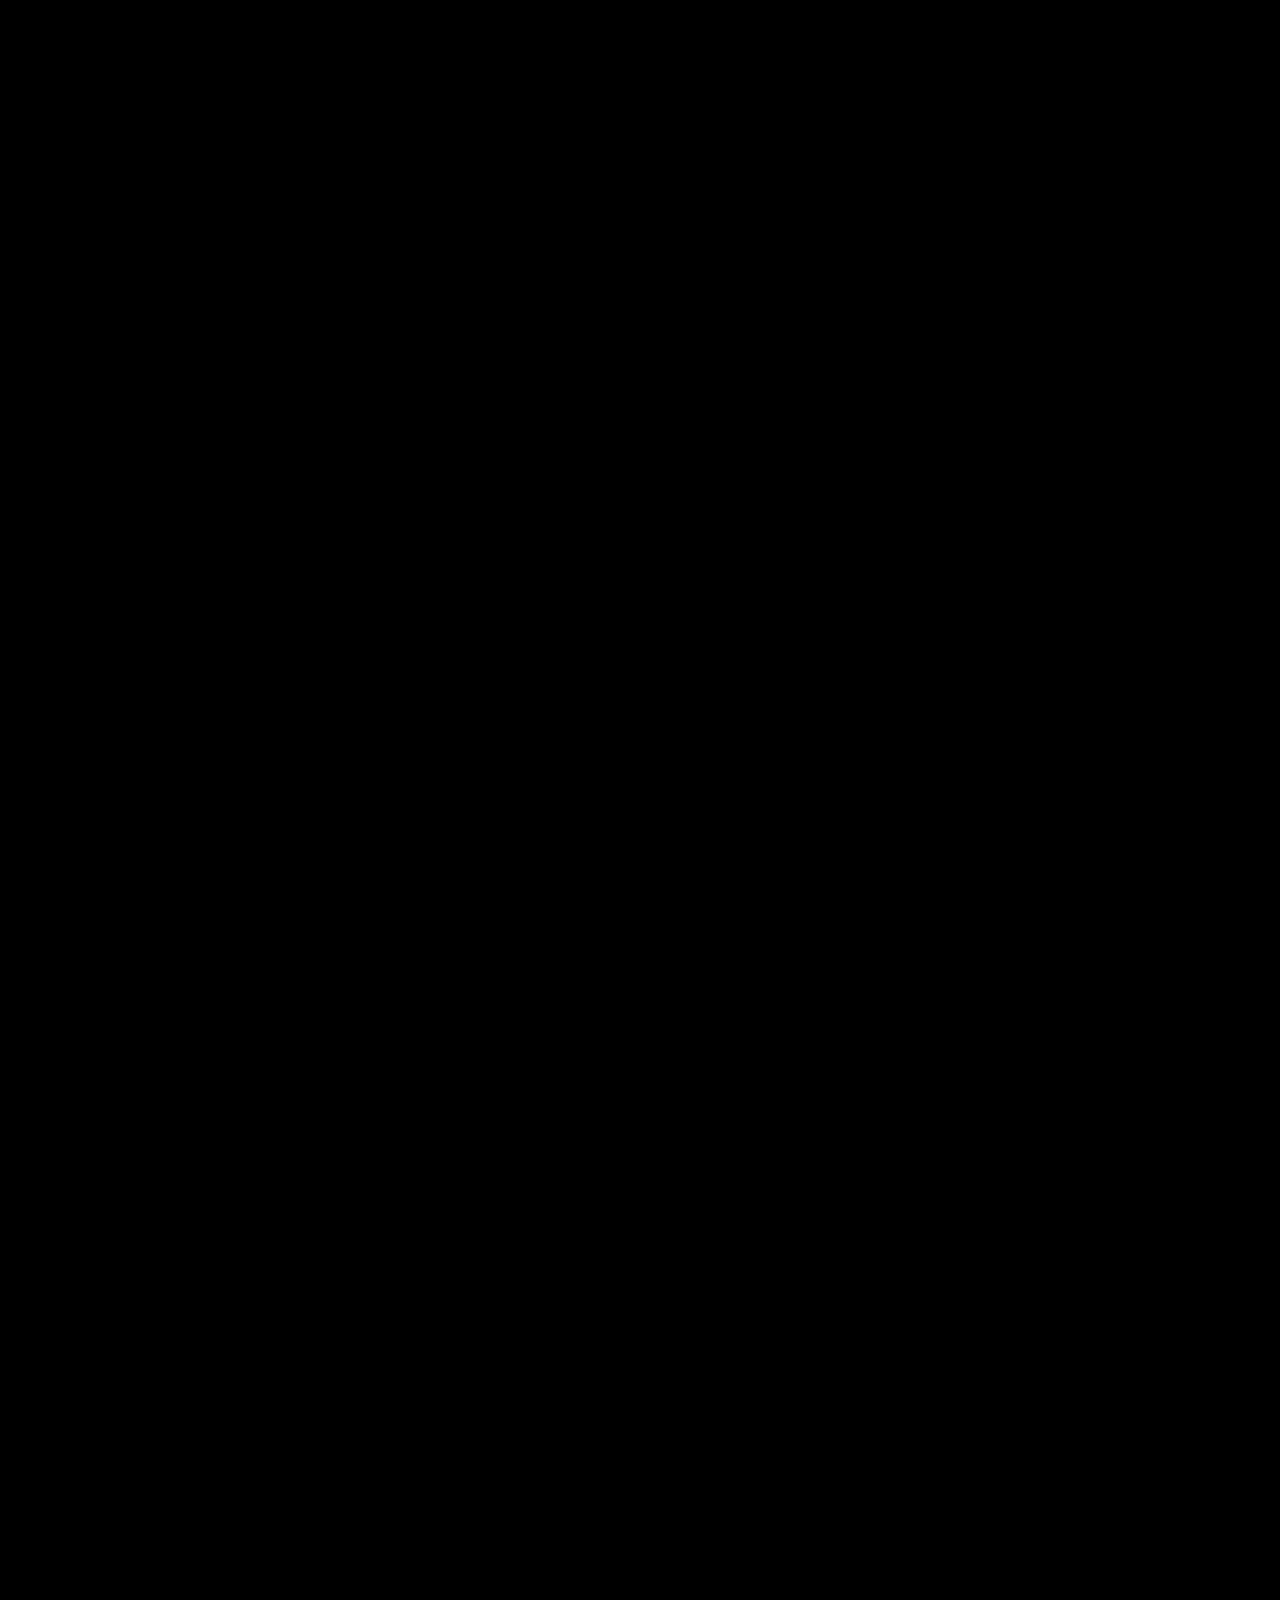
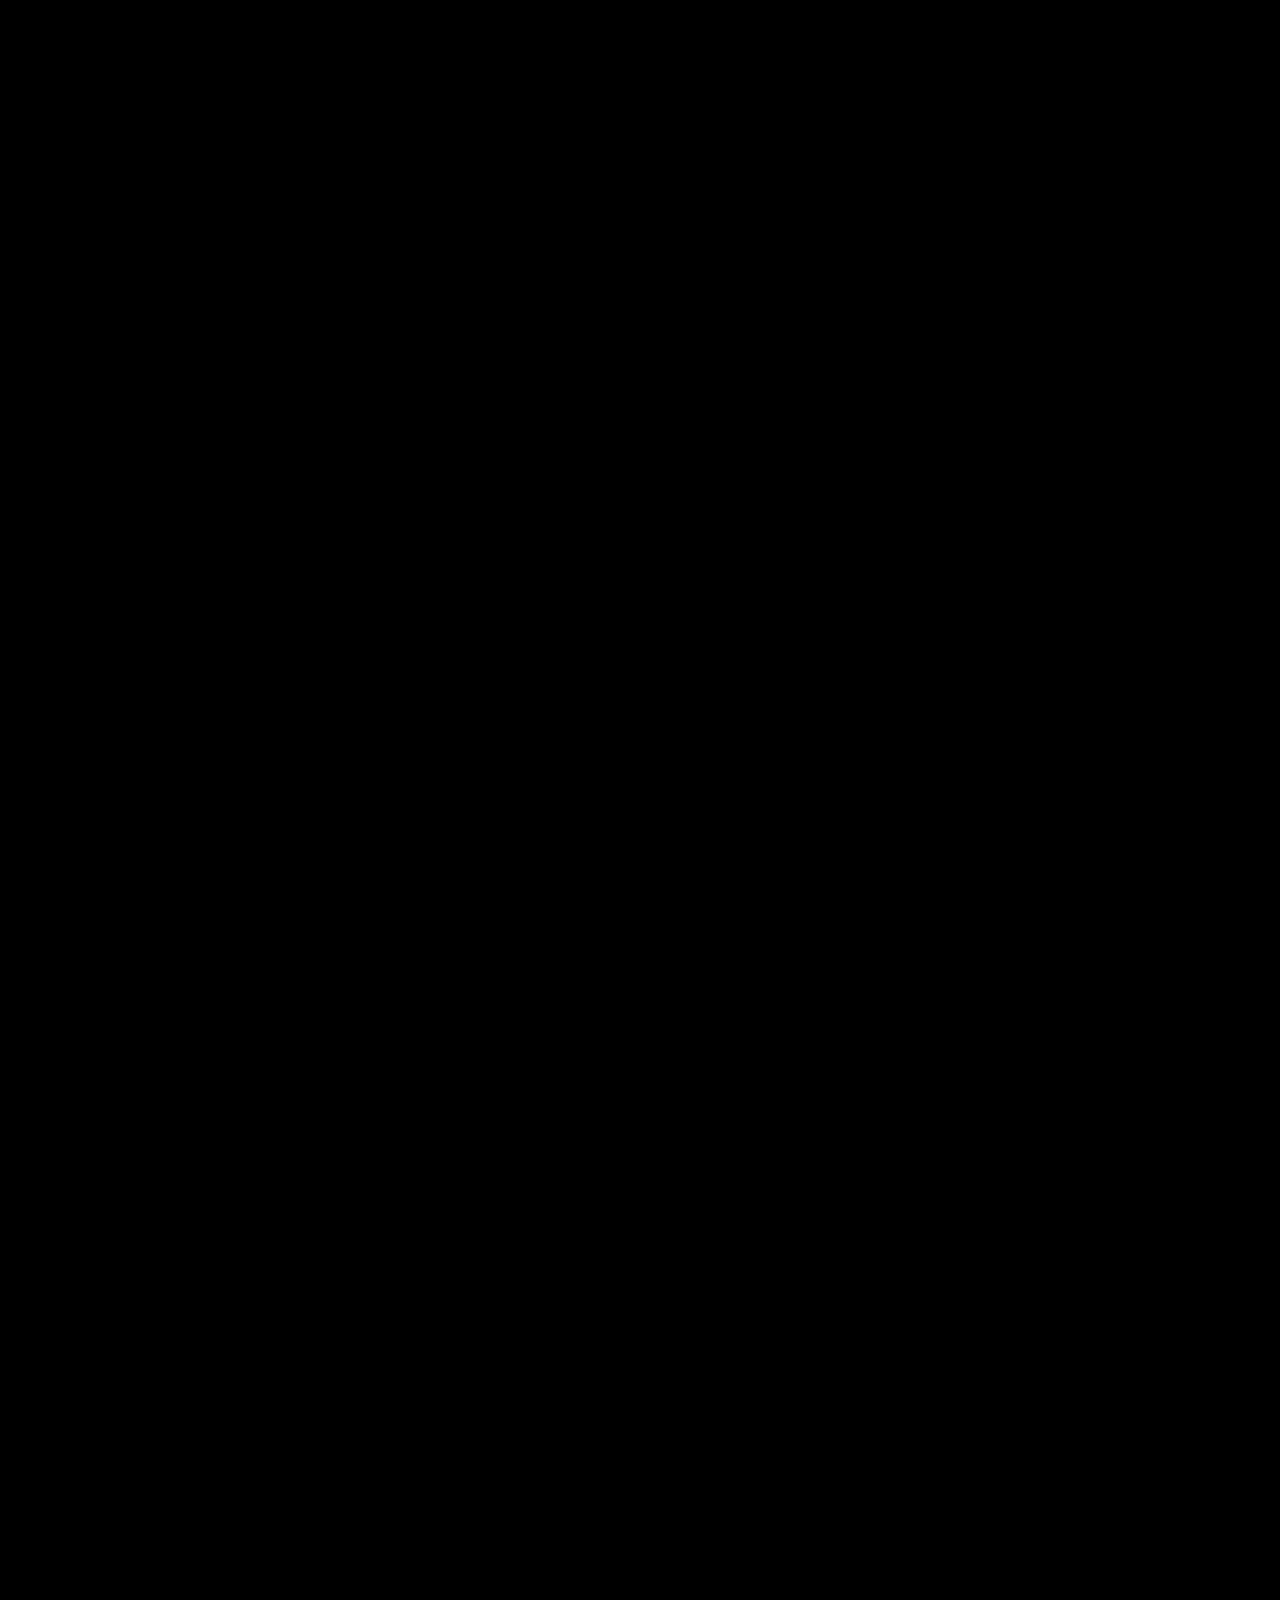
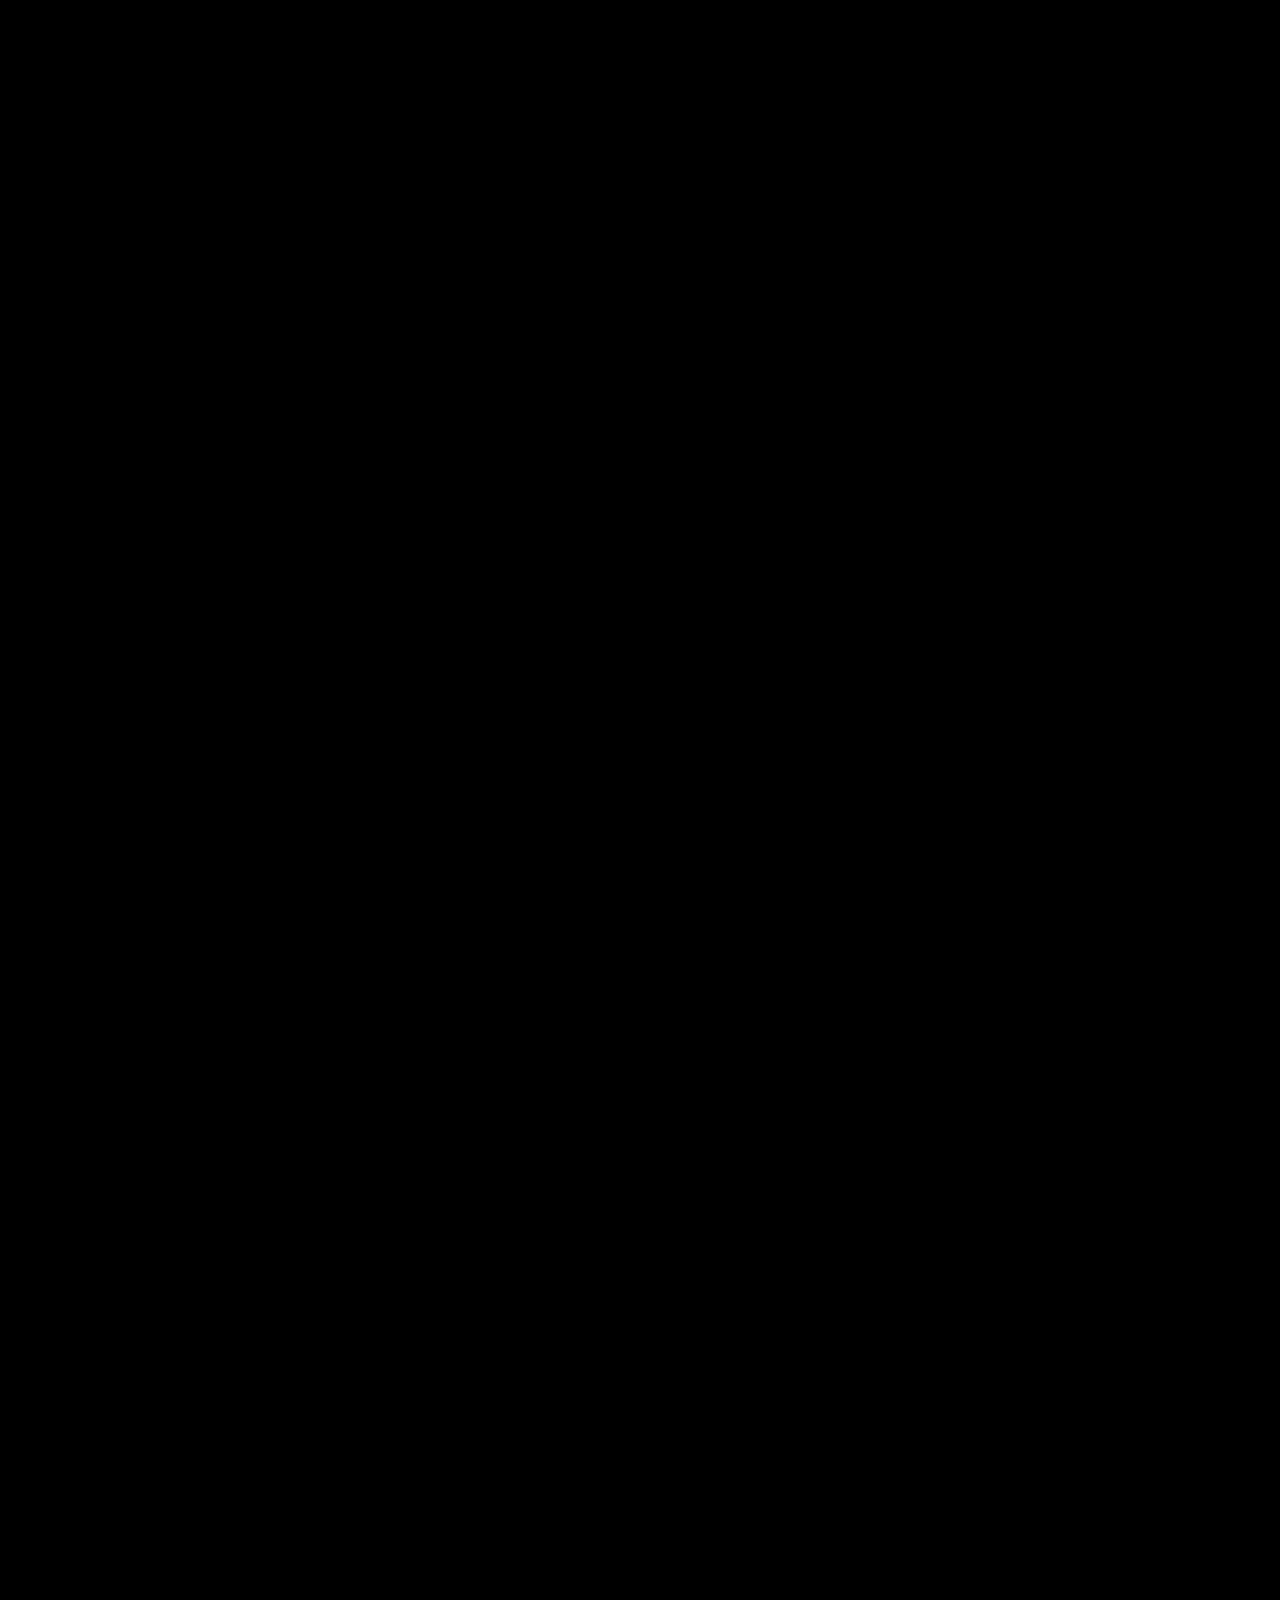
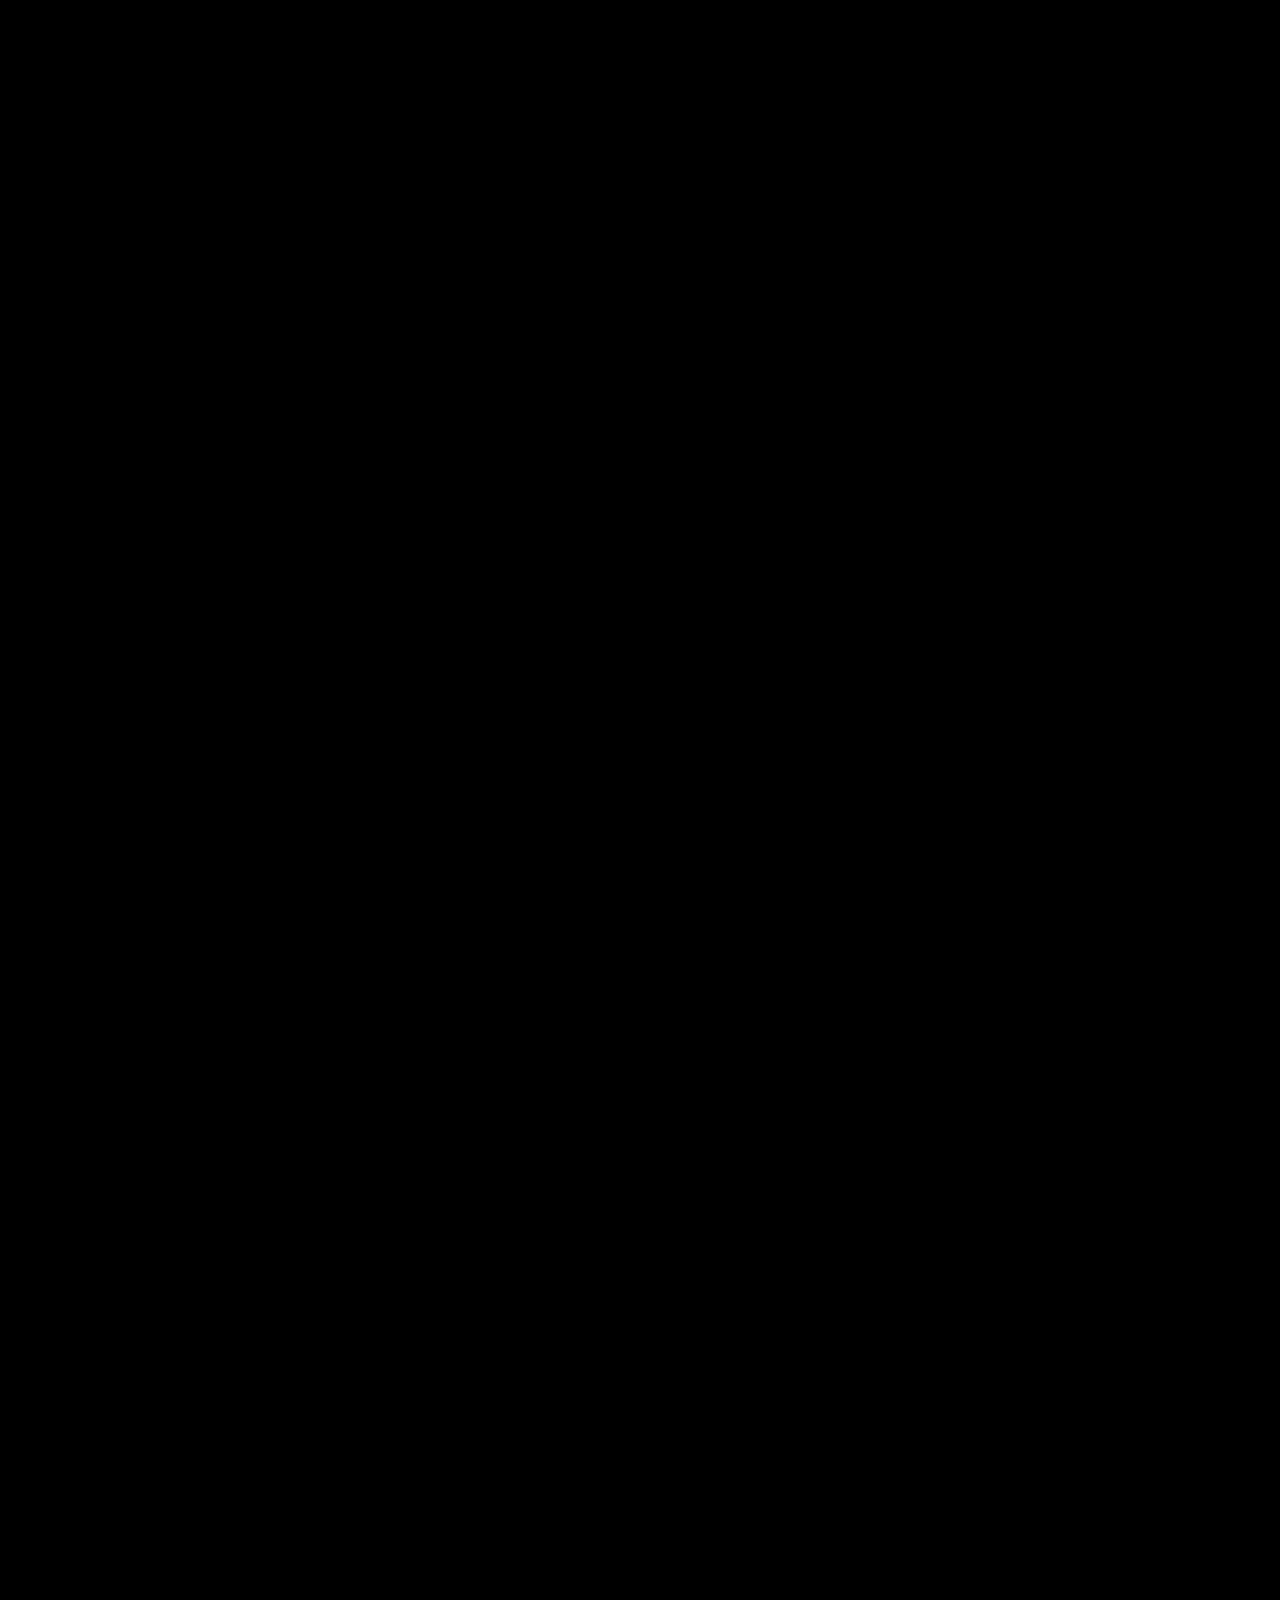
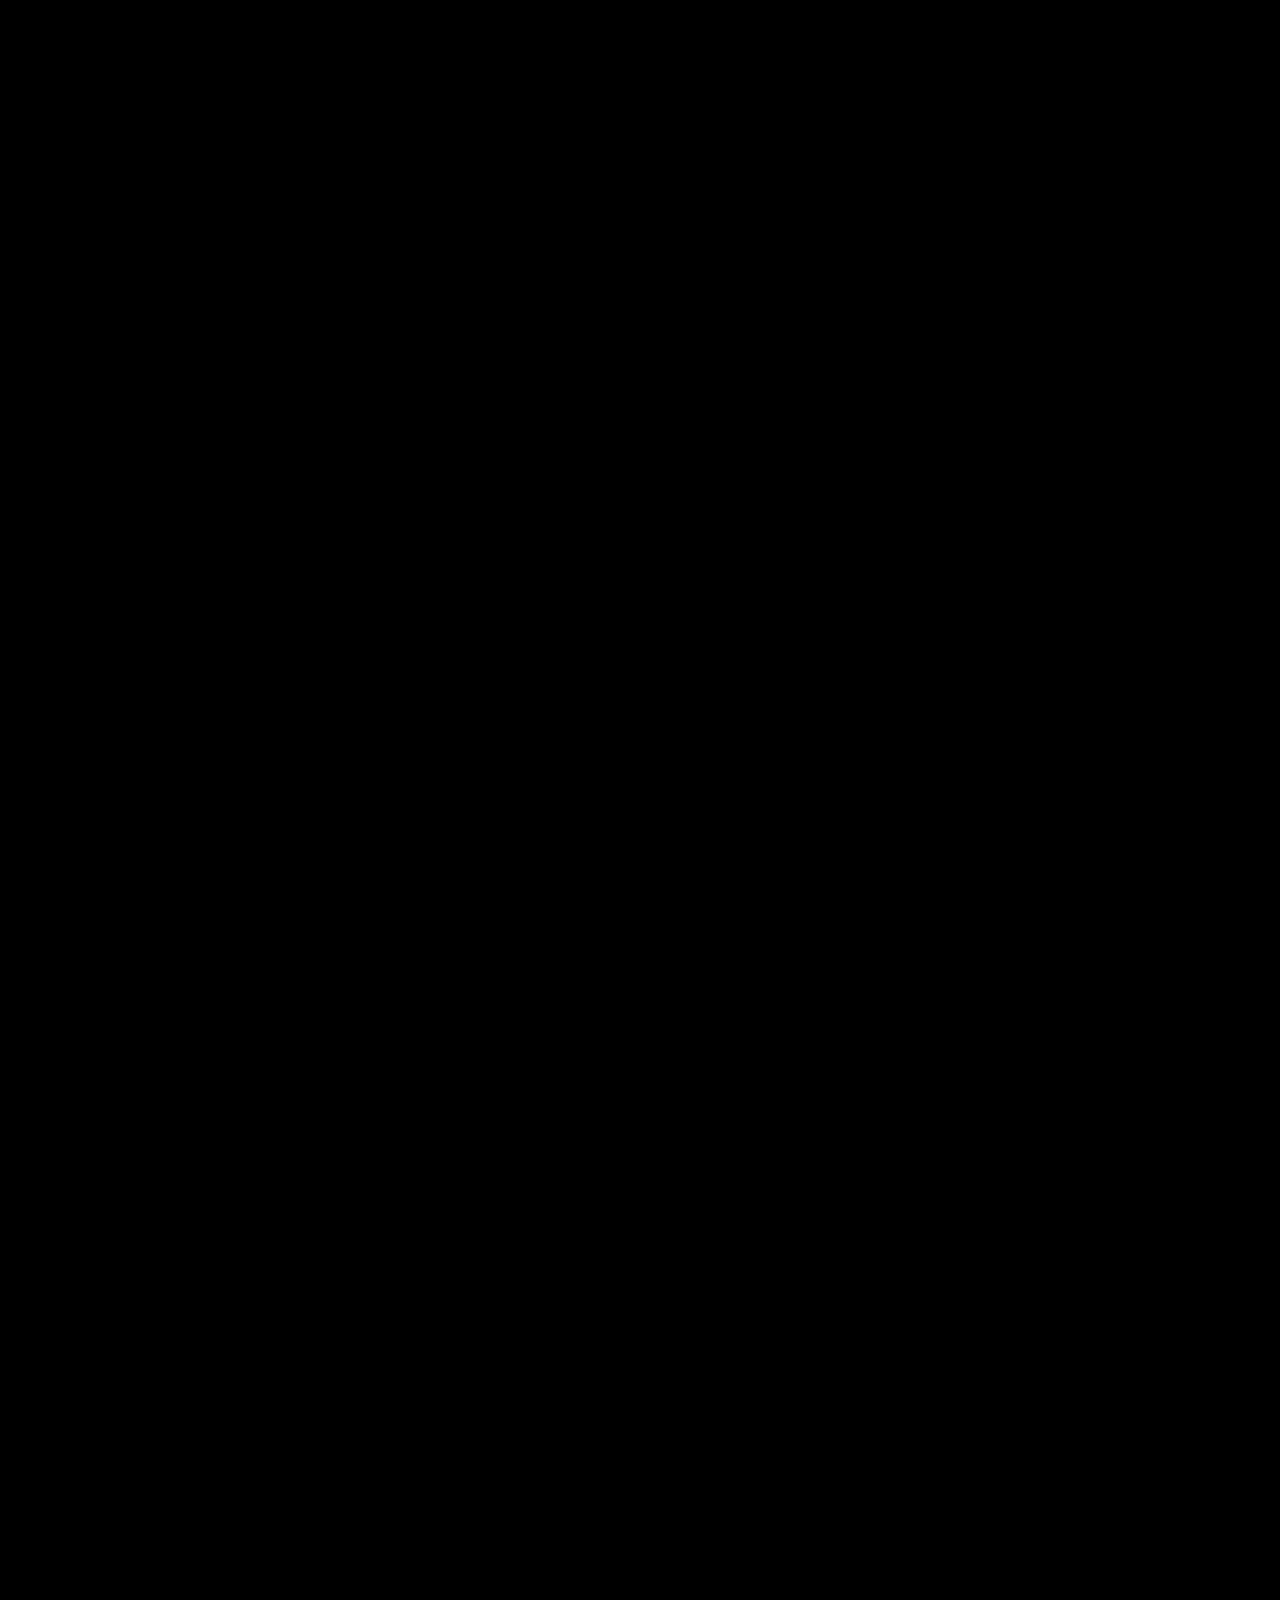
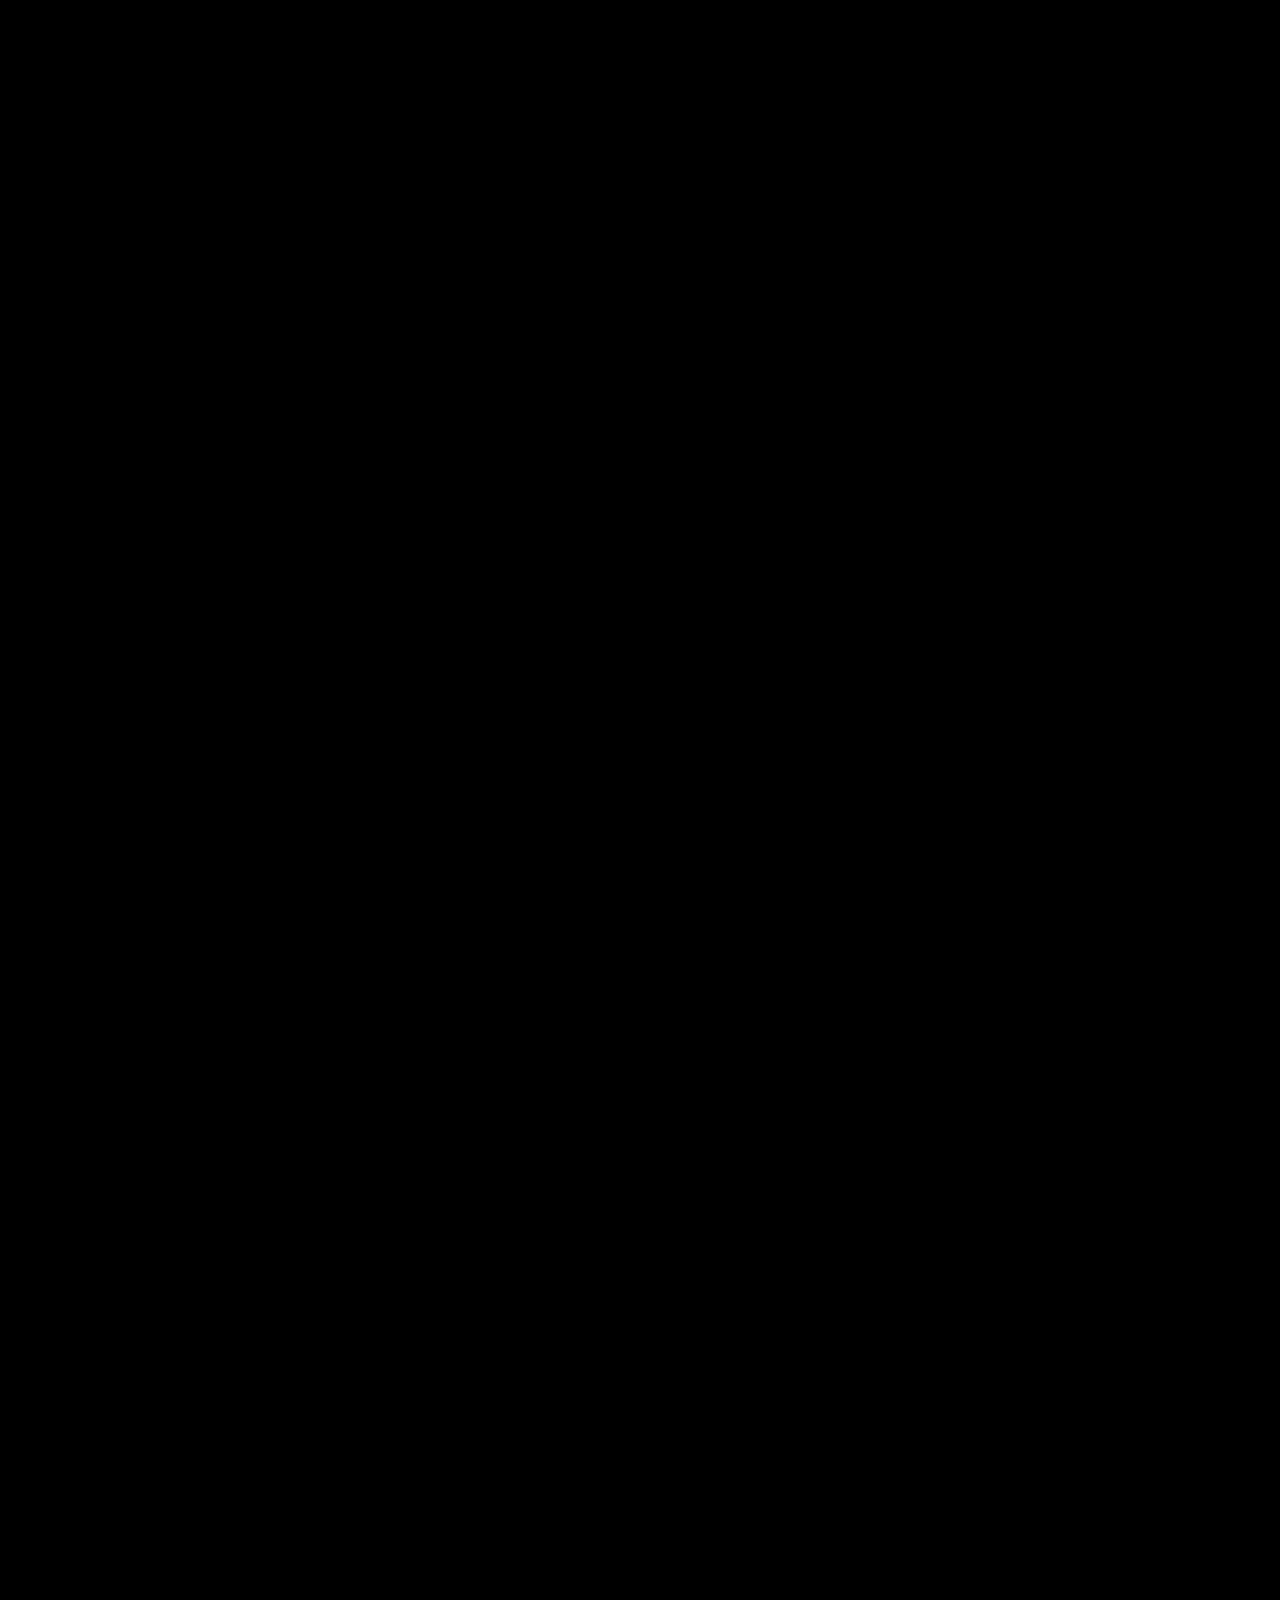
==== commit 58add878: "Replace LigoFlow with UniFlow and reorder selected work" ====
--- a/index.html
+++ b/index.html
@@ -566,54 +566,17 @@
               i18n, Docker, and Redis.</p>
           </div>
 
-          <div class="proj" data-case="ligoflow" data-href="work/ligoflow.html?v=20261103-live" tabindex="0" role="link"
-            aria-label="Open the LigoFlow case study">
-            <div class="label"><span>LigoFlow</span><span class="right"><em>AI Workflow Automation</em><a class="live"
-                  href="https://ligoflow.ai/" target="_blank" rel="noopener">Live</a></span></div>
+          <div class="proj" data-case="uniflow" data-href="work/uniflow.html?v=20261119" tabindex="0" role="link"
+            aria-label="Open the UniFlow case study">
+            <div class="label"><span>UniFlow</span><span class="right"><em>AI Commitment Intelligence</em><a class="live"
+                  href="https://uniflow.duckdns.org/" target="_blank" rel="noopener">Live</a></span></div>
             <div class="cover"><img
-                src="work/ligoflow-cover-960.webp" srcset="work/ligoflow-cover-640.webp 640w, work/ligoflow-cover-960.webp 960w, work/ligoflow-cover-1280.webp 1280w, work/ligoflow-cover.webp 1600w"
+                src="work/uniflow-cover-960.webp?v=20261119" srcset="work/uniflow-cover-640.webp?v=20261119 640w, work/uniflow-cover-960.webp?v=20261119 960w, work/uniflow-cover-1280.webp?v=20261119 1280w, work/uniflow-cover.webp?v=20261119 1600w"
                 sizes="(max-width: 760px) 88vw, 40vw" width="1600" height="1200"
-                alt="LigoFlow website showing its AI project execution assistant" loading="lazy" decoding="async"></div>
-            <h3>Transforming team conversations into automated actions</h3>
-            <p>B2B AI workflow platform integrating communication and meeting tools, powered by Next.js, Django, Celery,
-              and Lemon Squeezy.</p>
-          </div>
-
-          <div class="proj" data-case="dawaback" data-href="work/dawaback.html?v=20261103-live" tabindex="0" role="link"
-            aria-label="Open the Dawaback case study">
-            <div class="label"><span>Dawaback</span><span class="right"><em>B2B Healthcare Exchange</em></span></div>
-            <div class="cover"><img
-                src="work/dawaback-cover-960.webp" srcset="work/dawaback-cover-640.webp 640w, work/dawaback-cover-960.webp 960w, work/dawaback-cover-1280.webp 1280w, work/dawaback-cover.webp 1600w"
-                sizes="(max-width: 760px) 88vw, 40vw" width="1600" height="1189"
-                alt="Dawaback dashboard showing pharmacy exchange usage and subscriptions" loading="lazy" decoding="async"></div>
-            <h3>Connecting pharmacies and reducing medicine waste</h3>
-            <p>Exchange platform for near-expiry meds and targeted pharma ads, built with React, Zustand, Node.js,
-              PostgreSQL, Supabase, and Socket.io.</p>
-          </div>
-
-          <div class="proj" data-case="tolabexam" data-href="work/tolabexam.html?v=20261103-live" tabindex="0" role="link"
-            aria-label="Open the TolabExam case study">
-            <div class="label"><span>TolabExam</span><span class="right"><em>Smart Examination System</em><a class="live"
-                  href="https://tolabexams.vercel.app/login" target="_blank" rel="noopener">Live</a></span></div>
-            <div class="cover"><img
-                src="work/tolabexam-cover-960.webp" srcset="work/tolabexam-cover-640.webp 640w, work/tolabexam-cover-960.webp 960w, work/tolabexam-cover-1280.webp 1280w, work/tolabexam-cover.webp 1600w"
-                sizes="(max-width: 760px) 88vw, 40vw" width="1600" height="1575"
-                alt="TolabExams dashboard showing exam scores and performance charts" loading="lazy" decoding="async"></div>
-            <h3>Secure real-time testing with live monitoring</h3>
-            <p>Full-stack online examination system with real-time proctoring, Angular, Chart.js, Express, Prisma ORM,
-              and PostgreSQL.</p>
-          </div>
-
-          <div class="proj" data-case="elcargo" data-href="work/elcargo.html?v=20261104c" tabindex="0" role="link"
-            aria-label="Open the ElCargo case study">
-            <div class="label"><span>ElCargo</span><span class="right"><em>Logistics &amp; 3D Planning</em></span></div>
-            <div class="cover"><img
-                src="work/elcargo-cover-960.webp?v=20261104c" srcset="work/elcargo-cover-640.webp?v=20261104c 640w, work/elcargo-cover-960.webp?v=20261104c 960w, work/elcargo-cover-1280.webp?v=20261104c 1280w, work/elcargo-cover.webp?v=20261104c 1600w"
-                sizes="(max-width: 760px) 88vw, 40vw" width="1600" height="1200"
-                alt="ElCargo admin panel with the cargo and plan management dashboard" loading="lazy" decoding="async"></div>
-            <h3>Planning shipments in three dimensions</h3>
-            <p>Logistics platform for building shipping plans in an interactive 3D scene — containers, packages and
-              pallets with drag &amp; drop, saved layouts, PDF export, and Arabic/English UI.</p>
+                alt="UniFlow landing page showing commitments tracked across chat, email and meetings" loading="lazy" decoding="async"></div>
+            <h3>Nothing important gets lost</h3>
+            <p>Multi-tenant SaaS that turns Slack, Teams, Discord, Google Chat, Telegram, WhatsApp, email and meetings
+              into tracked commitments, synced with Jira, Linear, Asana, ClickUp, Trello, Notion and GitHub.</p>
           </div>
 
           <div class="proj" data-case="taahud" data-href="work/taahud.html?v=20261104" tabindex="0" role="link"
@@ -627,6 +590,42 @@
             <h3>One platform for the whole construction chain</h3>
             <p>Arabic-first platform connecting contractors, engineering offices, developers and suppliers — projects,
               quotes, digital contracts and escrow payments, plus verified project intelligence.</p>
+          </div>
+
+          <div class="proj" data-case="dawaback" data-href="work/dawaback.html?v=20261103-live" tabindex="0" role="link"
+            aria-label="Open the Dawaback case study">
+            <div class="label"><span>Dawaback</span><span class="right"><em>B2B Healthcare Exchange</em></span></div>
+            <div class="cover"><img
+                src="work/dawaback-cover-960.webp" srcset="work/dawaback-cover-640.webp 640w, work/dawaback-cover-960.webp 960w, work/dawaback-cover-1280.webp 1280w, work/dawaback-cover.webp 1600w"
+                sizes="(max-width: 760px) 88vw, 40vw" width="1600" height="1189"
+                alt="Dawaback dashboard showing pharmacy exchange usage and subscriptions" loading="lazy" decoding="async"></div>
+            <h3>Connecting pharmacies and reducing medicine waste</h3>
+            <p>Exchange platform for near-expiry meds and targeted pharma ads, built with React, Zustand, Node.js,
+              PostgreSQL, Supabase, and Socket.io.</p>
+          </div>
+
+          <div class="proj" data-case="elcargo" data-href="work/elcargo.html?v=20261104c" tabindex="0" role="link"
+            aria-label="Open the ElCargo case study">
+            <div class="label"><span>ElCargo</span><span class="right"><em>Logistics &amp; 3D Planning</em></span></div>
+            <div class="cover"><img
+                src="work/elcargo-cover-960.webp?v=20261104c" srcset="work/elcargo-cover-640.webp?v=20261104c 640w, work/elcargo-cover-960.webp?v=20261104c 960w, work/elcargo-cover-1280.webp?v=20261104c 1280w, work/elcargo-cover.webp?v=20261104c 1600w"
+                sizes="(max-width: 760px) 88vw, 40vw" width="1600" height="1200"
+                alt="ElCargo admin panel with the cargo and plan management dashboard" loading="lazy" decoding="async"></div>
+            <h3>Planning shipments in three dimensions</h3>
+            <p>Logistics platform for building shipping plans in an interactive 3D scene — containers, packages and
+              pallets with drag &amp; drop, saved layouts, PDF export, and Arabic/English UI.</p>
+          </div>
+
+          <div class="proj" data-case="tolabexam" data-href="work/tolabexam.html?v=20261103-live" tabindex="0" role="link"
+            aria-label="Open the TolabExam case study">
+            <div class="label"><span>TolabExam</span><span class="right"><em>Smart Examination System</em></span></div>
+            <div class="cover"><img
+                src="work/tolabexam-cover-960.webp" srcset="work/tolabexam-cover-640.webp 640w, work/tolabexam-cover-960.webp 960w, work/tolabexam-cover-1280.webp 1280w, work/tolabexam-cover.webp 1600w"
+                sizes="(max-width: 760px) 88vw, 40vw" width="1600" height="1575"
+                alt="TolabExams dashboard showing exam scores and performance charts" loading="lazy" decoding="async"></div>
+            <h3>Secure real-time testing with live monitoring</h3>
+            <p>Full-stack online examination system with real-time proctoring, Angular, Chart.js, Express, Prisma ORM,
+              and PostgreSQL.</p>
           </div>
 
         </div>
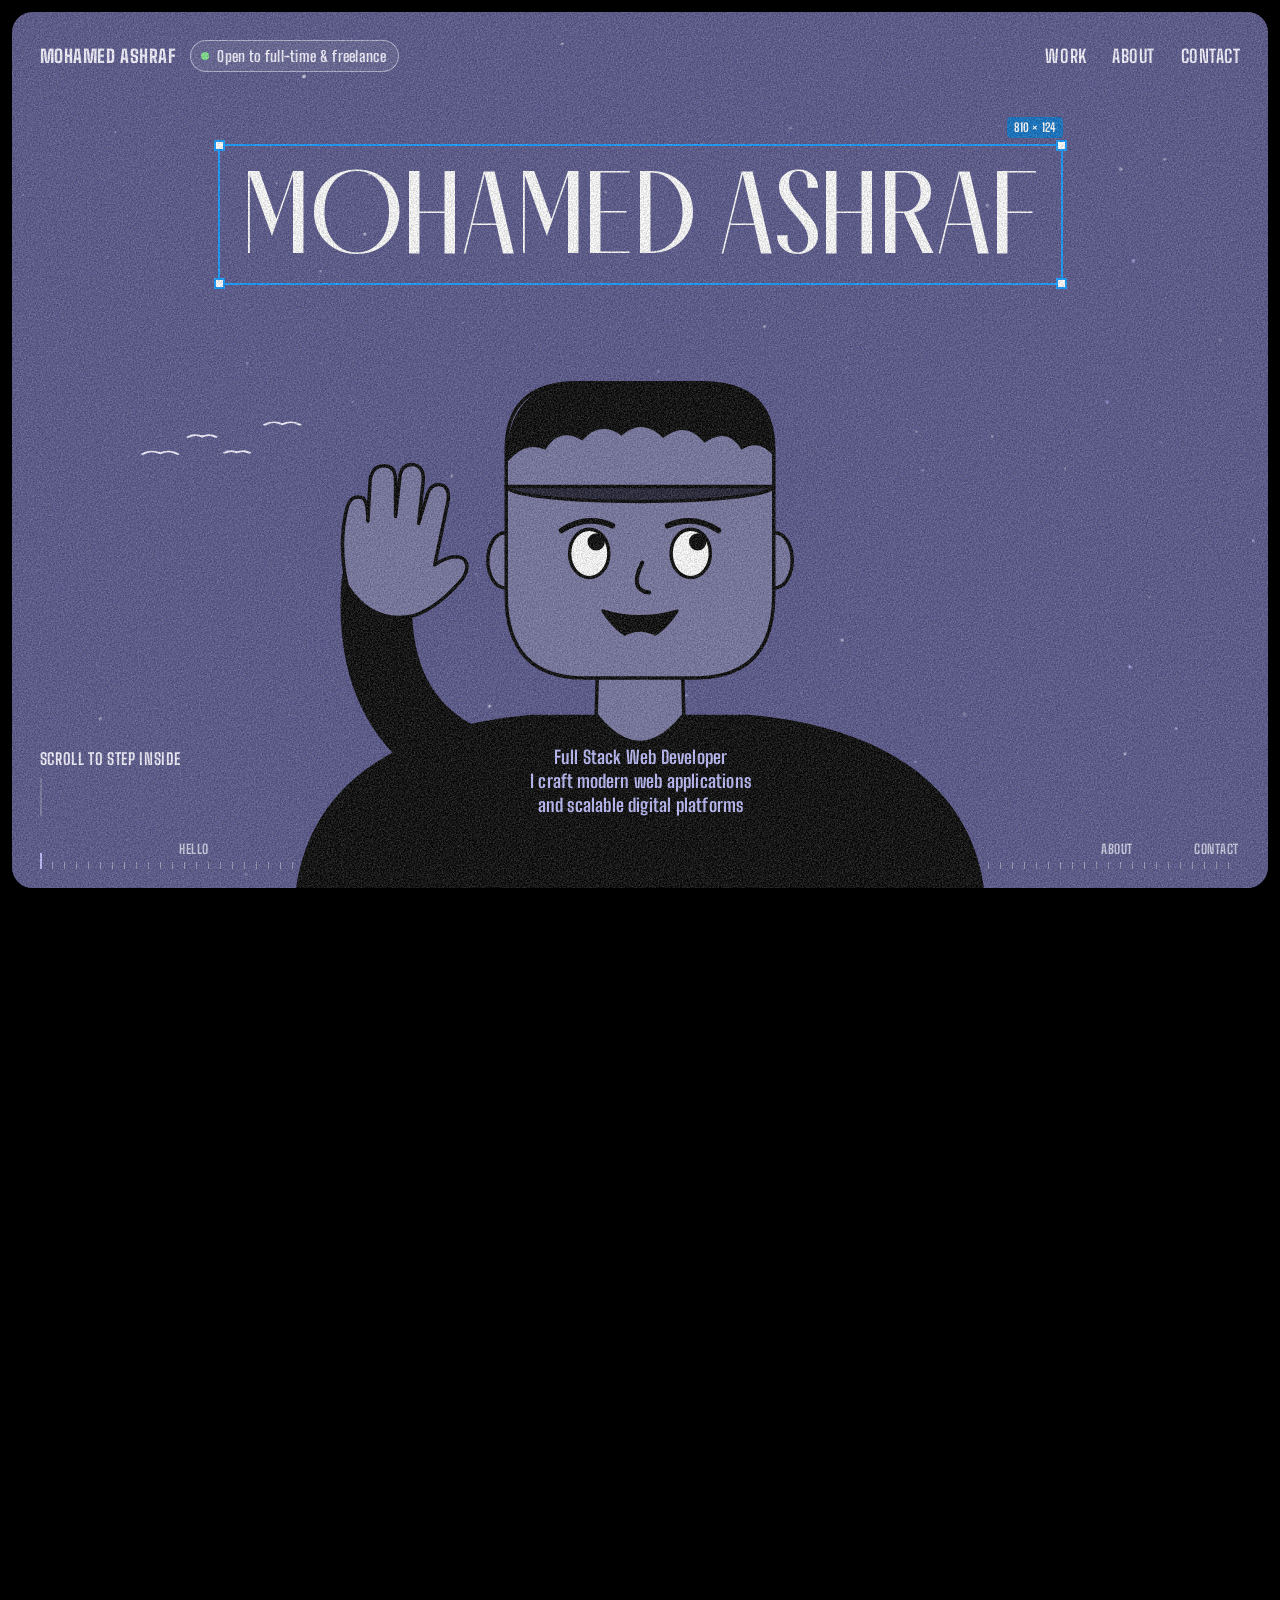
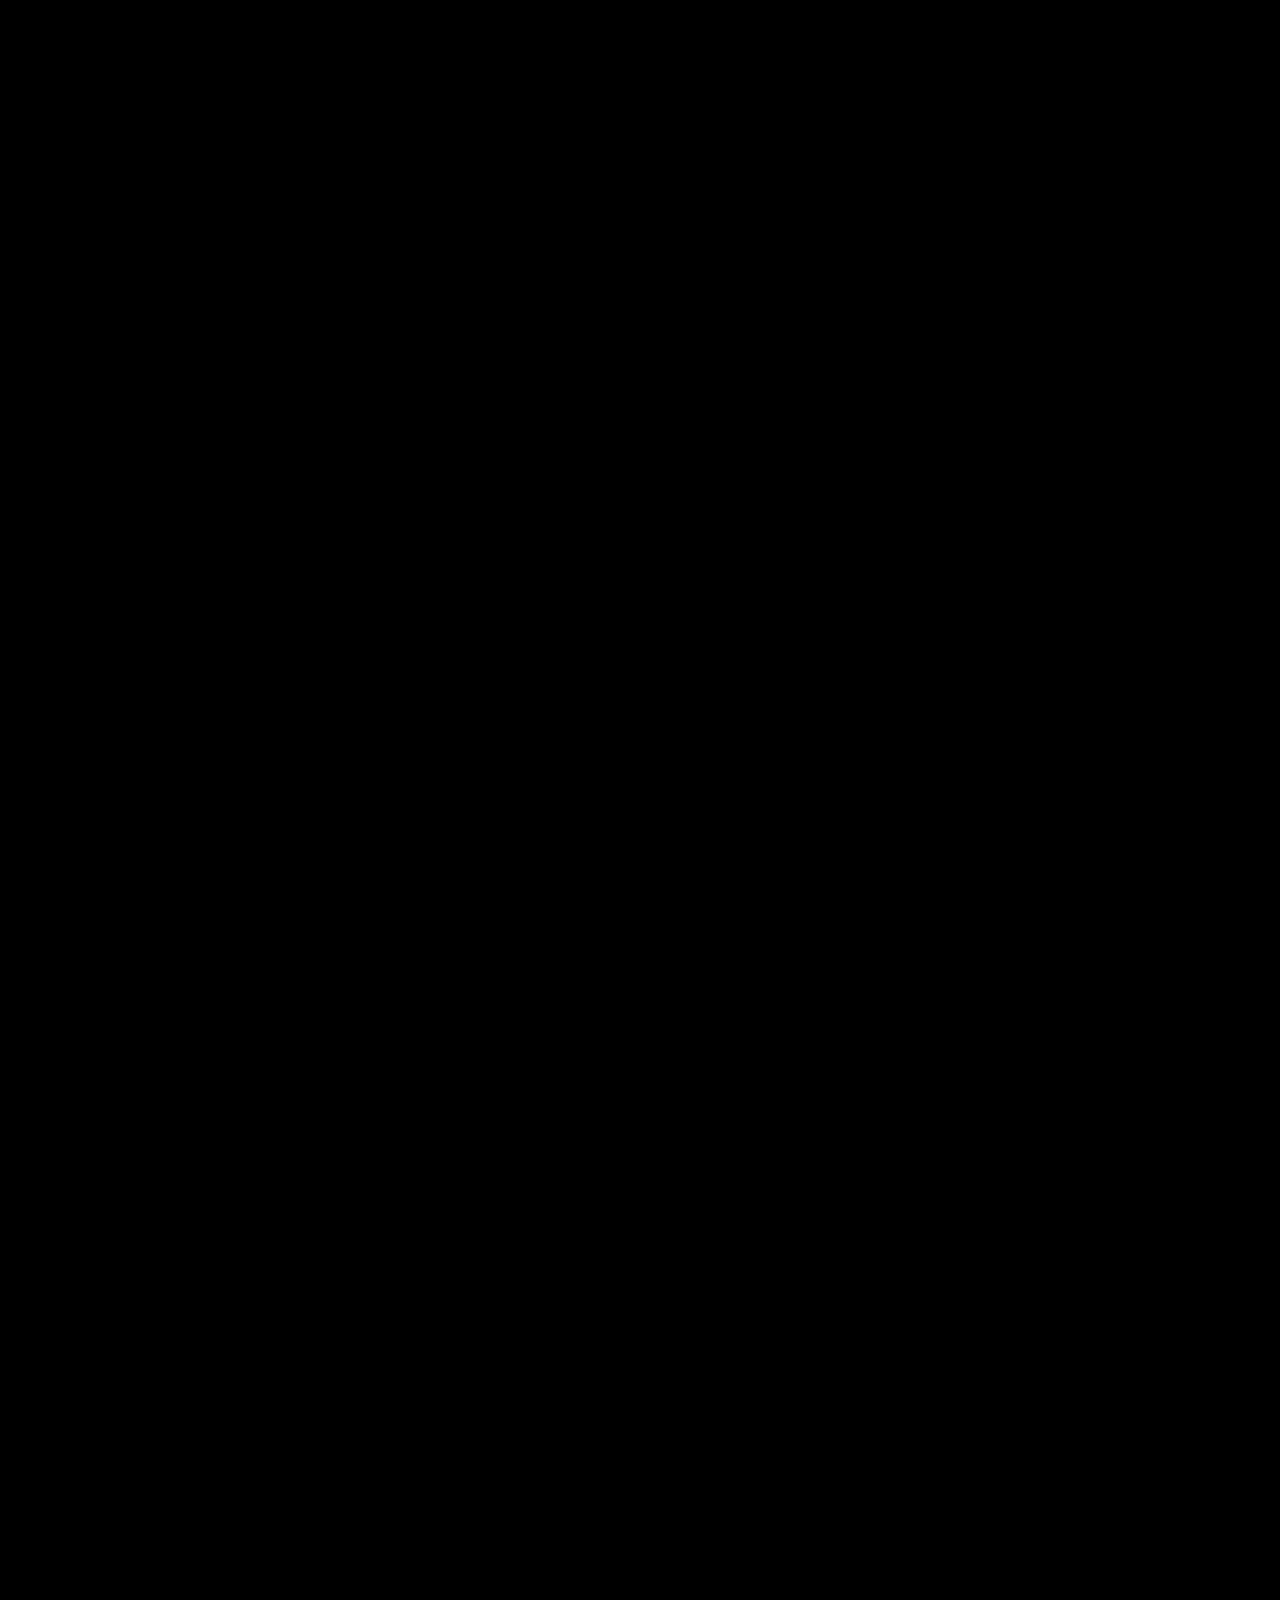
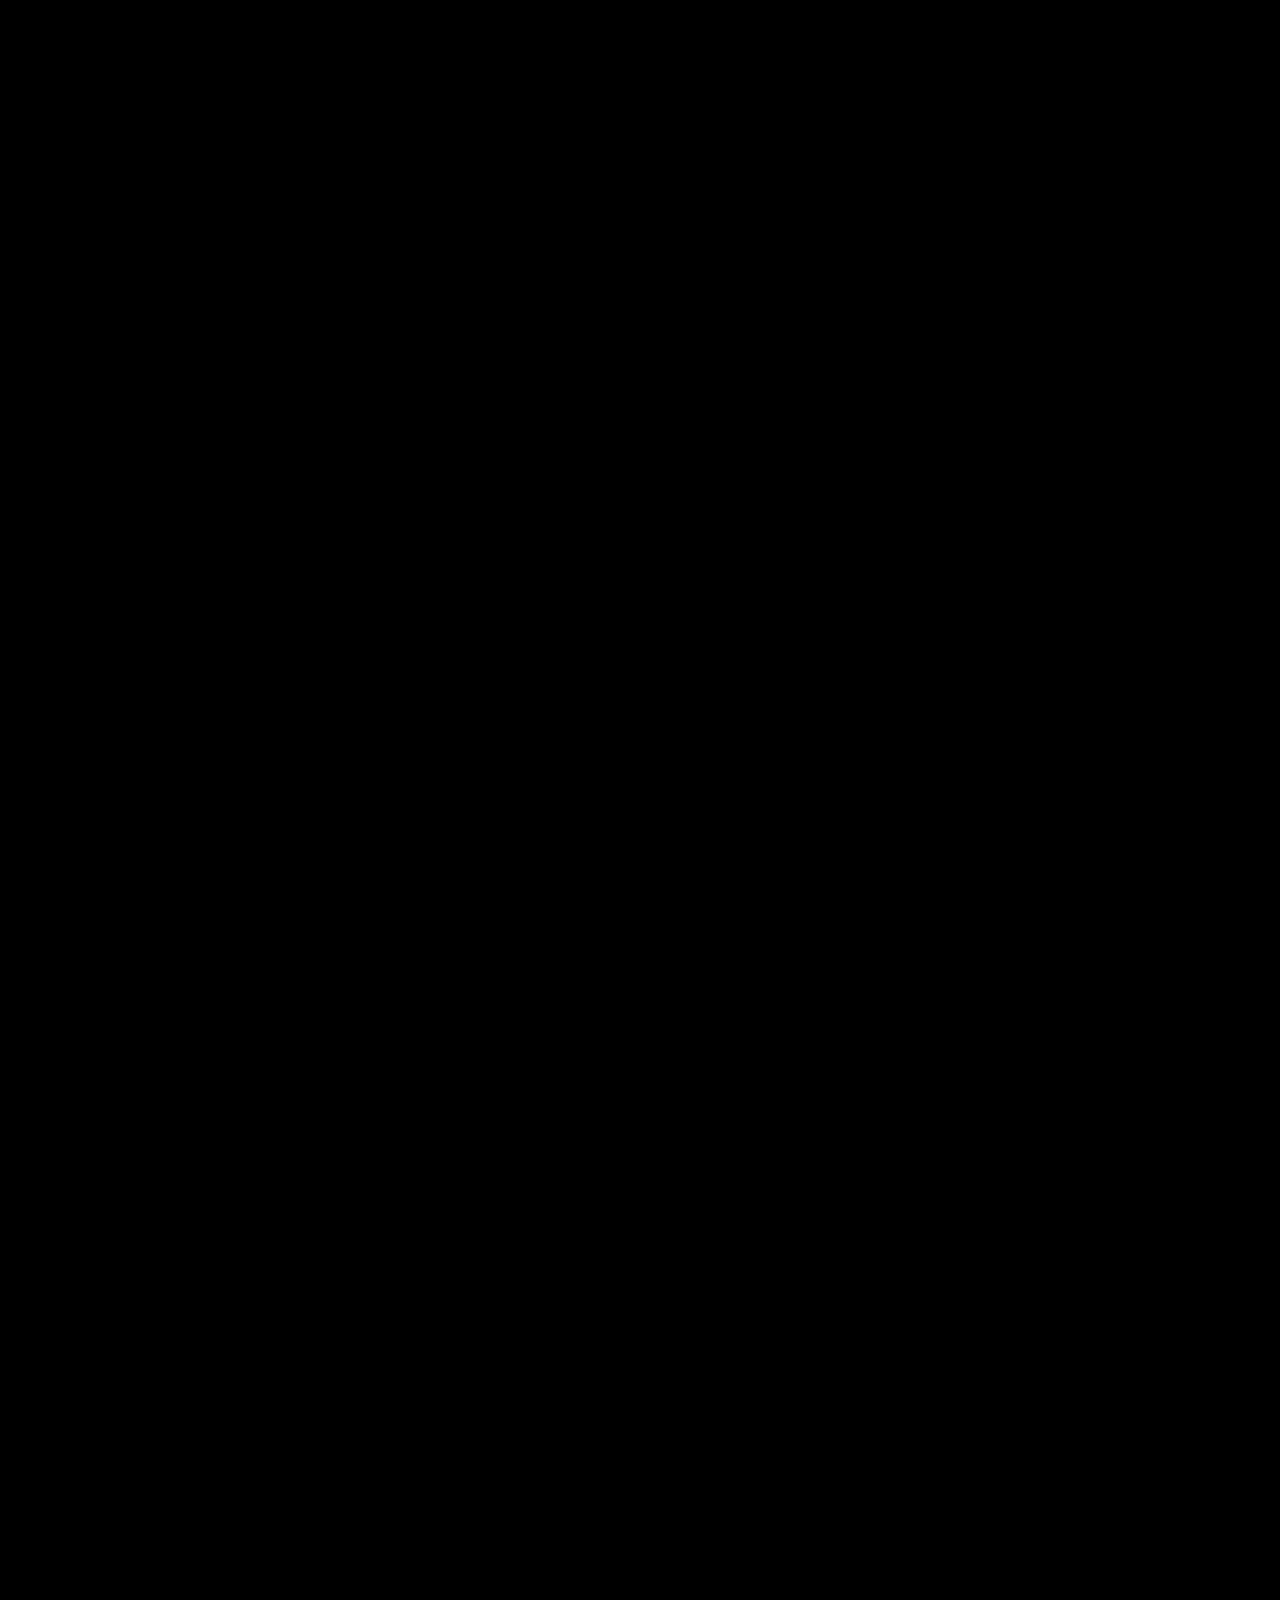
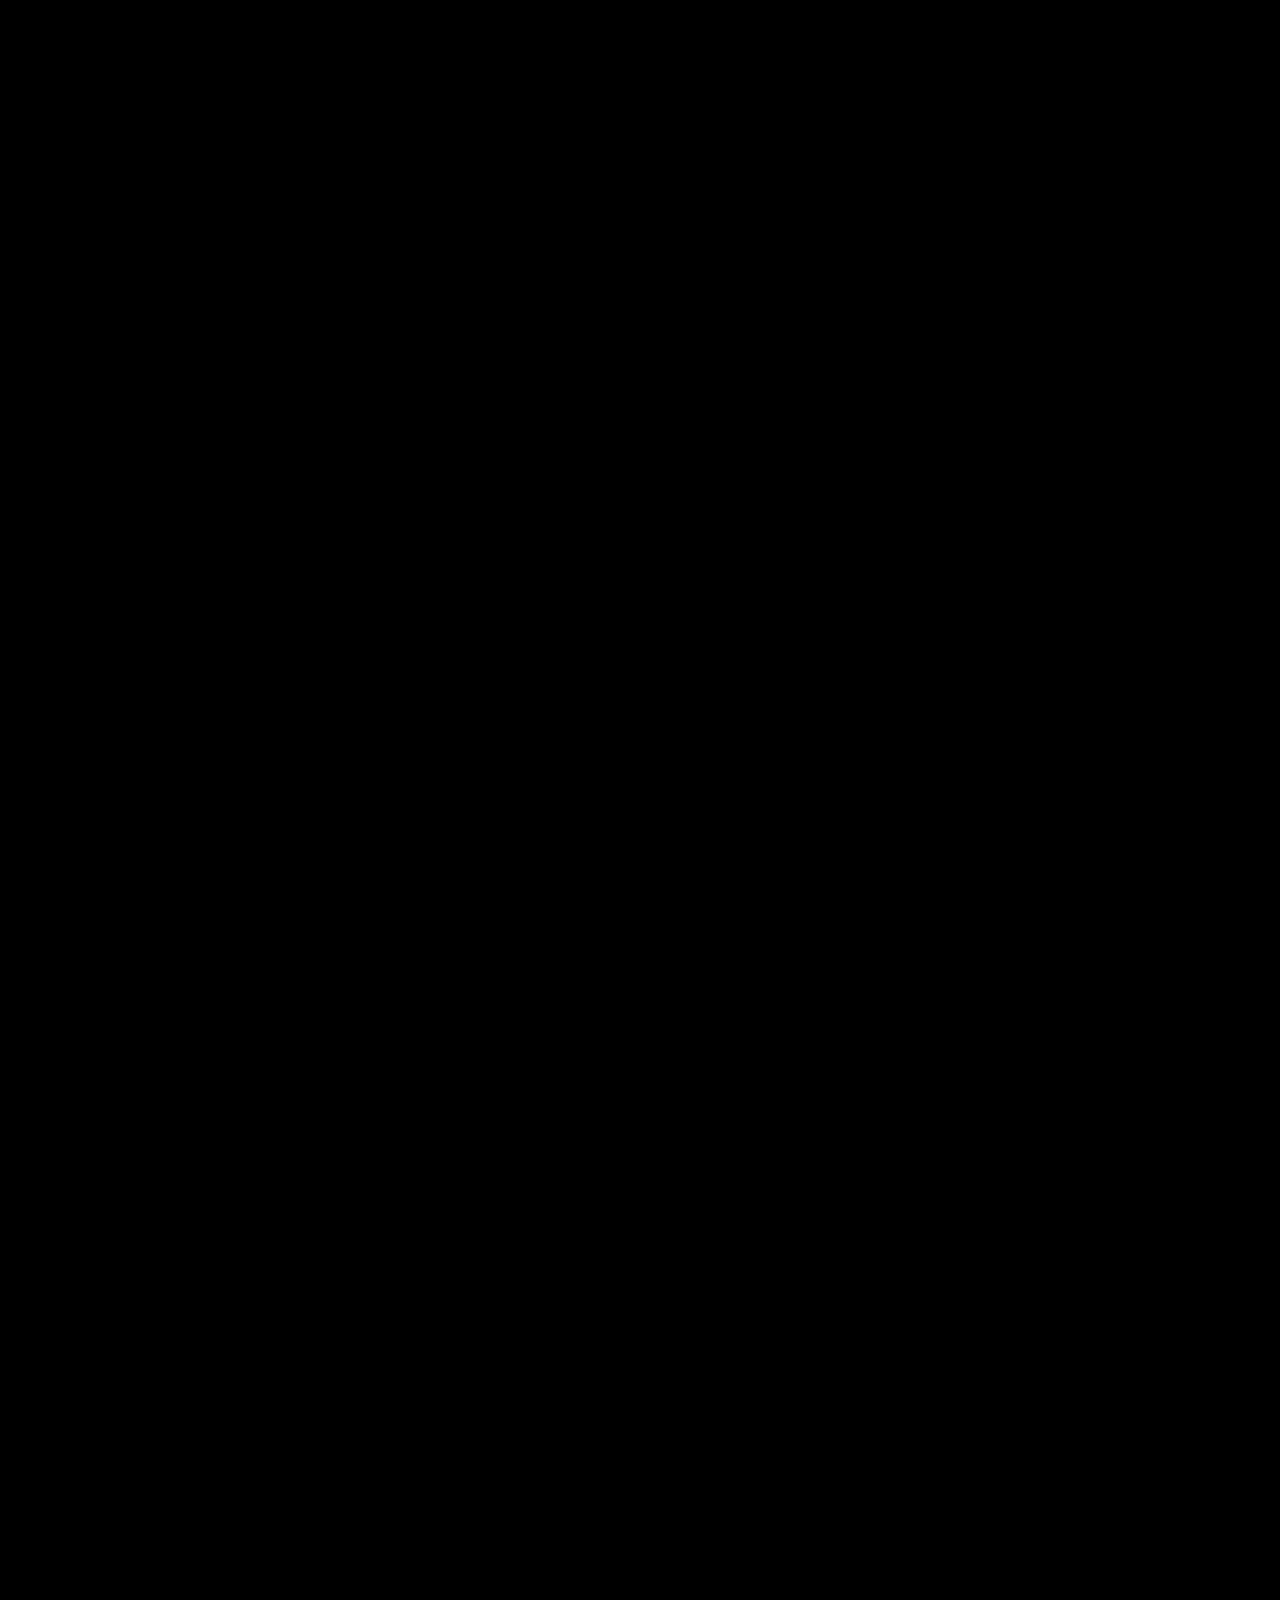
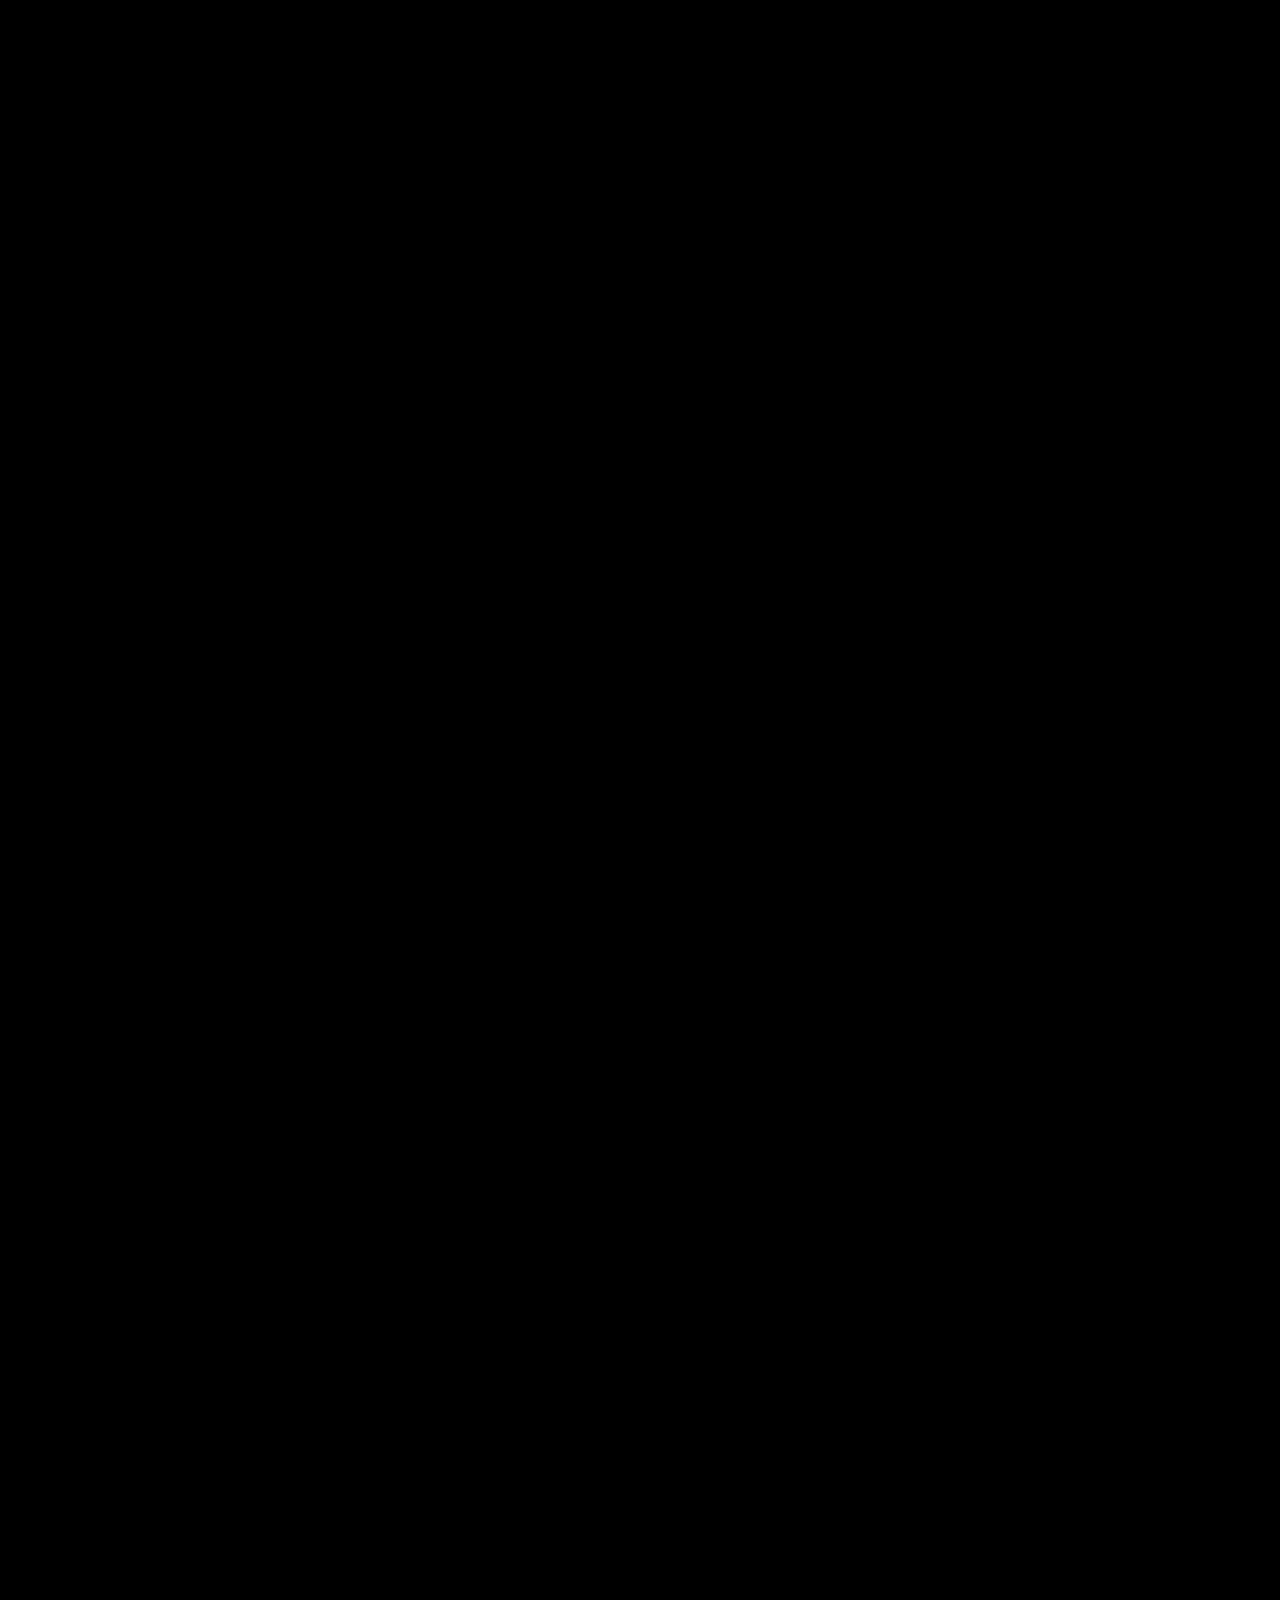
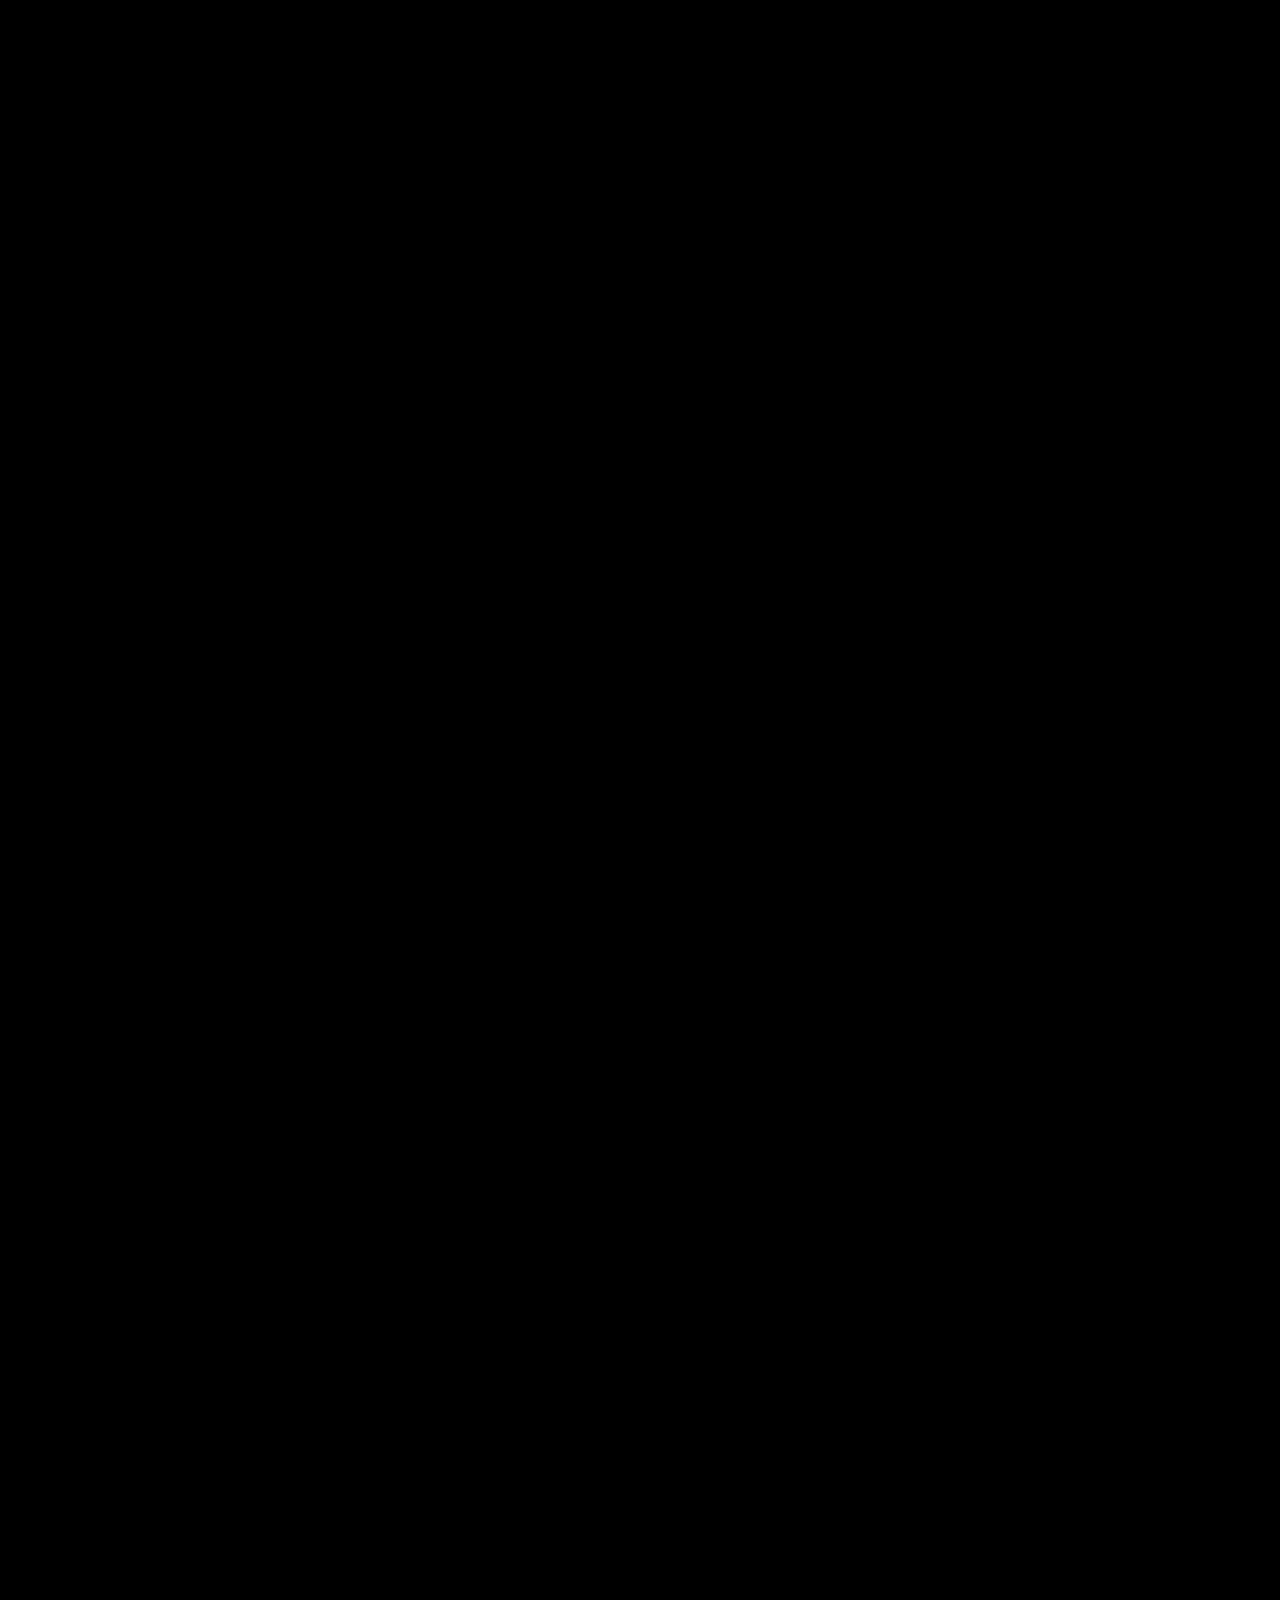
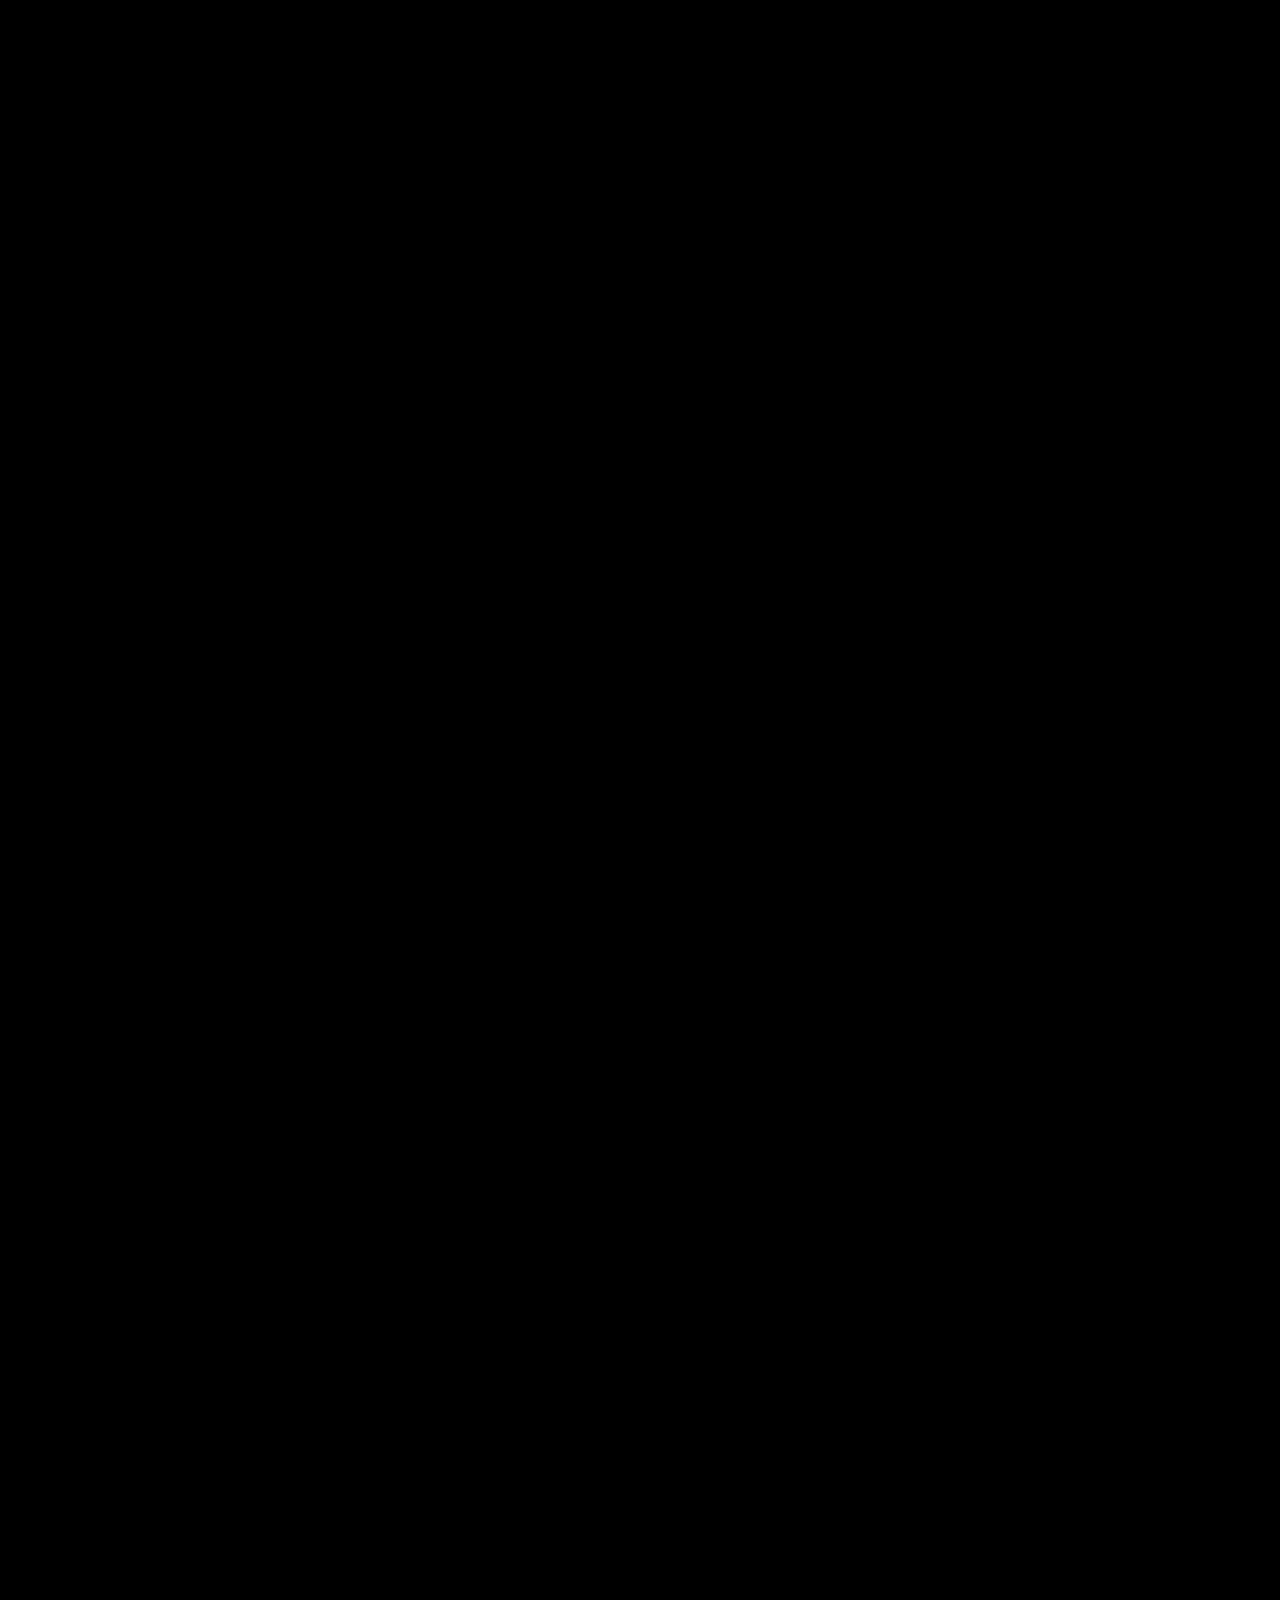
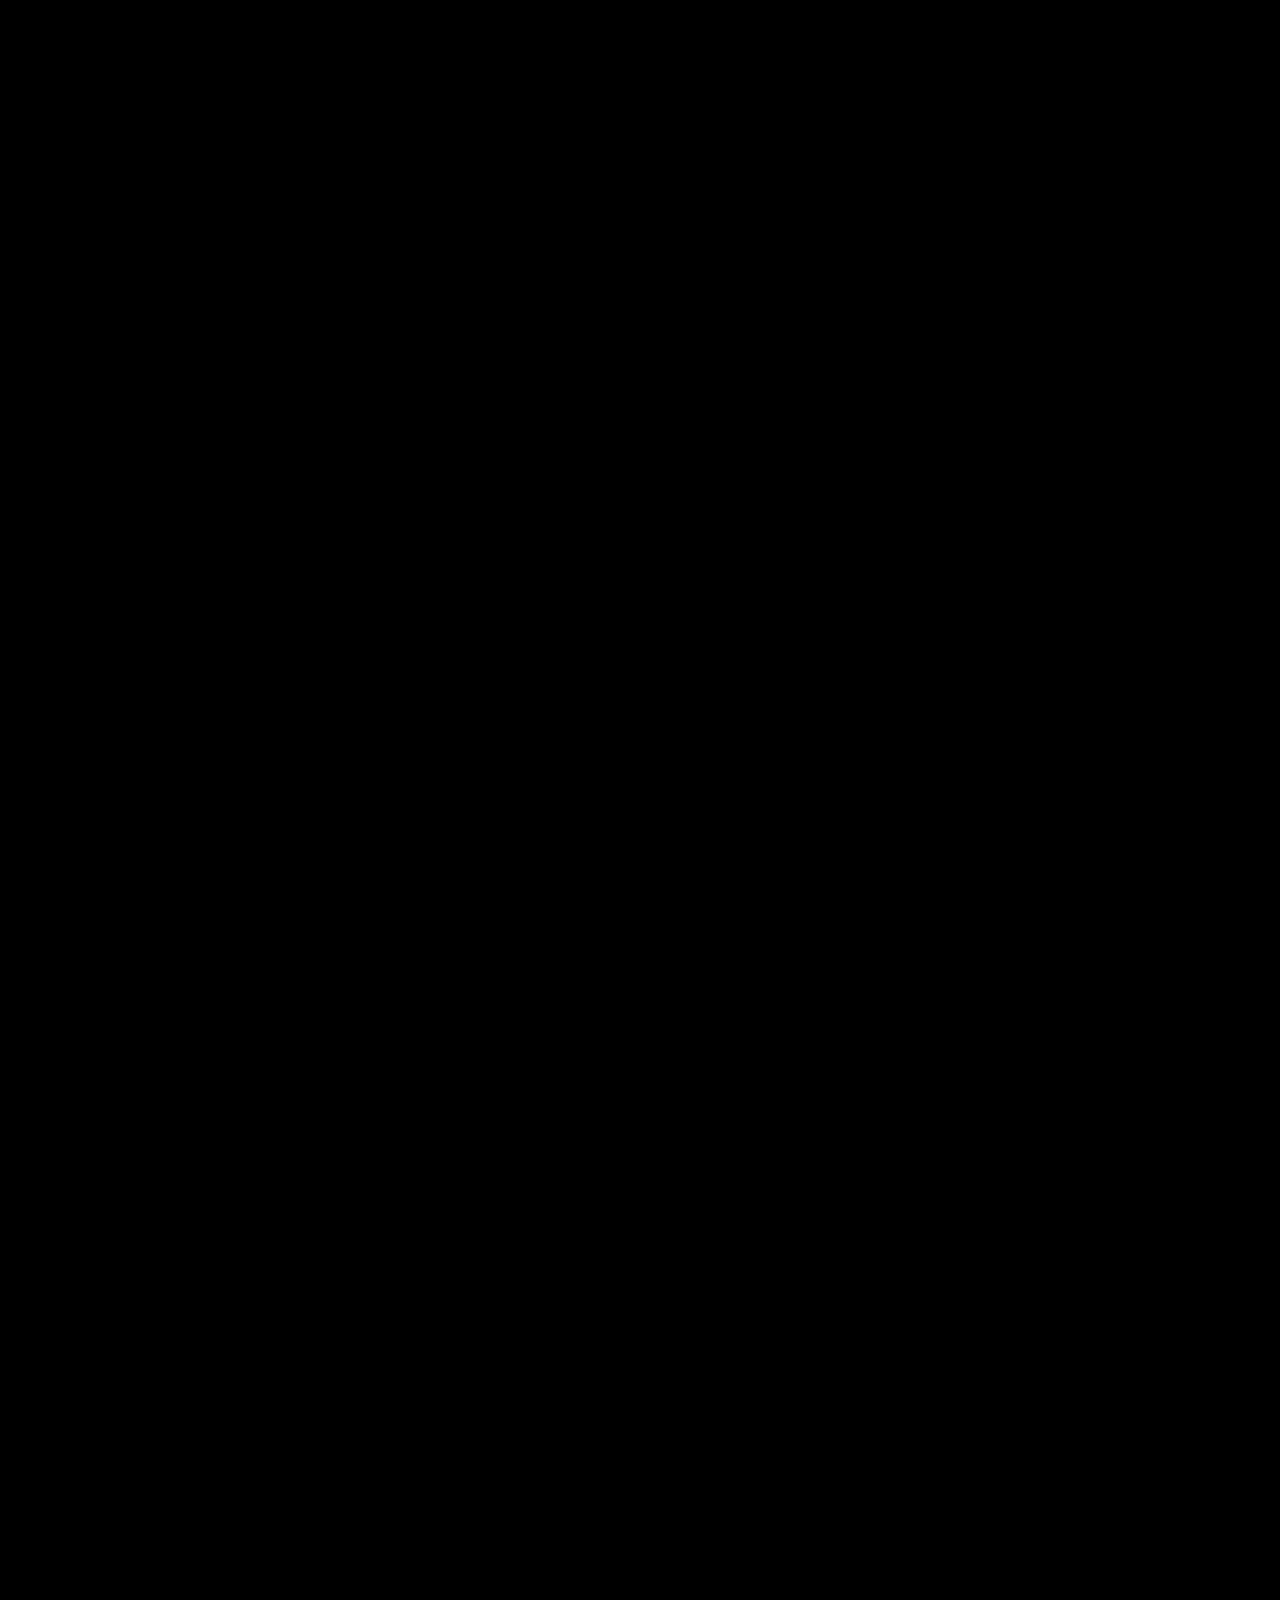
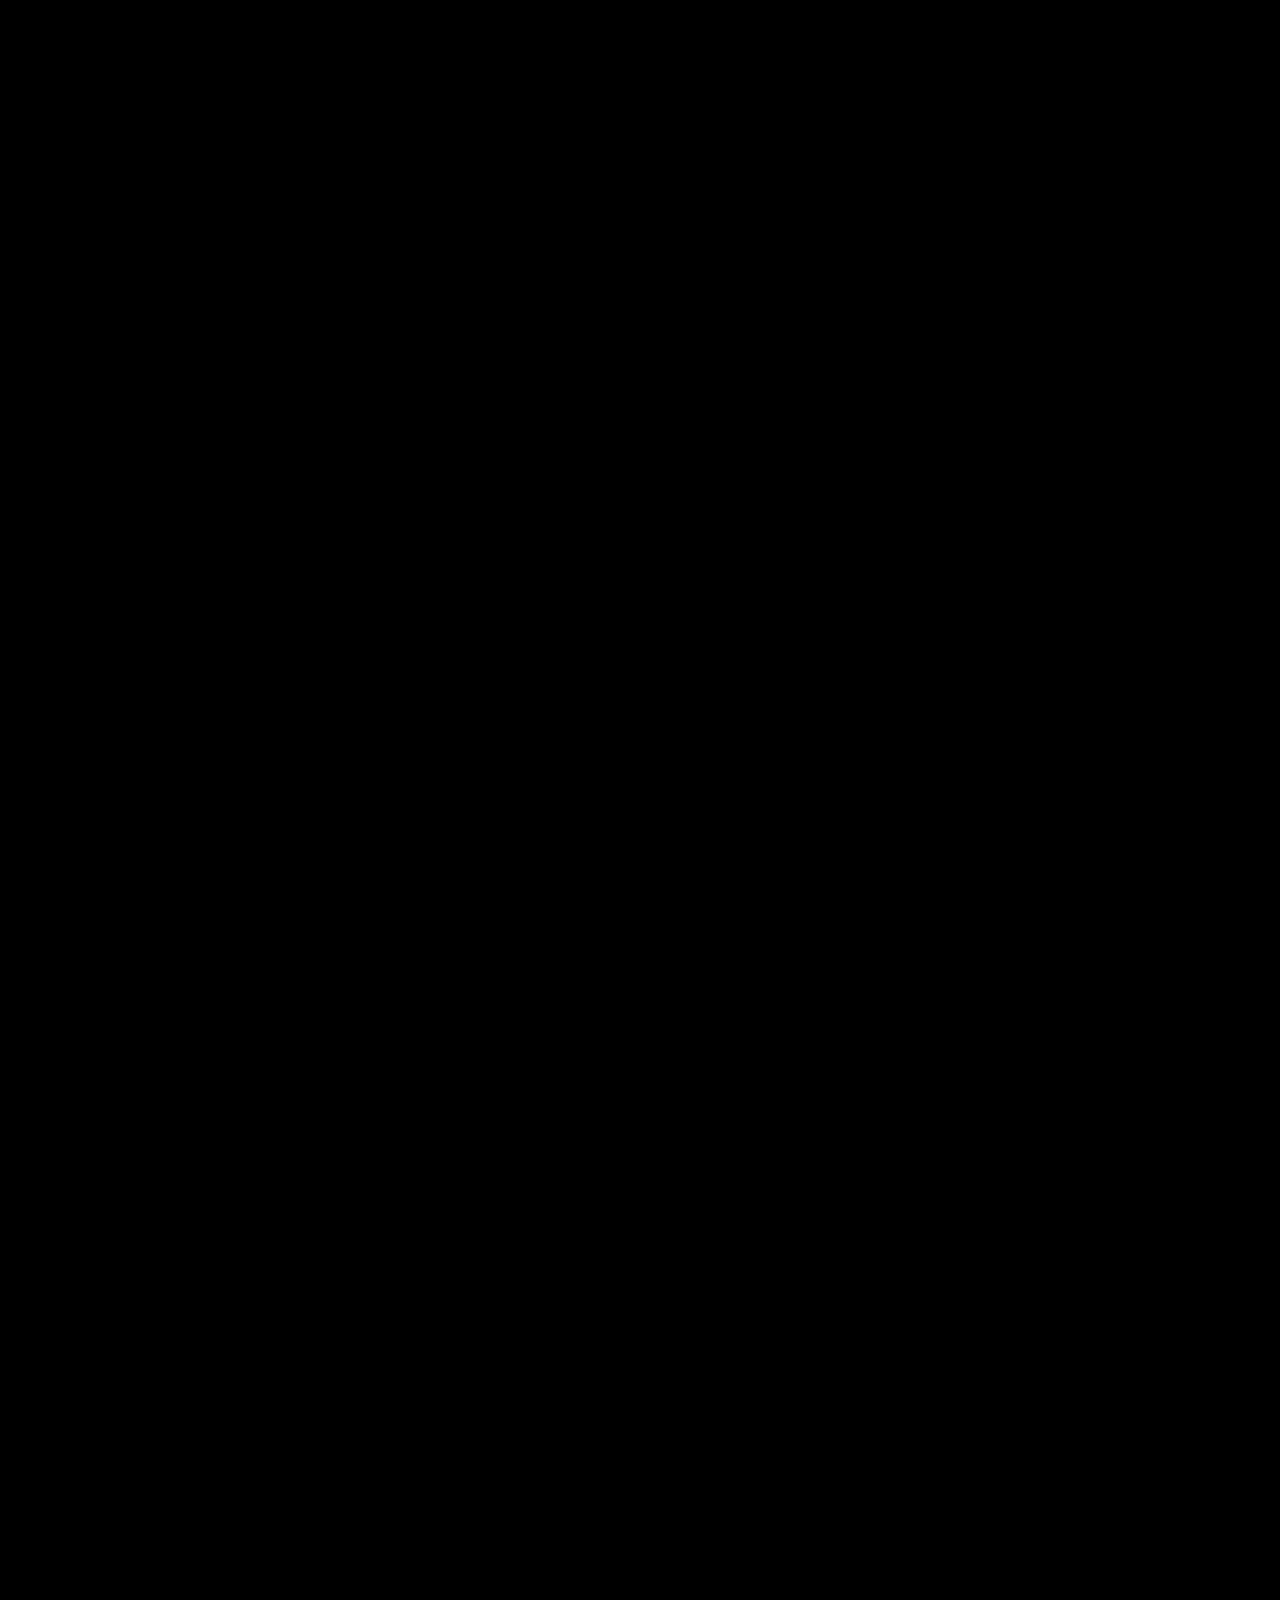
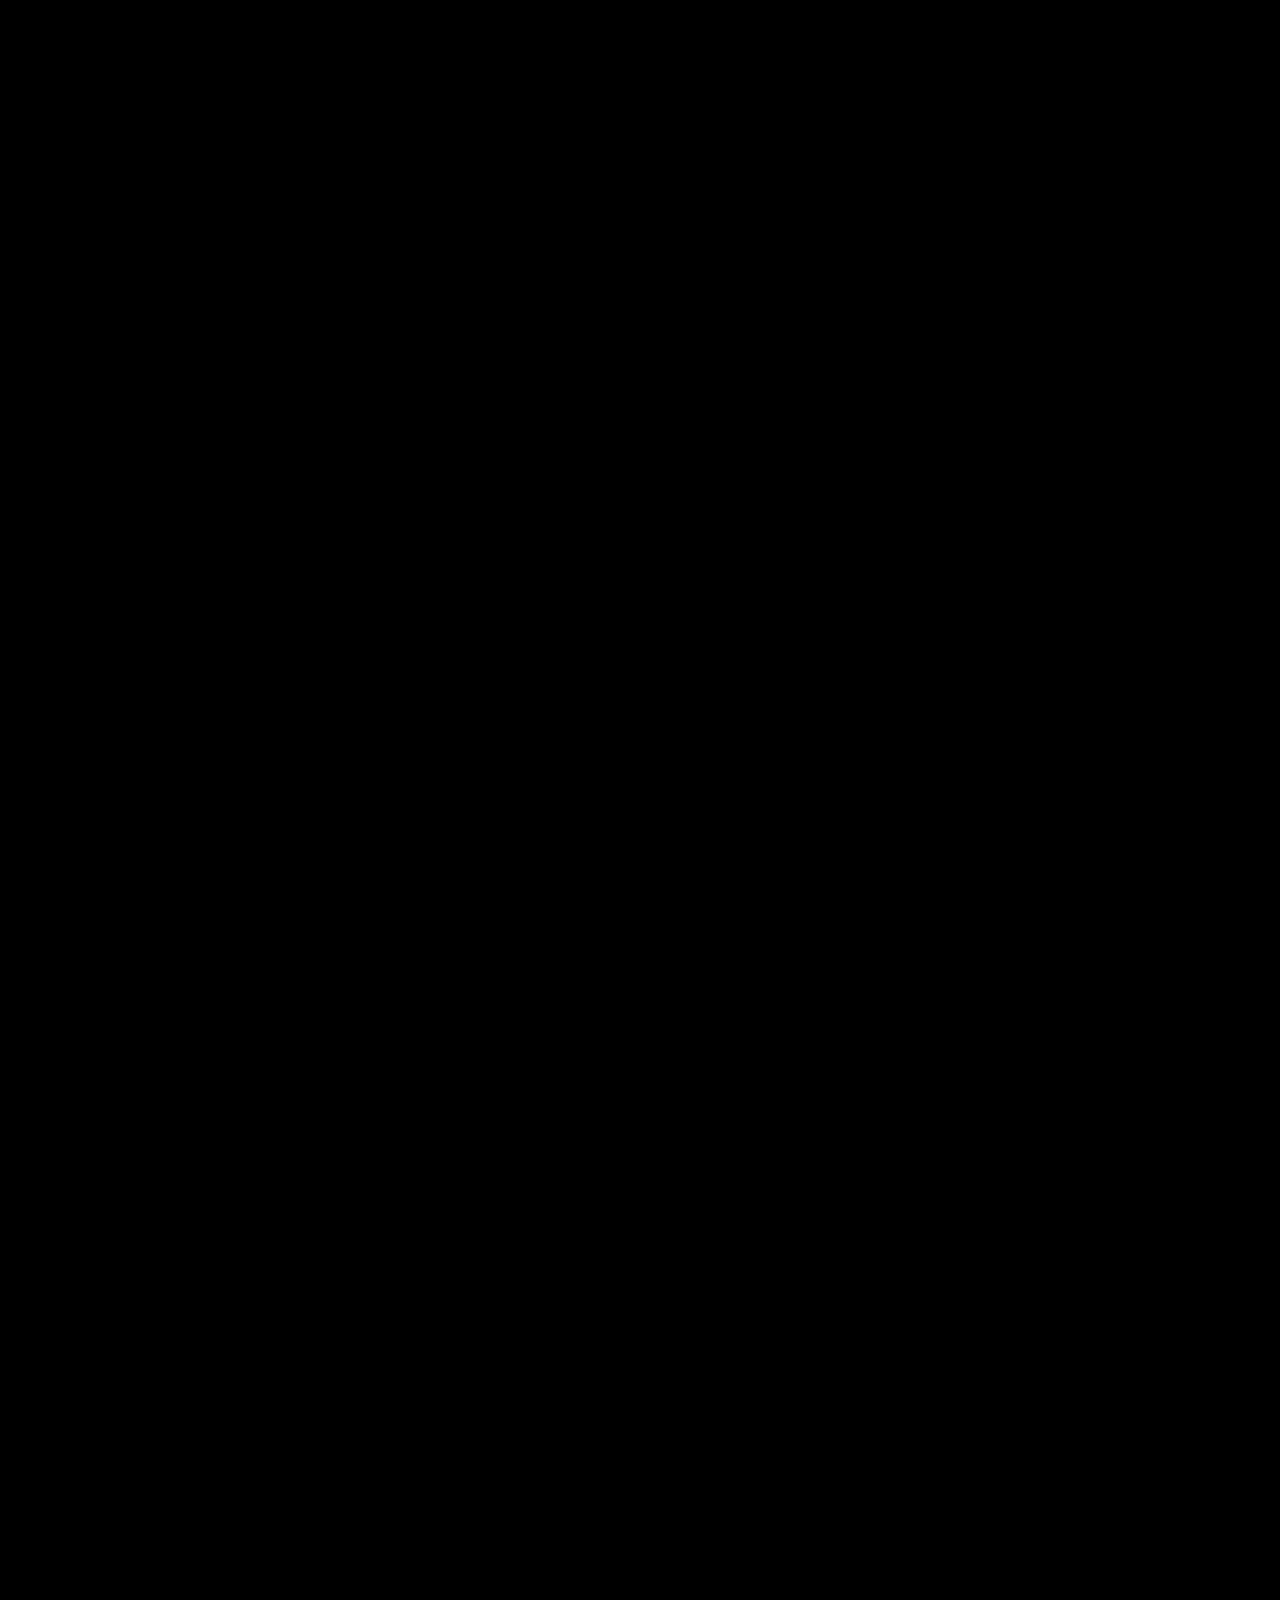
==== commit 5160f5ad: "Update resume to the latest CV and bust the cached copy" ====
--- a/index.html
+++ b/index.html
@@ -181,7 +181,7 @@
                   <a href="https://www.linkedin.com/in/mohamed-ashraf41/" target="_blank" rel="noopener">LinkedIn</a>
                   <a href="https://github.com/moashraf41" target="_blank" rel="noopener">GitHub</a>
                   <a href="https://wa.me/201145016036" target="_blank" rel="noopener">+201145016036</a>
-                  <a href="resume/Mohamed-Ashraf-Fahmy-CV.pdf" download="Mohamed-Ashraf-Fahmy-CV.pdf">Resume</a>
+                  <a href="resume/Mohamed-Ashraf-Fahmy-CV.pdf?v=2026-11-23" download="Mohamed-Ashraf-Fahmy-CV.pdf">Resume</a>
                 </div>
               </div>
             </div>
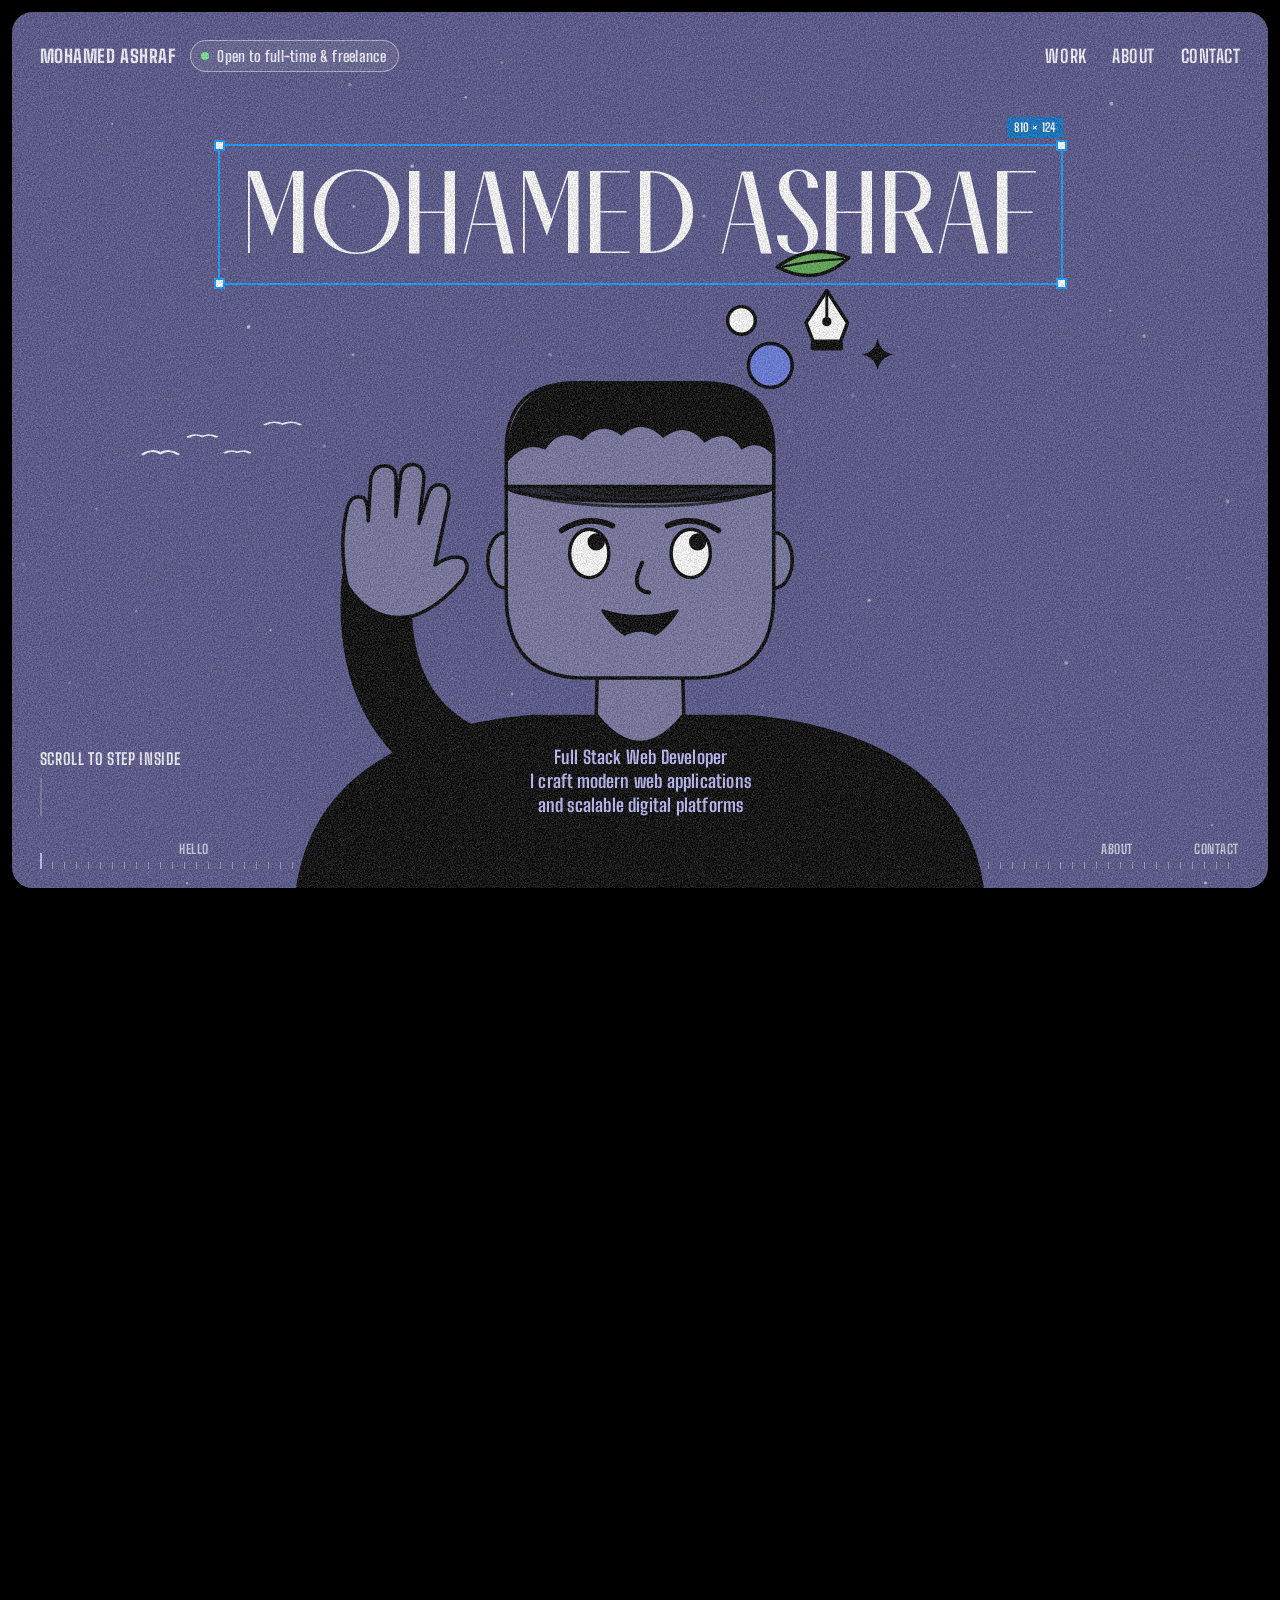
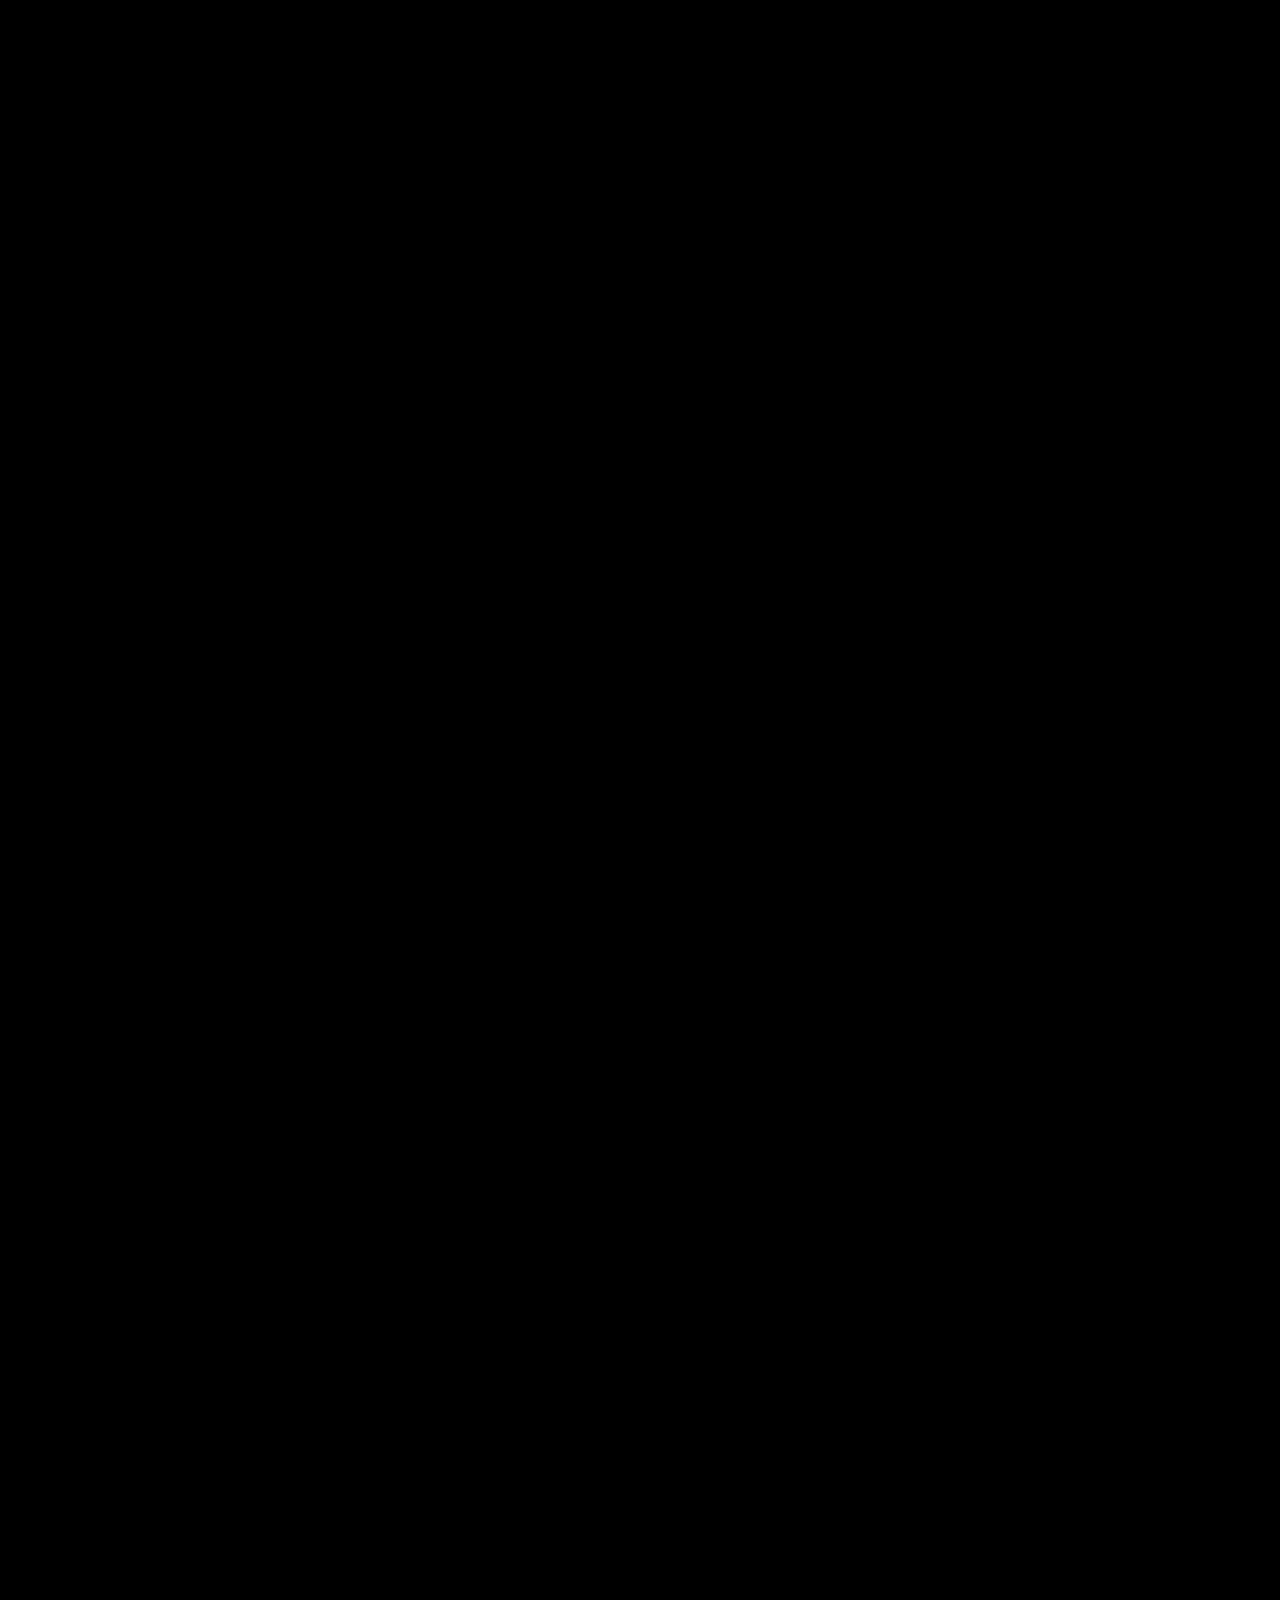
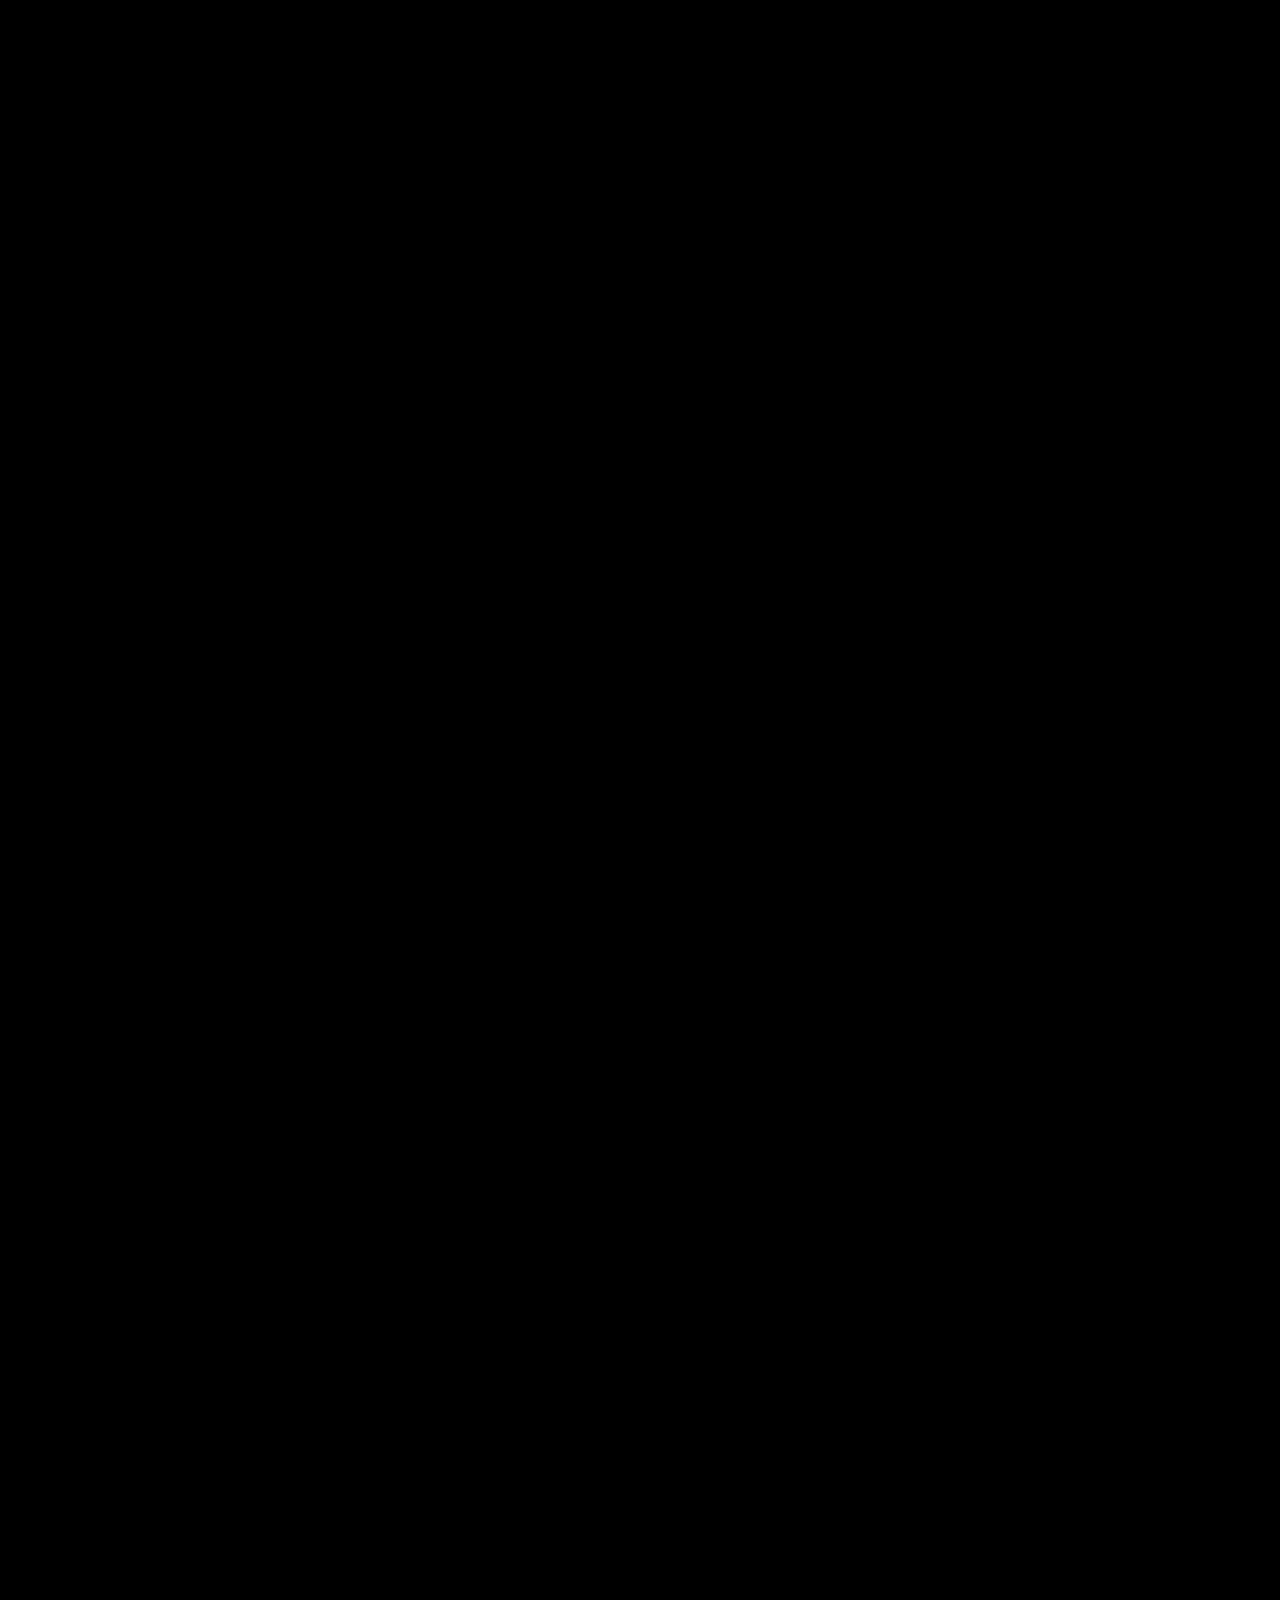
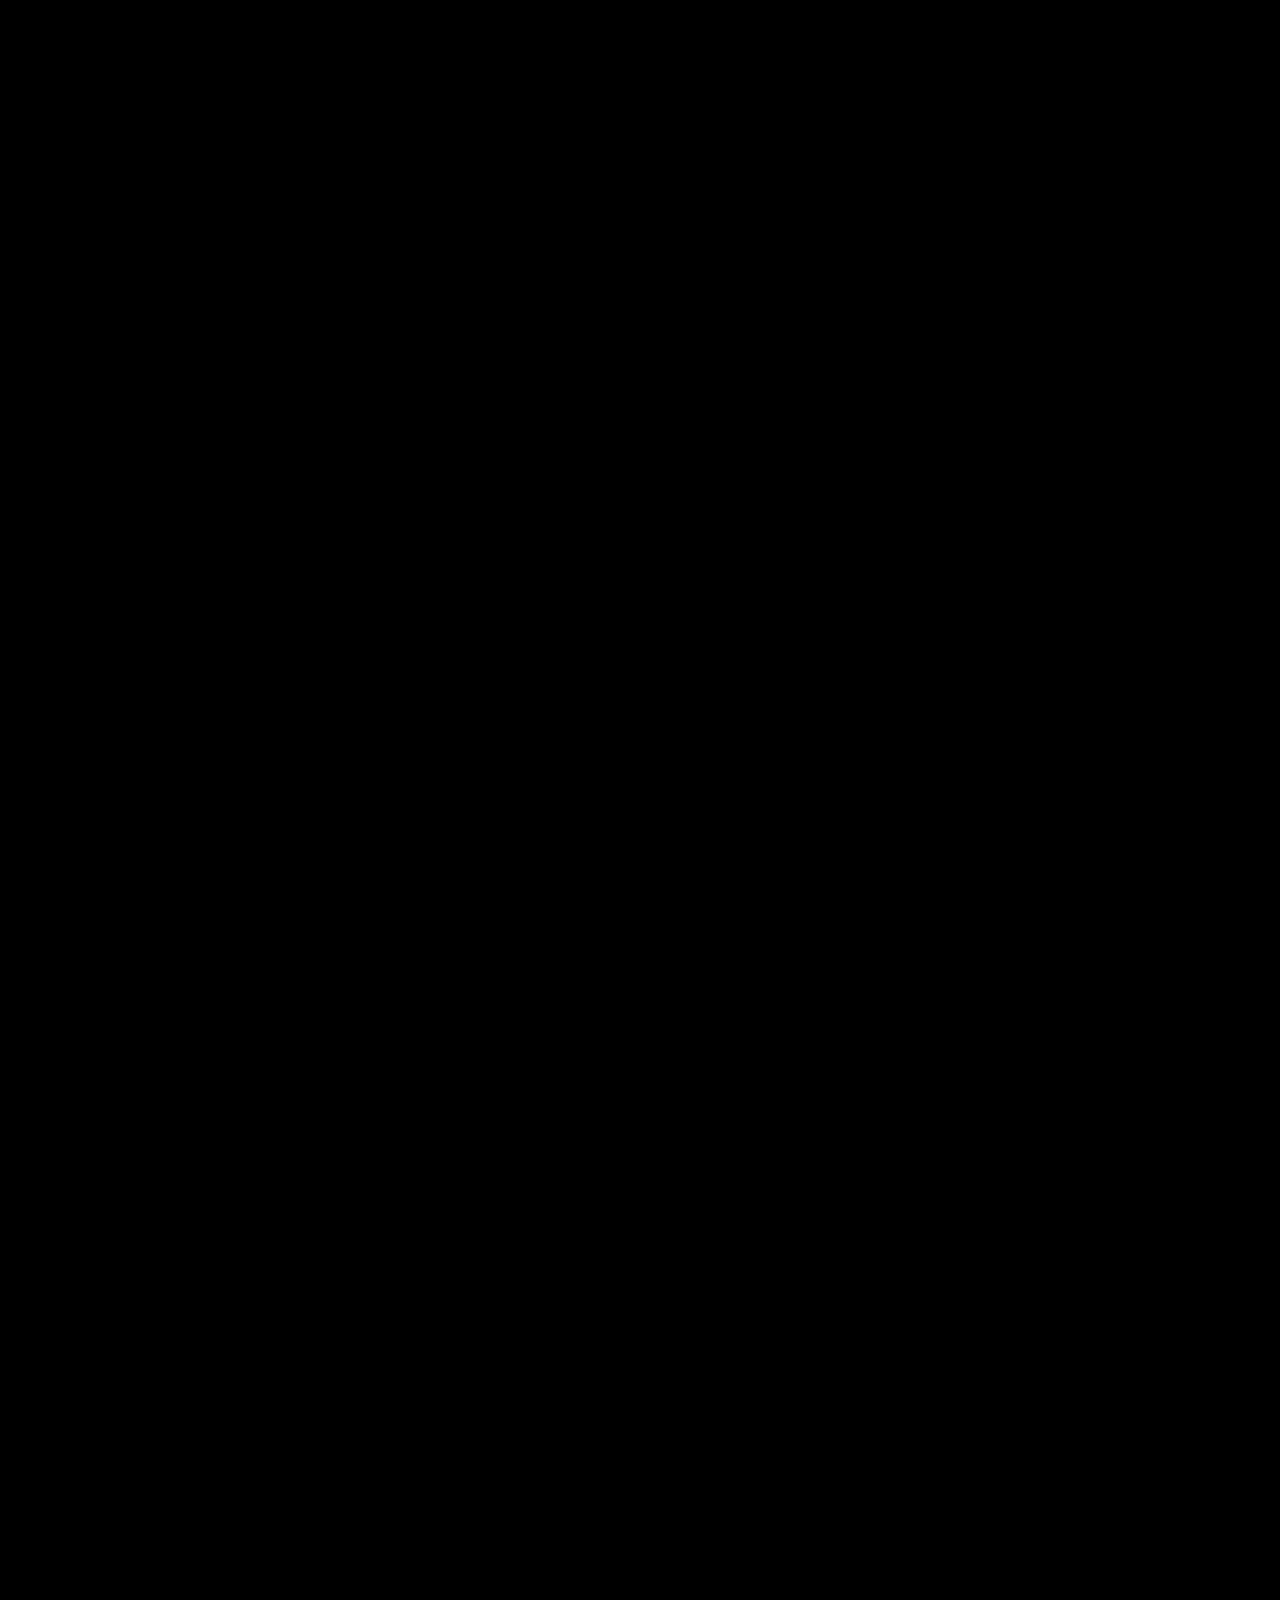
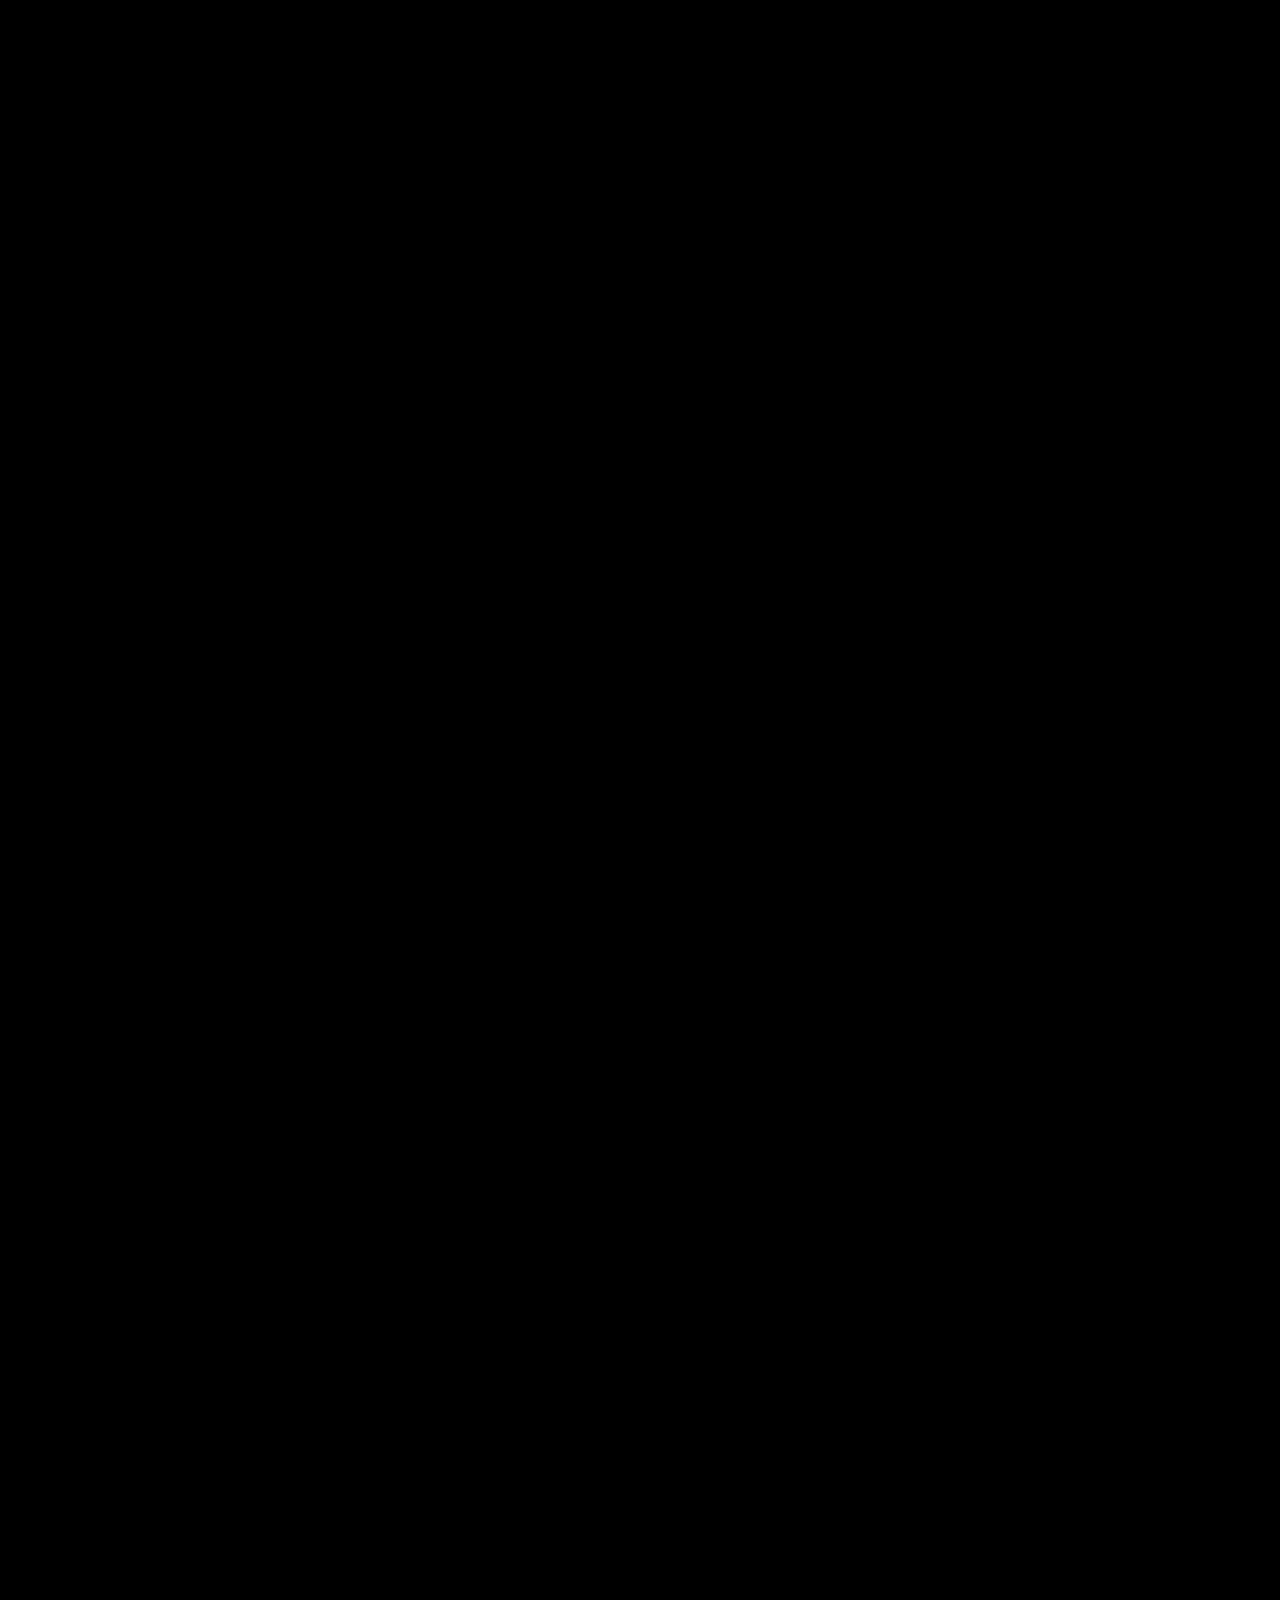
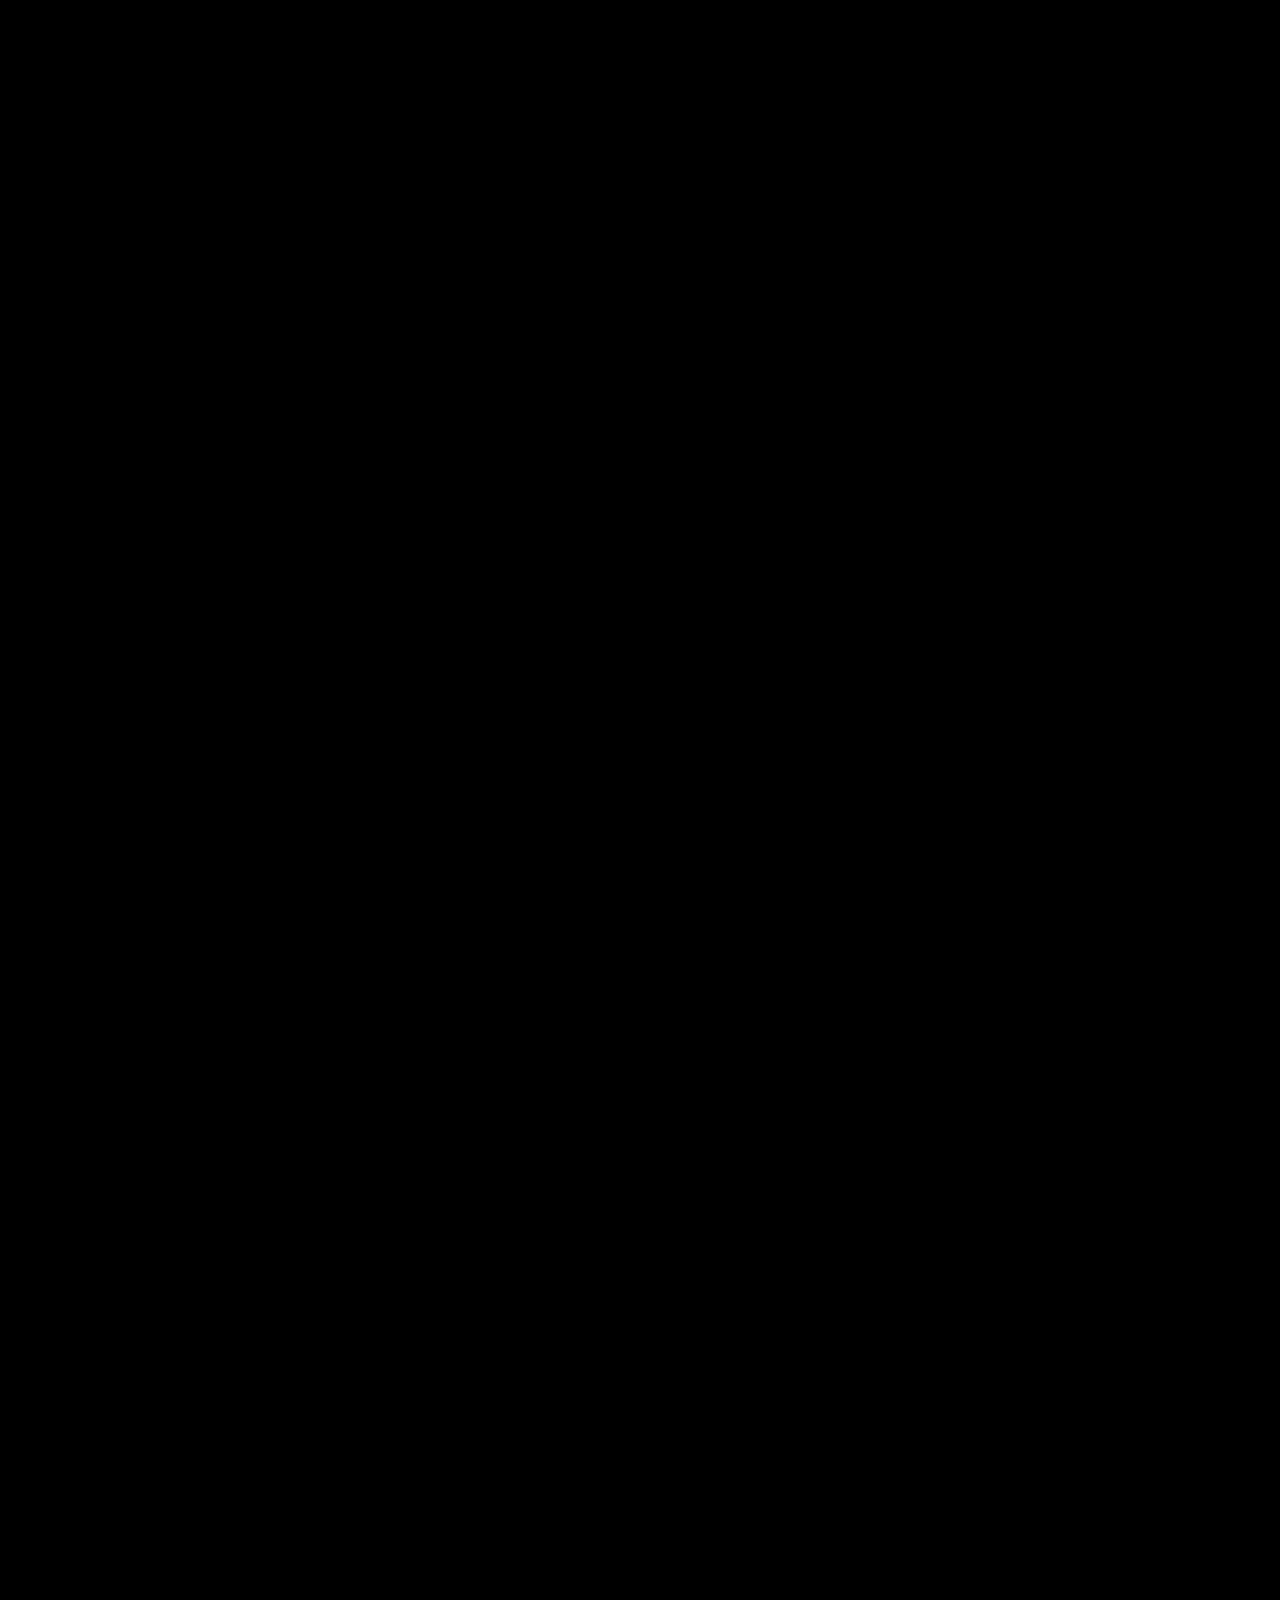
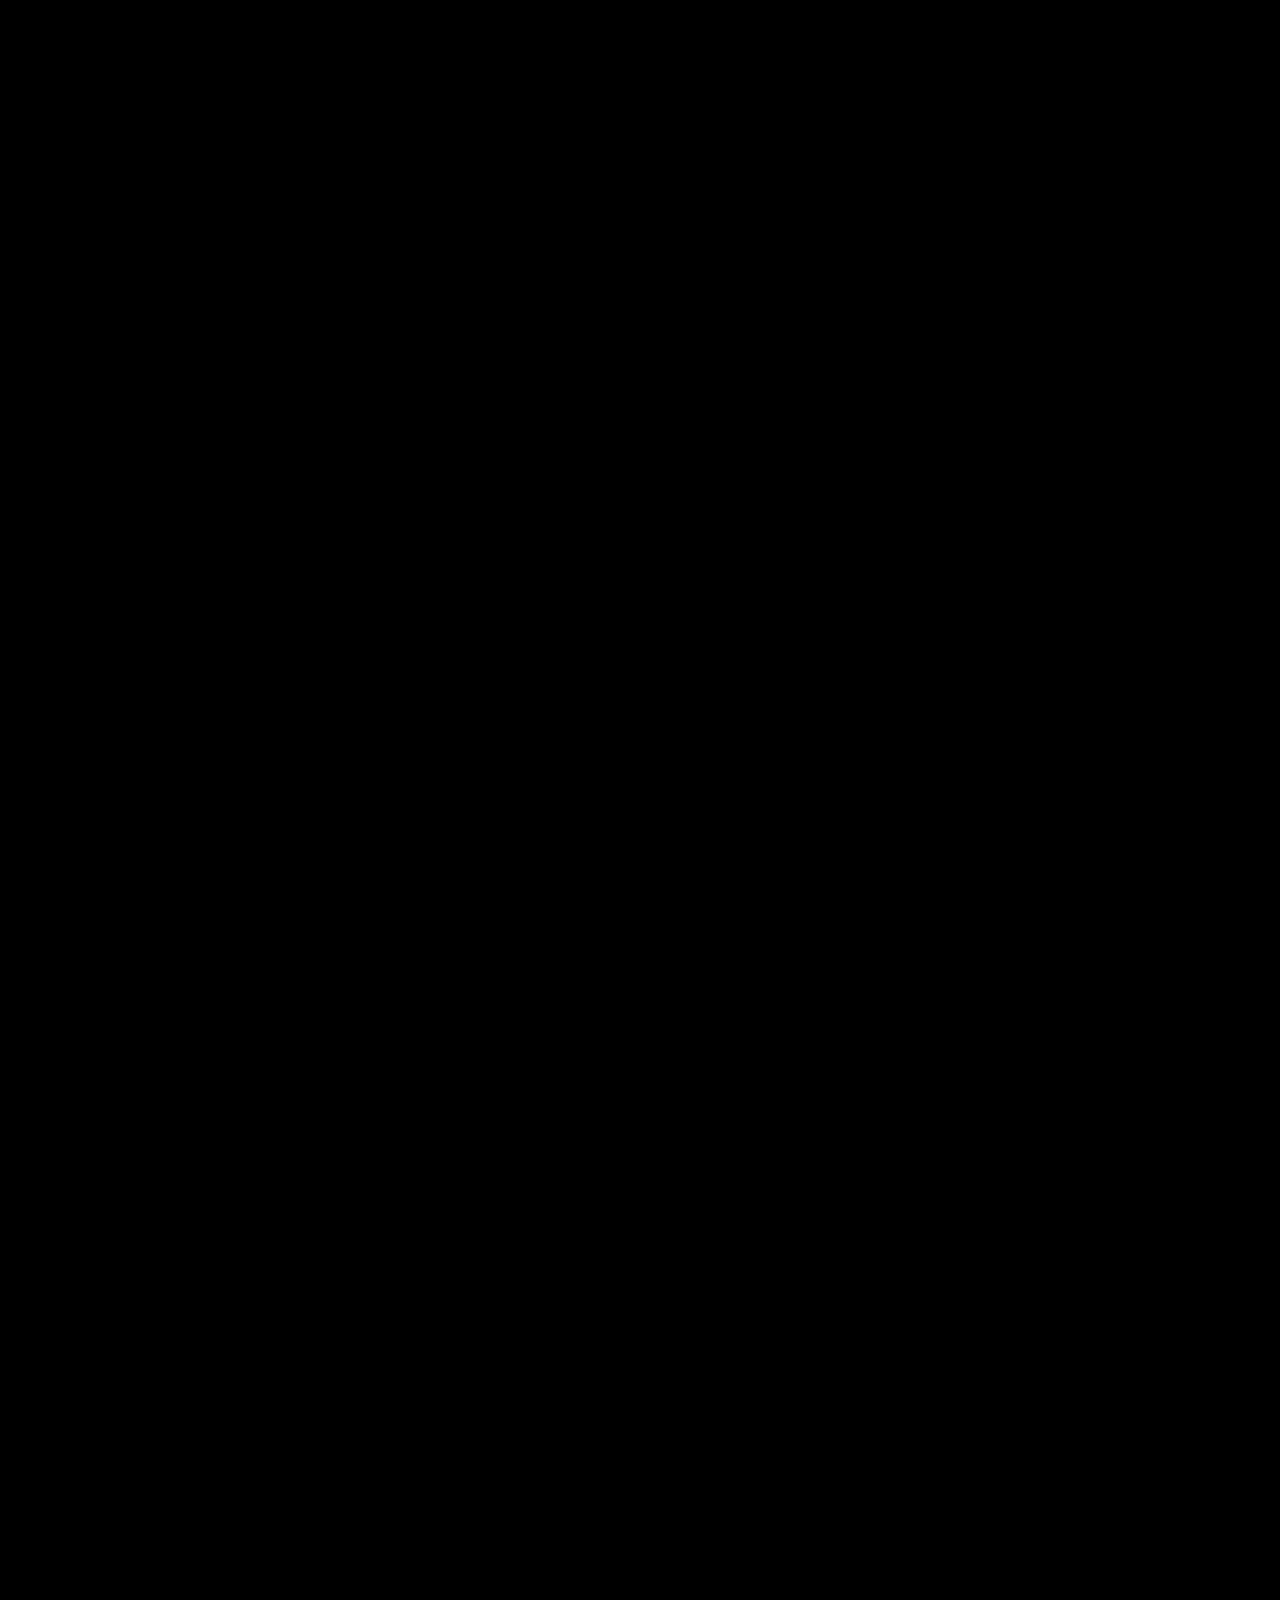
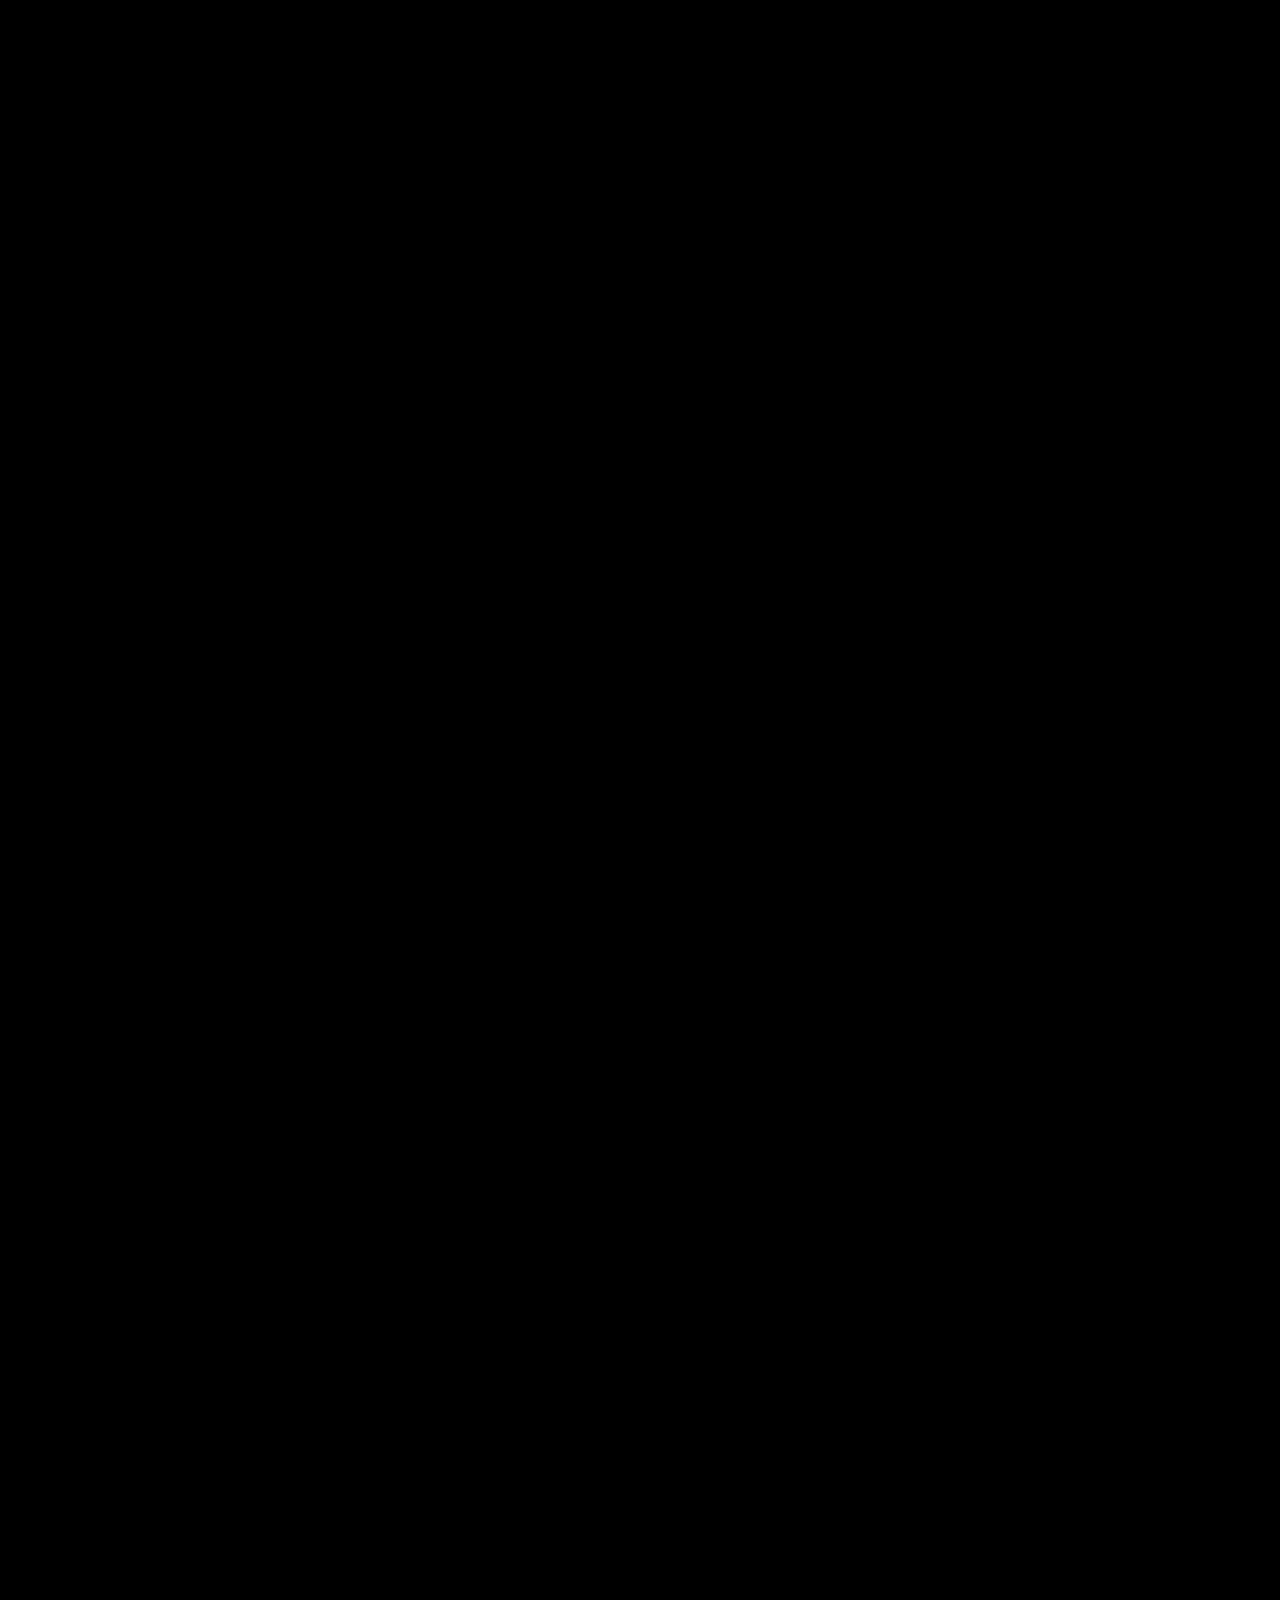
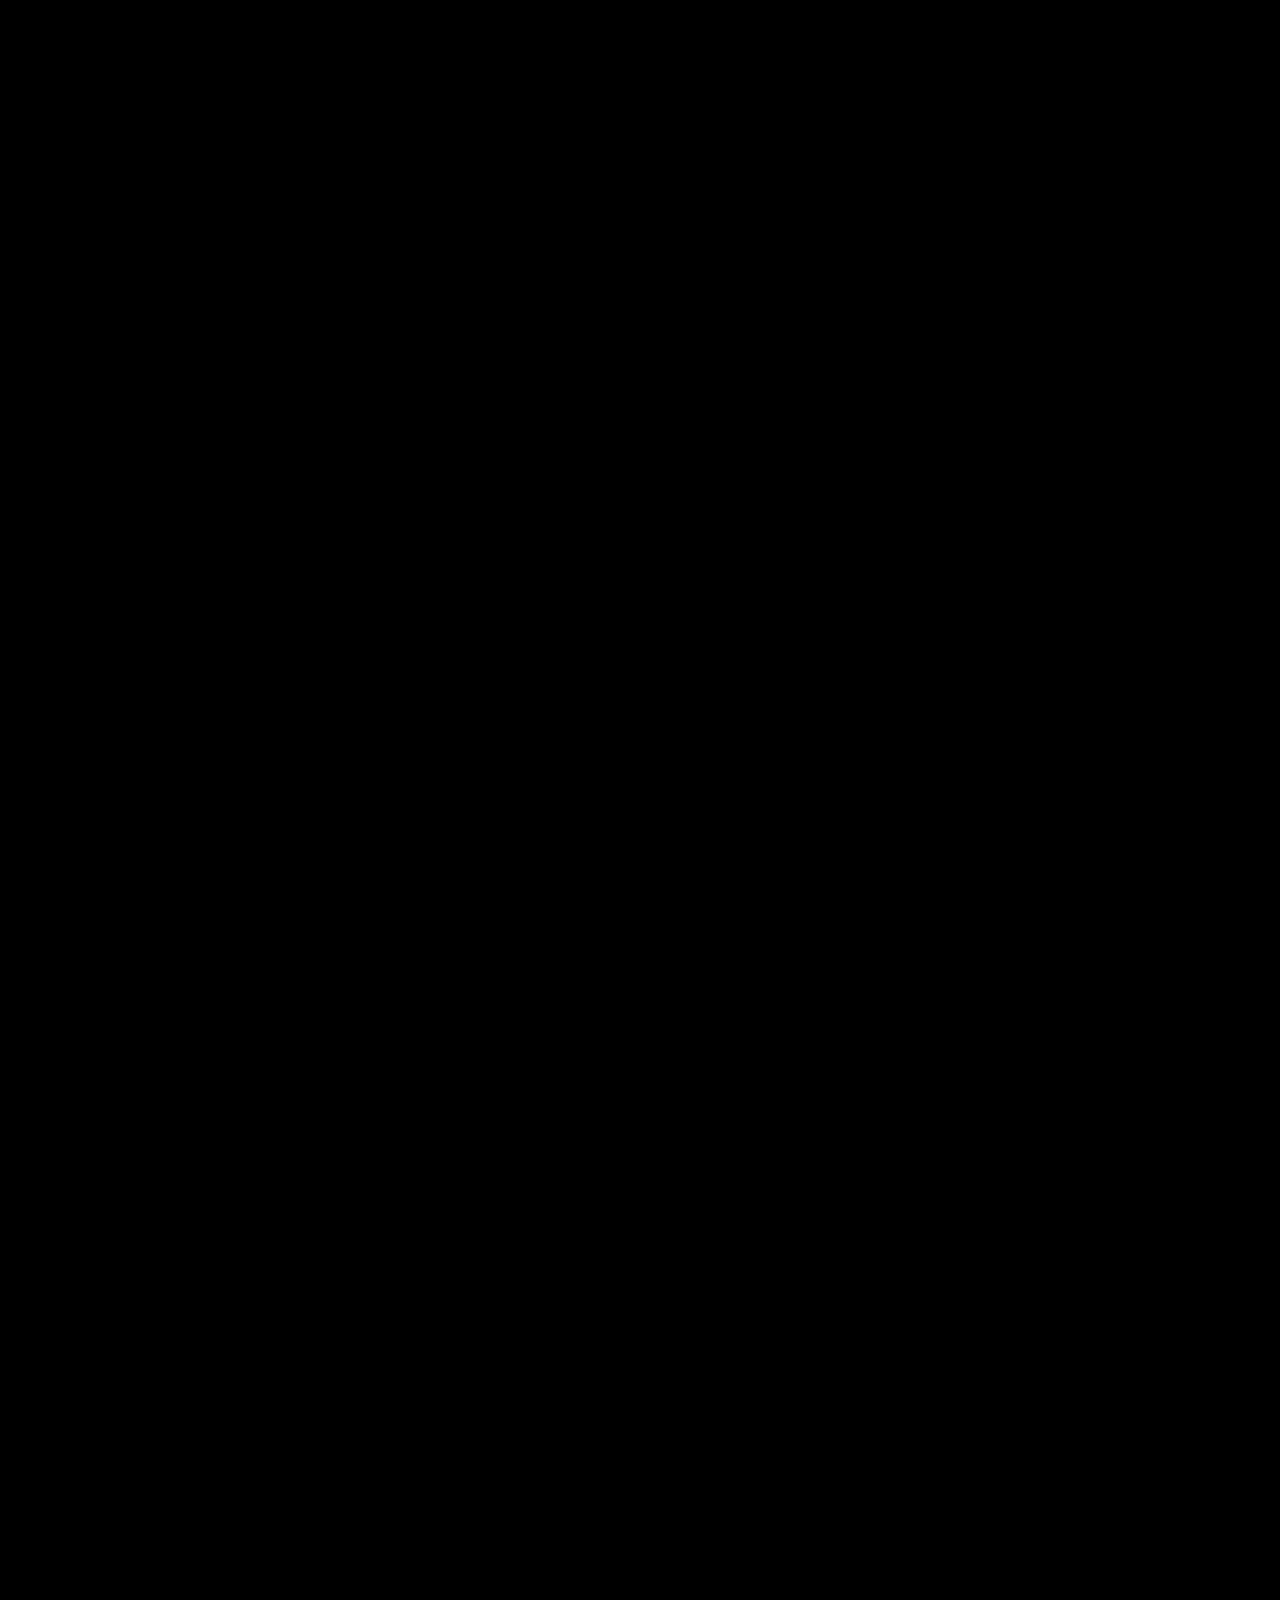
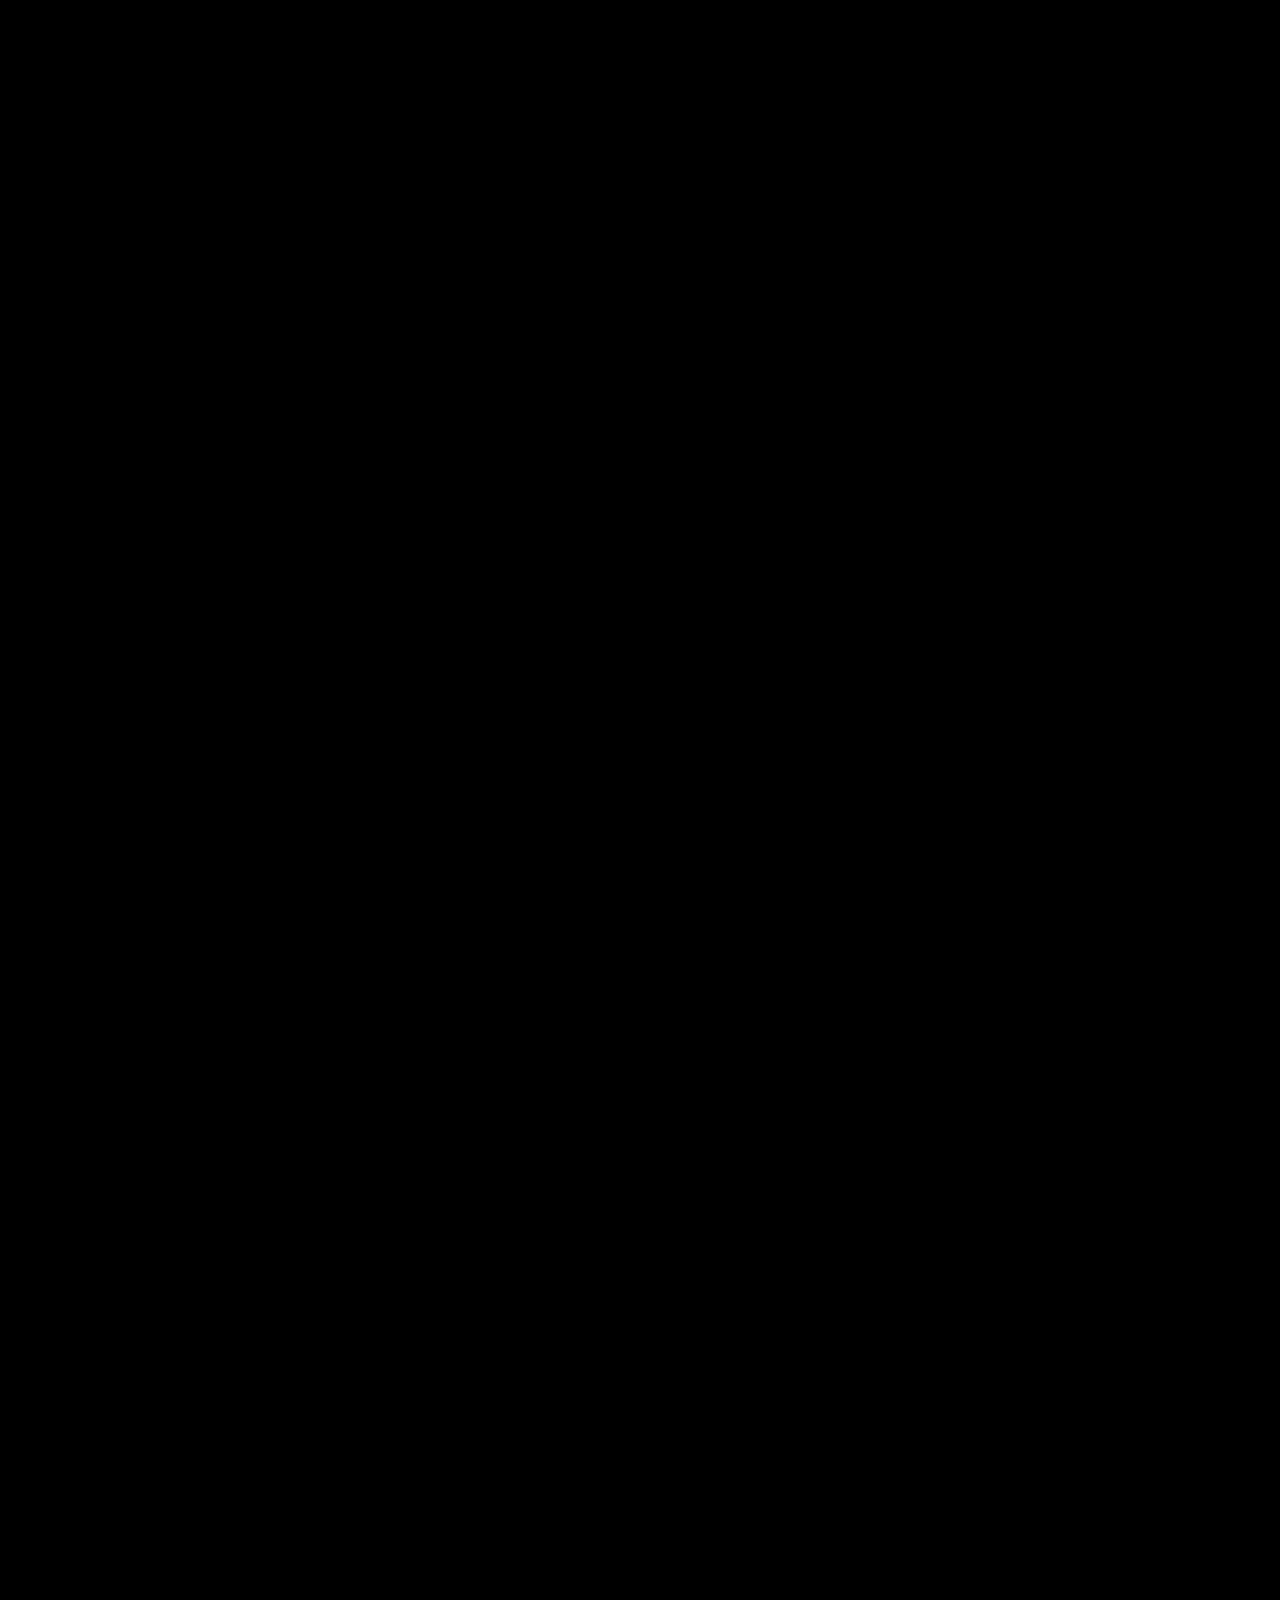
==== commit 23019546: "Update resume PDF to the newest CV revision" ====
--- a/index.html
+++ b/index.html
@@ -181,7 +181,7 @@
                   <a href="https://www.linkedin.com/in/mohamed-ashraf41/" target="_blank" rel="noopener">LinkedIn</a>
                   <a href="https://github.com/moashraf41" target="_blank" rel="noopener">GitHub</a>
                   <a href="https://wa.me/201145016036" target="_blank" rel="noopener">+201145016036</a>
-                  <a href="resume/Mohamed-Ashraf-Fahmy-CV.pdf?v=2026-11-23" download="Mohamed-Ashraf-Fahmy-CV.pdf">Resume</a>
+                  <a href="resume/Mohamed-Ashraf-Fahmy-CV.pdf?v=2026-11-25" download="Mohamed-Ashraf-Fahmy-CV.pdf">Resume</a>
                 </div>
               </div>
             </div>
